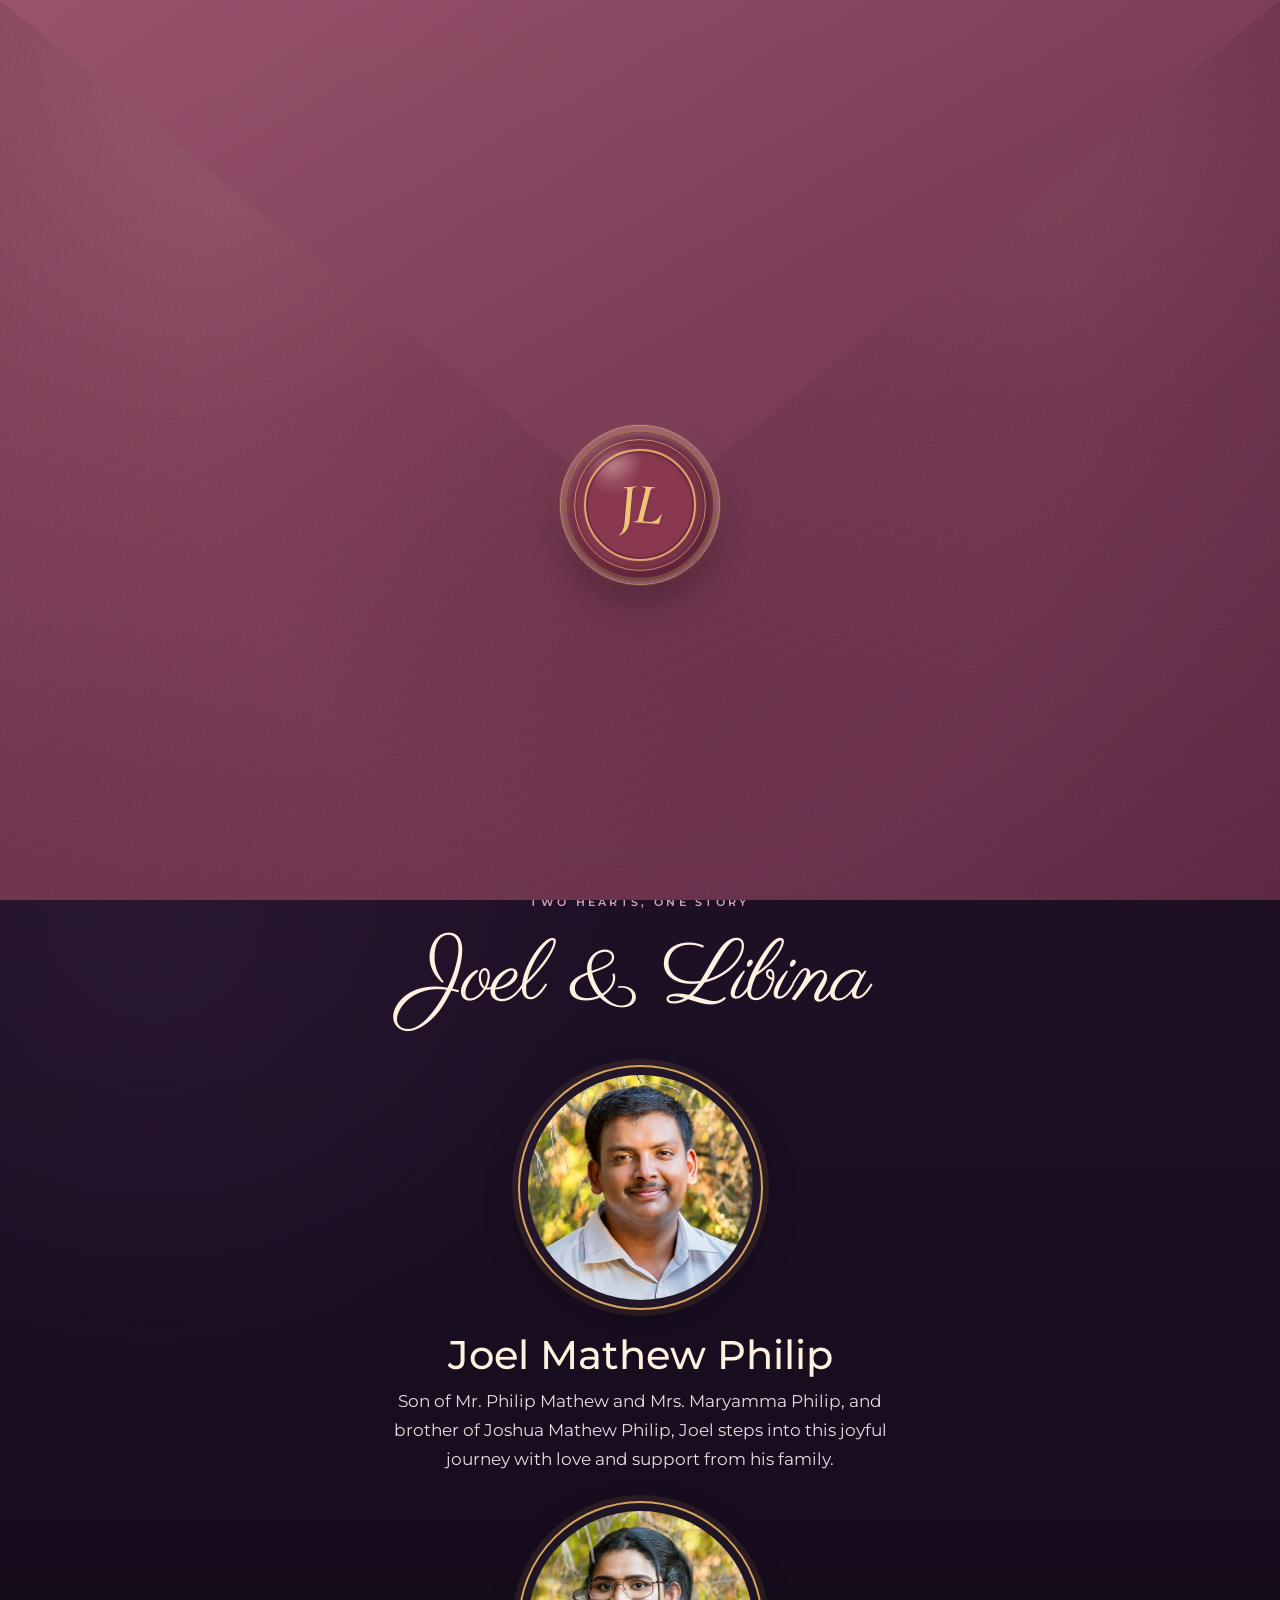
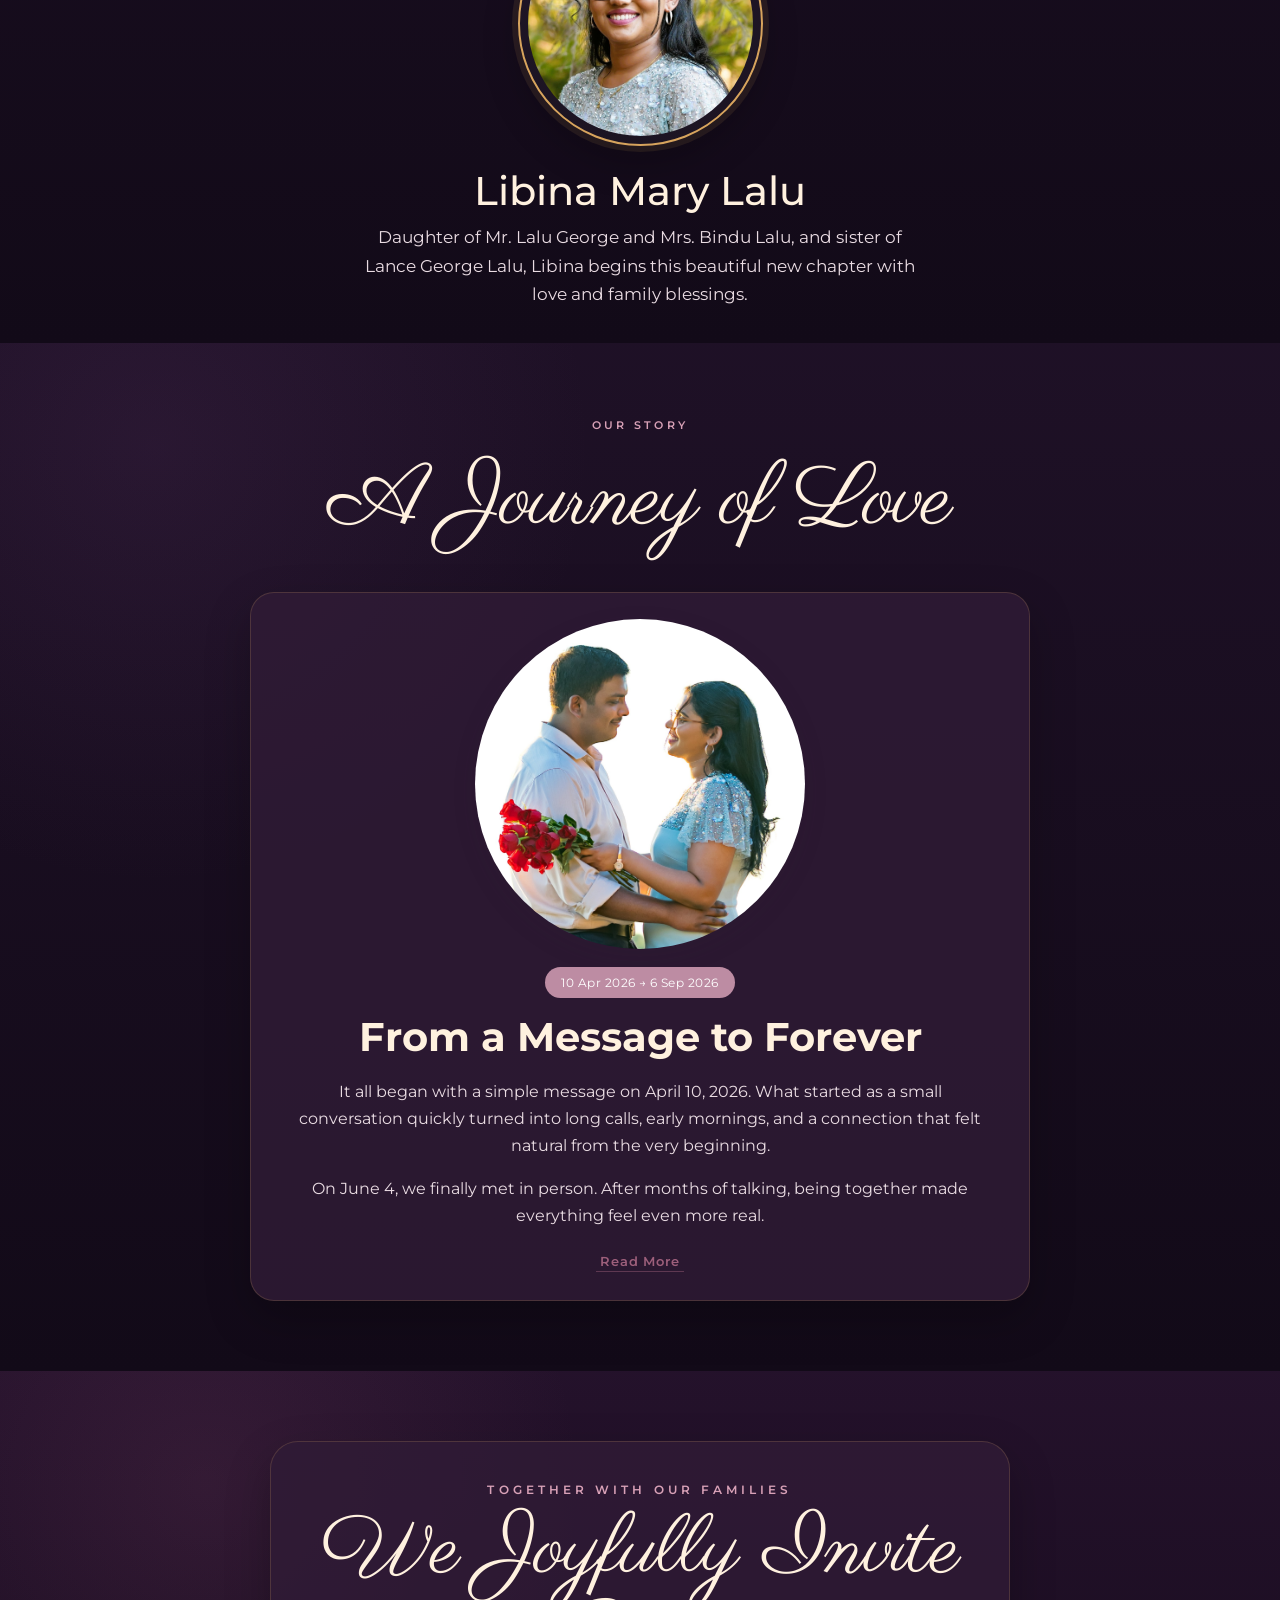
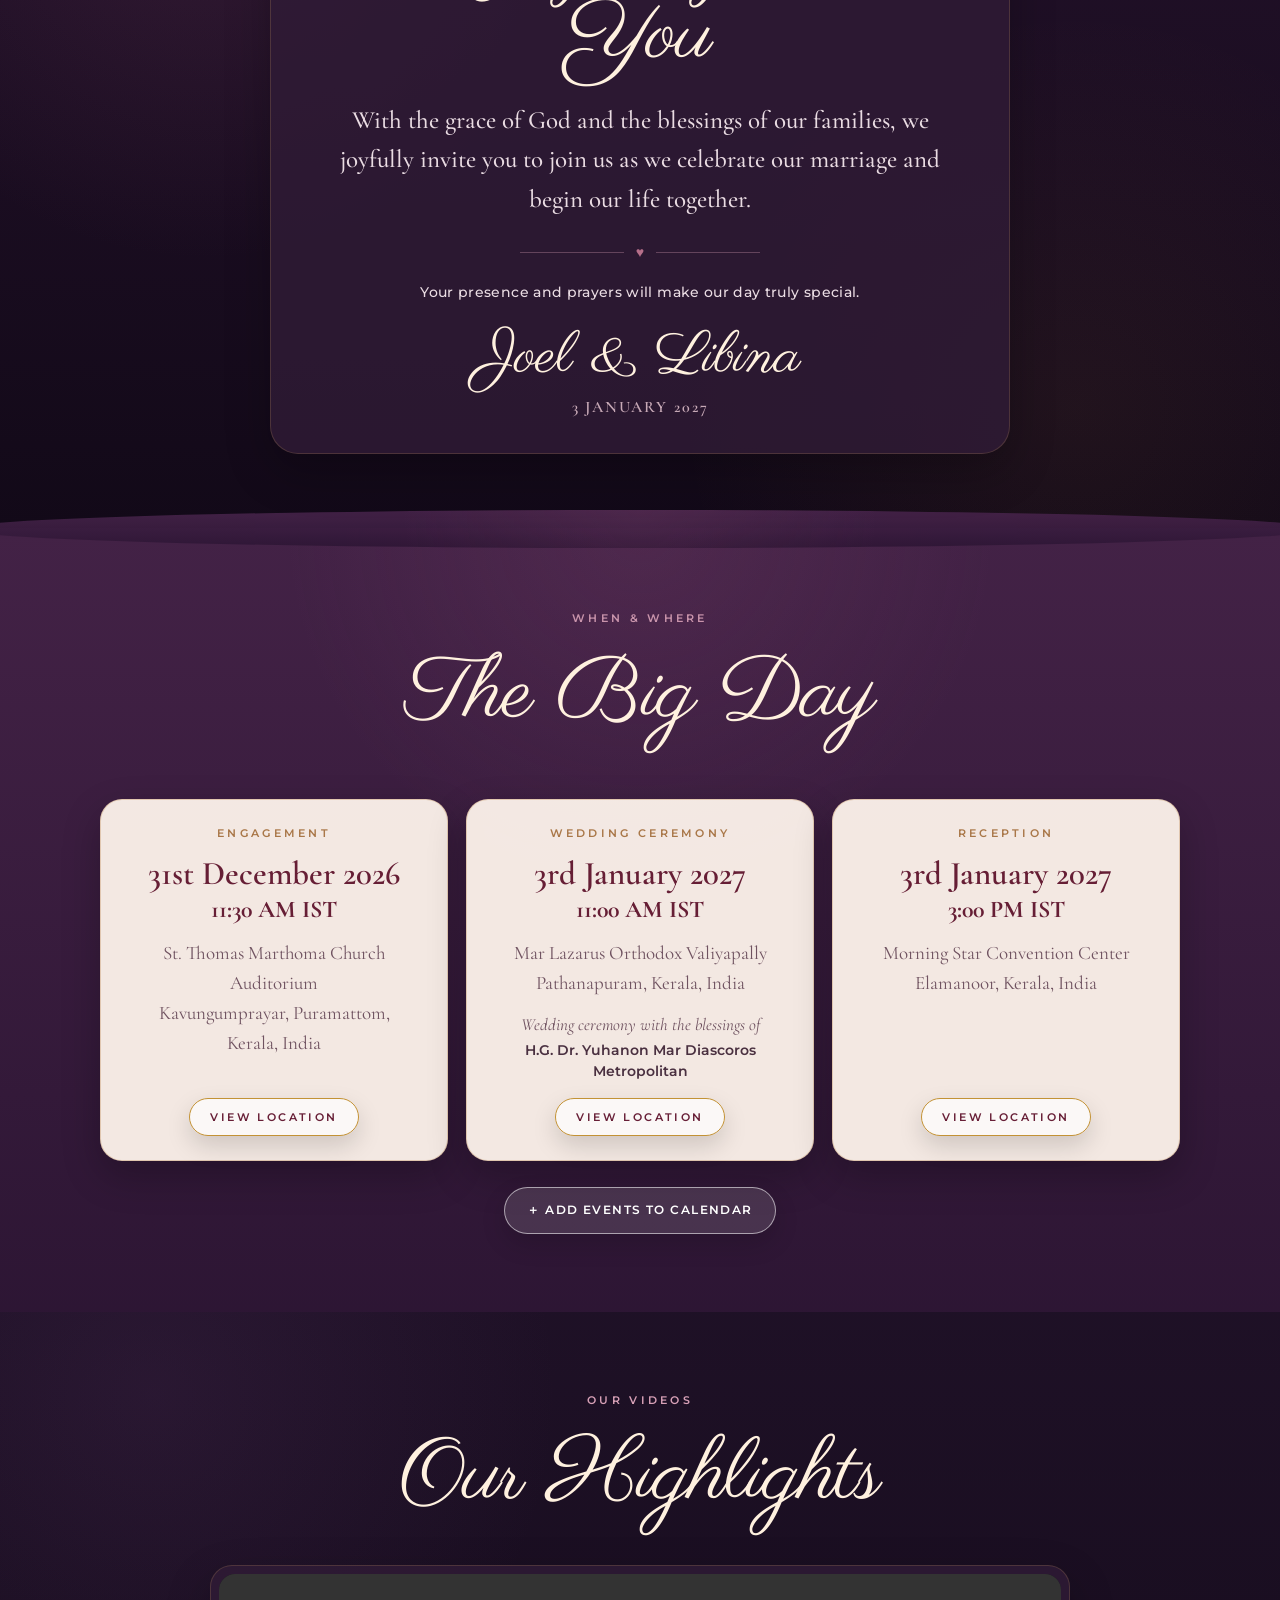
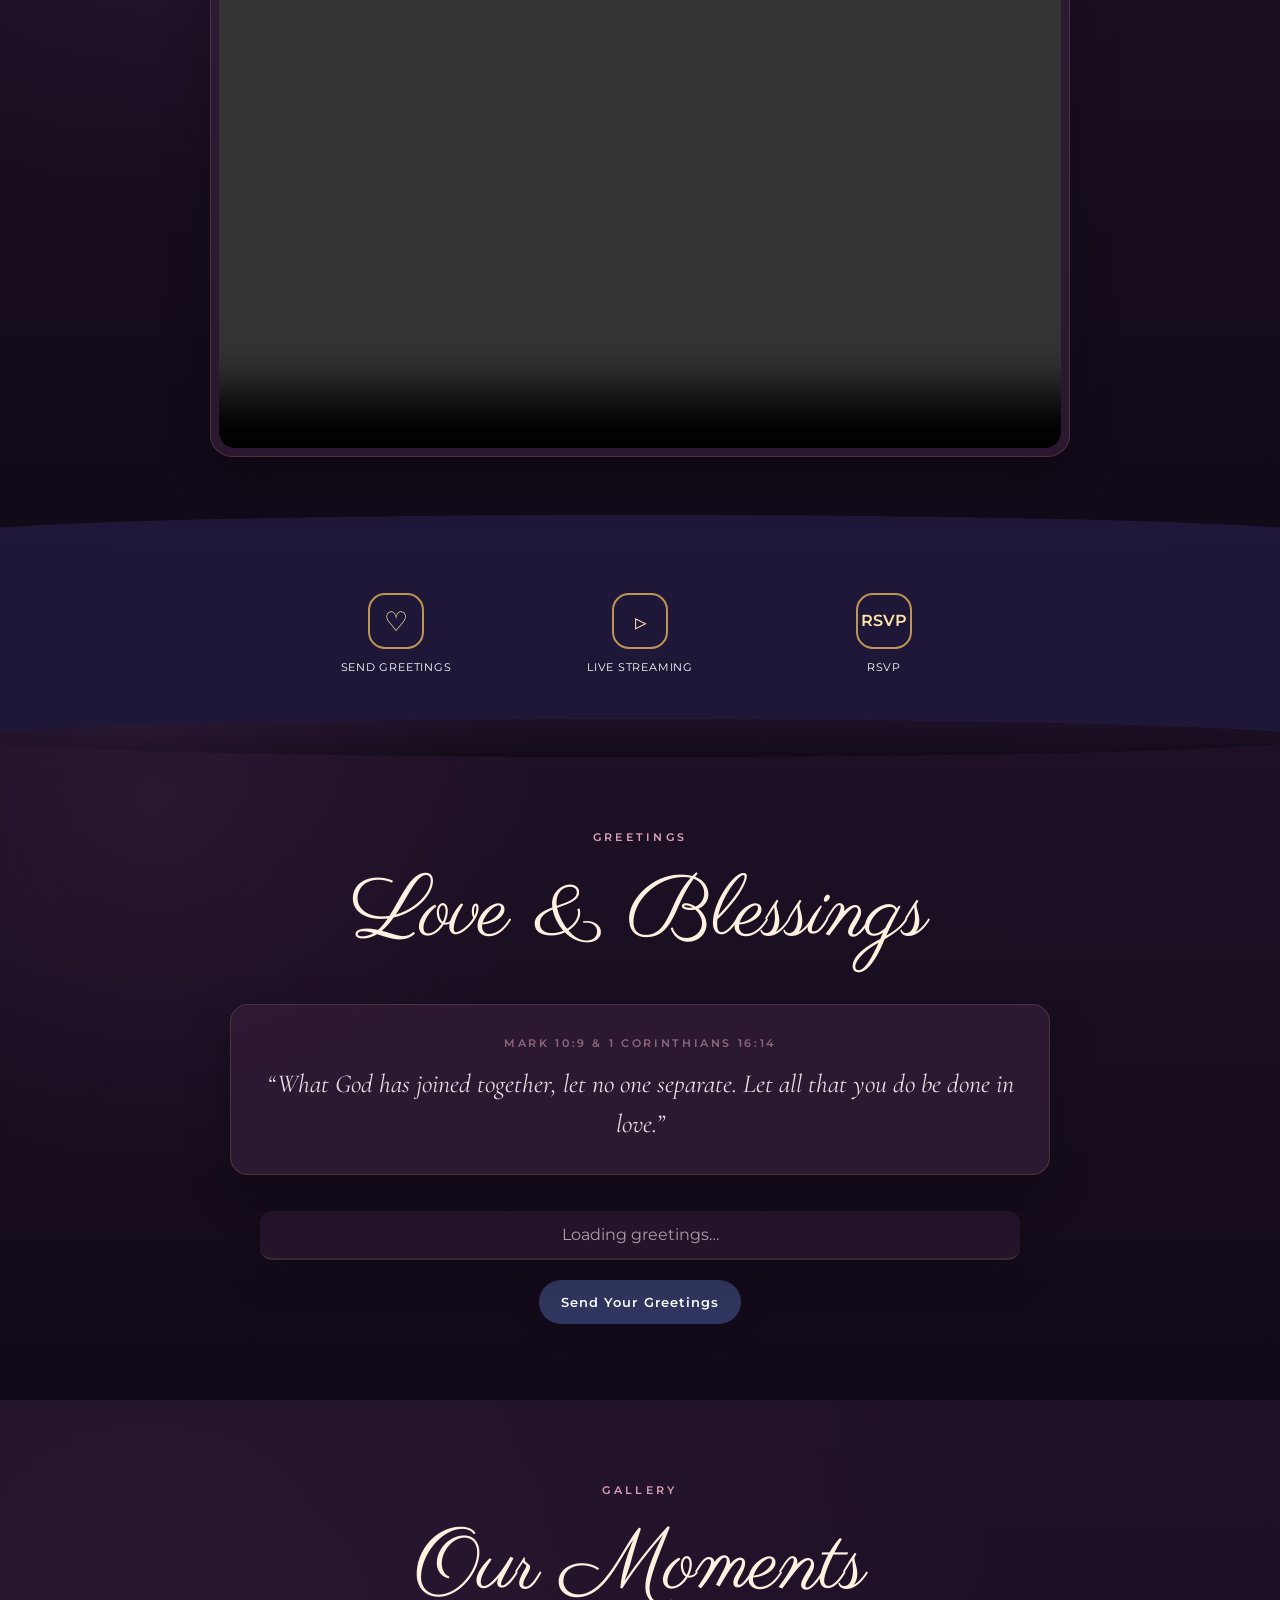
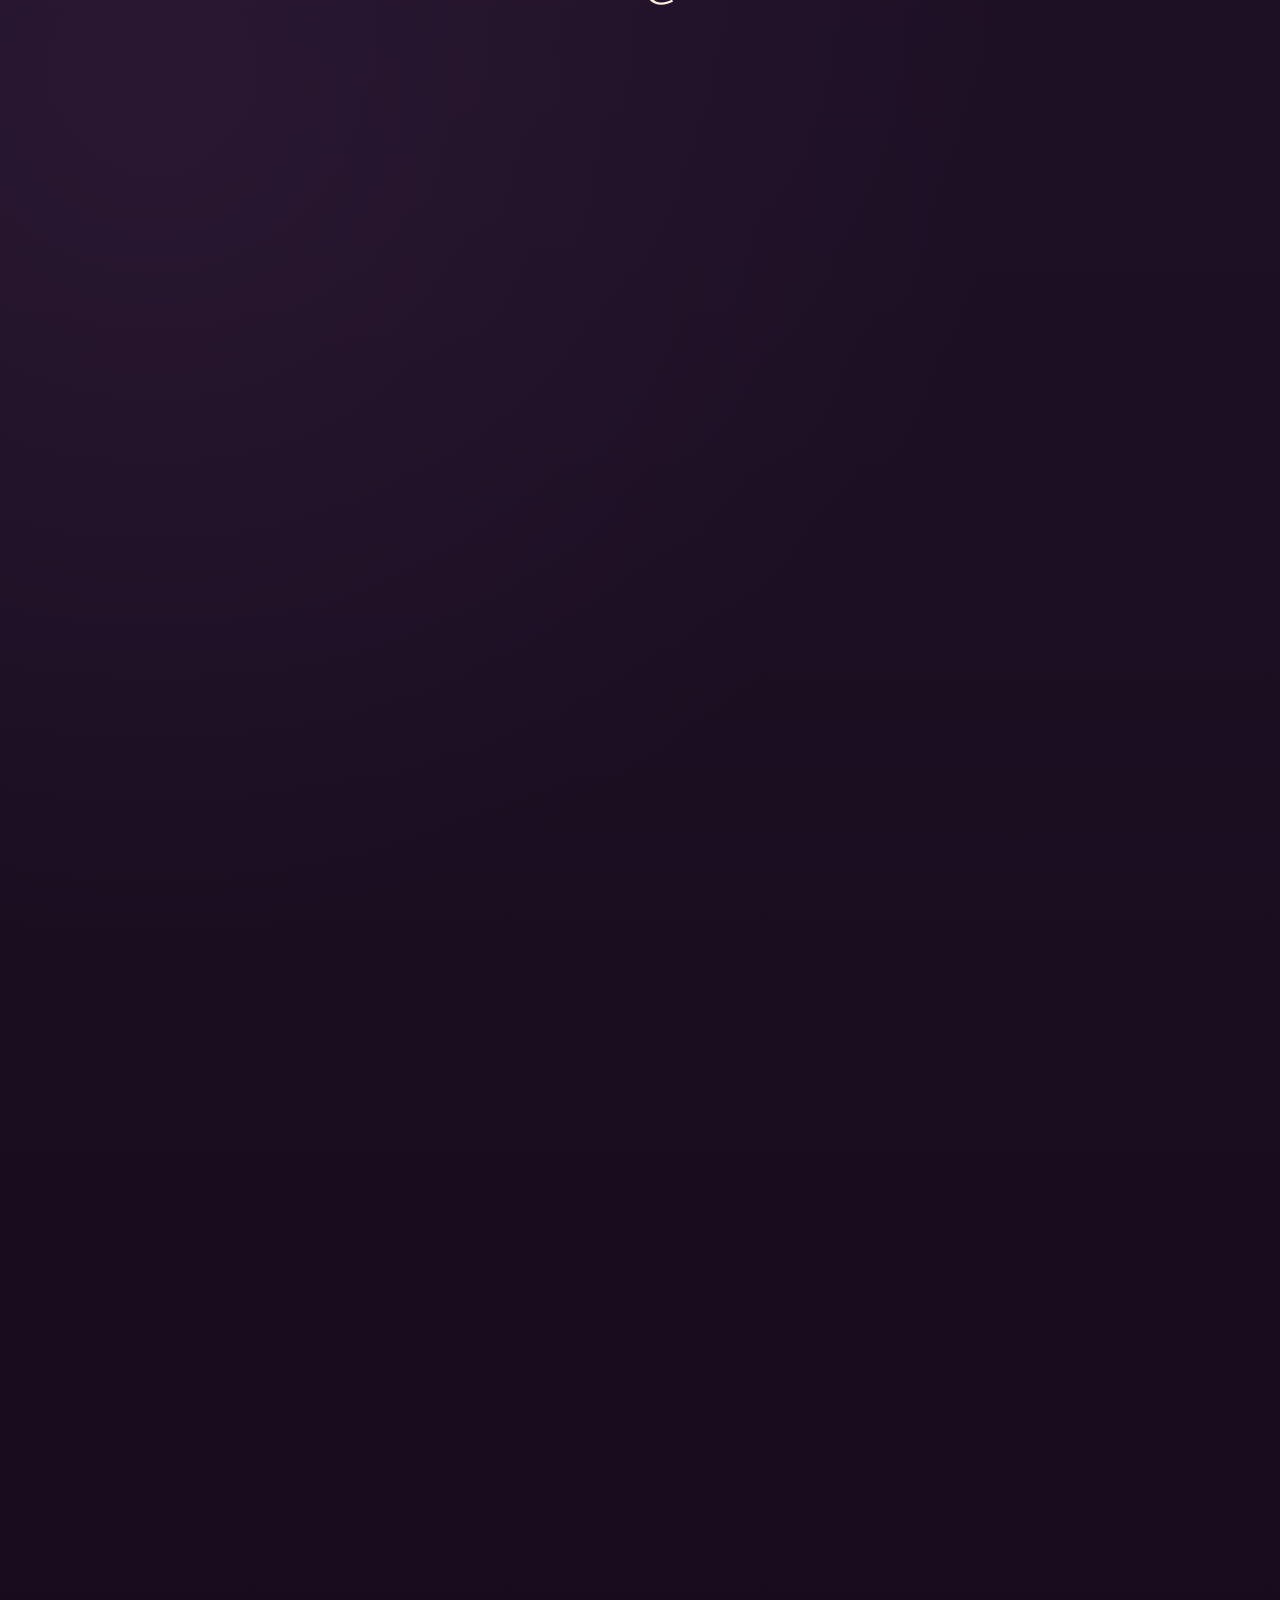
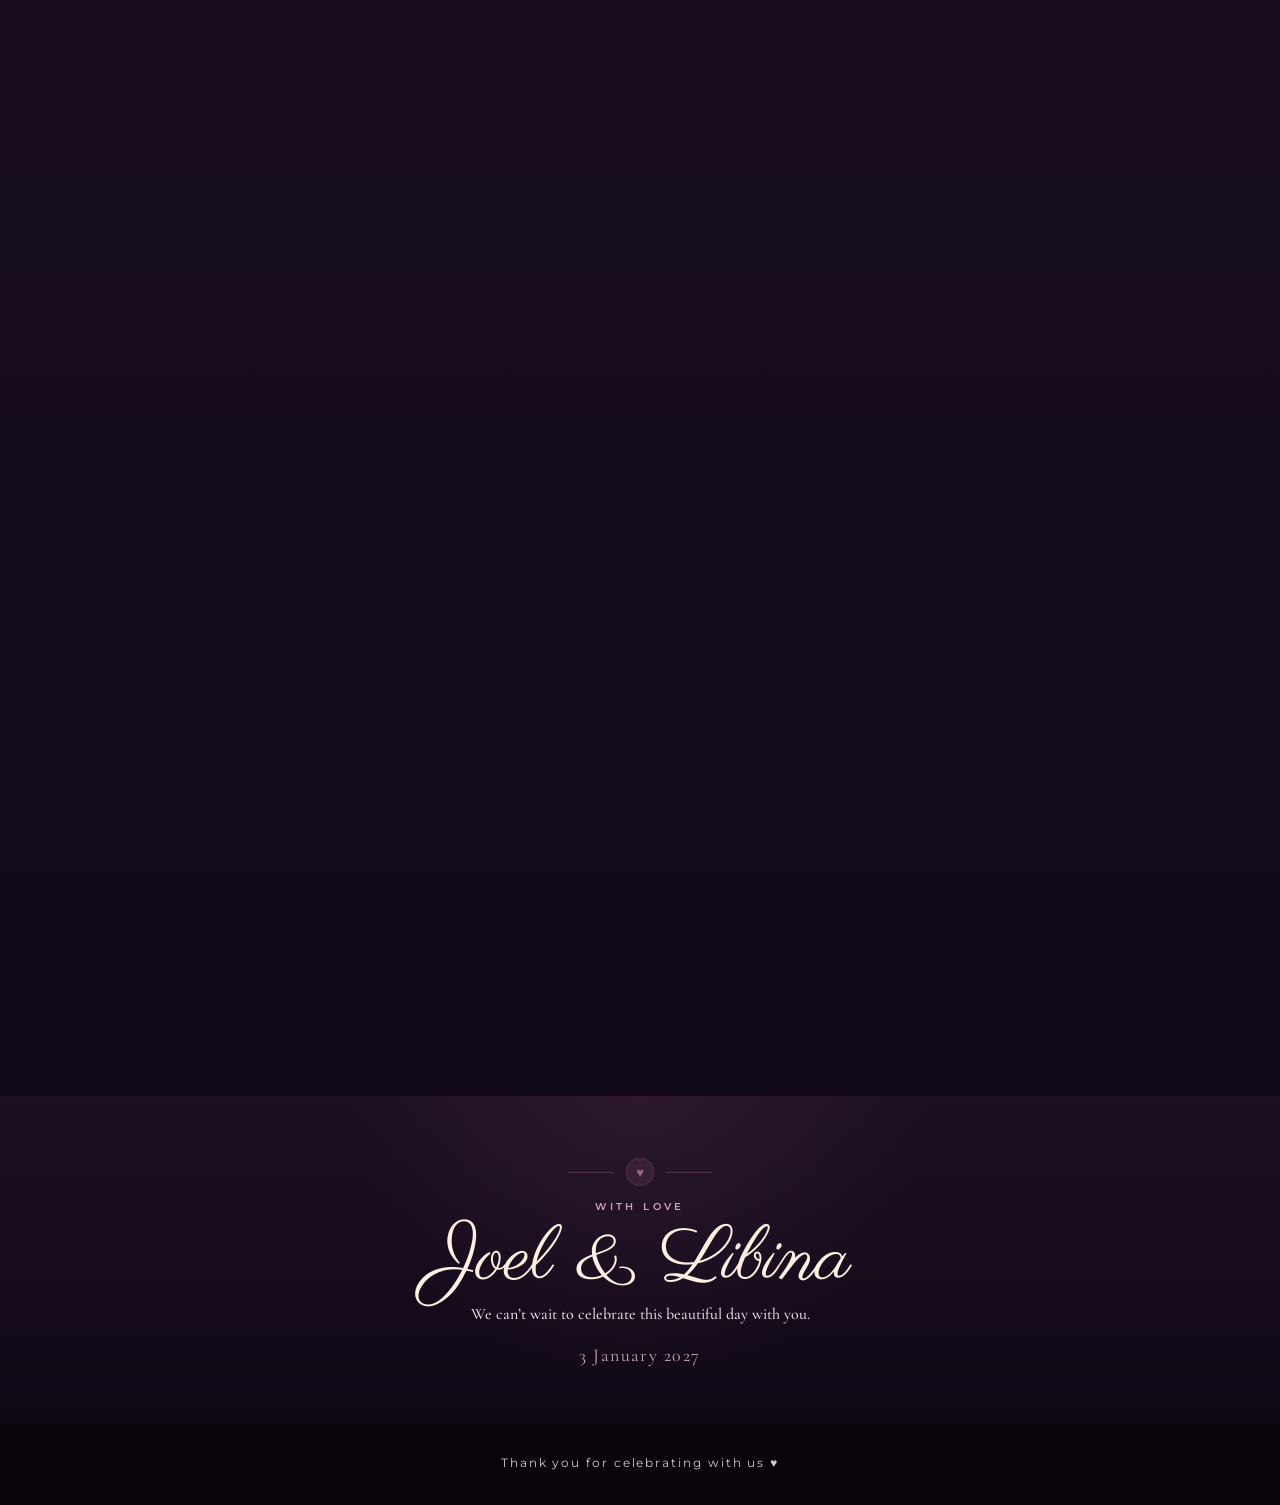
==== index.html @ f7f6a8e0 "Update index.html" ====
<!DOCTYPE html>
<html lang="en">
<head>
  <meta charset="UTF-8" />
  <meta name="viewport" content="width=device-width, initial-scale=1.0" />
  <meta name="theme-color" content="#160d1d" />
  <title>Joel & Libina | Wedding Invitation</title>
  <link rel="preconnect" href="https://fonts.googleapis.com">
  <link rel="preconnect" href="https://fonts.gstatic.com" crossorigin>
  <link href="https://fonts.googleapis.com/css2?family=Cormorant+Garamond:ital,wght@0,500;0,600;0,700;1,500;1,600&family=Montserrat:wght@300;400;500;600&family=Parisienne&display=swap" rel="stylesheet">
  <link rel="preload" href="assets/images/hero-1.jpg" as="image" fetchpriority="high">
  <script>
    (function () {
      const root = document.documentElement;
      const themeMeta = document.querySelector('meta[name="theme-color"]');
      let openingSeen = false;

      // Dark mode is the default for first-time visitors.
      root.classList.add("dark-theme");

      try {
        const savedTheme = localStorage.getItem("joel-libina-theme");

        // Respect a visitor who previously chose light mode.
        if (savedTheme === "light") {
          root.classList.remove("dark-theme");
          themeMeta?.setAttribute("content", "#eee2dd");
        } else {
          themeMeta?.setAttribute("content", "#160d1d");
        }

        openingSeen = sessionStorage.getItem("joel-libina-opening-seen") === "1";
      } catch (error) {
        // If storage is unavailable, keep the new dark-mode default.
        themeMeta?.setAttribute("content", "#160d1d");
      }

      root.classList.add(openingSeen ? "opening-seen" : "opening-pending");
    })();
  </script>
  <link rel="stylesheet" href="style.css" />
</head>
<body class="invitation-page">
  <audio id="weddingAudio" src="assets/music/wedding-music.mp3" preload="metadata" loop></audio>


  <div class="opening-screen" id="openingScreen" role="dialog" aria-modal="true" aria-label="Joel and Libina wedding invitation">
    <div class="opening-envelope-page">
      <div class="opening-reference-art" aria-hidden="true"></div>

      <button
        class="wax-seal"
        id="openingReveal"
        type="button"
        aria-label="Open Joel and Libina's wedding invitation"
      >
        <span class="seal-halo" aria-hidden="true"></span>
        <span class="seal-ring" aria-hidden="true">
          <span class="seal-monogram">
            <b class="seal-j">J</b><i class="seal-l">L</i>
          </span>
        </span>
      </button>

      <div class="opening-flap" id="openingFlap" aria-hidden="true">
        <div class="opening-flap-face opening-flap-front"></div>
        <div class="opening-flap-face opening-flap-back"></div>
      </div>

      <div class="opening-inner-paper" aria-hidden="true"></div>
    </div>
  </div>

  <div class="curtain-transition" id="curtainTransition" aria-hidden="true">
    <div class="curtain-panel curtain-panel-left" aria-hidden="true"></div>
    <div class="curtain-panel curtain-panel-right" aria-hidden="true"></div>
  </div>

  <div class="petal-layer" aria-hidden="true">
    <span class="petal" style="--left:2%;--delay:-1s;--duration:15s;--size:8px;--drift:26px;--rotate:190deg"></span>
    <span class="petal" style="--left:8%;--delay:-8s;--duration:17s;--size:11px;--drift:-18px;--rotate:240deg"></span>
    <span class="petal" style="--left:16%;--delay:-4s;--duration:14s;--size:7px;--drift:34px;--rotate:150deg"></span>
    <span class="petal" style="--left:27%;--delay:-11s;--duration:18s;--size:9px;--drift:-28px;--rotate:280deg"></span>
    <span class="petal" style="--left:73%;--delay:-6s;--duration:16s;--size:8px;--drift:24px;--rotate:220deg"></span>
    <span class="petal" style="--left:82%;--delay:-2s;--duration:19s;--size:11px;--drift:-26px;--rotate:310deg"></span>
    <span class="petal" style="--left:91%;--delay:-9s;--duration:15.5s;--size:7px;--drift:28px;--rotate:170deg"></span>
    <span class="petal" style="--left:97%;--delay:-5s;--duration:17.5s;--size:10px;--drift:-22px;--rotate:260deg"></span>
  </div>

  <div class="lantern-layer" aria-hidden="true">
    <span class="lantern lantern-one"><i></i></span>
    <span class="lantern lantern-two"><i></i></span>
    <span class="lantern lantern-three"><i></i></span>
    <span class="lantern lantern-four"><i></i></span>
    <span class="lantern lantern-five"><i></i></span>
    <span class="lantern lantern-six"><i></i></span>
    <span class="lantern lantern-seven"><i></i></span>
  </div>

  <header class="hero" id="home">
    <div class="hero-slides" aria-hidden="true">
      <div class="hero-slide active" data-src="assets/images/hero-1.jpg" style="background-image: url('assets/images/hero-1.jpg');"></div>
      <div class="hero-slide" data-src="assets/images/hero-2.jpg"></div>
      <div class="hero-slide" data-src="assets/images/hero-3.jpg"></div>
    </div>
    <div class="hero-overlay"></div>


    <div class="hero-content">
      <p class="hero-kicker">WE'RE GETTING MARRIED</p>
      <h1>Joel <span>&</span> Libina</h1>

      <div class="countdown" aria-label="Wedding countdown">
        <div class="count-item"><strong id="days">0</strong><span>DAYS</span></div>
        <div class="count-item"><strong id="hours">0</strong><span>HOURS</span></div>
        <div class="count-item"><strong id="minutes">0</strong><span>MINUTES</span></div>
        <div class="count-item"><strong id="seconds">0</strong><span>SECONDS</span></div>
      </div>
    </div>

    <div class="hero-bottom-controls" aria-label="Hero photo controls">
      <button class="hero-arrow" type="button" id="heroPrev" aria-label="Previous photo">‹</button>
      <a class="scroll-indicator" href="#couple" aria-label="Scroll to couple section">⌄</a>
      <button class="hero-arrow" type="button" id="heroNext" aria-label="Next photo">›</button>
    </div>
  </header>

  <main>
    <section class="couple-section" id="couple">
      <div class="section-heading">
        <p class="eyebrow rose">TWO HEARTS, ONE STORY</p>
        <h2>Joel &amp; Libina</h2>
      </div>

      <article class="bio-card">
        <div class="portrait-ring">
          <img src="assets/images/joel.jpg" alt="Joel Mathew Philip" />
        </div>
        <h3>Joel Mathew Philip</h3>
        <p>
          Son of Mr. Philip Mathew and Mrs. Maryamma Philip, and brother of Joshua Mathew Philip,
          Joel steps into this joyful journey with love and support from his family.
        </p>
      </article>

      <article class="bio-card">
        <div class="portrait-ring">
          <img src="assets/images/libina.jpg" alt="Libina Mary Lalu" />
        </div>
        <h3>Libina Mary Lalu</h3>
        <p>
          Daughter of Mr. Lalu George and Mrs. Bindu Lalu, and sister of Lance George Lalu,
          Libina begins this beautiful new chapter with love and family blessings.
        </p>
      </article>
    </section>

    <section class="story-section" id="story">
      <div class="section-heading compact-heading">
        <p class="eyebrow rose">OUR STORY</p>
        <h2>A Journey of Love</h2>
      </div>

      <article class="story-card">
        <div class="story-photo-wrap">
          <img src="assets/images/couple.jpg" alt="Joel and Libina together" class="story-photo" />
        </div>
        <span class="story-date">10 Apr 2026 → 6 Sep 2026</span>
        <h3>From a Message to Forever</h3>
        <p>
          It all began with a simple message on April 10, 2026. What started as a small conversation
          quickly turned into long calls, early mornings, and a connection that felt natural from the very beginning.
        </p>
        <p>
          On June 4, we finally met in person. After months of talking, being together made everything feel even more real.
        </p>

        <div class="story-more" id="storyMore" hidden>
          <p>
            That evening, we talked, laughed, and realized how easy it felt to simply be ourselves around each other.
          </p>
          <p>
            Long distance brought plenty of miles and time apart, but every visit gave us another memory and another reason
            to look forward to the next one. Then on September 6, 2026, came the moment that changed everything — the proposal.
            She said yes, and the next chapter of our story began.
          </p>
        </div>

        <button class="story-read-more" type="button" id="storyReadMore" aria-expanded="false" aria-controls="storyMore">Read More</button>
      </article>
    </section>

    <section class="invitation-message-section" id="invitation-message" aria-labelledby="invitation-message-title">
      <div class="invitation-message-inner">
        <p class="eyebrow rose invitation-message-kicker">TOGETHER WITH OUR FAMILIES</p>
        <h2 id="invitation-message-title">We Joyfully Invite You</h2>
        <p class="invitation-message-copy">
          With the grace of God and the blessings of our families, we joyfully invite you to join us
          as we celebrate our marriage and begin our life together.
        </p>
        <div class="invitation-message-divider" aria-hidden="true"><span></span><b>♥</b><span></span></div>
        <p class="invitation-message-special">Your presence and prayers will make our day truly special.</p>
        <p class="invitation-message-names">Joel &amp; Libina</p>
        <p class="invitation-message-date">3 January 2027</p>
      </div>
    </section>

    <section class="big-day-section" id="big-day">
      <div class="section-heading light-heading">
        <p class="eyebrow">WHEN & WHERE</p>
        <h2>The Big Day</h2>
      </div>

      <div class="event-grid">
        <article class="event-card-main">
          <p class="event-type">ENGAGEMENT</p>
          <h3>31st December 2026</h3>
          <p class="event-time">11:30 AM IST</p>
          <p class="event-location">
            St. Thomas Marthoma Church Auditorium<br>
            Kavungumprayar, Puramattom,<br>
            Kerala, India
          </p>
          <a class="location-button" href="https://www.google.com/maps/place/St.+Thomas+Marthoma+Church,+Kavungumprayar/@9.3947287,76.6546238,17z/data=!3m1!4b1!4m6!3m5!1s0x3b063b43f0538349:0x31ac1e2afd8a3daf!8m2!3d9.3947287!4d76.6572041!16s%2Fg%2F1yg6d446z?entry=ttu&amp;g_ep=EgoyMDI2MDgwNS4xIKXMDSoASAFQAw%3D%3D" target="_blank" rel="noopener noreferrer">VIEW LOCATION</a>
        </article>

        <article class="event-card-main">
          <p class="event-type">WEDDING CEREMONY</p>
          <h3>3rd January 2027</h3>
          <p class="event-time">11:00 AM IST</p>
          <p class="event-location">
            Mar Lazarus Orthodox Valiyapally<br>
            Pathanapuram, Kerala, India
          </p>
          <p class="wedding-blessing">
            <em>Wedding ceremony with the blessings of</em><br>
            <strong>H.G. Dr. Yuhanon Mar Diascoros Metropolitan</strong>
          </p>
          <a class="location-button" href="https://www.google.com/maps/place/Mar+Lazarus+Orthodox+Valiyapally/@9.0977894,76.8513028,17z/data=!3m1!4b1!4m6!3m5!1s0x3b0672e94f188b1f:0x8c8735cf6f14fd15!8m2!3d9.0977894!4d76.8538777!16s%2Fg%2F1tdkf1wg?entry=ttu&amp;g_ep=EgoyMDI2MDYxMC4wIKXMDSoASAFQAw%3D%3D" target="_blank" rel="noopener noreferrer">VIEW LOCATION</a>
        </article>

        <article class="event-card-main">
          <p class="event-type">RECEPTION</p>
          <h3>3rd January 2027</h3>
          <p class="event-time">3:00 PM IST</p>
          <p class="event-location">
            Morning Star Convention Center<br>
            Elamanoor, Kerala, India
          </p>
          <a class="location-button" href="https://www.google.com/maps/place/Morning+Star+Convention+Center,+Elamanoor/@34.2028252,-93.0388842,7z/data=!4m6!3m5!1s0x3b0612a3592bf1c3:0xaee73cf59d8015a6!8m2!3d9.1338875!4d76.8086252!16s%2Fg%2F11cnddn0tt?entry=ttu&amp;g_ep=EgoyMDI2MDYxMC4wIKXMDSoASAFQAw%3D%3D" target="_blank" rel="noopener noreferrer">VIEW LOCATION</a>
        </article>
      </div>

      <button class="calendar-button" type="button" id="addCalendar">＋ ADD EVENTS TO CALENDAR</button>
    </section>

    <section class="highlights-section" id="highlights">
      <div class="section-heading compact-heading">
        <p class="eyebrow rose">OUR VIDEOS</p>
        <h2>Our Highlights</h2>
      </div>

      <div class="video-card">
        <video id="highlightsVideo" class="highlight-video" controls playsinline preload="metadata">
          <source src="assets/videos/wedding-highlights.mp4" type="video/mp4">
          Your browser does not support HTML5 video.
        </video>
      </div>
    </section>

    <section class="actions-section" id="actions">
      <div class="action-grid">
        <button class="action-tile" type="button" data-action="greetings">
          <span class="action-icon">♡</span>
          <span>SEND GREETINGS</span>
        </button>
        <button class="action-tile" type="button" data-action="livestream">
          <span class="action-icon">▷</span>
          <span>LIVE STREAMING</span>
        </button>
        <button class="action-tile" type="button" data-action="rsvp">
          <span class="action-icon">RSVP</span>
          <span>RSVP</span>
        </button>
      </div>
    </section>

    <section class="blessings-section" id="blessings">
      <div class="section-heading compact-heading">
        <p class="eyebrow rose">GREETINGS</p>
        <h2>Love & Blessings</h2>
      </div>

      <blockquote class="verse-card">
        <p class="verse-ref">MARK 10:9 &amp; 1 CORINTHIANS 16:14</p>
        <p>“What God has joined together, let no one separate. Let all that you do be done in love.”</p>
      </blockquote>

      <div class="guest-messages" id="guestMessages" aria-live="polite">
        <p class="empty-greetings">Loading greetings…</p>
      </div>
      <button class="secondary-button" type="button" id="openGreetings">Send Your Greetings</button>
    </section>

    <section class="gallery-section" id="gallery">
      <div class="section-heading compact-heading">
        <p class="eyebrow rose">GALLERY</p>
        <h2>Our Moments</h2>
      </div>

      <div class="gallery-grid">
        <figure class="gallery-item"><img src="assets/images/gallery-1.jpg" alt="Gallery photo 1"><span>Photo 1</span></figure>
        <figure class="gallery-item"><img src="assets/images/gallery-2.jpg" alt="Gallery photo 2"><span>Photo 2</span></figure>
        <figure class="gallery-item"><img src="assets/images/gallery-3.jpg" alt="Gallery photo 3"><span>Photo 3</span></figure>
        <figure class="gallery-item"><img src="assets/images/gallery-4.jpg" alt="Gallery photo 4"><span>Photo 4</span></figure>
        <figure class="gallery-item"><img src="assets/images/gallery-5.jpg" alt="Gallery photo 5"><span>Photo 5</span></figure>
        <figure class="gallery-item"><img src="assets/images/gallery-6.jpg" alt="Gallery photo 6"><span>Photo 6</span></figure>
        <figure class="gallery-item"><img src="assets/images/gallery-7.jpg" alt="Gallery photo 7"><span>Photo 7</span></figure>
        <figure class="gallery-item"><img src="assets/images/gallery-8.jpg" alt="Gallery photo 8"><span>Photo 8</span></figure>
      </div>
    </section>
  </main>

  <section class="closing-section" aria-label="Closing message">
    <div class="closing-divider" aria-hidden="true"><span></span><b>♥</b><span></span></div>
    <p class="closing-kicker">WITH LOVE</p>
    <p class="closing-names">Joel & Libina</p>
    <p class="closing-wait">We can’t wait to celebrate this beautiful day with you.</p>
    <p class="closing-date">3 January 2027</p>
  </section>

  <footer class="wedding-footer">
    <p>Thank you for celebrating with us ♥</p>
  </footer>

  <div class="modal" id="greetingsModal" aria-hidden="true">
    <div class="modal-backdrop" data-close-modal></div>
    <div class="modal-card" role="dialog" aria-modal="true" aria-labelledby="greetingTitle">
      <button class="modal-close" type="button" data-close-modal aria-label="Close">×</button>
      <p class="eyebrow rose">LOVE & BLESSINGS</p>
      <h2 id="greetingTitle">Send a Greeting</h2>
      <form id="greetingForm">
        <label>
          Your name
          <input type="text" id="guestName" maxlength="60" required placeholder="Your name">
        </label>
        <label>
          Your message
          <textarea id="guestMessage" maxlength="500" rows="5" required placeholder="Write your blessing or message"></textarea>
        </label>
        <button class="secondary-button full-width" type="submit" id="greetingSubmit">Post Greeting</button>
      </form>
    </div>
  </div>

  <div class="modal" id="rsvpModal" aria-hidden="true">
    <div class="modal-backdrop" data-close-rsvp></div>
    <div class="modal-card" role="dialog" aria-modal="true" aria-labelledby="rsvpTitle">
      <button class="modal-close" type="button" data-close-rsvp aria-label="Close">×</button>
      <div id="rsvpFormView">
        <p class="eyebrow rose">3 JANUARY 2027</p>
        <h2 id="rsvpTitle">RSVP</h2>
        <form id="rsvpForm">
          <label>
            Your name
            <input type="text" id="rsvpName" maxlength="80" required placeholder="Your name">
          </label>
          <label>
            Will you be attending?
            <select id="rsvpAttendance" required>
              <option value="">Select an option</option>
              <option value="yes">Yes, I’ll be there</option>
              <option value="no">Sorry, I can’t make it</option>
            </select>
          </label>
          <label>
            Number attending
            <input type="number" id="rsvpGuestCount" min="0" max="10" value="1" required>
          </label>
          <label>
            Message or note <span class="optional-text">(optional)</span>
            <textarea id="rsvpMessage" maxlength="500" rows="4" placeholder="Anything you'd like us to know"></textarea>
          </label>
          <button class="secondary-button full-width" type="submit" id="rsvpSubmit">Submit RSVP</button>
        </form>
      </div>

      <div class="rsvp-success" id="rsvpSuccess" hidden>
        <div class="rsvp-success-heart" aria-hidden="true">♥</div>
        <p class="eyebrow rose">RSVP RECEIVED</p>
        <h2>Thank You!</h2>
        <p id="rsvpSuccessMessage">Your RSVP has been received.</p>
        <button class="secondary-button full-width" type="button" id="rsvpDone">Done</button>
      </div>
    </div>
  </div>

  <div class="modal gallery-lightbox" id="galleryLightbox" aria-hidden="true">
    <div class="modal-backdrop" data-close-gallery></div>
    <div class="lightbox-content" role="dialog" aria-modal="true" aria-label="Gallery photo viewer">
      <button class="lightbox-close" type="button" data-close-gallery aria-label="Close gallery">×</button>
      <button class="lightbox-arrow lightbox-prev" type="button" id="galleryPrev" aria-label="Previous photo">‹</button>
      <img id="lightboxImage" src="" alt="Wedding gallery photo">
      <button class="lightbox-arrow lightbox-next" type="button" id="galleryNext" aria-label="Next photo">›</button>
      <p class="lightbox-counter" id="lightboxCounter"></p>
    </div>
  </div>

  <div class="floating-controls" aria-label="Invitation controls">
    <button
      id="themeToggle"
      class="floating-theme"
      type="button"
      aria-label="Switch to dark mode"
      aria-pressed="false"
      title="Dark mode"
    ><span class="theme-icon" aria-hidden="true">☾</span></button>

    <button
      id="musicToggle"
      class="floating-music"
      type="button"
      aria-label="Play wedding music"
      title="Wedding music"
    >♪</button>
  </div>

  <div class="toast" id="toast" role="status" aria-live="polite"></div>

  <script>
    (function () {
      const root = document.documentElement;
      const openingScreen = document.getElementById("openingScreen");
      const openingReveal = document.getElementById("openingReveal");
      const curtainTransition = document.getElementById("curtainTransition");
      const themeToggle = document.getElementById("themeToggle");
      const themeIcon = themeToggle?.querySelector(".theme-icon");
      const themeMeta = document.querySelector('meta[name="theme-color"]');
      let openingTimer = null;

      const applyThemeButtonState = () => {
        const isDark = root.classList.contains("dark-theme");
        if (themeIcon) themeIcon.textContent = isDark ? "☀" : "☾";
        if (themeToggle) {
          themeToggle.setAttribute("aria-pressed", String(isDark));
          themeToggle.setAttribute("aria-label", isDark ? "Switch to light mode" : "Switch to dark mode");
          themeToggle.title = isDark ? "Light mode" : "Dark mode";
        }
        if (themeMeta) themeMeta.setAttribute("content", isDark ? "#160d1d" : "#eee2dd");
      };

      applyThemeButtonState();

      themeToggle?.addEventListener("click", () => {
        root.classList.add("theme-transitioning");
        const isDark = root.classList.toggle("dark-theme");
        try {
          localStorage.setItem("joel-libina-theme", isDark ? "dark" : "light");
        } catch (error) {
          // Ignore storage errors; the current page still switches theme.
        }
        applyThemeButtonState();
        window.setTimeout(() => root.classList.remove("theme-transitioning"), 760);
      });

      const finishOpening = () => {
        if (!openingScreen || openingScreen.classList.contains("is-opening")) return;

        openingReveal?.setAttribute("disabled", "");
        openingScreen.classList.add("is-opening");

        try {
          sessionStorage.setItem("joel-libina-opening-seen", "1");
        } catch (error) {
          // Ignore storage errors.
        }

        window.clearTimeout(openingTimer);

        // Begin crossfading the closed curtains in while the flap is
        // finishing its lift, so there is never a blank burgundy pause.
        window.setTimeout(() => {
          curtainTransition?.classList.add("show");
        }, 430);

        // Remove the envelope only once the closed curtains are already
        // covering the hero underneath.
        window.setTimeout(() => {
          openingScreen.hidden = true;
          root.classList.remove("opening-pending");
          root.classList.add("opening-seen");
        }, 680);

        // Give the closed curtains a short intentional hold before opening.
        window.setTimeout(() => {
          curtainTransition?.classList.add("open");
        }, 830);

        // Let the roughly one-second curtain sweep finish before fading away.
        openingTimer = window.setTimeout(() => {
          curtainTransition?.classList.add("done");
        }, 2010);

        window.setTimeout(() => {
          curtainTransition?.classList.remove("show", "open");
        }, 2340);
      };

      openingReveal?.addEventListener("click", finishOpening);

      openingScreen?.addEventListener("keydown", (event) => {
        if ((event.key === "Enter" || event.key === " ") && event.target !== openingReveal) {
          event.preventDefault();
          finishOpening();
        }
      });

      if (root.classList.contains("opening-seen") && openingScreen) {
        openingScreen.hidden = true;
        root.classList.remove("opening-pending");
      } else {
        window.setTimeout(() => openingReveal?.focus({ preventScroll: true }), 350);
      }
    })();
  </script>

  <script type="module" src="script.js"></script>
</body>
</html>
---- style.css ----
:root {
  --ink: #17131d;
  --cream: #f3e8e2;
  --cream-2: #ead9d2;
  --plum: #2a1235;
  --plum-2: #170f25;
  --rose: #b97586;
  --gold: #b69165;
  --white: #fffaf5;
}

* { box-sizing: border-box; }
html { scroll-behavior: smooth; }
body { margin: 0; font-family: 'Montserrat', sans-serif; color: var(--ink); }
img { display: block; width: 100%; }
a { color: inherit; }

/* ---------- Landing page ---------- */
.landing-page {
  min-height: 100vh;
  background:
    radial-gradient(circle at 18% 12%, rgba(213, 165, 184, .28), transparent 30%),
    radial-gradient(circle at 82% 82%, rgba(184, 170, 214, .20), transparent 28%),
    linear-gradient(160deg, #fbf5f1 0%, #f6ece8 48%, #efe3e7 100%);
  color: #241d38;
  overflow-x: hidden;
}

.landing-shell {
  min-height: 100vh;
  display: grid;
  place-items: start center;
  padding: 0 16px 12px;
  position: relative;
}

.landing-shell::before,
.landing-shell::after {
  content: '';
  position: fixed;
  inset: auto;
  width: 260px;
  height: 260px;
  border-radius: 50%;
  filter: blur(60px);
  opacity: .23;
  pointer-events: none;
}
.landing-shell::before { background: #dba8bb; top: -70px; left: -80px; }
.landing-shell::after { background: #b9add8; right: -80px; bottom: -70px; }

.floating-petals { position: fixed; inset: 0; pointer-events: none; overflow: hidden; }
.floating-petals span {
  position: absolute;
  color: rgba(177, 108, 135, .62);
  font-size: 17px;
  animation: drift 9s linear infinite;
}
.floating-petals span:nth-child(1) { left: 12%; animation-delay: 0s; }
.floating-petals span:nth-child(2) { left: 35%; animation-delay: 2s; }
.floating-petals span:nth-child(3) { left: 57%; animation-delay: 4s; }
.floating-petals span:nth-child(4) { left: 73%; animation-delay: 1s; }
.floating-petals span:nth-child(5) { left: 87%; animation-delay: 5s; }
@keyframes drift { from { transform: translateY(-10vh) rotate(0); opacity: 0; } 15% { opacity: .8; } to { transform: translateY(115vh) rotate(220deg); opacity: 0; } }

.invite-card {
  width: min(100%, 520px);
  border-radius: 34px;
  position: relative;
}

.landing-card {
  padding: 22px 30px 18px;
  text-align: center;
  background:
    linear-gradient(180deg, rgba(255, 252, 249, .96), rgba(246, 232, 233, .97)),
    radial-gradient(circle at 50% 0%, rgba(210, 164, 184, .20), transparent 58%);
  border: 1px solid rgba(183, 145, 160, .28);
  box-shadow: 0 22px 60px rgba(95, 65, 80, .16), inset 0 0 80px rgba(255,255,255,.42);
  overflow: hidden;
}

.landing-card::before {
  content: '';
  position: absolute;
  inset: 14px;
  border: 1px solid rgba(162, 126, 143, .18);
  border-radius: 25px;
  pointer-events: none;
}

.save-title { margin-bottom: 14px; }
.save-row { line-height: .92; }
.save-row span {
  font-family: 'Cormorant Garamond', serif;
  font-size: clamp(48px, 12vw, 70px);
  font-weight: 700;
  letter-spacing: .04em;
}
.save-row.second { display: flex; align-items: baseline; justify-content: center; gap: 10px; }
.save-row.second em { font-family: 'Parisienne', cursive; font-size: 32px; font-style: normal; transform: rotate(-4deg); }
.title-divider { display: flex; align-items: center; justify-content: center; gap: 10px; margin-top: 16px; }
.title-divider span { width: 48px; height: 1px; background: rgba(76, 56, 91, .28); }
.title-divider b { color: #bb6f8d; font-size: 14px; }

.portrait-pair { display: flex; justify-content: center; align-items: center; gap: 18px; margin: 4px 0 10px; }
.mini-portrait { width: 112px; height: 112px; margin: 0; padding: 6px; border-radius: 50%; border: 1px solid rgba(130, 101, 116, .24); background: rgba(255,255,255,.62); }
.mini-portrait img { height: 100%; object-fit: cover; border-radius: 50%; }
.amp-small { font-family: 'Parisienne', cursive; font-size: 50px; color: #b86f8b; }

.landing-names {
  font-family: 'Parisienne', cursive;
  font-size: clamp(52px, 12vw, 76px);
  font-weight: 400;
  margin: 0 0 14px;
  line-height: 1;
}
.landing-names span { color: #b86f8b; font-size: .72em; }

.event-copy { display: grid; gap: 10px; margin: 0 auto 14px; max-width: 390px; }
.event-copy p { margin: 0; }
.eyebrow { font-size: 12px; letter-spacing: .34em; font-weight: 600; color: #8e6a7c; opacity: .9; }
.event-date { font-size: 20px; font-weight: 600; }
.event-block > p:not(.eyebrow):not(.subtle) { margin-top: 8px; font-size: 16px; font-weight: 500; }
.subtle { margin-top: 5px !important; font-size: 13px; color: #7d6b74; opacity: .9; }
.church-block { padding-top: 2px; }

.primary-button {
  display: flex;
  width: 100%;
  min-height: 64px;
  align-items: center;
  justify-content: center;
  gap: 9px;
  text-decoration: none;
  border-radius: 14px;
  background: linear-gradient(180deg, #30264f, #241d3f);
  color: white;
  font-size: 17px;
  font-weight: 600;
  box-shadow: 0 10px 28px rgba(65, 45, 78, .20), inset 0 1px rgba(255,255,255,.08);
  transition: transform .2s ease, box-shadow .2s ease;
}
.primary-button:hover { transform: translateY(-2px); box-shadow: 0 14px 35px rgba(65,45,78,.28); }
.primary-button span { color: #fff; }
.card-footnote { font-size: 11px; color: #7d6f77; opacity: .78; margin: 8px 0 0; }

/* ---------- Main invitation page ---------- */
.invitation-page {
  background: var(--cream);
  overflow-x: hidden;
}

.invitation-page main { overflow: hidden; }

.hero {
  min-height: 100svh;
  position: relative;
  display: flex;
  align-items: flex-end;
  justify-content: center;
  color: white;
  overflow: hidden;
  background: #8f7781;
}

.hero-slides,
.hero-slide {
  position: absolute;
  inset: 0;
}

.hero-slide {
  background-size: cover;
  background-position: center 18%;
  opacity: 0;
  transform: scale(1.015);
  transition: opacity 1.2s ease, transform 6s ease;
}

.hero-slide.active {
  opacity: 1;
  transform: scale(1);
}

.hero-overlay {
  position: absolute;
  inset: 0;
  z-index: 1;
  background: linear-gradient(to bottom, rgba(0,0,0,.08) 0%, rgba(0,0,0,.14) 40%, rgba(0,0,0,.52) 100%);
}

.top-controls {
  position: absolute;
  z-index: 5;
  top: 18px;
  right: 18px;
  display: flex;
}

.icon-btn {
  width: 58px;
  height: 58px;
  border: 1px solid rgba(255,255,255,.24);
  border-radius: 50%;
  background: rgba(255,255,255,.25);
  color: white;
  font-size: 22px;
  cursor: pointer;
  backdrop-filter: blur(8px);
  transition: background .2s ease, transform .2s ease;
}
.icon-btn:hover { background: rgba(255,255,255,.38); transform: scale(1.04); }
.icon-btn.playing { background: rgba(255,255,255,.36); font-size: 15px; }

.hero-bottom-controls {
  position: absolute;
  z-index: 5;
  left: 50%;
  bottom: 18px;
  transform: translateX(-50%);
  display: flex;
  align-items: center;
  justify-content: center;
  gap: 18px;
}

.hero-arrow {
  position: static;
  width: 44px;
  height: 44px;
  border: 1px solid rgba(255,255,255,.48);
  border-radius: 50%;
  background: rgba(18, 13, 22, .24);
  color: white;
  font: 300 34px/1 'Cormorant Garamond', serif;
  display: grid;
  place-items: center;
  cursor: pointer;
  backdrop-filter: blur(5px);
  -webkit-backdrop-filter: blur(5px);
  transition: background .2s ease, transform .2s ease;
}
.hero-arrow:hover { background: rgba(18,13,22,.44); transform: scale(1.05); }

.hero-content {
  position: relative;
  z-index: 3;
  width: min(100%, 940px);
  text-align: center;
  padding: 0 18px 13vh;
}

.hero-kicker {
  letter-spacing: .28em;
  font-size: clamp(14px, 2vw, 20px);
  margin: 0 0 8px;
  font-weight: 500;
}

.hero h1 {
  font-family: 'Parisienne', cursive;
  font-size: clamp(60px, 10vw, 110px);
  font-weight: 400;
  margin: 0 0 32px;
  line-height: 1;
  text-shadow: 0 2px 12px rgba(0,0,0,.18);
}
.hero h1 span { font-size: .7em; }

.countdown {
  display: grid;
  grid-template-columns: repeat(4, minmax(0,1fr));
  gap: clamp(8px, 2vw, 18px);
  max-width: 760px;
  margin: 0 auto;
}

.count-item {
  aspect-ratio: 1/1;
  border-radius: 50%;
  background: rgba(245, 230, 229, .88);
  color: #171717;
  display: flex;
  flex-direction: column;
  align-items: center;
  justify-content: center;
  backdrop-filter: blur(6px);
}
.count-item strong { font-family: 'Cormorant Garamond', serif; font-size: clamp(28px, 5vw, 50px); line-height: .9; }
.count-item span { font-size: clamp(8px, 1.5vw, 13px); margin-top: 8px; letter-spacing: .16em; font-weight: 600; }

.scroll-indicator {
  position: static;
  width: 34px;
  height: 58px;
  border: 2px solid white;
  border-radius: 18px;
  display: grid;
  place-items: center;
  color: white;
  text-decoration: none;
  font-size: 20px;
  animation: bounce 1.8s ease-in-out infinite;
}

@keyframes bounce {
  0%,100% { transform: translateY(0); }
  50% { transform: translateY(7px); }
}

.couple-section,
.story-section,
.blessings-section,
.gallery-section {
  background:
    radial-gradient(circle at 15% 12%, rgba(255,255,255,.6), transparent 28%),
    linear-gradient(180deg, #f3e8e2 0%, #eadcd7 100%);
  padding: 76px 20px 90px;
  text-align: center;
}

.story-section,
.gallery-section { background: #f3e8e2; }

.section-heading { margin-bottom: 46px; }
.compact-heading { margin-bottom: 32px; }
.rose { color: #a98391; opacity: 1; }

.section-heading h2,
.compact-heading h2,
.light-heading h2 {
  font-family: 'Parisienne', cursive;
  font-size: clamp(54px, 8vw, 86px);
  color: #1f1642;
  font-weight: 400;
  margin: 8px 0 0;
}

.bio-card { max-width: 640px; margin: 0 auto 72px; }

.portrait-ring {
  width: min(76vw, 350px);
  aspect-ratio: 1/1;
  margin: 0 auto 26px;
  border-radius: 50%;
  padding: 10px;
  border: 2px solid var(--gold);
  box-shadow: 0 0 0 6px rgba(182,145,101,.24);
  background: rgba(255,255,255,.32);
}

.portrait-ring img { width: 100%; height: 100%; object-fit: cover; border-radius: 50%; }
.bio-card h3 { font-size: clamp(28px, 4vw, 40px); font-weight: 500; margin: 0 0 16px; color: #1d1a31; }
.bio-card p { margin: 0 auto; max-width: 580px; font-size: 17px; line-height: 1.9; color: #443b45; }

/* Video highlights */
.highlights-section {
  background:
    radial-gradient(circle at 15% 12%, rgba(255,255,255,.58), transparent 28%),
    linear-gradient(180deg, #f3e8e2 0%, #eadcd7 100%);
  padding: 78px 20px 86px;
  text-align: center;
}

.highlights-section .section-heading {
  margin-bottom: 30px;
}

.video-card {
  width: min(100%, 900px);
  margin: 0 auto;
  padding: 10px;
  border-radius: 24px;
  background: rgba(255,255,255,.48);
  border: 1px solid rgba(86,57,76,.10);
  box-shadow: 0 18px 48px rgba(74,48,65,.12);
}

.highlight-video {
  display: block;
  width: 100%;
  aspect-ratio: 16 / 9;
  border-radius: 17px;
  background: #17131d;
  object-fit: contain;
}

/* Our Story */
.story-card {
  max-width: 720px;
  margin: 0 auto;
  padding: 34px 26px 38px;
  background: rgba(207, 187, 199, .42);
  border-radius: 24px;
  box-shadow: 0 14px 34px rgba(79, 49, 69, .08);
}

.story-photo-wrap {
  width: min(74vw, 330px);
  aspect-ratio: 1/1;
  border-radius: 50%;
  overflow: hidden;
  margin: 0 auto 24px;
  box-shadow: 0 8px 24px rgba(48, 35, 46, .12);
}
.story-photo { width: 100%; height: 100%; object-fit: cover; object-position: center 28%; }
.story-date {
  display: inline-block;
  padding: 8px 16px;
  border-radius: 999px;
  background: #bd8ca3;
  color: white;
  font-size: 12px;
  letter-spacing: .04em;
  margin-bottom: 14px;
}
.story-card h3 { font-size: clamp(27px, 5vw, 40px); margin: 0 0 18px; color: #201739; }
.story-card p { margin: 0 auto 16px; max-width: 620px; font-size: 16px; line-height: 1.8; color: #4b414b; }
.story-card p:last-child { margin-bottom: 0; }
.story-more[hidden] { display: none; }
.story-read-more {
  border: 0;
  background: transparent;
  color: #9d5f7b;
  font: 600 13px 'Montserrat', sans-serif;
  letter-spacing: .06em;
  padding: 7px 4px 2px;
  cursor: pointer;
  border-bottom: 1px solid rgba(157,95,123,.45);
}
.story-read-more:hover { color: #714058; }

/* The Big Day */
.big-day-section {
  position: relative;
  padding: 88px 20px 96px;
  background: #a78396;
  text-align: center;
  color: white;
}
.big-day-section::before,
.actions-section::before,
.actions-section::after,
.blessings-section::before {
  content: '';
  position: absolute;
  left: -3%;
  width: 106%;
  height: 38px;
  background: inherit;
  border-radius: 50%;
  pointer-events: none;
}
.big-day-section::before { top: -18px; }
.light-heading { margin-bottom: 46px; }
.light-heading .eyebrow { color: rgba(255,255,255,.78); }
.light-heading h2 { color: white; }

.event-grid {
  width: min(100%, 1080px);
  margin: 0 auto;
  display: grid;
  grid-template-columns: repeat(3, minmax(0, 1fr));
  gap: 24px;
}
.event-card-main {
  background: rgba(248, 236, 235, .72);
  color: #2b2230;
  border-radius: 22px;
  padding: 34px 24px 32px;
  box-shadow: 0 16px 34px rgba(72, 46, 64, .10);
  min-height: 360px;
  display: flex;
  flex-direction: column;
  align-items: center;
}
.event-type { margin: 0 0 17px; font-size: 11px; letter-spacing: .30em; font-weight: 600; color: #a97748; }
.event-card-main h3 { margin: 0; font-family: 'Cormorant Garamond', serif; font-size: 31px; font-weight: 600; color: #661e35; }
.event-time { margin: 2px 0 17px; font-family: 'Cormorant Garamond', serif; font-size: 24px; font-weight: 700; color: #661e35; }
.event-location { margin: 0 0 24px; line-height: 1.7; font-family: 'Cormorant Garamond', serif; font-size: 19px; color: #6f5260; }
.location-button {
  margin-top: auto;
  text-decoration: none;
  padding: 12px 18px;
  border: 1px solid #c39235;
  border-radius: 999px;
  color: #671e36;
  font-size: 11px;
  font-weight: 600;
  letter-spacing: .22em;
  background: rgba(255,255,255,.45);
}
.calendar-button {
  margin-top: 34px;
  border: 1px solid rgba(255,255,255,.55);
  border-radius: 999px;
  padding: 14px 22px;
  background: rgba(255,255,255,.12);
  color: white;
  font: 600 12px 'Montserrat', sans-serif;
  letter-spacing: .12em;
  cursor: pointer;
}
.calendar-button:hover { background: rgba(255,255,255,.2); }

/* Action links */
.actions-section {
  position: relative;
  background: #30365f;
  color: white;
  padding: 82px 20px 84px;
}
.actions-section::before { top: -18px; }
.actions-section::after { bottom: -18px; }
.action-grid {
  width: min(100%, 760px);
  margin: 0 auto;
  display: grid;
  grid-template-columns: repeat(2, minmax(0, 1fr));
  gap: 34px 18px;
}
.action-tile {
  border: 0;
  background: transparent;
  color: white;
  padding: 10px;
  min-height: 148px;
  display: flex;
  flex-direction: column;
  align-items: center;
  justify-content: center;
  gap: 16px;
  cursor: pointer;
  font-family: inherit;
}
.action-icon {
  width: 76px;
  height: 76px;
  display: grid;
  place-items: center;
  border: 2px solid rgba(255,255,255,.9);
  border-radius: 22px;
  font-size: 38px;
  line-height: 1;
}
.action-tile[data-action="rsvp"] .action-icon { font-size: 16px; font-weight: 600; }
.action-tile > span:last-child { font-size: 14px; letter-spacing: .04em; }

/* Blessings */
.blessings-section { position: relative; padding-top: 96px; }
.blessings-section::before { top: -18px; }
.verse-card {
  max-width: 820px;
  margin: 0 auto 36px;
  background: rgba(226, 207, 214, .64);
  color: #463442;
  border: 1px solid rgba(169,131,145,.22);
  border-radius: 18px;
  padding: 30px 26px;
  box-shadow: 0 12px 26px rgba(89, 44, 58, .06);
}
.verse-card p { margin: 0; font-family: 'Cormorant Garamond', serif; font-size: clamp(20px, 3vw, 26px); font-style: italic; line-height: 1.55; color: #463442; }
.verse-ref { margin-bottom: 12px !important; font-family: 'Montserrat', sans-serif !important; font-size: 11px !important; font-style: normal !important; font-weight: 600; letter-spacing: .24em; color: #8f6879 !important; }
.guest-messages { width: min(100%, 760px); margin: 0 auto 24px; display: grid; gap: 14px; }
.guest-message-card,
.empty-greetings {
  margin: 0;
  padding: 20px 22px;
  text-align: left;
  background: rgba(255,255,255,.36);
  border-radius: 14px;
  border-bottom: 2px solid rgba(194, 84, 134, .45);
}
.guest-message-card p { margin: 0 0 14px; line-height: 1.7; }
.guest-message-card strong { font-size: 14px; color: #50334a; }
.greeting-meta {
  margin-top: 7px;
  font-size: 11px;
  letter-spacing: .08em;
  color: rgba(80,51,74,.58);
}
.empty-greetings { text-align: center; opacity: .7; }
.secondary-button {
  border: 0;
  border-radius: 999px;
  padding: 14px 22px;
  background: #30365f;
  color: white;
  font: 600 13px 'Montserrat', sans-serif;
  letter-spacing: .08em;
  cursor: pointer;
}
.secondary-button:disabled { opacity: .58; cursor: wait; }
.full-width { width: 100%; border-radius: 12px; }

/* Gallery */
.gallery-section { padding-bottom: 110px; }
.gallery-grid {
  width: min(100%, 920px);
  margin: 0 auto;
  display: grid;
  grid-template-columns: repeat(2, minmax(0, 1fr));
  gap: 10px;
}
.gallery-item {
  margin: 0;
  position: relative;
  aspect-ratio: 1 / 1;
  overflow: hidden;
  background: linear-gradient(135deg, rgba(188,150,170,.32), rgba(255,255,255,.58));
  display: grid;
  place-items: center;
  opacity: 0;
  transform: translateY(24px);
  transition: opacity .65s ease, transform .65s ease;
}
.gallery-item.gallery-visible {
  opacity: 1;
  transform: translateY(0);
}
.gallery-item.has-image { cursor: zoom-in; }
.gallery-item img { position: absolute; inset: 0; width: 100%; height: 100%; object-fit: cover; transition: transform .35s ease; }
.gallery-item.has-image:hover img { transform: scale(1.025); }
.gallery-item span { font-size: 12px; letter-spacing: .12em; color: rgba(68,52,65,.5); }
.gallery-item.has-image span { display: none; }

/* Footer */
.wedding-footer {
  padding: 44px 20px 46px;
  text-align: center;
  color: #f7ebee;
  background: #21172b;
  letter-spacing: .16em;
  font-size: 12px;
}
.wedding-footer p { margin: 5px 0; }
.footer-names {
  font-family: 'Parisienne', cursive;
  font-size: 42px;
  letter-spacing: 0;
}

/* Modals */
.modal { position: fixed; inset: 0; z-index: 100; display: none; align-items: center; justify-content: center; padding: 20px; }
.modal.open { display: flex; }
.modal-backdrop { position: absolute; inset: 0; background: rgba(21,16,25,.68); backdrop-filter: blur(6px); }
.modal-card {
  position: relative;
  z-index: 1;
  width: min(100%, 500px);
  max-height: 90svh;
  overflow-y: auto;
  background: #f7ece7;
  border-radius: 22px;
  padding: 30px 24px 24px;
  box-shadow: 0 30px 80px rgba(0,0,0,.28);
}
.modal-card h2 { margin: 4px 0 22px; font-family: 'Parisienne', cursive; font-size: 48px; font-weight: 400; color: #251c47; }
.modal-card label { display: grid; gap: 8px; text-align: left; font-size: 13px; font-weight: 600; margin-bottom: 16px; color: #493a45; }
.modal-card input,
.modal-card textarea,
.modal-card select {
  width: 100%;
  border: 1px solid rgba(72,48,65,.18);
  border-radius: 12px;
  padding: 13px 14px;
  font: 400 15px 'Montserrat', sans-serif;
  background: rgba(255,255,255,.72);
  color: #28212a;
  outline: none;
}
.modal-card textarea { resize: vertical; }
.optional-text { font-weight: 400; opacity: .65; }
.modal-close { position: absolute; top: 12px; right: 15px; border: 0; background: transparent; font-size: 30px; cursor: pointer; color: #5a4653; }
body.modal-open { overflow: hidden; }

.rsvp-success {
  text-align: center;
  padding: 18px 4px 4px;
}
.rsvp-success-heart {
  width: 76px;
  height: 76px;
  margin: 0 auto 18px;
  border-radius: 50%;
  display: grid;
  place-items: center;
  background: #ead2da;
  color: #8e4d68;
  font-size: 32px;
}
.rsvp-success p:not(.eyebrow) {
  margin: -4px auto 24px;
  max-width: 360px;
  line-height: 1.7;
  color: #5b4954;
}

/* Invitation card modal */
.invitation-image-modal {
  position: relative;
  z-index: 1;
  width: min(94vw, 720px);
  max-height: 90svh;
  border-radius: 20px;
  overflow: hidden;
  background: #f7ece7;
  box-shadow: 0 30px 80px rgba(0,0,0,.36);
}
.invitation-image-wrap { position: relative; max-height: 90svh; overflow: auto; }
.invitation-image-wrap img { width: 100%; height: auto; display: block; }
.invitation-image-placeholder {
  min-height: 540px;
  display: none;
  align-items: center;
  justify-content: center;
  flex-direction: column;
  text-align: center;
  padding: 40px 24px;
  color: #493a45;
}
.invitation-image-placeholder h2 { margin: 8px 0 16px; font-family: 'Parisienne', cursive; font-size: 64px; font-weight: 400; color: #251c47; }
.invitation-image-placeholder p:last-child { max-width: 420px; line-height: 1.7; }
.invitation-modal-close {
  z-index: 3;
  width: 42px;
  height: 42px;
  border-radius: 50%;
  background: rgba(255,255,255,.9);
  box-shadow: 0 4px 16px rgba(0,0,0,.14);
}

/* Gallery lightbox */
.lightbox-content {
  position: relative;
  z-index: 1;
  width: min(94vw, 1100px);
  height: min(88svh, 820px);
  display: flex;
  align-items: center;
  justify-content: center;
}
.lightbox-content img {
  max-width: 100%;
  max-height: 100%;
  width: auto;
  height: auto;
  object-fit: contain;
  border-radius: 12px;
  box-shadow: 0 20px 70px rgba(0,0,0,.38);
}
.lightbox-close {
  position: absolute;
  z-index: 4;
  top: -2px;
  right: 0;
  width: 44px;
  height: 44px;
  border: 0;
  border-radius: 50%;
  background: rgba(255,255,255,.9);
  color: #302536;
  font-size: 30px;
  cursor: pointer;
}
.lightbox-arrow {
  position: absolute;
  z-index: 3;
  top: 50%;
  transform: translateY(-50%);
  width: 50px;
  height: 50px;
  border: 0;
  border-radius: 50%;
  background: rgba(255,255,255,.88);
  color: #302536;
  font: 36px/1 'Cormorant Garamond', serif;
  cursor: pointer;
}
.lightbox-prev { left: 8px; }
.lightbox-next { right: 8px; }
.lightbox-counter {
  position: absolute;
  left: 50%;
  bottom: -36px;
  transform: translateX(-50%);
  margin: 0;
  color: white;
  font-size: 12px;
  letter-spacing: .12em;
}

.toast {
  position: fixed;
  left: 50%;
  bottom: 24px;
  z-index: 120;
  transform: translate(-50%, 18px);
  background: #241d38;
  color: white;
  padding: 12px 18px;
  border-radius: 999px;
  font-size: 13px;
  opacity: 0;
  pointer-events: none;
  transition: .2s ease;
  white-space: nowrap;
  max-width: calc(100vw - 32px);
  text-align: center;
}
.toast.show { opacity: 1; transform: translate(-50%, 0); }

@media (max-width: 760px) {
  .landing-shell {
    min-height: 100svh;
    padding: 22px 16px 14px;
  }
  .landing-card {
    min-height: calc(100svh - 36px);
    display: flex;
    flex-direction: column;
    justify-content: space-evenly;
    padding-top: 28px;
    padding-bottom: 24px;
  }

  .hero-slide { background-position: center 28%; }
  .hero-content { padding-bottom: 15vh; }
  .hero h1 { margin-bottom: 24px; }
  .countdown { gap: 7px; }
  .count-item span { letter-spacing: .08em; }
  .top-controls { top: 12px; right: 12px; }
  .icon-btn { width: 50px; height: 50px; }
  .hero-bottom-controls { bottom: 18px; gap: 14px; }
  .hero-arrow { width: 40px; height: 40px; font-size: 30px; }
  .scroll-indicator { width: 34px; height: 54px; }

  .couple-section,
  .story-section,
  .blessings-section,
  .gallery-section,
  .highlights-section { padding-inline: 18px; }

  .highlights-section { padding-block: 64px 70px; }
  .video-card { padding: 6px; border-radius: 18px; }
  .highlight-video { border-radius: 13px; }

  .bio-card p { font-size: 15px; line-height: 1.8; }
  .story-card { padding: 26px 18px 30px; }
  .story-card p { font-size: 15px; }

  .event-grid { grid-template-columns: 1fr; gap: 18px; }
  .event-card-main { min-height: 0; padding: 30px 20px 28px; }
  .event-card-main h3 { font-size: 28px; }
  .event-location { font-size: 18px; }

  .actions-section { padding-block: 72px; }
  .action-grid { gap: 22px 8px; }
  .action-tile { min-height: 132px; padding-inline: 4px; }
  .action-icon { width: 68px; height: 68px; font-size: 34px; }
  .action-tile > span:last-child { font-size: 12px; }

  .verse-card { padding: 24px 18px; }
  .gallery-grid { gap: 7px; }

  .lightbox-arrow { width: 42px; height: 42px; }
  .lightbox-prev { left: 2px; }
  .lightbox-next { right: 2px; }
}

@media (min-width: 900px) {
  .hero { min-height: 92vh; }
  .hero-slide { background-position: center 14%; }
}

/* Wedding ceremony blessing */
.wedding-blessing {
  margin: -6px auto 22px;
  max-width: 430px;
  font-size: 14px;
  line-height: 1.65;
  color: #6f5260;
}

.wedding-blessing em {
  font-family: 'Cormorant Garamond', serif;
  font-size: 17px;
}

.wedding-blessing strong {
  display: inline-block;
  margin-top: 3px;
  color: #4a3040;
  font-weight: 600;
}

/* Floating music control */
.floating-music {
  position: fixed;
  right: 22px;
  bottom: 22px;
  width: 54px;
  height: 54px;
  border: 1px solid rgba(255,255,255,.55);
  border-radius: 50%;
  background: rgba(46, 36, 70, .90);
  color: #fff;
  display: flex;
  align-items: center;
  justify-content: center;
  font: 600 21px/1 'Montserrat', sans-serif;
  cursor: pointer;
  z-index: 90;
  box-shadow: 0 8px 24px rgba(34,25,48,.24);
  backdrop-filter: blur(8px);
  -webkit-backdrop-filter: blur(8px);
  transition: transform .2s ease, background .2s ease, box-shadow .2s ease;
}

.floating-music:hover {
  transform: scale(1.07);
  background: rgba(46,36,70,.98);
}

.floating-music.playing {
  box-shadow: 0 0 0 5px rgba(193,134,157,.18), 0 8px 24px rgba(34,25,48,.25);
  font-size: 14px;
}

@media (max-width: 600px) {
  .floating-music {
    width: 48px;
    height: 48px;
    right: 16px;
    bottom: calc(16px + env(safe-area-inset-bottom));
    font-size: 18px;
  }

  .floating-music.playing {
    font-size: 12px;
  }

  .wedding-blessing {
    font-size: 13px;
    margin-bottom: 20px;
  }
}

/* ======================================================
   FINAL VISUAL POLISH PASS
   Keeps the existing structure and JS behavior intact.
   ====================================================== */

:root {
  --paper: #f6ede8;
  --paper-deep: #efe1dc;
  --rose-soft: #c790a4;
  --rose-deep: #9d617a;
  --navy-soft: #34385f;
  --ink-soft: #4d424a;
  --line-soft: rgba(119, 83, 99, .16);
}

/* Keep most of the invitation on one calm cream/blush canvas. */
.couple-section,
.story-section,
.highlights-section,
.blessings-section,
.gallery-section {
  background:
    radial-gradient(circle at 12% 8%, rgba(255,255,255,.72), transparent 25%),
    linear-gradient(180deg, var(--paper) 0%, var(--paper-deep) 100%);
}

/* Major section titles remain script; supporting typography stays quiet. */
.section-heading h2,
.compact-heading h2,
.light-heading h2 {
  letter-spacing: -.015em;
}

.section-heading .eyebrow,
.compact-heading .eyebrow,
.light-heading .eyebrow {
  font-size: 11px;
  letter-spacing: .3em;
}

/* Tighter couple section so it reads faster on long mobile pages. */
.couple-section {
  padding-top: 68px;
  padding-bottom: 62px;
}

.couple-section .section-heading {
  margin-bottom: 34px;
}

.bio-card {
  max-width: 610px;
  margin-bottom: 52px;
}

.bio-card:last-child {
  margin-bottom: 0;
}

.portrait-ring {
  width: min(68vw, 310px);
  margin-bottom: 20px;
  padding: 8px;
  box-shadow: 0 0 0 5px rgba(182,145,101,.18), 0 14px 34px rgba(69,47,59,.08);
}

.bio-card h3 {
  margin-bottom: 12px;
}

.bio-card p {
  max-width: 550px;
  line-height: 1.78;
  color: var(--ink-soft);
}

/* Our Story card: cleaner glass-paper treatment. */
.story-card {
  background: rgba(255,255,255,.38);
  border: 1px solid var(--line-soft);
  box-shadow: 0 16px 42px rgba(74,48,65,.08);
}

/* Big Day: keep rose field, make cards feel more premium. */
.big-day-section {
  background: #aa8598;
  padding-top: 82px;
  padding-bottom: 88px;
}

.event-grid {
  gap: 20px;
}

.event-card-main {
  background: rgba(250,244,241,.91);
  border: 1px solid rgba(198,154,105,.42);
  box-shadow: 0 12px 30px rgba(65,42,56,.10);
  padding: 32px 24px 30px;
}

.event-card-main h3 {
  font-size: 33px;
}

.event-time {
  margin-top: 4px;
}

.event-location {
  margin-bottom: 18px;
}

.location-button {
  padding: 11px 20px;
  background: rgba(255,255,255,.72);
  box-shadow: 0 6px 16px rgba(109,69,84,.06);
  transition: transform .2s ease, background .2s ease, box-shadow .2s ease;
}

.location-button:hover {
  transform: translateY(-2px);
  background: #fff;
  box-shadow: 0 9px 20px rgba(109,69,84,.10);
}

/* Video becomes a designed feature instead of an embedded block. */
.highlights-section {
  padding-top: 70px;
  padding-bottom: 76px;
}

.video-card {
  width: min(100%, 860px);
  padding: 8px;
  border-radius: 22px;
  background: rgba(255,255,255,.58);
  border: 1px solid rgba(157,97,122,.14);
  box-shadow: 0 18px 44px rgba(71,47,61,.13);
}

.highlight-video {
  border-radius: 16px;
}

/* Action area: still distinct, but less visually heavy. */
.actions-section {
  background: var(--navy-soft);
  padding-top: 64px;
  padding-bottom: 66px;
}

.action-grid {
  max-width: 700px;
  gap: 24px 14px;
}

.action-tile {
  min-height: 124px;
  border-radius: 18px;
  transition: background .2s ease, transform .2s ease;
}

.action-tile:hover {
  background: rgba(255,255,255,.055);
  transform: translateY(-2px);
}

.action-icon {
  width: 66px;
  height: 66px;
  border-radius: 19px;
  font-size: 32px;
}

/* Blessings: softer card and slightly tighter vertical rhythm. */
.blessings-section {
  padding-top: 82px;
  padding-bottom: 76px;
}

.verse-card {
  background: rgba(255,255,255,.42);
  border: 1px solid rgba(157,97,122,.16);
  box-shadow: 0 12px 30px rgba(74,48,65,.07);
}

/* Editorial gallery rhythm: selected photos span full width. */
.gallery-section {
  padding-top: 72px;
  padding-bottom: 84px;
}

.gallery-grid {
  gap: 10px;
}

.gallery-item {
  border-radius: 16px;
  box-shadow: 0 8px 24px rgba(72,48,65,.06);
}

.gallery-item:nth-child(1),
.gallery-item:nth-child(6) {
  grid-column: 1 / -1;
  aspect-ratio: 16 / 10;
}

.gallery-item img {
  transition: transform .45s ease, filter .35s ease;
}

.gallery-item.has-image:hover img {
  transform: scale(1.035);
}

/* Closing moment before the footer. */
.closing-section {
  padding: 62px 20px 58px;
  text-align: center;
  background:
    radial-gradient(circle at 50% 0%, rgba(255,255,255,.72), transparent 40%),
    linear-gradient(180deg, #f3e6e1 0%, #ead7d5 100%);
  color: #2b2142;
}

.closing-divider {
  display: flex;
  align-items: center;
  justify-content: center;
  gap: 12px;
  margin-bottom: 18px;
}

.closing-divider span {
  width: 46px;
  height: 1px;
  background: rgba(157,97,122,.38);
}

.closing-divider b {
  color: var(--rose-deep);
  font-size: 13px;
}

.closing-kicker {
  margin: 0 0 8px;
  font-size: 10px;
  font-weight: 600;
  letter-spacing: .34em;
  color: #9b7181;
}

.closing-names {
  margin: 0;
  font-family: 'Parisienne', cursive;
  font-size: clamp(52px, 8vw, 76px);
  line-height: 1.05;
}

.closing-date {
  margin: 10px 0 0;
  font-family: 'Cormorant Garamond', serif;
  font-size: 18px;
  letter-spacing: .08em;
  color: #685765;
}

/* Footer should finish quietly rather than introducing another heavy band. */
.wedding-footer {
  padding: 26px 20px 30px;
  background: #27203a;
}

.footer-names {
  font-size: 34px;
}

/* Floating music control: restore the original soft rose look and reduce visual weight. */
.floating-music {
  width: 46px;
  height: 46px;
  right: 18px;
  bottom: 18px;
  border: 1px solid rgba(255,255,255,.78);
  background: rgba(190,126,151,.94);
  box-shadow: 0 7px 20px rgba(116,74,92,.20);
  font-size: 18px;
}

.floating-music:hover {
  background: rgba(178,109,137,.98);
}

.floating-music.playing {
  box-shadow: 0 0 0 4px rgba(193,134,157,.18), 0 7px 20px rgba(116,74,92,.22);
  font-size: 12px;
}

/* More consistent focus states for keyboard users. */
button:focus-visible,
a:focus-visible,
input:focus-visible,
textarea:focus-visible,
select:focus-visible {
  outline: 3px solid rgba(190,126,151,.48);
  outline-offset: 3px;
}

@media (max-width: 760px) {
  .couple-section {
    padding-top: 58px;
    padding-bottom: 50px;
  }

  .bio-card {
    margin-bottom: 42px;
  }

  .portrait-ring {
    width: min(64vw, 270px);
  }

  .big-day-section {
    padding-top: 72px;
    padding-bottom: 76px;
  }

  .event-card-main {
    padding: 28px 19px 26px;
  }

  .event-card-main h3 {
    font-size: 29px;
  }

  .actions-section {
    padding-top: 56px;
    padding-bottom: 58px;
  }

  .action-tile {
    min-height: 112px;
  }

  .action-icon {
    width: 60px;
    height: 60px;
    font-size: 29px;
  }

  .gallery-grid {
    gap: 8px;
  }

  .gallery-item {
    border-radius: 12px;
  }

  .gallery-item:nth-child(1),
  .gallery-item:nth-child(6) {
    aspect-ratio: 4 / 3;
  }

  .closing-section {
    padding-top: 50px;
    padding-bottom: 48px;
  }

  .floating-music {
    width: 44px;
    height: 44px;
    right: 14px;
    bottom: calc(14px + env(safe-area-inset-bottom));
    font-size: 17px;
  }

  .floating-music.playing {
    font-size: 11px;
  }
}

/* Respect guests who prefer reduced motion. */
@media (prefers-reduced-motion: reduce) {
  html { scroll-behavior: auto; }
  *, *::before, *::after {
    animation-duration: .001ms !important;
    animation-iteration-count: 1 !important;
    transition-duration: .001ms !important;
  }
}


/* Gentle reveal motion shared across major content blocks. */
.reveal-target {
  opacity: 0;
  transform: translateY(18px);
  transition: opacity .7s ease, transform .7s ease;
}

.reveal-target.revealed {
  opacity: 1;
  transform: translateY(0);
}

@media (prefers-reduced-motion: reduce) {
  .reveal-target {
    opacity: 1 !important;
    transform: none !important;
  }
}


/* ======================================================
   FINAL REFINEMENT PASS — 2026-09-17
   ====================================================== */

/* 1) Cleaner hero transition: quicker fade, less double-exposure. */
.hero-slide {
  opacity: 0;
  transform: scale(1.012);
  transition: opacity .55s ease, transform 6s ease;
  will-change: opacity, transform;
}

.hero-slide.active {
  opacity: 1;
  transform: scale(1);
}

/* 2) Lift the hero content slightly and give controls more breathing room. */
.hero-content {
  padding-bottom: 15.5vh;
}

/* 3) Slightly smaller countdown circles, especially on phones. */
.countdown {
  max-width: 700px;
}

.count-item {
  width: 100%;
  max-width: 154px;
  justify-self: center;
}

/* 4) Music remains available but visually secondary to hero navigation. */
.floating-music {
  width: 42px;
  height: 42px;
  right: 16px;
  bottom: 16px;
  font-size: 16px;
}

.floating-music.playing {
  font-size: 10px;
}

/* 5) Tighter profile rhythm. */
.couple-section {
  padding-top: 56px;
  padding-bottom: 46px;
}

.couple-section .section-heading {
  margin-bottom: 28px;
}

.bio-card {
  margin-bottom: 36px;
}

.bio-card:last-child {
  margin-bottom: 0;
}

.portrait-ring {
  margin-bottom: 16px;
}

.bio-card h3 {
  margin-bottom: 8px;
}

.bio-card p {
  line-height: 1.68;
}

/* 6) Story card: wider text area and less empty padding. */
.story-section {
  padding-top: 64px;
  padding-bottom: 70px;
}

.story-card {
  max-width: 780px;
  padding: 26px 22px 28px;
}

.story-card p {
  max-width: 690px;
  line-height: 1.68;
}

.story-photo-wrap {
  margin-bottom: 18px;
}

/* 7) Big Day cards: consistent internal rhythm while allowing blessing copy. */
.event-grid {
  align-items: stretch;
}

.event-card-main {
  min-height: 390px;
  padding: 30px 22px 28px;
}

.event-type {
  margin-bottom: 14px;
}

.event-card-main h3 {
  margin-bottom: 2px;
}

.event-time {
  margin: 0 0 14px;
}

.event-location {
  margin-bottom: 16px;
  line-height: 1.58;
}

.wedding-blessing {
  margin: -2px auto 16px;
  line-height: 1.5;
}

.location-button {
  margin-top: auto;
}

/* 8) Softer and shorter action area. */
.actions-section {
  background: #414568;
  padding-top: 50px;
  padding-bottom: 52px;
}

.action-grid {
  max-width: 660px;
  gap: 18px 12px;
}

.action-tile {
  min-height: 102px;
  gap: 11px;
}

.action-icon {
  width: 56px;
  height: 56px;
  border-radius: 17px;
  font-size: 27px;
}

.action-tile > span:last-child {
  font-size: 11px;
  letter-spacing: .07em;
}

/* 9) Compact greeting cards so the section scales well with many messages. */
.guest-messages {
  gap: 10px;
  margin-bottom: 20px;
}

.guest-message-card,
.empty-greetings {
  padding: 14px 17px;
  border-radius: 12px;
}

.guest-message-card p {
  margin-bottom: 8px;
  line-height: 1.55;
  font-size: 14px;
}

.guest-message-card strong {
  font-size: 12px;
}

.greeting-meta {
  margin-top: 5px;
  font-size: 10px;
}

/* 10) Gallery cards share exactly the same finish. */
.gallery-item,
.gallery-item:nth-child(1),
.gallery-item:nth-child(6) {
  border-radius: 14px;
  box-shadow: 0 8px 20px rgba(72,48,65,.075);
  border: 1px solid rgba(255,255,255,.44);
}

/* 11) Closing already has a heart divider; make it read as the intentional finale. */
.closing-divider {
  margin-bottom: 14px;
}

.closing-divider b {
  display: grid;
  place-items: center;
  width: 28px;
  height: 28px;
  border-radius: 50%;
  background: rgba(190,126,151,.12);
  border: 1px solid rgba(157,97,122,.22);
}

@media (max-width: 760px) {
  .hero-content {
    padding-bottom: 18vh;
  }

  .hero h1 {
    margin-bottom: 18px;
  }

  .countdown {
    max-width: 620px;
    gap: 6px;
  }

  .count-item {
    max-width: 135px;
    transform: scale(.94);
  }

  .count-item strong {
    font-size: clamp(27px, 8vw, 42px);
  }

  .hero-bottom-controls {
    bottom: 20px;
  }

  .floating-music {
    width: 40px;
    height: 40px;
    right: 14px;
    bottom: calc(14px + env(safe-area-inset-bottom));
    font-size: 15px;
  }

  .floating-music.playing {
    font-size: 9px;
  }

  .couple-section {
    padding-top: 50px;
    padding-bottom: 40px;
  }

  .bio-card {
    margin-bottom: 30px;
  }

  .portrait-ring {
    width: min(61vw, 250px);
  }

  .bio-card p {
    font-size: 14px;
    line-height: 1.65;
  }

  .story-section {
    padding-top: 56px;
    padding-bottom: 62px;
  }

  .story-card {
    padding: 22px 16px 24px;
  }

  .story-card p {
    font-size: 14px;
    line-height: 1.62;
  }

  .event-card-main {
    min-height: 0;
    padding: 26px 18px 24px;
  }

  .actions-section {
    padding-top: 44px;
    padding-bottom: 46px;
  }

  .action-grid {
    gap: 14px 8px;
  }

  .action-tile {
    min-height: 94px;
  }

  .action-icon {
    width: 52px;
    height: 52px;
    font-size: 25px;
  }

  .guest-message-card,
  .empty-greetings {
    padding: 13px 15px;
  }

  .gallery-item,
  .gallery-item:nth-child(1),
  .gallery-item:nth-child(6) {
    border-radius: 12px;
  }
}

/* =========================================================
   FINAL INVITATION EXPERIENCE v2
   Royal reveal, restrained petals, lantern night theme
   ========================================================= */

/* Smooth theme shift without making every property expensive. */
body,
.invitation-page,
.couple-section,
.story-section,
.highlights-section,
.blessings-section,
.gallery-section,
.invitation-message-section,
.big-day-section,
.actions-section,
.closing-section,
.wedding-footer,
.story-card,
.video-card,
.verse-card,
.guest-message-card,
.empty-greetings,
.event-card-main,
.invitation-message-inner,
.floating-controls,
.floating-theme,
.floating-music {
  transition:
    background-color .62s ease,
    background .62s ease,
    color .62s ease,
    border-color .62s ease,
    box-shadow .62s ease;
}

html.opening-pending,
html.opening-pending body { overflow: hidden; }

/* ---------------- Full-screen envelope reveal ---------------- */
.opening-screen {
  position: fixed;
  inset: 0;
  z-index: 10000;
  overflow: hidden;
  background: #642d49;
  perspective: 1200px;
}

.opening-seen .opening-screen:not(.is-opening) { display: none; }

.opening-envelope-page {
  position: absolute;
  inset: 0;
  overflow: hidden;
  isolation: isolate;
  background:
    radial-gradient(circle at 16% 12%, rgba(255,226,213,.085), transparent 24%),
    radial-gradient(circle at 85% 15%, rgba(255,218,202,.055), transparent 22%),
    radial-gradient(circle at 50% 64%, rgba(50,14,36,.10), transparent 42%),
    repeating-linear-gradient(7deg, rgba(255,255,255,.017) 0 1px, transparent 1px 5px),
    repeating-linear-gradient(101deg, rgba(39,10,29,.023) 0 1px, transparent 1px 7px),
    linear-gradient(145deg, #934f68 0%, #7b3c56 44%, #642d49 100%);
}

.opening-envelope-page::before {
  content: '';
  position: absolute;
  inset: 0;
  z-index: 0;
  pointer-events: none;
  background:
    radial-gradient(circle at 50% 44%, transparent 0 54%, rgba(40,10,29,.12) 100%);
}

.opening-paper-texture {
  position: absolute;
  inset: 0;
  z-index: 1;
  pointer-events: none;
  opacity: .58;
  mix-blend-mode: soft-light;
  background:
    radial-gradient(circle at 18% 22%, rgba(255,255,255,.045) 0 1px, transparent 1.5px),
    radial-gradient(circle at 76% 61%, rgba(255,255,255,.032) 0 1px, transparent 1.4px),
    repeating-linear-gradient(0deg, rgba(255,255,255,.022) 0 1px, transparent 1px 4px);
  background-size: 8px 8px, 10px 10px, auto;
}

.opening-gold-frame {
  position: absolute;
  z-index: 20;
  pointer-events: none;
  border-radius: 1px;
}

.opening-gold-frame-outer {
  inset: 16px;
  border: 2px solid rgba(236,194,120,.92);
  box-shadow:
    0 0 0 1px rgba(86,40,29,.30),
    inset 0 0 0 1px rgba(255,237,193,.22);
}

.opening-gold-frame-inner {
  inset: 24px;
  border: 1px solid rgba(228,181,103,.74);
}

.opening-bottom-seams {
  position: absolute;
  inset: 0;
  z-index: 4;
  pointer-events: none;
}

.opening-seam {
  position: absolute;
  bottom: 33%;
  width: 74%;
  height: 2px;
  background:
    linear-gradient(
      90deg,
      rgba(229,181,104,.82),
      rgba(106,41,67,.58) 66%,
      rgba(229,181,104,.34)
    );
  box-shadow:
    0 1px 0 rgba(255,222,203,.10),
    0 -1px 0 rgba(57,17,39,.28);
  transform-origin: center;
}

.opening-seam-left {
  left: -12%;
  transform: rotate(33deg);
}

.opening-seam-right {
  right: -12%;
  transform: rotate(-33deg) scaleX(-1);
}

.opening-flap {
  position: absolute;
  inset: 0;
  z-index: 8;
  transform-origin: top center;
  transform-style: preserve-3d;
  pointer-events: none;
}

.opening-flap-face {
  position: absolute;
  inset: 0;
  backface-visibility: hidden;
}

.opening-flap-front {
  clip-path: polygon(0 0, 100% 0, 50% 58%);
  overflow: hidden;
  background:
    linear-gradient(180deg, rgba(255,255,255,.018), rgba(61,18,42,.035)),
    linear-gradient(145deg, #96516a 0%, #7c3c57 46%, #652d49 100%);
}

.opening-flap-back {
  clip-path: polygon(0 0, 100% 0, 50% 58%);
  transform: rotateX(180deg);
  background:
    linear-gradient(180deg, #7a3b56, #5c2842);
  box-shadow:
    inset 0 -18px 28px rgba(31,6,22,.18);
}

.opening-floral {
  position: absolute;
  pointer-events: none;
  overflow: visible;
}

.opening-floral-top-left {
  top: 18px;
  left: 18px;
  width: min(39vw, 250px);
  height: auto;
  z-index: 2;
}

.opening-floral-mirror {
  position: absolute;
  top: 0;
  right: 0;
  width: min(39vw, 250px);
  transform: scaleX(-1);
  transform-origin: center;
  z-index: 2;
  pointer-events: none;
}

.opening-floral-mirror .opening-floral-top-left {
  position: relative;
  top: 18px;
  left: 0;
  width: 100%;
}

.opening-floral-bottom-left {
  left: 24px;
  bottom: 22px;
  width: min(28vw, 175px);
  height: auto;
  z-index: 6;
}

.opening-floral-bottom-mirror {
  position: absolute;
  right: 24px;
  bottom: 22px;
  width: min(28vw, 175px);
  transform: scaleX(-1);
  transform-origin: center;
  z-index: 6;
  pointer-events: none;
}

.opening-floral-bottom-mirror .opening-floral-bottom-left {
  position: relative;
  left: 0;
  bottom: 0;
  width: 100%;
}

.opening-floral .floral-stems path {
  stroke: rgba(227,179,103,.72);
  stroke-width: 1.7;
  stroke-linecap: round;
}

.opening-floral .floral-leaves ellipse {
  fill: #6e304b;
  stroke: rgba(231,184,108,.68);
  stroke-width: 1.2;
}

.opening-floral .floral-flower > path {
  fill: #703049;
  stroke: rgba(235,187,109,.82);
  stroke-width: 1.35;
}

.opening-floral .floral-flower > circle {
  fill: #74324c;
  stroke: rgba(235,187,109,.75);
  stroke-width: 1;
}

.opening-floral .floral-gold-dot {
  fill: #d7a660 !important;
  stroke: none !important;
}

.opening-floral .floral-petal-lines {
  fill: none !important;
  stroke: rgba(240,193,117,.60) !important;
  stroke-width: 1.1 !important;
  stroke-linecap: round;
}

.opening-floral .floral-berries circle {
  fill: #d5a45e;
  stroke: rgba(86,35,53,.60);
  stroke-width: .7;
}

.opening-floral .floral-leaves ellipse,
.opening-floral .floral-flower > path,
.opening-floral .floral-flower > circle {
  filter: drop-shadow(1px 1px 0 rgba(255,210,192,.07))
          drop-shadow(-1px -1px 0 rgba(57,18,39,.10));
}

.opening-flap-front h1 {
  position: absolute;
  left: 0;
  right: 0;
  top: 31.5%;
  z-index: 4;
  margin: 0;
  color: #f3ddb3;
  text-align: center;
  font-family: 'Cormorant Garamond', serif;
  font-size: clamp(42px, 10vw, 66px);
  font-style: italic;
  font-weight: 500;
  line-height: 1;
  letter-spacing: .01em;
  text-shadow:
    0 2px 10px rgba(42,10,30,.18),
    0 0 18px rgba(234,191,119,.04);
  transform: translateY(-50%);
}

.opening-title-ornament {
  position: absolute;
  top: 39.2%;
  left: 50%;
  z-index: 4;
  width: min(50%, 245px);
  transform: translateX(-50%);
  display: flex;
  align-items: center;
  gap: 8px;
  color: rgba(232,187,113,.88);
}

.opening-title-ornament span {
  flex: 1;
  height: 1px;
  background: linear-gradient(90deg, transparent, rgba(232,187,113,.80));
}

.opening-title-ornament span:last-child {
  background: linear-gradient(90deg, rgba(232,187,113,.80), transparent);
}

.opening-title-ornament b {
  font-size: 11px;
  font-weight: 400;
}

.wax-seal {
  position: absolute;
  z-index: 12;
  left: 50%;
  top: 56.1%;
  width: clamp(118px, 28vw, 146px);
  height: clamp(118px, 28vw, 146px);
  transform: translate(-50%, -50%);
  border: 0;
  border-radius: 50%;
  cursor: pointer;
  color: #f3c579;
  background:
    radial-gradient(circle at 31% 24%, rgba(255,235,211,.26), transparent 19%),
    radial-gradient(circle at 48% 53%, #8a3850 0 48%, #6b2940 69%, #4b1931 100%);
  box-shadow:
    0 18px 36px rgba(31,5,21,.43),
    0 0 0 3px rgba(210,155,78,.48),
    0 0 0 8px rgba(255,225,178,.10),
    inset 0 3px 6px rgba(255,255,255,.20),
    inset -4px -10px 16px rgba(45,5,29,.34),
    inset 5px 6px 10px rgba(255,199,185,.09);
  -webkit-tap-highlight-color: transparent;
}

.wax-seal::before,
.wax-seal::after {
  content: '';
  position: absolute;
  border-radius: 50%;
  pointer-events: none;
}

.wax-seal::before {
  inset: 7px;
  border: 1px solid rgba(244,203,134,.60);
  box-shadow:
    inset 0 0 0 4px rgba(75,20,43,.18),
    inset 0 0 0 5px rgba(255,222,168,.07);
}

.wax-seal::after {
  width: 36%;
  height: 21%;
  top: 12%;
  left: 17%;
  background: radial-gradient(ellipse, rgba(255,239,226,.18), transparent 72%);
  transform: rotate(-18deg);
}

.seal-halo {
  position: absolute;
  inset: -7px;
  border-radius: 50%;
  border: 1px solid rgba(229,183,108,.64);
  box-shadow: 0 0 17px rgba(229,183,108,.10);
}

.seal-ring {
  position: absolute;
  inset: 17px;
  border-radius: 50%;
  border: 2px solid rgba(240,193,114,.82);
  box-shadow:
    inset 0 0 0 2px rgba(90,31,50,.48),
    0 0 0 1px rgba(255,227,178,.08);
}

.seal-monogram {
  position: absolute;
  inset: 0;
  display: flex;
  align-items: center;
  justify-content: center;
  color: #efc477;
  text-shadow:
    0 1px 0 rgba(255,247,224,.16),
    0 2px 3px rgba(61,16,39,.20);
}

.seal-monogram b,
.seal-monogram i {
  position: static;
  display: inline-block;
  font-family: 'Cormorant Garamond', serif;
  font-weight: 600;
  font-style: italic;
  font-size: clamp(42px, 10vw, 58px);
  line-height: 1;
}

.seal-j {
  transform: rotate(-5deg);
  margin-right: -1px;
}

.seal-l {
  transform: rotate(4deg);
  margin-left: -1px;
}

.opening-family-copy {
  position: absolute;
  z-index: 9;
  left: 9%;
  right: 9%;
  bottom: max(6.2vh, 48px);
  text-align: center;
  color: #f3dfbf;
  text-shadow: 0 1px 5px rgba(39,7,27,.14);
}

.opening-kicker,
.opening-invite-line {
  margin: 0;
  color: rgba(246,226,197,.96);
  font-family: 'Cormorant Garamond', serif;
  font-weight: 600;
  font-style: normal;
  text-transform: uppercase;
}

.opening-kicker {
  font-size: clamp(12px, 3.1vw, 16px);
  letter-spacing: .28em;
}

.opening-subline {
  margin: 8px 0 4px;
  color: rgba(245,219,191,.94);
  font: 500 italic clamp(20px, 5vw, 27px)/1.04 'Cormorant Garamond', serif;
}

.opening-family-copy strong {
  display: block;
  margin: 2px 0 11px;
  color: #f1c783;
  font: 500 clamp(44px, 10.4vw, 62px)/1 'Parisienne', cursive;
  text-shadow:
    0 1px 0 rgba(255,245,219,.10),
    0 2px 8px rgba(41,8,28,.17);
}

.opening-invite-line {
  font-size: clamp(11px, 2.85vw, 15px);
  line-height: 1.42;
  letter-spacing: .23em;
}

.opening-family-flourish {
  width: min(50%, 230px);
  margin: 15px auto 0;
  display: flex;
  align-items: center;
  gap: 8px;
  color: rgba(231,188,116,.84);
}

.opening-family-flourish span {
  flex: 1;
  height: 1px;
  background: linear-gradient(90deg, transparent, rgba(231,188,116,.74));
}

.opening-family-flourish span:last-child {
  background: linear-gradient(90deg, rgba(231,188,116,.74), transparent);
}

.opening-family-flourish b {
  font-size: 10px;
  font-weight: 400;
}

.opening-inner-paper { display: none; }

@media (max-width: 760px) {
  .opening-gold-frame-outer { inset: 10px; }
  .opening-gold-frame-inner { inset: 16px; }

  .opening-floral-top-left {
    top: 11px;
    left: 9px;
    width: min(41vw, 210px);
  }

  .opening-floral-mirror {
    width: min(41vw, 210px);
  }

  .opening-floral-mirror .opening-floral-top-left {
    top: 11px;
  }

  .opening-floral-bottom-left {
    left: 15px;
    bottom: 12px;
    width: min(29vw, 145px);
  }

  .opening-floral-bottom-mirror {
    right: 15px;
    bottom: 12px;
    width: min(29vw, 145px);
  }

  .opening-flap-front h1 {
    top: 31.2%;
    font-size: clamp(39px, 9.8vw, 55px);
  }

  .opening-title-ornament {
    top: 39%;
    width: min(48%, 220px);
  }

  .wax-seal {
    top: 56.2%;
    width: clamp(112px, 30vw, 132px);
    height: clamp(112px, 30vw, 132px);
  }

  .seal-monogram b,
  .seal-monogram i {
    font-size: clamp(40px, 11vw, 52px);
  }

  .opening-family-copy {
    bottom: max(5.2vh, 38px);
  }

  .opening-kicker {
    font-size: clamp(11px, 3vw, 14px);
    letter-spacing: .25em;
  }

  .opening-subline {
    margin-top: 7px;
    font-size: clamp(18px, 4.8vw, 23px);
  }

  .opening-family-copy strong {
    font-size: clamp(40px, 10.5vw, 54px);
  }

  .opening-invite-line {
    font-size: clamp(10px, 2.75vw, 13px);
    letter-spacing: .20em;
  }
}

/* Quick envelope reveal:
   seal recedes -> flap visibly lifts -> closed curtains take over. */
.opening-screen.is-opening .wax-seal {
  animation: quickSealAway .22s ease forwards;
}

.opening-screen.is-opening .opening-family-copy {
  animation: quickCopyAway .22s ease forwards;
}

.opening-screen.is-opening .opening-flap {
  animation: quickFlapOpen .62s cubic-bezier(.18,.78,.18,1) .08s forwards;
}

@keyframes quickSealAway {
  0%   { transform: translate(-50%,-50%) scale(1); opacity: 1; }
  100% { transform: translate(-50%,-50%) scale(.65); opacity: 0; }
}

@keyframes quickCopyAway {
  to { opacity: 0; transform: translateY(5px) rotate(-.25deg); }
}

@keyframes quickFlapOpen {
  0%   { transform: rotateX(0deg); }
  50%  { transform: rotateX(95deg); }
  100% { transform: rotateX(168deg); }
}

/* ---------------- Ambient petals ---------------- */
.petal-layer,
.lantern-layer {
  position: fixed;
  inset: 0;
  pointer-events: none;
  overflow: hidden;
}

.petal-layer { z-index: 45; }
.petal {
  position: absolute;
  top: -9vh;
  left: var(--left);
  width: var(--size);
  height: calc(var(--size) * 1.55);
  border-radius: 82% 18% 70% 30%;
  opacity: .18;
  background: linear-gradient(160deg, #dea8b8 0%, #bd7790 70%, #a65f7a 100%);
  box-shadow: inset 1px 1px rgba(255,255,255,.22);
  animation: petalFall var(--duration) linear var(--delay) infinite;
}
@keyframes petalFall {
  0% { transform: translate3d(0,-12vh,0) rotate(0deg); opacity: 0; }
  14% { opacity: .20; }
  56% { transform: translate3d(var(--drift),52vh,0) rotate(var(--rotate)); }
  100% { transform: translate3d(calc(var(--drift) * -.55),112vh,0) rotate(calc(var(--rotate) * 1.75)); opacity: .03; }
}

/* ---------------- Lantern night layer ----------------
   Dark-mode lanterns float across the entire viewport, including over
   photos and text, matching the moving foreground effect in the reference. */
.lantern-layer {
  position: fixed;
  inset: 0;
  z-index: 6;
  overflow: hidden;
  pointer-events: none;
  opacity: 0;
  visibility: hidden;
  transition: opacity .72s ease, visibility .72s ease;
}
.dark-theme .lantern-layer {
  opacity: .68;
  visibility: visible;
}

.invitation-page > .hero {
  position: relative;
  z-index: 8;
}

.invitation-page > main,
.invitation-page > .closing-section,
.invitation-page > .wedding-footer {
  position: relative;
  z-index: 1;
}

.invitation-page > .modal,
.invitation-page > .floating-controls,
.invitation-page > .toast {
  position: fixed;
  z-index: 170;
}

.lantern {
  --scale: 1;
  --drift: 24px;
  --tilt: 2deg;
  --duration: 18s;
  position: absolute;
  bottom: -22vh;
  width: 40px;
  height: 58px;
  opacity: .52;
  clip-path: polygon(13% 3%,87% 3%,100% 18%,92% 88%,78% 100%,22% 100%,8% 88%,0 18%);
  border-radius: 8px;
  background:
    repeating-linear-gradient(90deg, rgba(106,43,19,.18) 0 1px, transparent 1px 9px),
    linear-gradient(90deg,
      #8e3519 0%,
      #dd641e 15%,
      #ff9b28 34%,
      #ffd565 50%,
      #ff9b27 67%,
      #d65b1d 84%,
      #843017 100%);
  box-shadow:
    0 0 18px 6px rgba(255,135,25,.18),
    0 0 42px 14px rgba(255,112,16,.08),
    inset 0 0 12px rgba(255,244,170,.42);
  filter: saturate(.96) blur(.25px);
  animation: lanternAcrossViewport var(--duration) linear infinite;
  will-change: transform, opacity;
}

.lantern::before,
.lantern::after {
  content: '';
  position: absolute;
  left: 10%;
  right: 10%;
  height: 5px;
  border-radius: 50%;
  background: linear-gradient(90deg, #562015, #a4491e 45%, #682818);
  box-shadow: 0 1px 2px rgba(30,5,0,.28);
}
.lantern::before { top: 2px; }
.lantern::after { bottom: 2px; }

.lantern i {
  position: absolute;
  inset: 13px 9px 11px;
  border-radius: 45%;
  background:
    radial-gradient(ellipse at center,
      rgba(255,249,181,.72) 0%,
      rgba(255,202,68,.40) 38%,
      rgba(255,135,22,.08) 72%,
      transparent 76%);
  filter: blur(2px);
}

.lantern i::after {
  content: '';
  position: absolute;
  left: 50%;
  bottom: 7px;
  width: 5px;
  height: 9px;
  transform: translateX(-50%);
  border-radius: 50%;
  background: #fff3aa;
  box-shadow: 0 0 7px 3px rgba(255,207,75,.46);
}

.lantern-one {
  left: 7%;
  --scale: .52;
  --drift: 78px;
  --tilt: -3deg;
  --duration: 22s;
  animation-delay: -5s;
}
.lantern-two {
  left: 23%;
  --scale: .70;
  --drift: -68px;
  --tilt: 2deg;
  --duration: 27s;
  animation-delay: -17s;
}
.lantern-three {
  left: 39%;
  --scale: .44;
  --drift: 96px;
  --tilt: -2deg;
  --duration: 20s;
  animation-delay: -11s;
}
.lantern-four {
  left: 53%;
  --scale: .62;
  --drift: -84px;
  --tilt: 3deg;
  --duration: 25s;
  animation-delay: -3s;
}
.lantern-five {
  left: 66%;
  --scale: .48;
  --drift: 72px;
  --tilt: -4deg;
  --duration: 21s;
  animation-delay: -15s;
}
.lantern-six {
  left: 79%;
  --scale: .74;
  --drift: -94px;
  --tilt: 2deg;
  --duration: 29s;
  animation-delay: -9s;
}
.lantern-seven {
  left: 91%;
  --scale: .50;
  --drift: 60px;
  --tilt: -2deg;
  --duration: 23s;
  animation-delay: -19s;
}

@keyframes lanternAcrossViewport {
  0% {
    transform: translate3d(0, 18vh, 0) scale(var(--scale)) rotate(calc(var(--tilt) * -1));
    opacity: 0;
  }
  10% { opacity: .54; }
  35% {
    transform: translate3d(calc(var(--drift) * .45), -28vh, 0) scale(var(--scale)) rotate(var(--tilt));
    opacity: .54;
  }
  68% {
    transform: translate3d(var(--drift), -76vh, 0) scale(var(--scale)) rotate(calc(var(--tilt) * -.65));
    opacity: .50;
  }
  90% { opacity: .38; }
  100% {
    transform: translate3d(calc(var(--drift) * .42), -135vh, 0) scale(var(--scale)) rotate(var(--tilt));
    opacity: 0;
  }
}

/* ---------------- Compact floating controls ---------------- */
.floating-controls {
  position: fixed !important;
  z-index: 170 !important;
  right: 14px;
  bottom: calc(16px + env(safe-area-inset-bottom));
  display: flex;
  flex-direction: column;
  gap: 8px;
  padding: 6px;
  border: 1px solid rgba(255,255,255,.40);
  border-radius: 999px;
  background: rgba(59,36,62,.32);
  box-shadow: 0 10px 28px rgba(44,27,48,.17);
  backdrop-filter: blur(12px);
  -webkit-backdrop-filter: blur(12px);
}

.floating-controls .floating-theme,
.floating-controls .floating-music {
  position: static !important;
  inset: auto !important;
  width: 38px !important;
  height: 38px !important;
  margin: 0 !important;
  display: grid;
  place-items: center;
  border: 1px solid rgba(255,255,255,.58) !important;
  border-radius: 50% !important;
  color: #fff !important;
  background: rgba(88,55,88,.56) !important;
  box-shadow: none !important;
  backdrop-filter: none !important;
  -webkit-backdrop-filter: none !important;
  transform: none !important;
  transition: background .35s ease, color .35s ease, border-color .35s ease, transform .2s ease !important;
}
.floating-controls .floating-theme:hover,
.floating-controls .floating-music:hover { transform: scale(1.06) !important; }
.floating-controls .floating-music.playing { background: rgba(181,111,139,.78) !important; }
.theme-icon { font-size: 17px; line-height: 1; }

.dark-theme .floating-controls {
  border-color: rgba(232,186,103,.32);
  background: rgba(24,11,29,.56);
  box-shadow: 0 10px 30px rgba(0,0,0,.24), 0 0 22px rgba(239,166,65,.05);
}
.dark-theme .floating-controls .floating-theme,
.dark-theme .floating-controls .floating-music {
  color: #f7dca8 !important;
  background: rgba(56,27,61,.72) !important;
  border-color: rgba(231,185,102,.55) !important;
}
.dark-theme .floating-controls .floating-theme { background: rgba(96,49,70,.74) !important; }
.dark-theme .floating-controls .floating-music.playing { background: rgba(133,63,78,.82) !important; }

/* ---------------- Invitation wording section ---------------- */
.invitation-message-section {
  position: relative;
  overflow: hidden;
  padding: 70px 20px 74px;
  text-align: center;
  background:
    radial-gradient(circle at 12% 18%, rgba(255,255,255,.72), transparent 26%),
    radial-gradient(circle at 88% 82%, rgba(201,160,178,.16), transparent 28%),
    linear-gradient(180deg, #f7efeb 0%, #efe1dc 100%);
}
.invitation-message-inner {
  position: relative;
  z-index: 1;
  width: min(100%,740px);
  margin: 0 auto;
  padding: 38px 30px 36px;
  border: 1px solid rgba(153,111,130,.20);
  border-radius: 28px;
  background: rgba(255,250,247,.62);
  box-shadow: 0 18px 50px rgba(85,57,72,.09);
}
.invitation-message-kicker { margin: 0 0 10px; line-height: 1.7; }
.invitation-message-section h2 { margin: 0 0 20px; color: #24163e; font: 400 clamp(52px,8vw,82px)/1.04 'Parisienne', cursive; }
.invitation-message-copy { max-width: 610px; margin: 0 auto; color: #4b414b; font: 500 clamp(19px,2.5vw,25px)/1.58 'Cormorant Garamond', serif; }
.invitation-message-divider { display: flex; align-items: center; justify-content: center; gap: 12px; width: min(100%,240px); margin: 24px auto 20px; }
.invitation-message-divider span { flex: 1; height: 1px; background: rgba(169,121,142,.46); }
.invitation-message-divider b { color: #b66f8a; font-size: 14px; font-weight: 400; }
.invitation-message-special { max-width: 540px; margin: 0 auto 22px; color: #6e4f60; font-size: 14px; font-weight: 500; line-height: 1.7; letter-spacing: .025em; }
.invitation-message-names { margin: 0; color: #24163e; font: 400 clamp(40px,7vw,58px)/1.08 'Parisienne', cursive; }
.invitation-message-date { margin: 7px 0 0; color: #8a6979; font: 600 16px 'Cormorant Garamond', serif; letter-spacing: .12em; text-transform: uppercase; }

/* ---------------- Final spacing polish ---------------- */
.couple-section { padding-bottom: 34px; }
.bio-card { margin-bottom: 27px; }
.portrait-ring { width: min(58vw,245px); margin-bottom: 20px; }
.bio-card p { max-width: 550px; line-height: 1.7; }
.big-day-section { padding-top: 72px; padding-bottom: 78px; }
.event-grid { gap: 18px; }
.event-card-main { min-height: 350px; padding: 26px 20px 24px; }
.calendar-button { margin-top: 26px; }
.action-grid { max-width: 720px; grid-template-columns: repeat(3,minmax(0,1fr)); gap: 12px; }
.closing-wait { max-width: 520px; margin: 0 auto 16px; color: #6f5664; font: 500 16px/1.65 'Cormorant Garamond', serif; }

/* ---------------- Dark / lantern theme ---------------- */
.dark-theme {
  color-scheme: dark;
  --cream: #1c1123;
  --cream-2: #24142b;
  --ink: #f7ede5;
  --white: #fff7ec;
  --rose: #d28ca5;
  --gold: #d9ad66;
}
.dark-theme body,
.dark-theme .invitation-page { background: #120a18; color: #f7ede5; }

/* Semi-transparent night panels let the edge lantern glow live behind them. */
.dark-theme .couple-section,
.dark-theme .story-section,
.dark-theme .highlights-section,
.dark-theme .blessings-section,
.dark-theme .gallery-section {
  background:
    radial-gradient(circle at 12% 10%, rgba(113,66,124,.15), transparent 30%),
    linear-gradient(180deg, rgba(31,17,39,.94) 0%, rgba(18,10,24,.94) 100%);
}
.dark-theme .invitation-message-section {
  background:
    radial-gradient(circle at 16% 15%, rgba(143,76,113,.17), transparent 30%),
    radial-gradient(circle at 84% 84%, rgba(235,159,66,.06), transparent 32%),
    linear-gradient(180deg, rgba(37,18,44,.94) 0%, rgba(18,9,24,.94) 100%);
}
.dark-theme .invitation-message-inner,
.dark-theme .story-card,
.dark-theme .video-card,
.dark-theme .verse-card,
.dark-theme .guest-message-card,
.dark-theme .empty-greetings {
  background: rgba(48,27,54,.82);
  border-color: rgba(225,176,103,.18);
  box-shadow: 0 18px 46px rgba(0,0,0,.24);
}
.dark-theme .section-heading h2,
.dark-theme .compact-heading h2,
.dark-theme .invitation-message-section h2,
.dark-theme .invitation-message-names,
.dark-theme .bio-card h3,
.dark-theme .story-card h3,
.dark-theme .modal-card h2 { color: #fff1df; }
.dark-theme .eyebrow,
.dark-theme .rose,
.dark-theme .closing-kicker { color: #d8a1b7; }
.dark-theme .bio-card p,
.dark-theme .story-card p,
.dark-theme .invitation-message-copy,
.dark-theme .invitation-message-special,
.dark-theme .verse-card p,
.dark-theme .guest-message-card p,
.dark-theme .empty-greetings,
.dark-theme .closing-wait { color: #eadce3; }
.dark-theme .invitation-message-date,
.dark-theme .greeting-meta { color: #c8aab7; }
.dark-theme .portrait-ring {
  border-color: #d7a45d;
  box-shadow: 0 0 0 6px rgba(215,164,93,.10), 0 17px 36px rgba(0,0,0,.22);
  background: rgba(255,255,255,.035);
}
.dark-theme .big-day-section {
  background:
    radial-gradient(circle at 50% 0%, rgba(134,72,114,.18), transparent 35%),
    linear-gradient(180deg, rgba(69,35,72,.96) 0%, rgba(46,22,53,.96) 100%);
}
.dark-theme .event-card-main {
  background: rgba(255,246,237,.94);
  box-shadow: 0 15px 38px rgba(0,0,0,.24);
}
.dark-theme .actions-section { background: rgba(32,24,57,.96); }
.dark-theme .action-icon { border-color: rgba(238,188,97,.76); color: #ffe5aa; }
.dark-theme .secondary-button,
.dark-theme .calendar-button,
.dark-theme .location-button { box-shadow: 0 10px 24px rgba(0,0,0,.15); }
.dark-theme .closing-section {
  background:
    radial-gradient(circle at 50% 0%, rgba(126,71,112,.16), transparent 40%),
    linear-gradient(180deg, rgba(29,16,36,.96) 0%, rgba(16,8,21,.96) 100%);
  color: #f6e8eb;
}
.dark-theme .closing-names { color: #fff0df; }
.dark-theme .closing-date { color: #c8a7b6; }
.dark-theme .wedding-footer { background: rgba(10,5,13,.98); color: #d8c7cf; }
.dark-theme .modal-card { background: #25172c; color: #f6e8ee; border: 1px solid rgba(218,167,100,.16); }
.dark-theme .modal-card label { color: #e4d3dc; }
.dark-theme .modal-card input,
.dark-theme .modal-card textarea,
.dark-theme .modal-card select { background: #150d1b; color: #f6e8ee; border-color: rgba(255,255,255,.14); }
.dark-theme .petal { opacity: .06; background: linear-gradient(160deg, #d99aac 0%, #b85c7e 66%, #c58d4b 100%); }

/* Mobile refinements */
@media (max-width: 760px) {
  .opening-flap { height: 61%; }

  .flower-one   { top: 12%; left: 9%; font-size: 42px; }
  .flower-two   { top: 8%;  left: 42%; font-size: 36px; }
  .flower-three { top: 23%; left: 15%; font-size: 55px; }
  .flower-four  { top: 21%; right: 15%; font-size: 43px; }
  .flower-five  { top: 9%; right: 8%; font-size: 40px; }

  .opening-flap-front h1 {
    top: 49%;
    font-size: clamp(40px, 11vw, 58px);
  }

  .wax-seal {
    top: 60%;
    width: 112px;
    height: 112px;
  }

  .seal-j,
  .seal-l {
    top: 25%;
    font-size: 55px;
  }

  .opening-family-copy {
    left: 10%;
    right: 10%;
    bottom: max(8vh, 60px);
  }

  .opening-family-copy p {
    font-size: clamp(17px, 5vw, 23px);
  }

  .opening-family-copy strong {
    font-size: clamp(25px, 7vw, 33px);
  }

  .floating-controls {
    right: 11px;
    bottom: calc(12px + env(safe-area-inset-bottom));
    padding: 5px;
    gap: 6px;
  }

  .floating-controls .floating-theme,
  .floating-controls .floating-music {
    width: 36px !important;
    height: 36px !important;
  }

  .invitation-message-section { padding: 56px 16px 60px; }
  .invitation-message-inner { padding: 31px 19px 30px; border-radius: 23px; }
  .invitation-message-kicker { font-size: 10px; letter-spacing: .23em; }
  .invitation-message-copy { font-size: 19px; line-height: 1.55; }
  .invitation-message-special { font-size: 13px; }
  .invitation-message-date { font-size: 14px; letter-spacing: .10em; }
  .portrait-ring { width: min(55vw,220px); }
  .big-day-section { padding-top: 62px; padding-bottom: 68px; }
  .event-grid { gap: 14px; }
  .event-card-main { padding: 23px 17px 21px; }
  .action-grid { grid-template-columns: repeat(3,minmax(0,1fr)); gap: 4px; }
  .action-tile { min-height: 88px; padding-inline: 2px; }
  .action-icon { width: 48px; height: 48px; font-size: 23px; border-radius: 15px; }
  .action-tile > span:last-child { font-size: 9px; letter-spacing: .04em; }
  .closing-wait { font-size: 15px; padding-inline: 8px; }

  .lantern {
    opacity: .48;
  }
}

@media (max-height: 690px) and (max-width: 760px) {
  .opening-flap { height: 60%; }
  .opening-flap-front h1 { top: 48%; font-size: 42px; }
  .wax-seal { top: 59%; width: 96px; height: 96px; }
  .seal-j,.seal-l { font-size: 48px; }
  .opening-family-copy { bottom: 34px; }
  .opening-family-copy p { font-size: 16px; }
  .opening-family-copy strong { font-size: 24px; }
}

@media (prefers-reduced-motion: reduce) {
  .petal,
  .lantern { animation: none !important; }
  .petal-layer { display: none; }
  .opening-screen.is-opening .wax-seal,
  .opening-screen.is-opening .opening-flap,
  .opening-screen.is-opening .opening-inner-paper,
  .opening-screen.is-opening .opening-family-copy,
  .opening-screen.is-opening { animation-duration: .01ms !important; animation-delay: 0ms !important; }
}



/* ---------------- Curtain-to-hero reveal ---------------- */
.curtain-transition {
  position: fixed;
  inset: 0;
  z-index: 9995;
  overflow: hidden;
  pointer-events: none;
  opacity: 0;
  visibility: hidden;
  background: transparent;
  transition: opacity .16s ease, visibility .16s ease;
}

.curtain-transition.show {
  opacity: 1;
  visibility: visible;
}

.curtain-transition.done {
  opacity: 0;
  visibility: hidden;
  transition: opacity .28s ease, visibility .28s ease;
}

.curtain-panel {
  position: absolute;
  top: 0;
  bottom: 0;
  width: 53.5%;
  z-index: 2;
  background:
    repeating-linear-gradient(
      90deg,
      rgba(255,255,255,.045) 0 7px,
      rgba(255,255,255,.008) 7px 20px,
      rgba(42,10,30,.095) 20px 30px
    ),
    linear-gradient(180deg, #76415e 0%, #65334f 52%, #51233e 100%);
  box-shadow:
    inset 0 0 52px rgba(28,6,21,.24),
    0 0 18px rgba(38,9,27,.16);
  will-change: transform;
  transition: transform 1.10s cubic-bezier(.22,.75,.18,1);
}

.curtain-panel::before {
  content: '';
  position: absolute;
  top: 0;
  bottom: 0;
  width: 4px;
  opacity: .76;
  background: linear-gradient(90deg, #a66f3e, #e6be78 48%, #9c6739);
}

.curtain-panel::after {
  content: '';
  position: absolute;
  top: 0;
  bottom: 0;
  width: 28px;
  opacity: .22;
  background: linear-gradient(90deg, rgba(255,255,255,.12), rgba(18,3,13,.18));
  filter: blur(5px);
}

.curtain-panel-left {
  left: 0;
  border-radius: 0 0 38% 0;
  transform-origin: left center;
}
.curtain-panel-left::before { right: 0; }
.curtain-panel-left::after { right: 7px; }

.curtain-panel-right {
  right: 0;
  border-radius: 0 0 0 38%;
  transform-origin: right center;
}
.curtain-panel-right::before { left: 0; }
.curtain-panel-right::after { left: 7px; }

.curtain-transition.open .curtain-panel-left {
  transform: translateX(-96%);
}

.curtain-transition.open .curtain-panel-right {
  transform: translateX(96%);
}

@media (max-width: 760px) {
  .curtain-panel {
    width: 55%;
    transition-duration: 1.06s;
  }

  .curtain-panel::before {
    width: 5px;
  }

  .opening-family-copy {
    bottom: max(1.6vh, 10px);
  }

  .opening-family-copy p {
    font-size: clamp(17px, 4.8vw, 22px);
  }

  .opening-family-copy strong {
    font-size: clamp(29px, 8.2vw, 38px);
  }
}
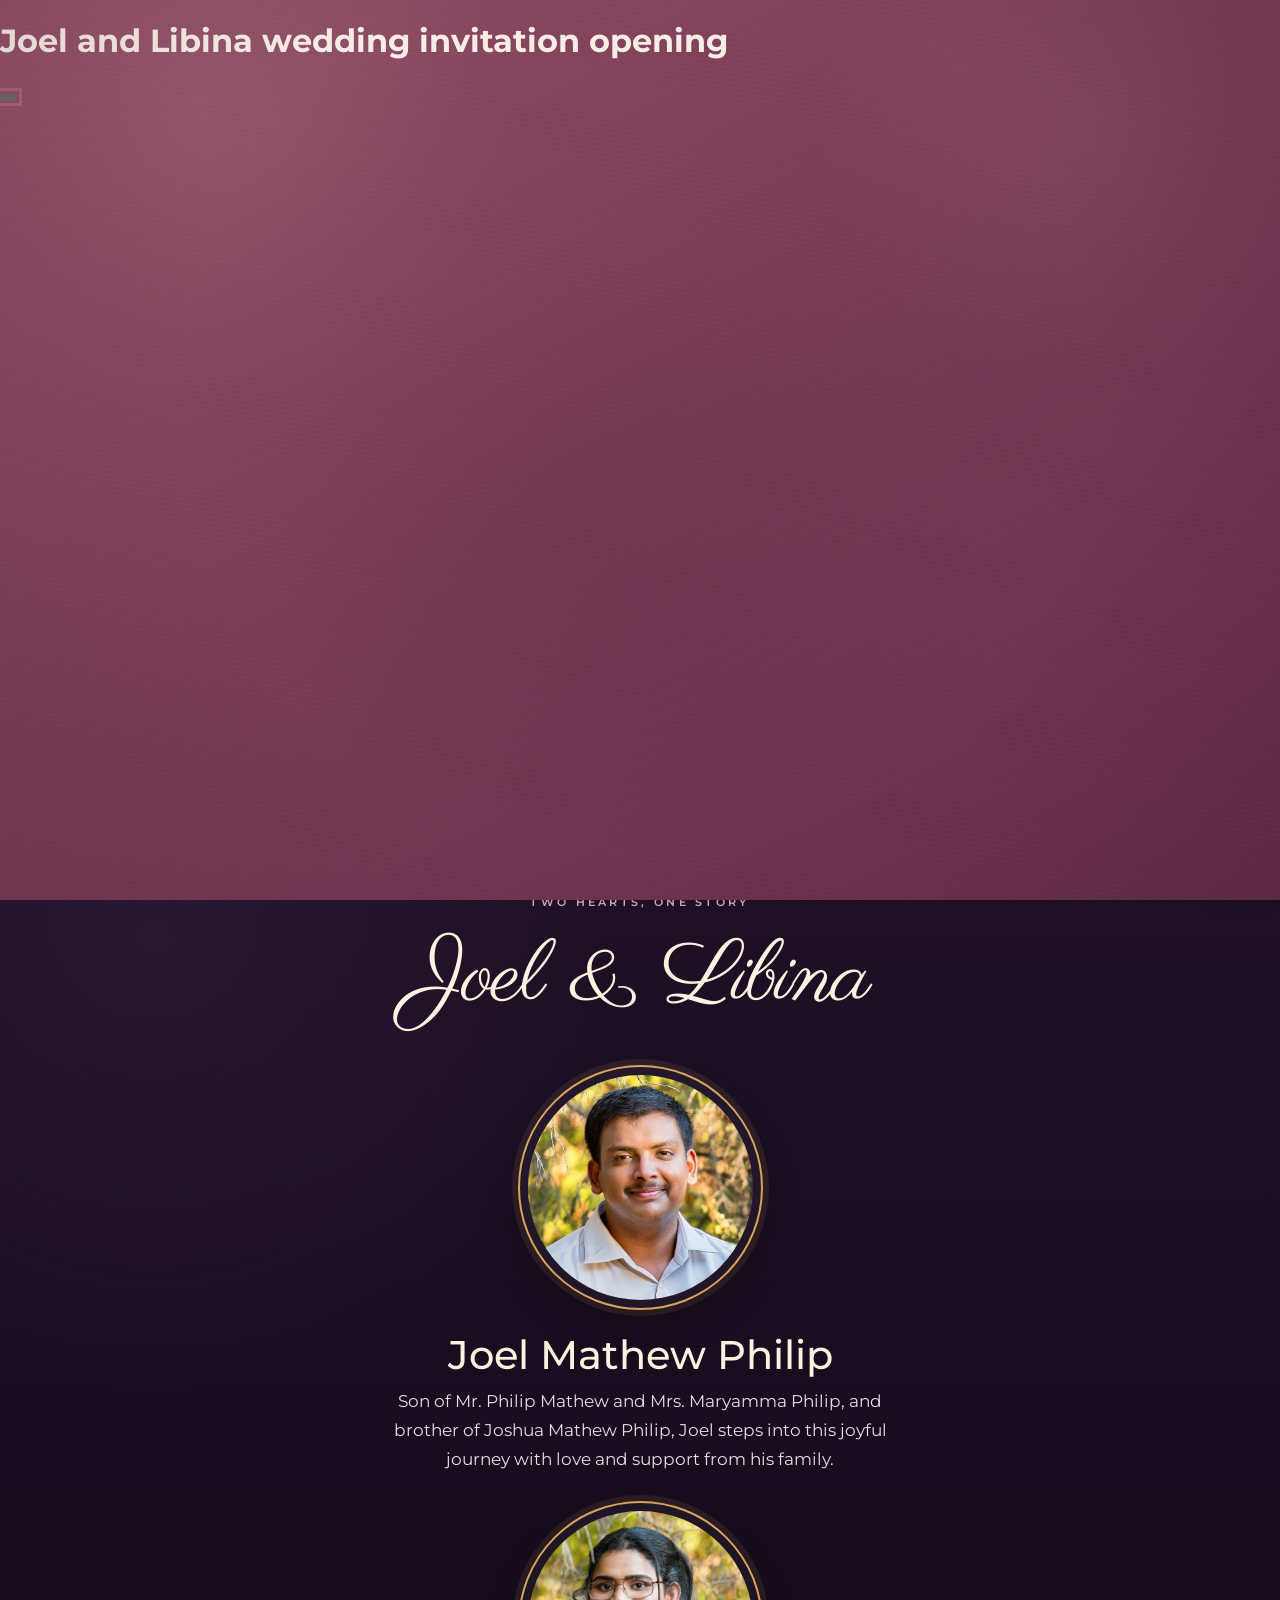
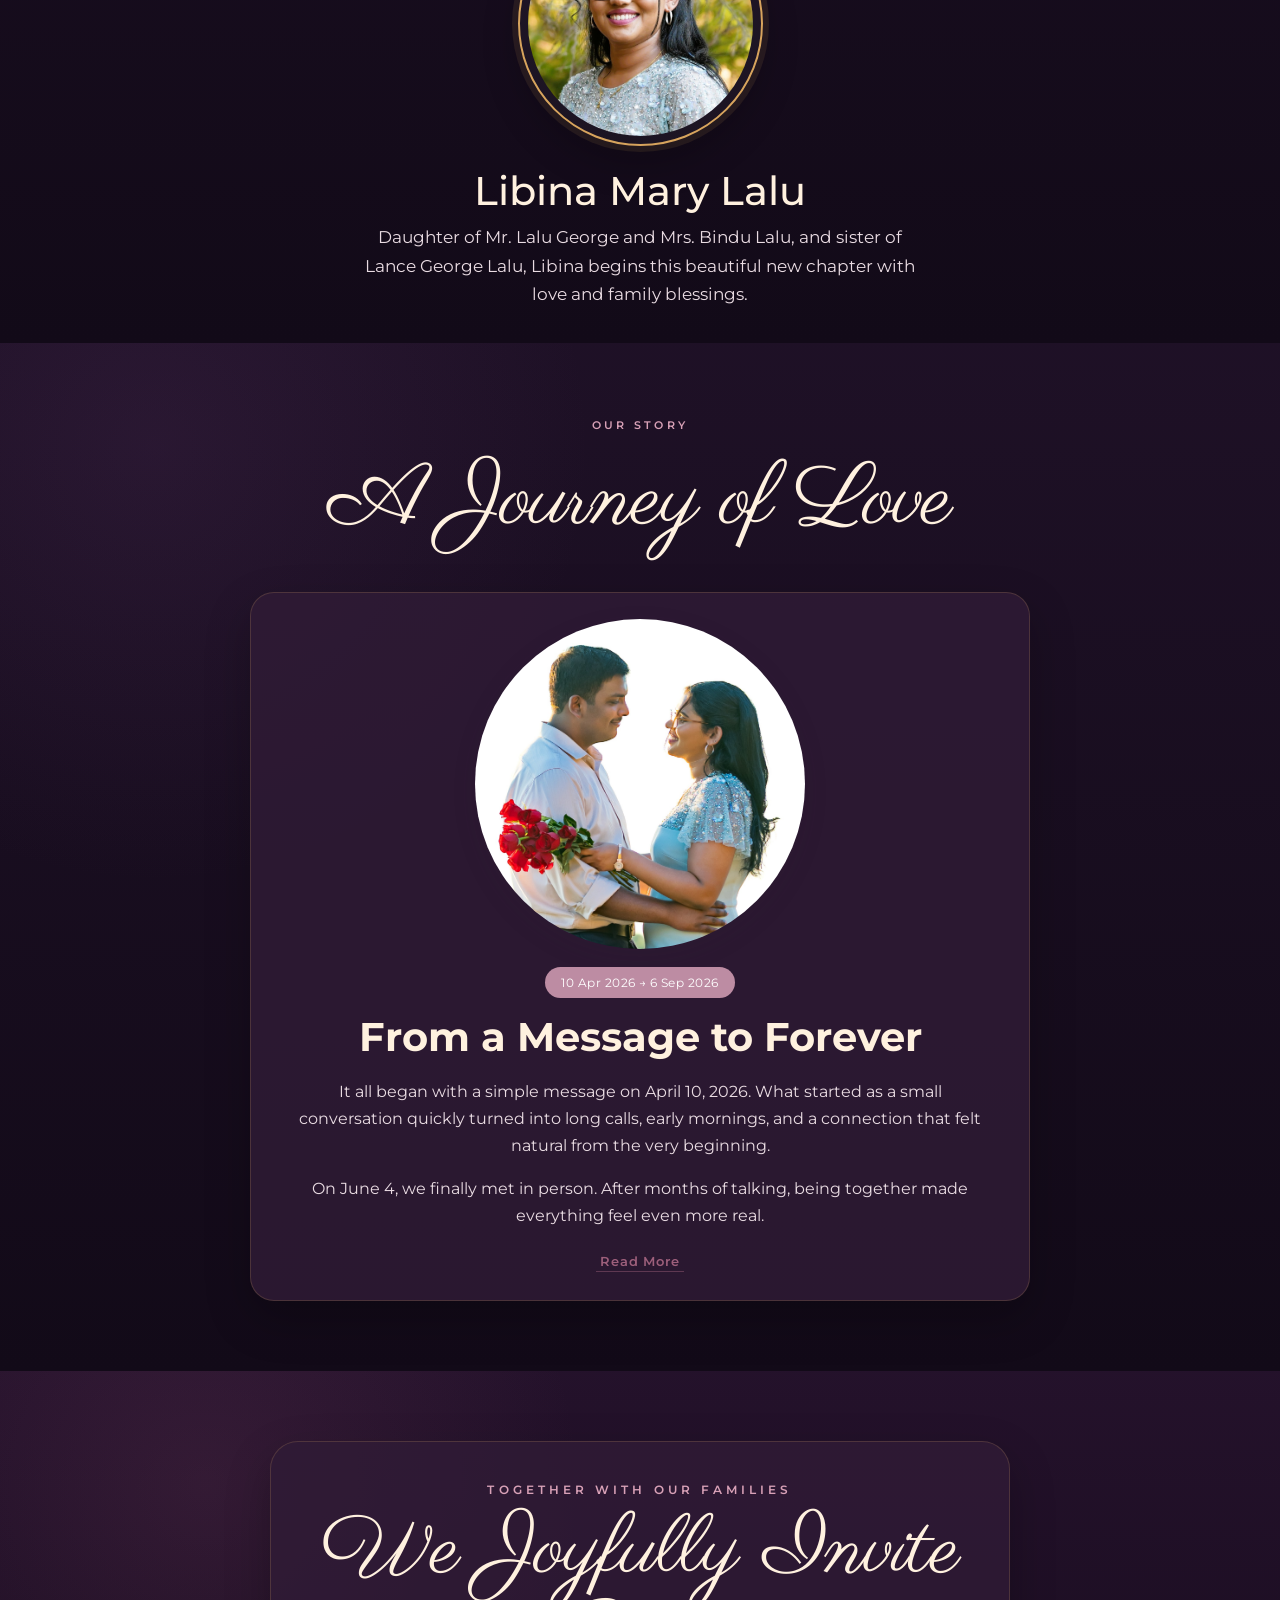
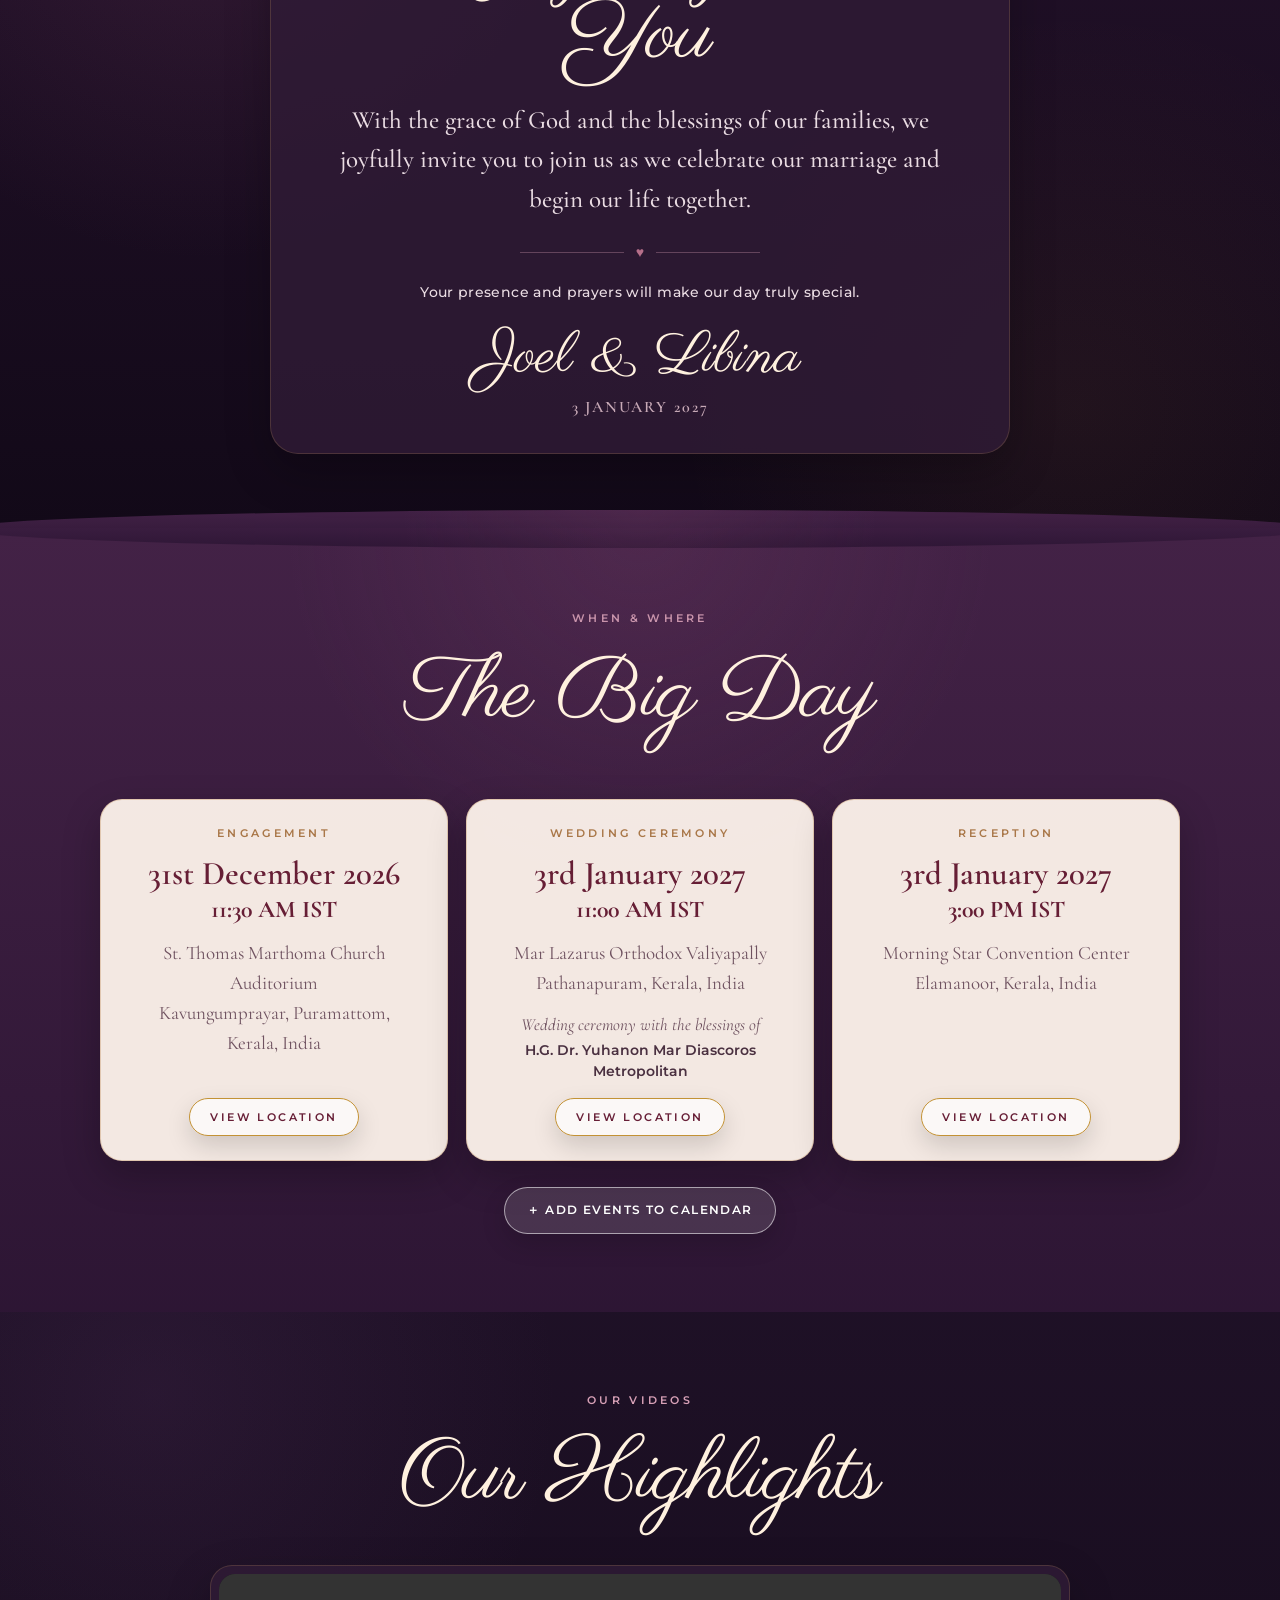
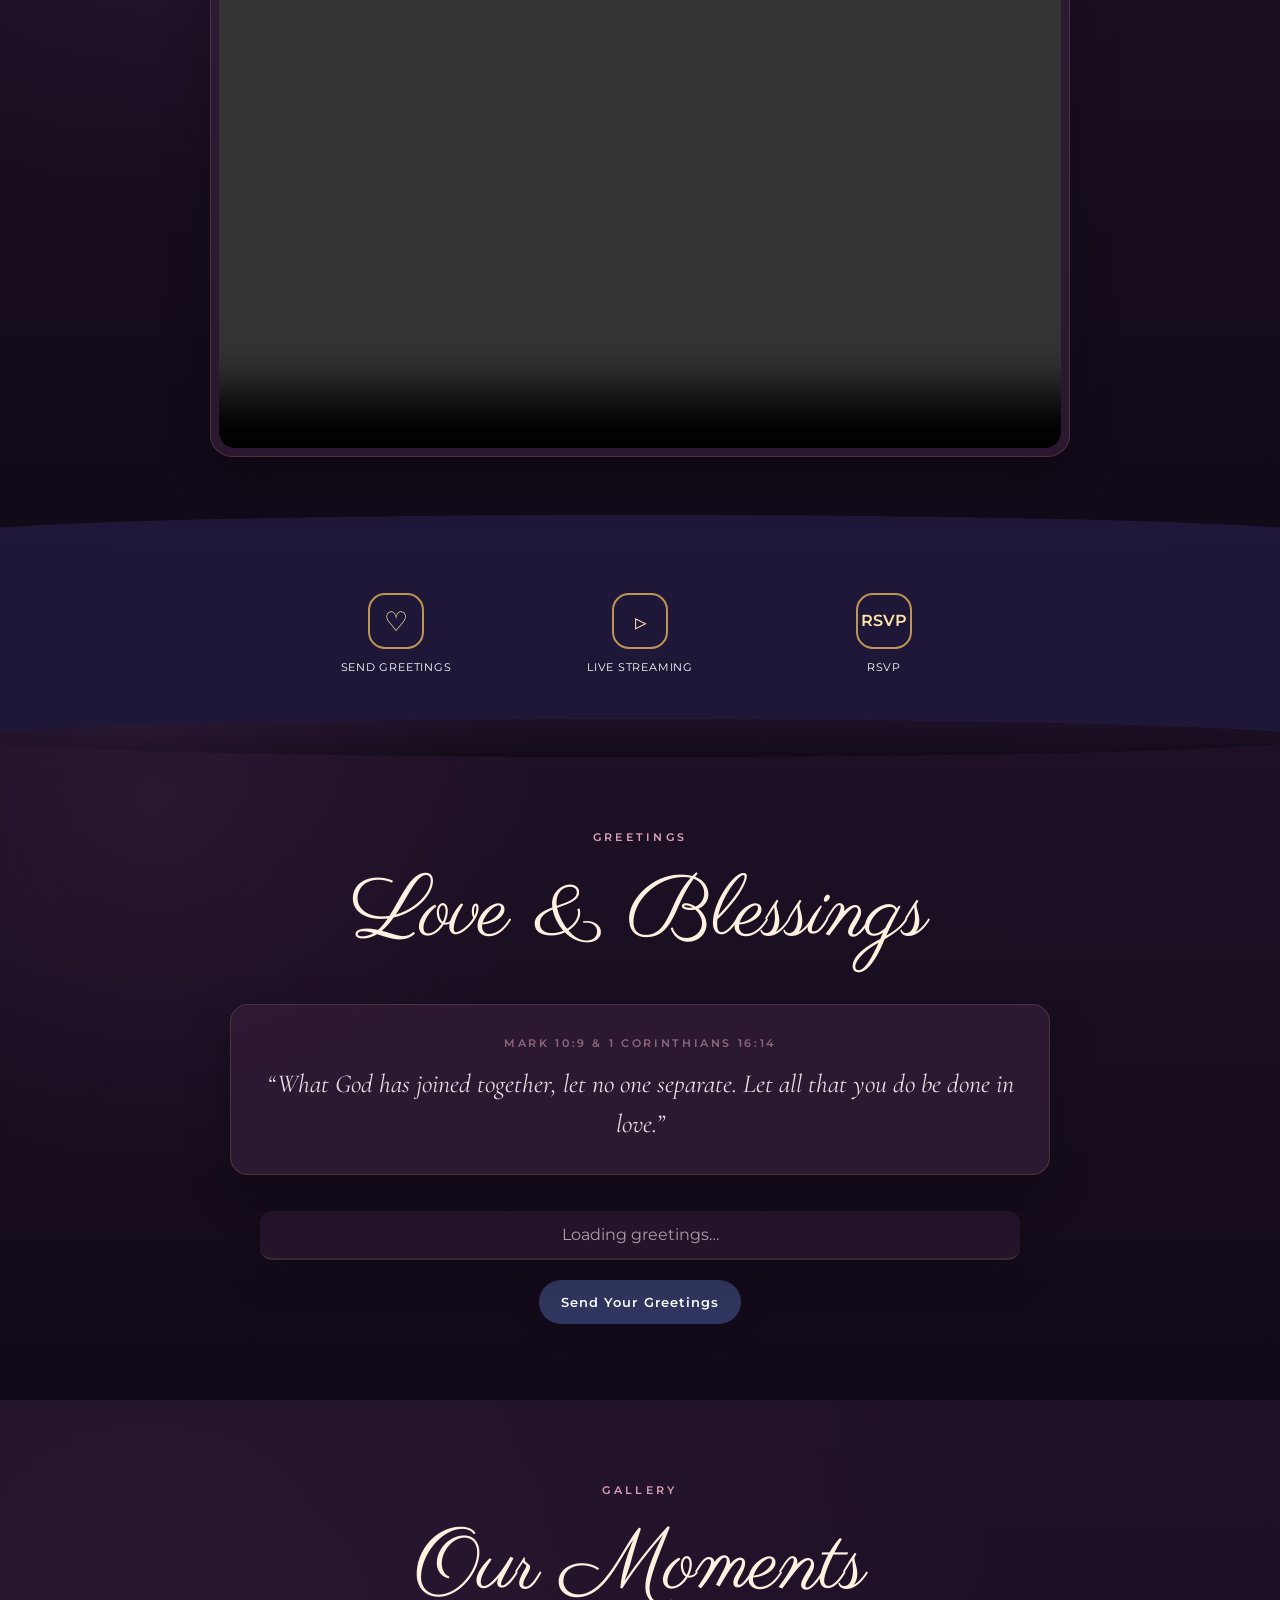
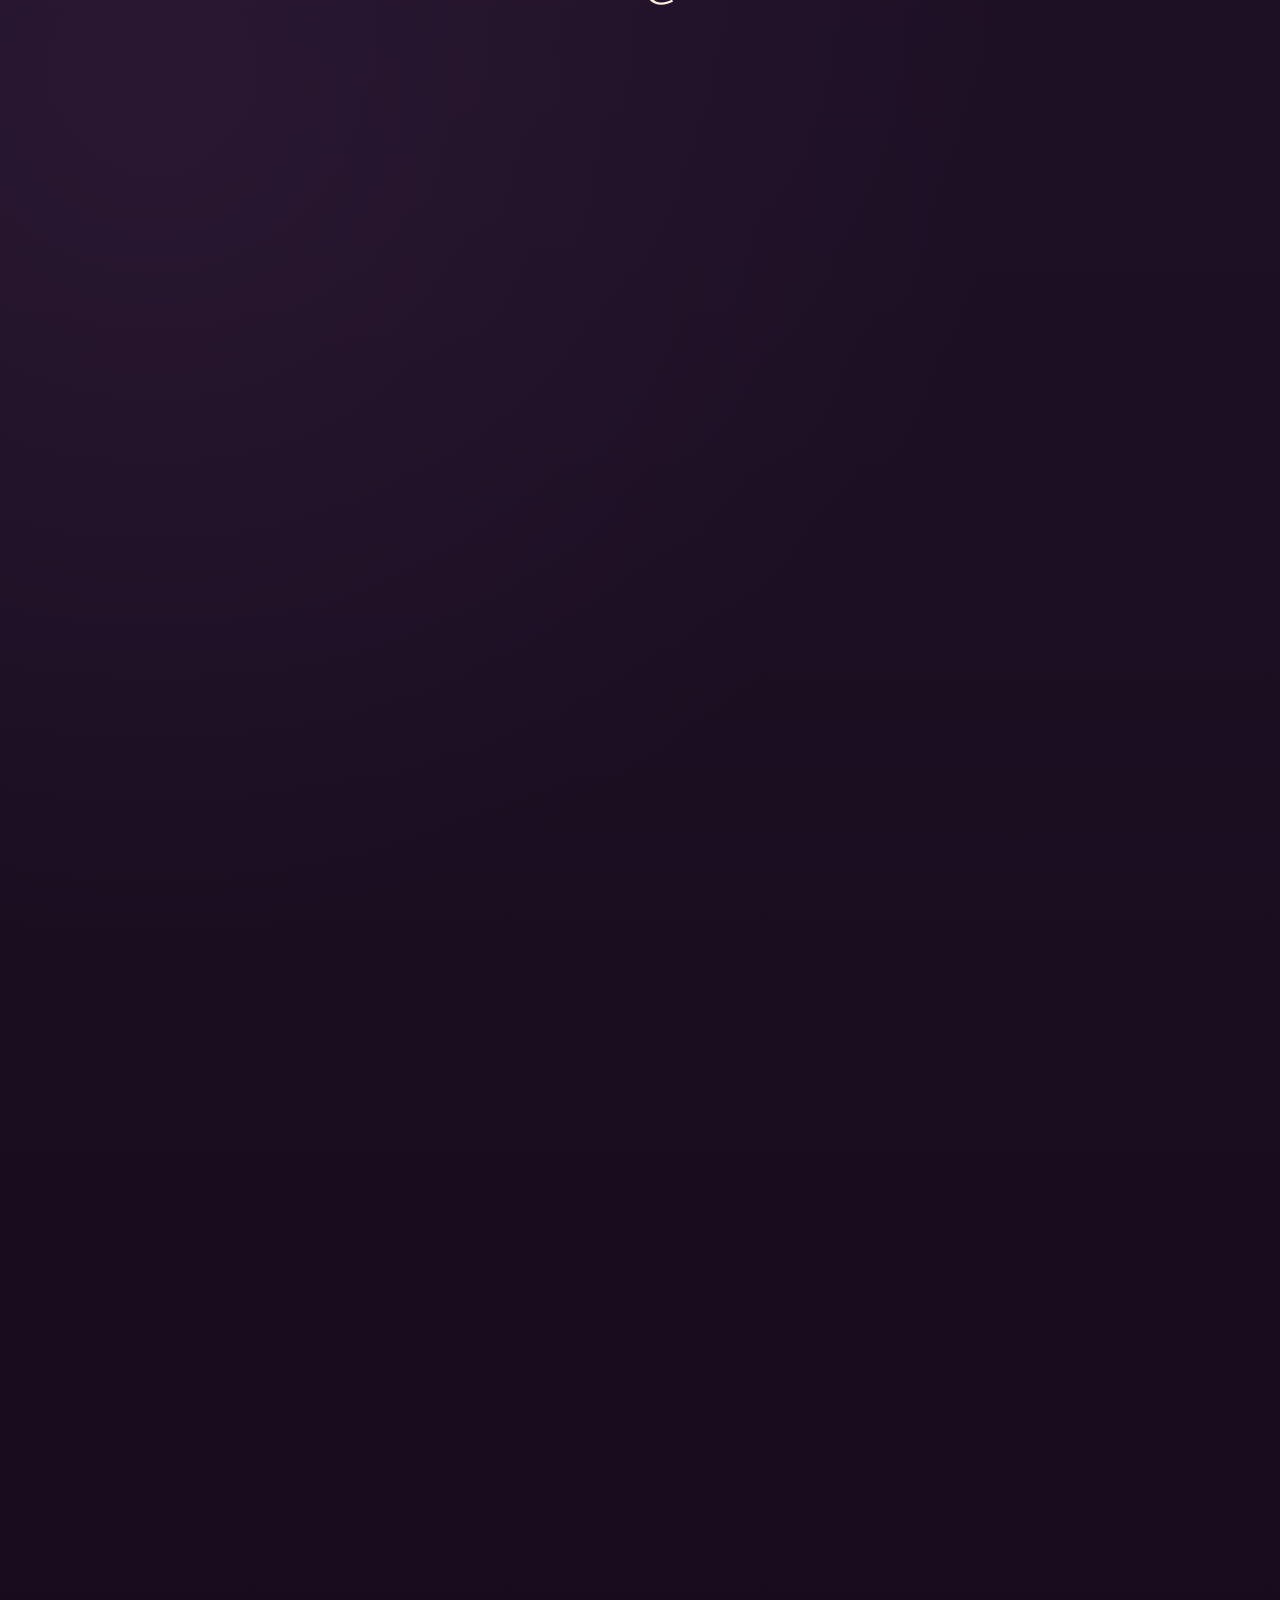
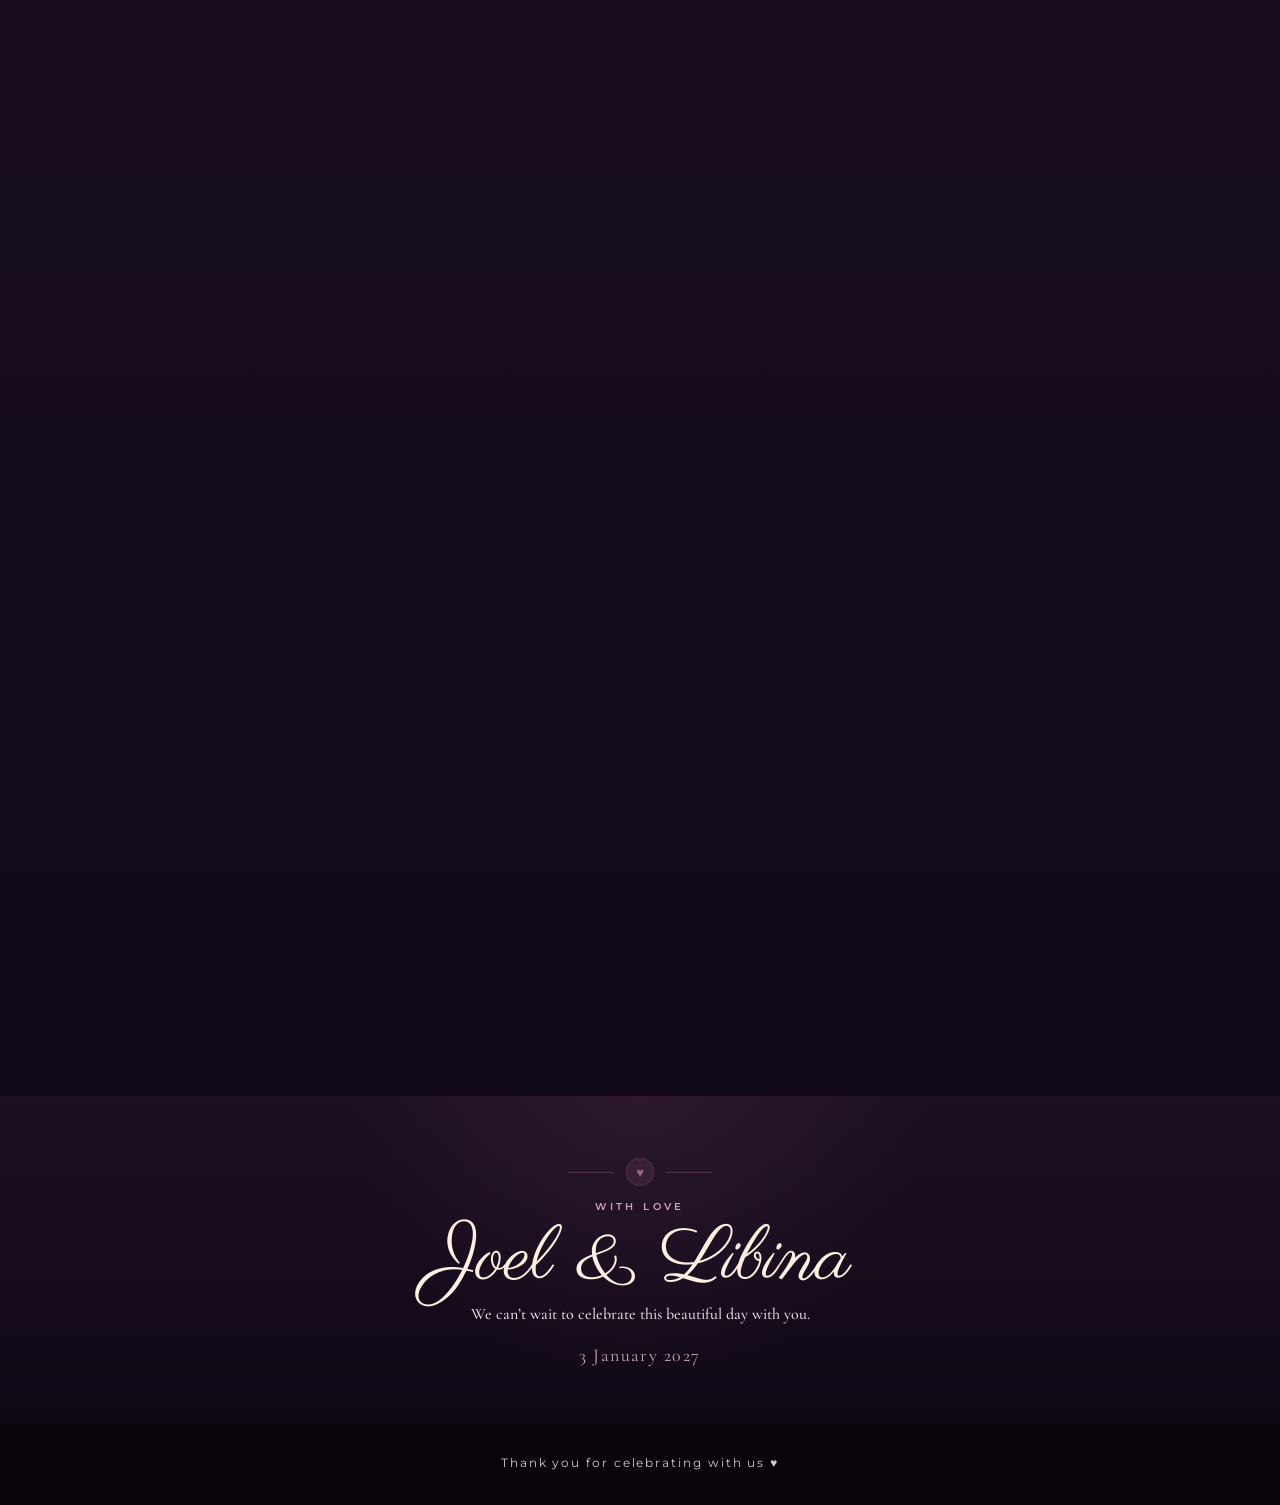
==== commit a692b7f4: "Update index.html" ====
--- a/index.html
+++ b/index.html
@@ -44,30 +44,11 @@
   <audio id="weddingAudio" src="assets/music/wedding-music.mp3" preload="metadata" loop></audio>
 
 
-  <div class="opening-screen" id="openingScreen" role="dialog" aria-modal="true" aria-label="Joel and Libina wedding invitation">
+  <div class="opening-screen" id="openingScreen" role="dialog" aria-modal="true" aria-labelledby="openingTitle">
     <div class="opening-envelope-page">
-      <div class="opening-reference-art" aria-hidden="true"></div>
-
-      <button
-        class="wax-seal"
-        id="openingReveal"
-        type="button"
-        aria-label="Open Joel and Libina's wedding invitation"
-      >
-        <span class="seal-halo" aria-hidden="true"></span>
-        <span class="seal-ring" aria-hidden="true">
-          <span class="seal-monogram">
-            <b class="seal-j">J</b><i class="seal-l">L</i>
-          </span>
-        </span>
-      </button>
-
-      <div class="opening-flap" id="openingFlap" aria-hidden="true">
-        <div class="opening-flap-face opening-flap-front"></div>
-        <div class="opening-flap-face opening-flap-back"></div>
-      </div>
-
-      <div class="opening-inner-paper" aria-hidden="true"></div>
+      <h1 id="openingTitle" class="visually-hidden">Joel and Libina wedding invitation opening</h1>
+      <div class="opening-art" aria-hidden="true"></div>
+      <button class="opening-reveal-hotspot" id="openingReveal" type="button" aria-label="Open Joel and Libina's wedding invitation"></button>
     </div>
   </div>
 
@@ -499,11 +480,11 @@
         // Let the roughly one-second curtain sweep finish before fading away.
         openingTimer = window.setTimeout(() => {
           curtainTransition?.classList.add("done");
-        }, 2010);
+        }, 1910);
 
         window.setTimeout(() => {
           curtainTransition?.classList.remove("show", "open");
-        }, 2340);
+        }, 2240);
       };
 
       openingReveal?.addEventListener("click", finishOpening);
--- a/style.css
+++ b/style.css
@@ -1736,12 +1736,12 @@
   overflow: hidden;
   isolation: isolate;
   background:
-    radial-gradient(circle at 16% 12%, rgba(255,226,213,.085), transparent 24%),
-    radial-gradient(circle at 85% 15%, rgba(255,218,202,.055), transparent 22%),
-    radial-gradient(circle at 50% 64%, rgba(50,14,36,.10), transparent 42%),
-    repeating-linear-gradient(7deg, rgba(255,255,255,.017) 0 1px, transparent 1px 5px),
-    repeating-linear-gradient(101deg, rgba(39,10,29,.023) 0 1px, transparent 1px 7px),
-    linear-gradient(145deg, #934f68 0%, #7b3c56 44%, #642d49 100%);
+    radial-gradient(circle at 16% 12%, rgba(255,226,214,.085), transparent 23%),
+    radial-gradient(circle at 84% 14%, rgba(255,218,202,.055), transparent 20%),
+    radial-gradient(circle at 50% 66%, rgba(50,14,36,.09), transparent 42%),
+    repeating-linear-gradient(7deg, rgba(255,255,255,.016) 0 1px, transparent 1px 5px),
+    repeating-linear-gradient(101deg, rgba(39,10,29,.022) 0 1px, transparent 1px 7px),
+    linear-gradient(145deg, #914e66 0%, #7b3b55 46%, #642d49 100%);
 }
 
 .opening-envelope-page::before {
@@ -1750,8 +1750,7 @@
   inset: 0;
   z-index: 0;
   pointer-events: none;
-  background:
-    radial-gradient(circle at 50% 44%, transparent 0 54%, rgba(40,10,29,.12) 100%);
+  background: radial-gradient(circle at 50% 44%, transparent 0 55%, rgba(39,9,28,.12) 100%);
 }
 
 .opening-paper-texture {
@@ -1759,12 +1758,12 @@
   inset: 0;
   z-index: 1;
   pointer-events: none;
-  opacity: .58;
+  opacity: .55;
   mix-blend-mode: soft-light;
   background:
     radial-gradient(circle at 18% 22%, rgba(255,255,255,.045) 0 1px, transparent 1.5px),
     radial-gradient(circle at 76% 61%, rgba(255,255,255,.032) 0 1px, transparent 1.4px),
-    repeating-linear-gradient(0deg, rgba(255,255,255,.022) 0 1px, transparent 1px 4px);
+    repeating-linear-gradient(0deg, rgba(255,255,255,.021) 0 1px, transparent 1px 4px);
   background-size: 8px 8px, 10px 10px, auto;
 }
 
@@ -1772,20 +1771,89 @@
   position: absolute;
   z-index: 20;
   pointer-events: none;
-  border-radius: 1px;
 }
 
 .opening-gold-frame-outer {
   inset: 16px;
-  border: 2px solid rgba(236,194,120,.92);
+  border: 2px solid rgba(236,195,121,.92);
   box-shadow:
-    0 0 0 1px rgba(86,40,29,.30),
-    inset 0 0 0 1px rgba(255,237,193,.22);
+    0 0 0 1px rgba(77,32,27,.28),
+    inset 0 0 0 1px rgba(255,239,198,.20);
 }
 
 .opening-gold-frame-inner {
   inset: 24px;
-  border: 1px solid rgba(228,181,103,.74);
+  border: 1px solid rgba(228,181,103,.72);
+}
+
+.opening-floral-wrap {
+  position: absolute;
+  z-index: 6;
+  pointer-events: none;
+}
+
+.opening-floral-wrap-top-left {
+  top: 16px;
+  left: 18px;
+  width: min(41vw, 270px);
+}
+
+.opening-floral-wrap-top-right {
+  top: 16px;
+  right: 18px;
+  width: min(41vw, 270px);
+  transform: scaleX(-1);
+}
+
+.opening-floral-wrap-bottom-left {
+  left: 24px;
+  bottom: 22px;
+  width: min(28vw, 176px);
+}
+
+.opening-floral-wrap-bottom-right {
+  right: 24px;
+  bottom: 22px;
+  width: min(28vw, 176px);
+  transform: scaleX(-1);
+}
+
+.opening-floral {
+  width: 100%;
+  height: auto;
+  overflow: visible;
+  display: block;
+}
+
+.opening-floral .floral-stems path {
+  stroke: rgba(225,176,99,.72);
+  stroke-width: 1.7;
+  stroke-linecap: round;
+}
+
+.opening-floral .floral-leaves ellipse {
+  fill: #6e304a;
+  stroke: rgba(230,182,105,.66);
+  stroke-width: 1.15;
+}
+
+.opening-floral .floral-main ellipse {
+  fill: #713049;
+  stroke: rgba(236,187,109,.78);
+  stroke-width: 1.25;
+}
+
+.opening-floral .floral-main > circle:not(.floral-gold) {
+  fill: #73324b;
+  stroke: rgba(235,187,109,.72);
+  stroke-width: 1;
+}
+
+.opening-floral .floral-gold,
+.opening-floral .floral-berries circle {
+  fill: #d5a45e;
+  stroke: rgba(86,35,53,.52);
+  stroke-width: .65;
 }
 
 .opening-bottom-seams {
@@ -1797,16 +1865,10 @@
 
 .opening-seam {
   position: absolute;
-  bottom: 33%;
+  bottom: 34%;
   width: 74%;
   height: 2px;
-  background:
-    linear-gradient(
-      90deg,
-      rgba(229,181,104,.82),
-      rgba(106,41,67,.58) 66%,
-      rgba(229,181,104,.34)
-    );
+  background: linear-gradient(90deg, rgba(230,181,103,.84), rgba(105,40,66,.55) 68%, rgba(230,181,103,.32));
   box-shadow:
     0 1px 0 rgba(255,222,203,.10),
     0 -1px 0 rgba(57,17,39,.28);
@@ -1839,171 +1901,58 @@
 }
 
 .opening-flap-front {
-  clip-path: polygon(0 0, 100% 0, 50% 58%);
-  overflow: hidden;
+  clip-path: polygon(0 0, 100% 0, 50% 57%);
   background:
-    linear-gradient(180deg, rgba(255,255,255,.018), rgba(61,18,42,.035)),
-    linear-gradient(145deg, #96516a 0%, #7c3c57 46%, #652d49 100%);
+    linear-gradient(180deg, rgba(255,255,255,.017), rgba(60,18,41,.035)),
+    linear-gradient(145deg, #965168 0%, #7c3c56 46%, #652d49 100%);
 }
 
 .opening-flap-back {
-  clip-path: polygon(0 0, 100% 0, 50% 58%);
+  clip-path: polygon(0 0, 100% 0, 50% 57%);
   transform: rotateX(180deg);
-  background:
-    linear-gradient(180deg, #7a3b56, #5c2842);
-  box-shadow:
-    inset 0 -18px 28px rgba(31,6,22,.18);
-}
-
-.opening-floral {
-  position: absolute;
+  background: linear-gradient(180deg, #7b3b56, #5d2842);
+  box-shadow: inset 0 -18px 28px rgba(31,6,22,.18);
+}
+
+.opening-title-block {
+  position: absolute;
+  z-index: 11;
+  top: 28.7%;
+  left: 8%;
+  right: 8%;
+  text-align: center;
   pointer-events: none;
-  overflow: visible;
-}
-
-.opening-floral-top-left {
-  top: 18px;
-  left: 18px;
-  width: min(39vw, 250px);
-  height: auto;
-  z-index: 2;
-}
-
-.opening-floral-mirror {
-  position: absolute;
-  top: 0;
-  right: 0;
-  width: min(39vw, 250px);
-  transform: scaleX(-1);
-  transform-origin: center;
-  z-index: 2;
-  pointer-events: none;
-}
-
-.opening-floral-mirror .opening-floral-top-left {
-  position: relative;
-  top: 18px;
-  left: 0;
-  width: 100%;
-}
-
-.opening-floral-bottom-left {
-  left: 24px;
-  bottom: 22px;
-  width: min(28vw, 175px);
-  height: auto;
-  z-index: 6;
-}
-
-.opening-floral-bottom-mirror {
-  position: absolute;
-  right: 24px;
-  bottom: 22px;
-  width: min(28vw, 175px);
-  transform: scaleX(-1);
-  transform-origin: center;
-  z-index: 6;
-  pointer-events: none;
-}
-
-.opening-floral-bottom-mirror .opening-floral-bottom-left {
-  position: relative;
-  left: 0;
-  bottom: 0;
-  width: 100%;
-}
-
-.opening-floral .floral-stems path {
-  stroke: rgba(227,179,103,.72);
-  stroke-width: 1.7;
-  stroke-linecap: round;
-}
-
-.opening-floral .floral-leaves ellipse {
-  fill: #6e304b;
-  stroke: rgba(231,184,108,.68);
-  stroke-width: 1.2;
-}
-
-.opening-floral .floral-flower > path {
-  fill: #703049;
-  stroke: rgba(235,187,109,.82);
-  stroke-width: 1.35;
-}
-
-.opening-floral .floral-flower > circle {
-  fill: #74324c;
-  stroke: rgba(235,187,109,.75);
-  stroke-width: 1;
-}
-
-.opening-floral .floral-gold-dot {
-  fill: #d7a660 !important;
-  stroke: none !important;
-}
-
-.opening-floral .floral-petal-lines {
-  fill: none !important;
-  stroke: rgba(240,193,117,.60) !important;
-  stroke-width: 1.1 !important;
-  stroke-linecap: round;
-}
-
-.opening-floral .floral-berries circle {
-  fill: #d5a45e;
-  stroke: rgba(86,35,53,.60);
-  stroke-width: .7;
-}
-
-.opening-floral .floral-leaves ellipse,
-.opening-floral .floral-flower > path,
-.opening-floral .floral-flower > circle {
-  filter: drop-shadow(1px 1px 0 rgba(255,210,192,.07))
-          drop-shadow(-1px -1px 0 rgba(57,18,39,.10));
-}
-
-.opening-flap-front h1 {
-  position: absolute;
-  left: 0;
-  right: 0;
-  top: 31.5%;
-  z-index: 4;
+}
+
+.opening-title-block h1 {
   margin: 0;
-  color: #f3ddb3;
-  text-align: center;
+  color: #f3ddb4;
   font-family: 'Cormorant Garamond', serif;
   font-size: clamp(42px, 10vw, 66px);
   font-style: italic;
   font-weight: 500;
   line-height: 1;
   letter-spacing: .01em;
-  text-shadow:
-    0 2px 10px rgba(42,10,30,.18),
-    0 0 18px rgba(234,191,119,.04);
-  transform: translateY(-50%);
+  text-shadow: 0 2px 10px rgba(42,10,30,.18);
 }
 
 .opening-title-ornament {
-  position: absolute;
-  top: 39.2%;
-  left: 50%;
-  z-index: 4;
   width: min(50%, 245px);
-  transform: translateX(-50%);
+  margin: 18px auto 0;
   display: flex;
   align-items: center;
   gap: 8px;
-  color: rgba(232,187,113,.88);
+  color: rgba(232,188,113,.90);
 }
 
 .opening-title-ornament span {
   flex: 1;
   height: 1px;
-  background: linear-gradient(90deg, transparent, rgba(232,187,113,.80));
+  background: linear-gradient(90deg, transparent, rgba(232,188,113,.82));
 }
 
 .opening-title-ornament span:last-child {
-  background: linear-gradient(90deg, rgba(232,187,113,.80), transparent);
+  background: linear-gradient(90deg, rgba(232,188,113,.82), transparent);
 }
 
 .opening-title-ornament b {
@@ -2015,21 +1964,21 @@
   position: absolute;
   z-index: 12;
   left: 50%;
-  top: 56.1%;
+  top: 53.2%;
   width: clamp(118px, 28vw, 146px);
   height: clamp(118px, 28vw, 146px);
   transform: translate(-50%, -50%);
   border: 0;
   border-radius: 50%;
   cursor: pointer;
-  color: #f3c579;
+  color: #f2c475;
   background:
-    radial-gradient(circle at 31% 24%, rgba(255,235,211,.26), transparent 19%),
-    radial-gradient(circle at 48% 53%, #8a3850 0 48%, #6b2940 69%, #4b1931 100%);
+    radial-gradient(circle at 31% 24%, rgba(255,235,211,.27), transparent 19%),
+    radial-gradient(circle at 48% 53%, #8b3950 0 48%, #6c2940 69%, #4b1931 100%);
   box-shadow:
     0 18px 36px rgba(31,5,21,.43),
-    0 0 0 3px rgba(210,155,78,.48),
-    0 0 0 8px rgba(255,225,178,.10),
+    0 0 0 3px rgba(211,157,80,.48),
+    0 0 0 8px rgba(255,225,178,.09),
     inset 0 3px 6px rgba(255,255,255,.20),
     inset -4px -10px 16px rgba(45,5,29,.34),
     inset 5px 6px 10px rgba(255,199,185,.09);
@@ -2065,7 +2014,7 @@
   position: absolute;
   inset: -7px;
   border-radius: 50%;
-  border: 1px solid rgba(229,183,108,.64);
+  border: 1px solid rgba(229,183,108,.62);
   box-shadow: 0 0 17px rgba(229,183,108,.10);
 }
 
@@ -2085,6 +2034,7 @@
   display: flex;
   align-items: center;
   justify-content: center;
+  gap: 0;
   color: #efc477;
   text-shadow:
     0 1px 0 rgba(255,247,224,.16),
@@ -2095,29 +2045,28 @@
 .seal-monogram i {
   position: static;
   display: inline-block;
+  margin: 0;
   font-family: 'Cormorant Garamond', serif;
   font-weight: 600;
   font-style: italic;
   font-size: clamp(42px, 10vw, 58px);
-  line-height: 1;
+  line-height: .92;
 }
 
 .seal-j {
-  transform: rotate(-5deg);
-  margin-right: -1px;
+  transform: rotate(-3deg) translateX(1px);
 }
 
 .seal-l {
-  transform: rotate(4deg);
-  margin-left: -1px;
+  transform: rotate(3deg) translateX(-1px);
 }
 
 .opening-family-copy {
   position: absolute;
   z-index: 9;
-  left: 9%;
-  right: 9%;
-  bottom: max(6.2vh, 48px);
+  left: 8%;
+  right: 8%;
+  bottom: max(7.4vh, 56px);
   text-align: center;
   color: #f3dfbf;
   text-shadow: 0 1px 5px rgba(39,7,27,.14);
@@ -2146,7 +2095,7 @@
 
 .opening-family-copy strong {
   display: block;
-  margin: 2px 0 11px;
+  margin: 1px 0 11px;
   color: #f1c783;
   font: 500 clamp(44px, 10.4vw, 62px)/1 'Parisienne', cursive;
   text-shadow:
@@ -2186,59 +2135,63 @@
 
 .opening-inner-paper { display: none; }
 
+.opening-screen.is-opening .opening-title-block,
+.opening-screen.is-opening .opening-floral-wrap {
+  animation: openingDetailAway .22s ease forwards;
+}
+
+@keyframes openingDetailAway {
+  to { opacity: 0; }
+}
+
 @media (max-width: 760px) {
   .opening-gold-frame-outer { inset: 10px; }
   .opening-gold-frame-inner { inset: 16px; }
 
-  .opening-floral-top-left {
-    top: 11px;
-    left: 9px;
-    width: min(41vw, 210px);
-  }
-
-  .opening-floral-mirror {
-    width: min(41vw, 210px);
-  }
-
-  .opening-floral-mirror .opening-floral-top-left {
-    top: 11px;
-  }
-
-  .opening-floral-bottom-left {
-    left: 15px;
+  .opening-floral-wrap-top-left,
+  .opening-floral-wrap-top-right {
+    top: 10px;
+    width: min(43vw, 214px);
+  }
+
+  .opening-floral-wrap-top-left { left: 10px; }
+  .opening-floral-wrap-top-right { right: 10px; }
+
+  .opening-floral-wrap-bottom-left,
+  .opening-floral-wrap-bottom-right {
     bottom: 12px;
     width: min(29vw, 145px);
   }
 
-  .opening-floral-bottom-mirror {
-    right: 15px;
-    bottom: 12px;
-    width: min(29vw, 145px);
-  }
-
-  .opening-flap-front h1 {
-    top: 31.2%;
+  .opening-floral-wrap-bottom-left { left: 15px; }
+  .opening-floral-wrap-bottom-right { right: 15px; }
+
+  .opening-title-block {
+    top: 28.1%;
+  }
+
+  .opening-title-block h1 {
     font-size: clamp(39px, 9.8vw, 55px);
   }
 
   .opening-title-ornament {
-    top: 39%;
+    margin-top: 15px;
     width: min(48%, 220px);
   }
 
   .wax-seal {
-    top: 56.2%;
+    top: 53.3%;
     width: clamp(112px, 30vw, 132px);
     height: clamp(112px, 30vw, 132px);
   }
 
   .seal-monogram b,
   .seal-monogram i {
-    font-size: clamp(40px, 11vw, 52px);
+    font-size: clamp(39px, 10.8vw, 51px);
   }
 
   .opening-family-copy {
-    bottom: max(5.2vh, 38px);
+    bottom: max(6.2vh, 45px);
   }
 
   .opening-kicker {
@@ -2909,3 +2862,16 @@
     font-size: clamp(29px, 8.2vw, 38px);
   }
 }
+
+.seal-ring::after {
+  content: '';
+  position: absolute;
+  width: 34%;
+  height: 22%;
+  left: 20%;
+  top: 14%;
+  border-radius: 50%;
+  background: radial-gradient(ellipse at center, rgba(255,235,225,.18), rgba(255,235,225,0) 72%);
+  transform: rotate(-18deg);
+  pointer-events: none;
+}
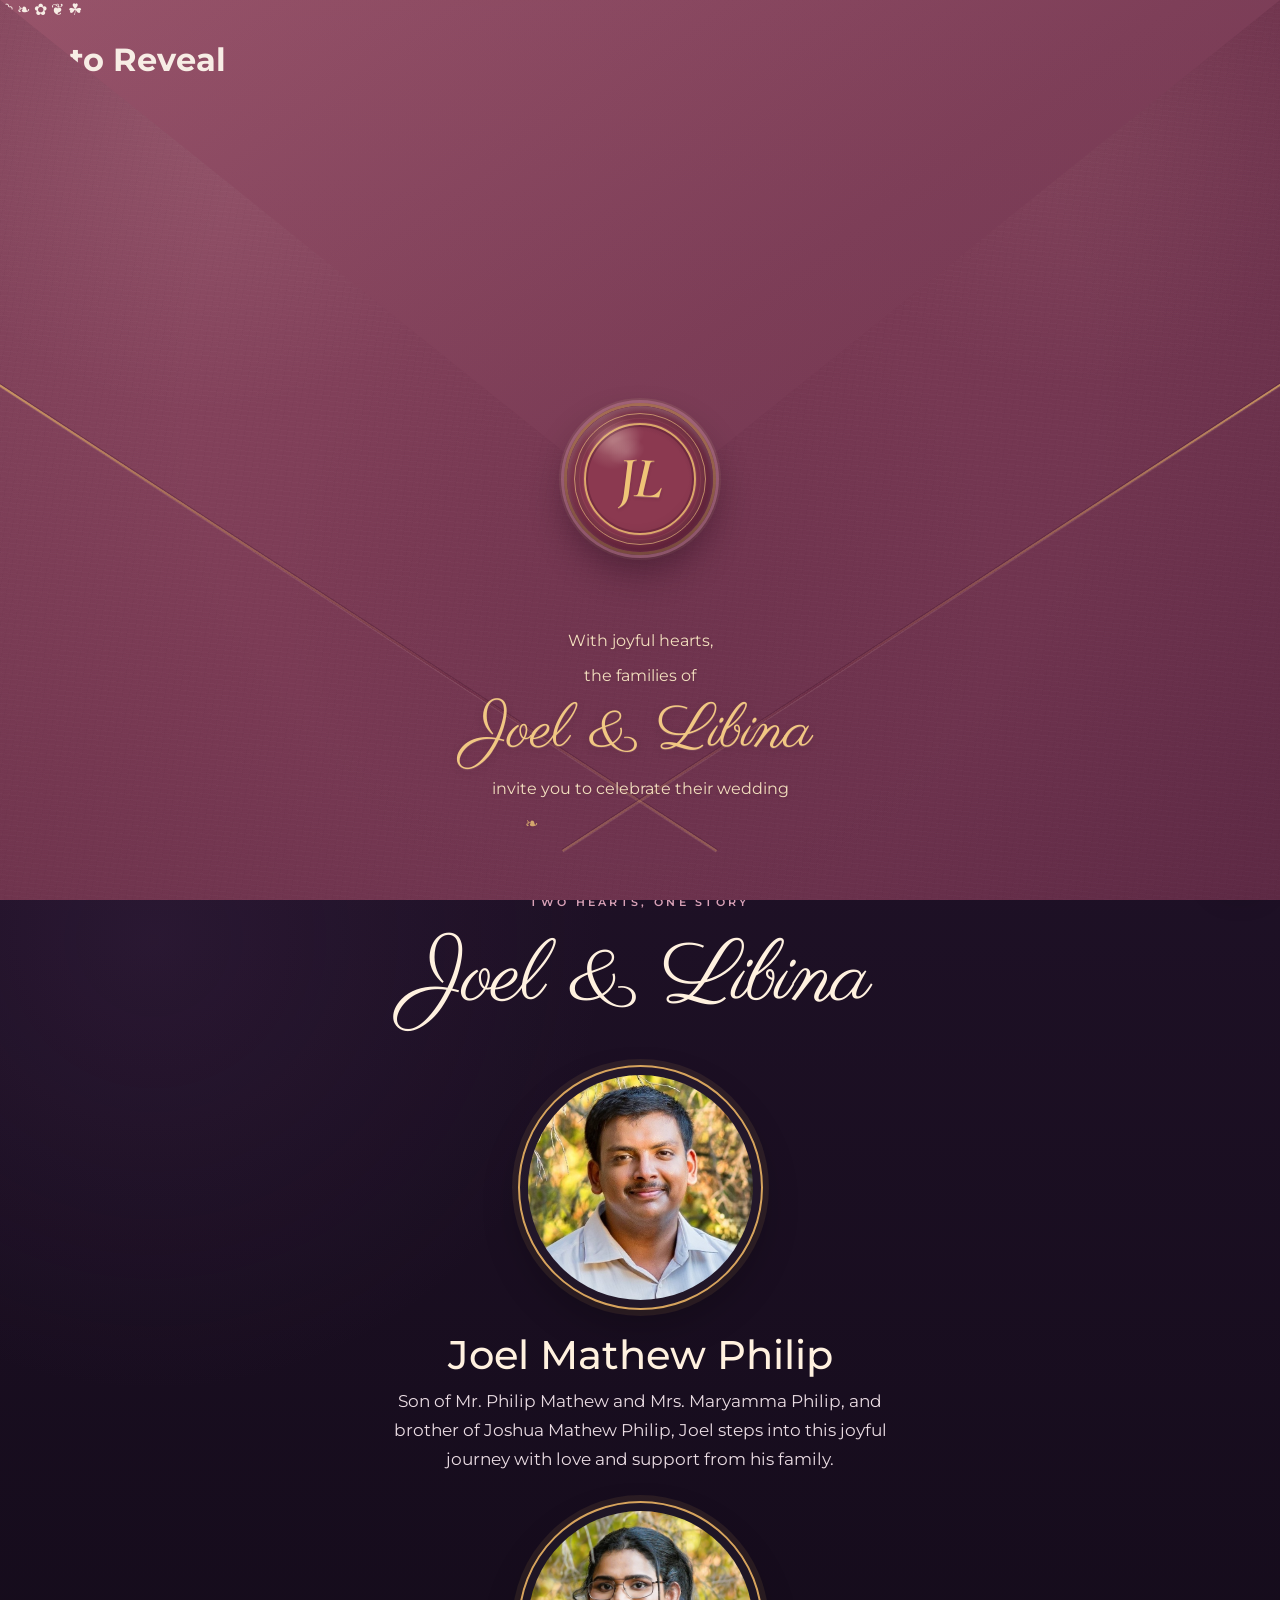
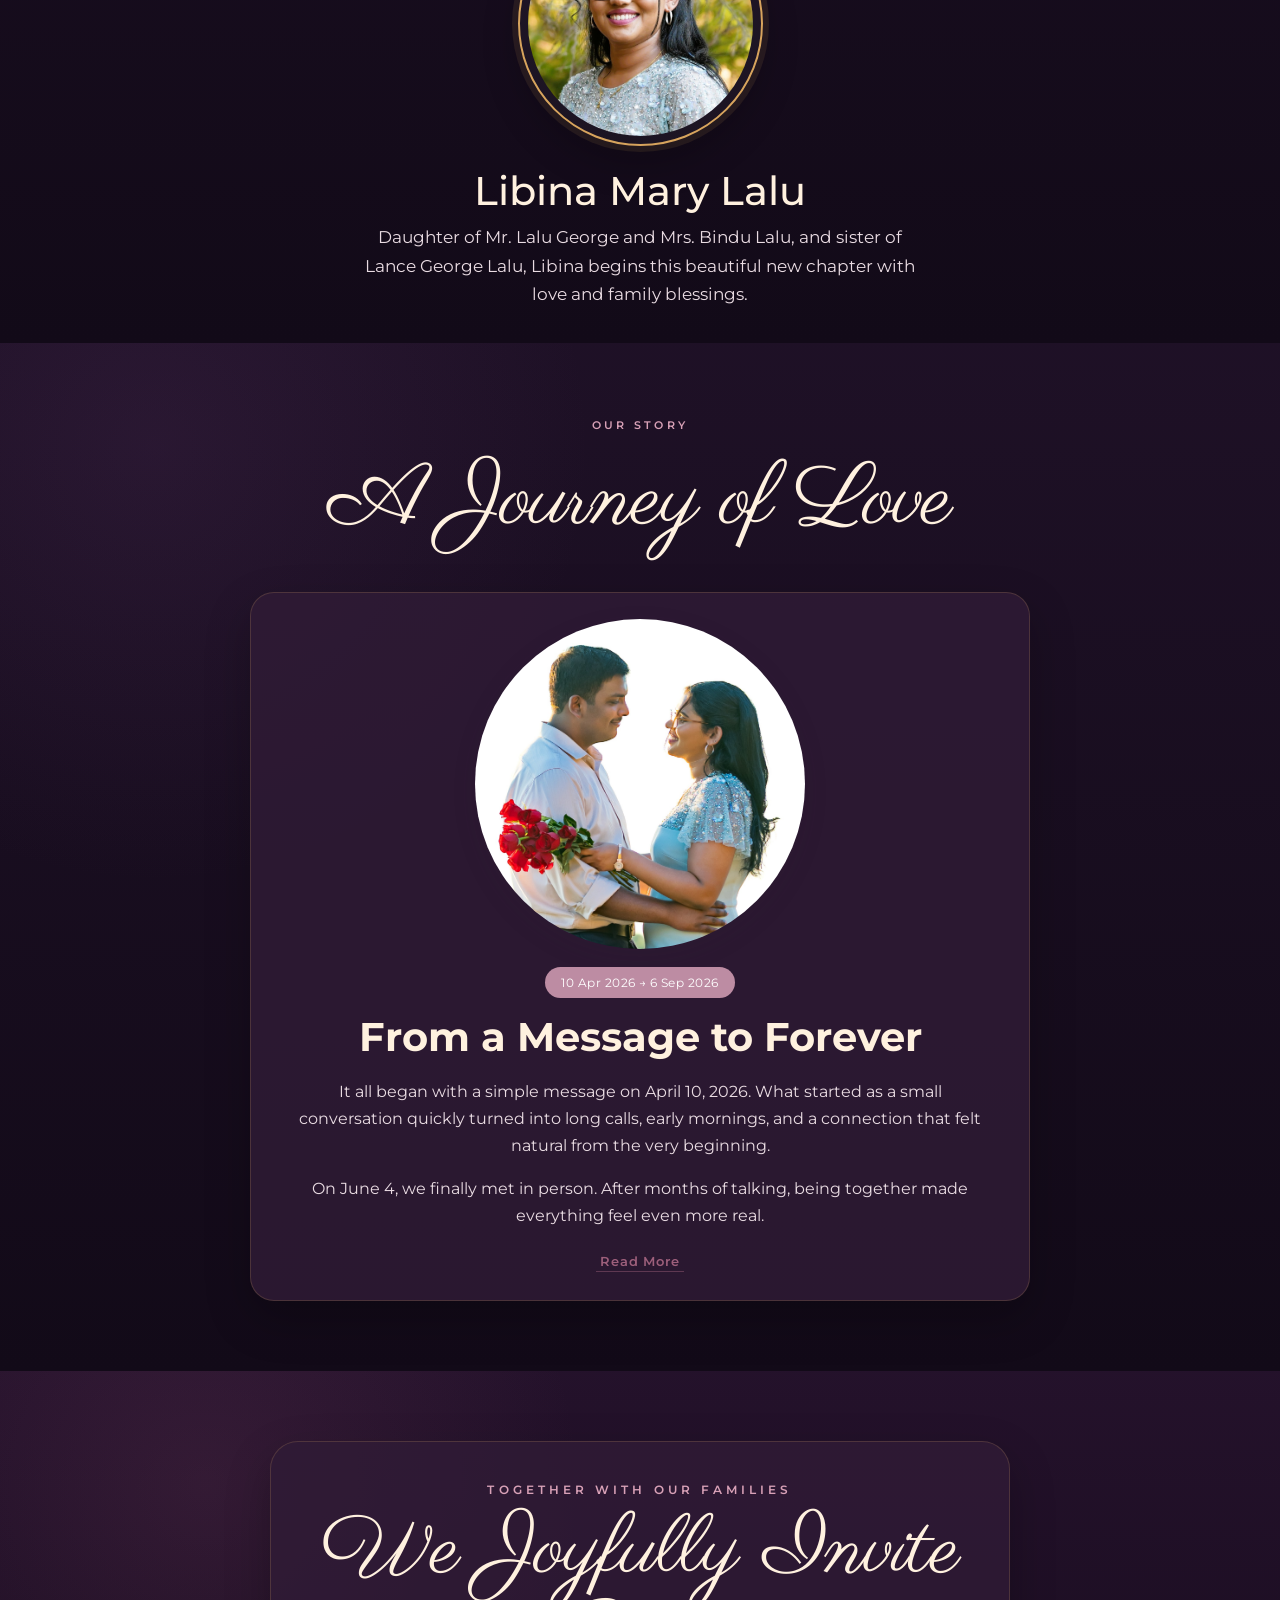
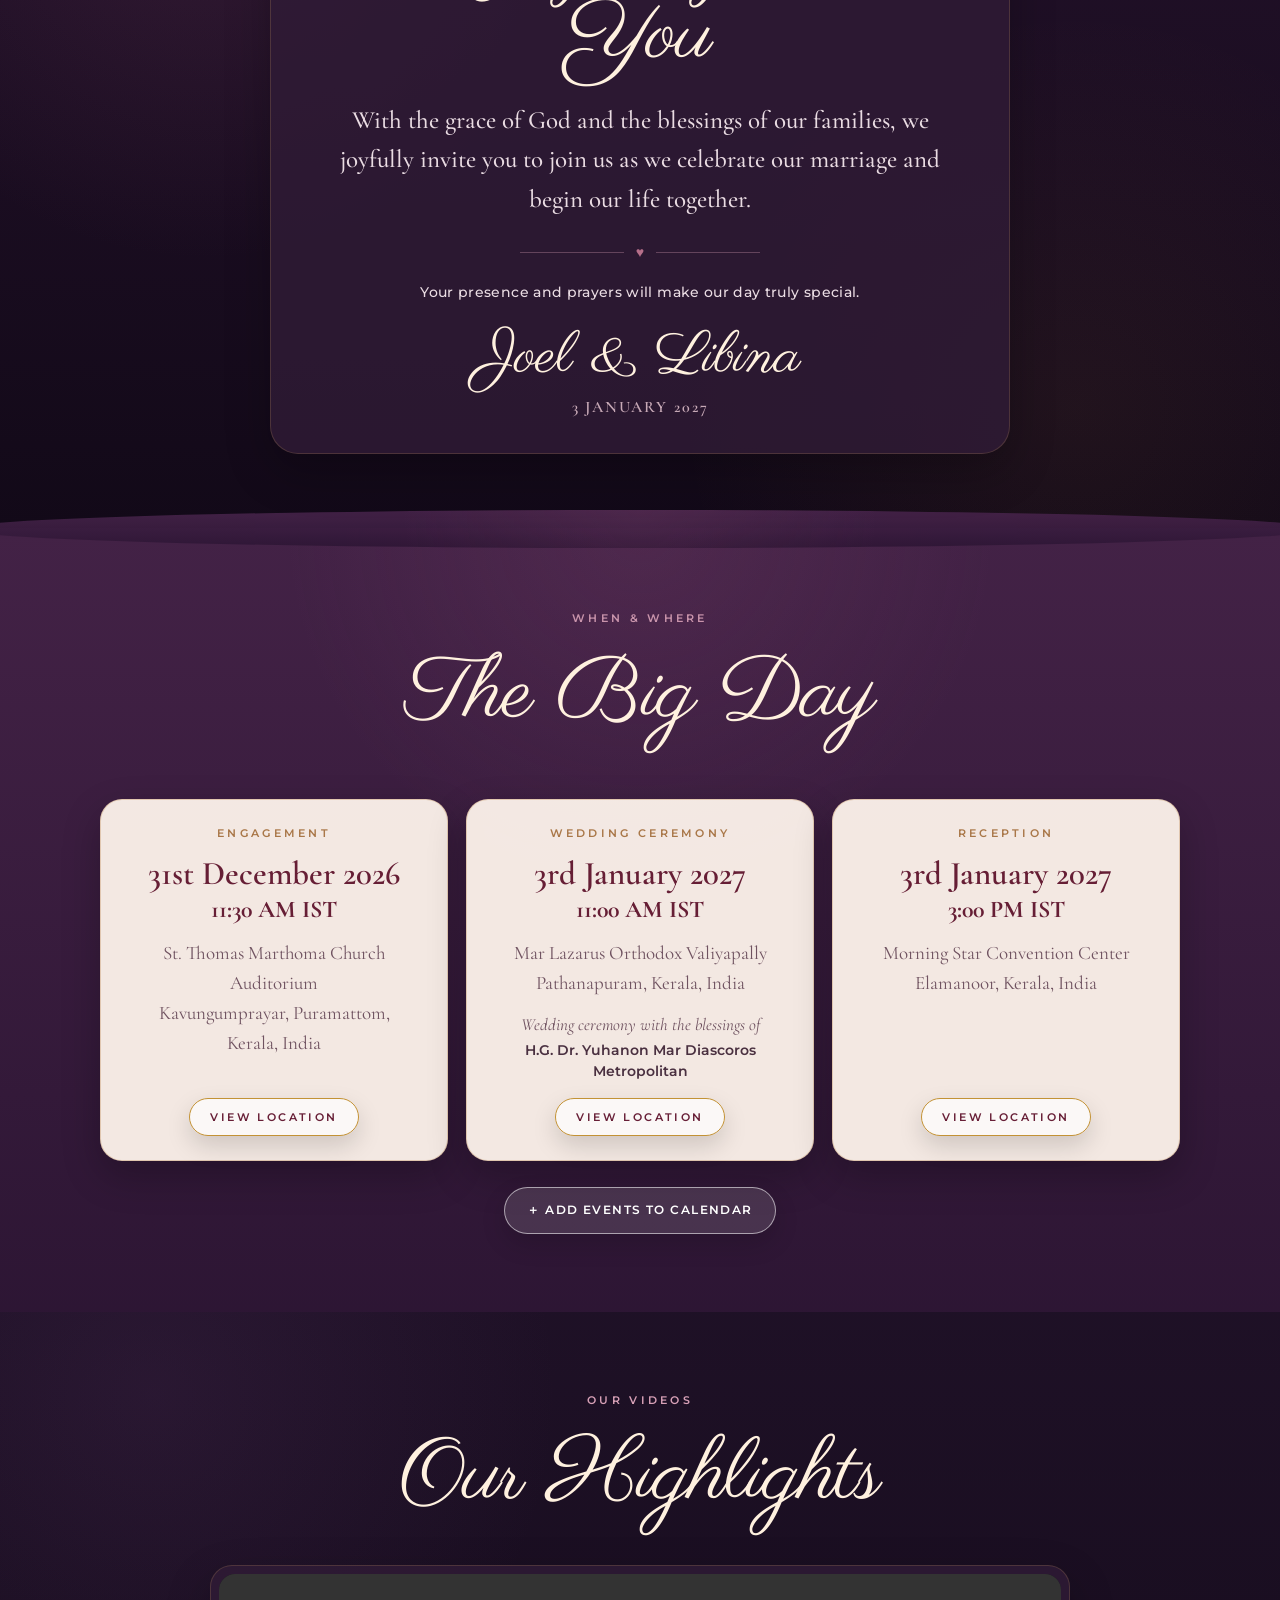
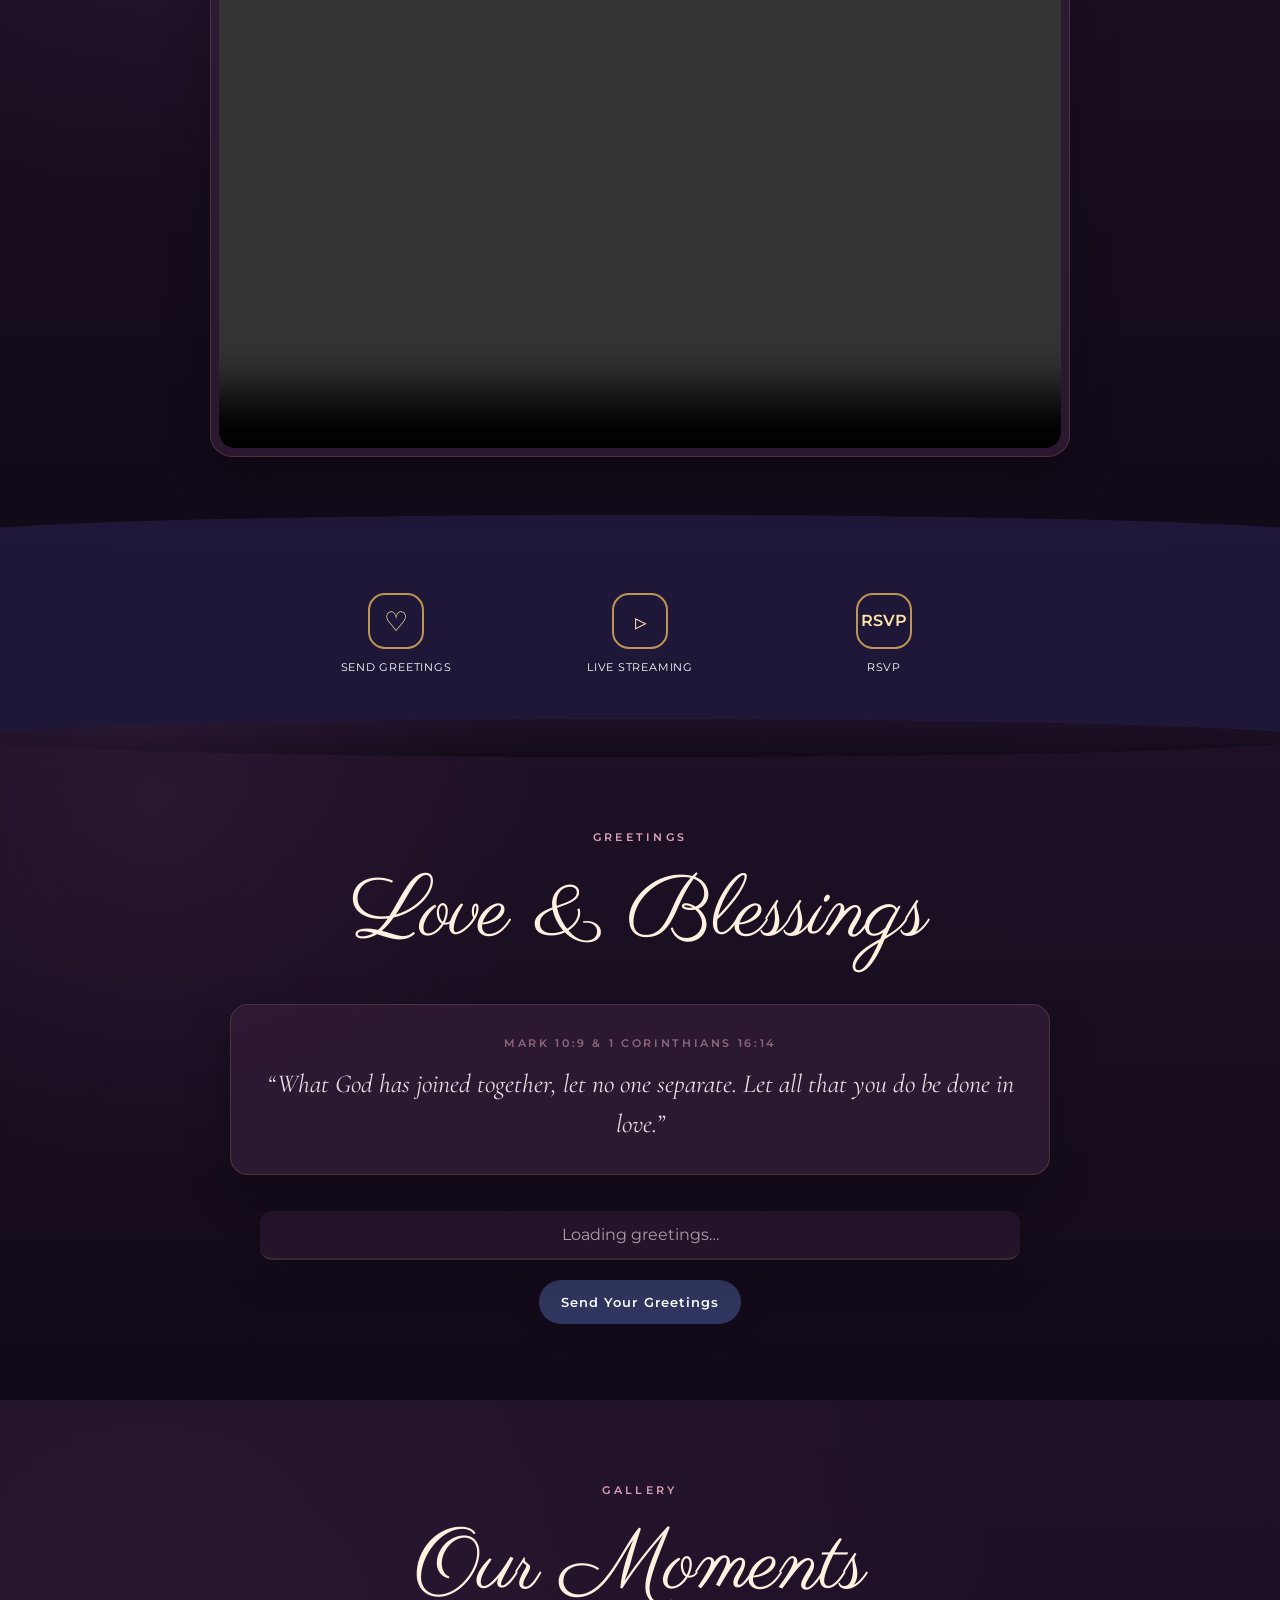
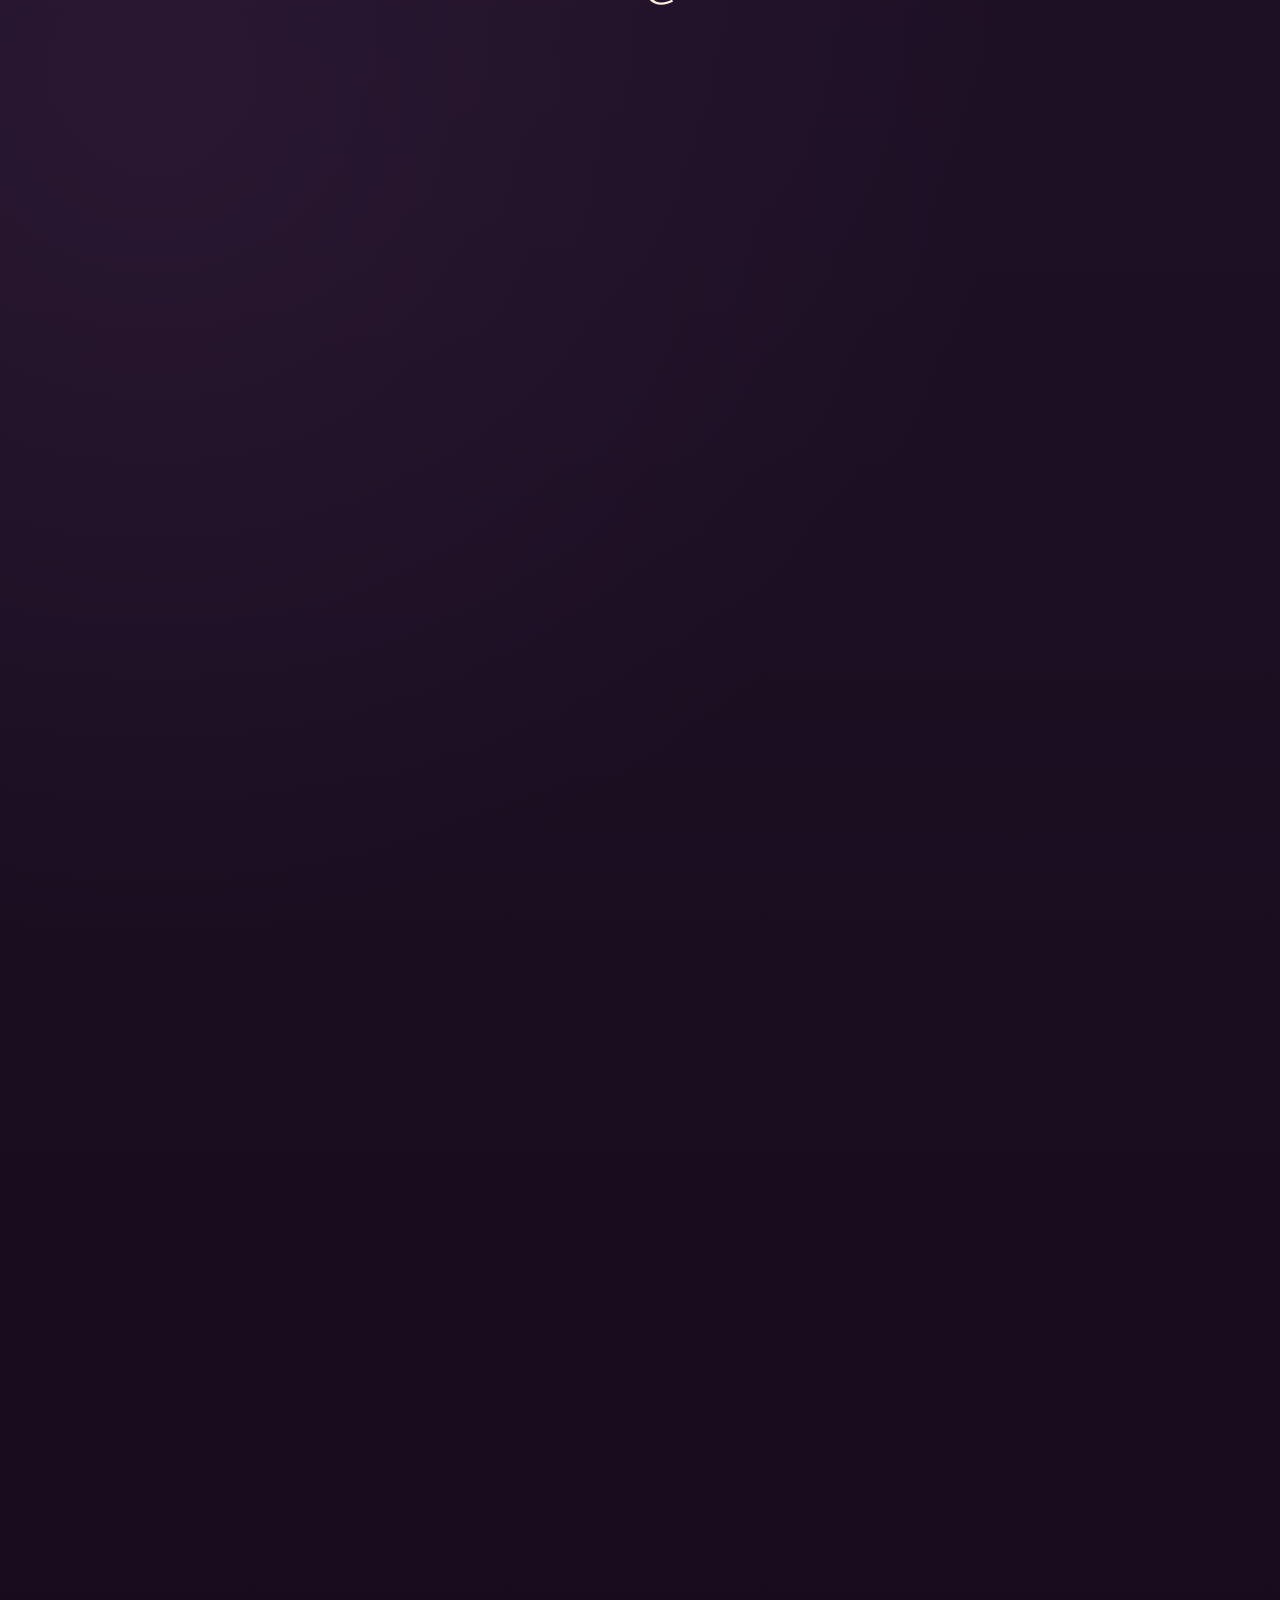
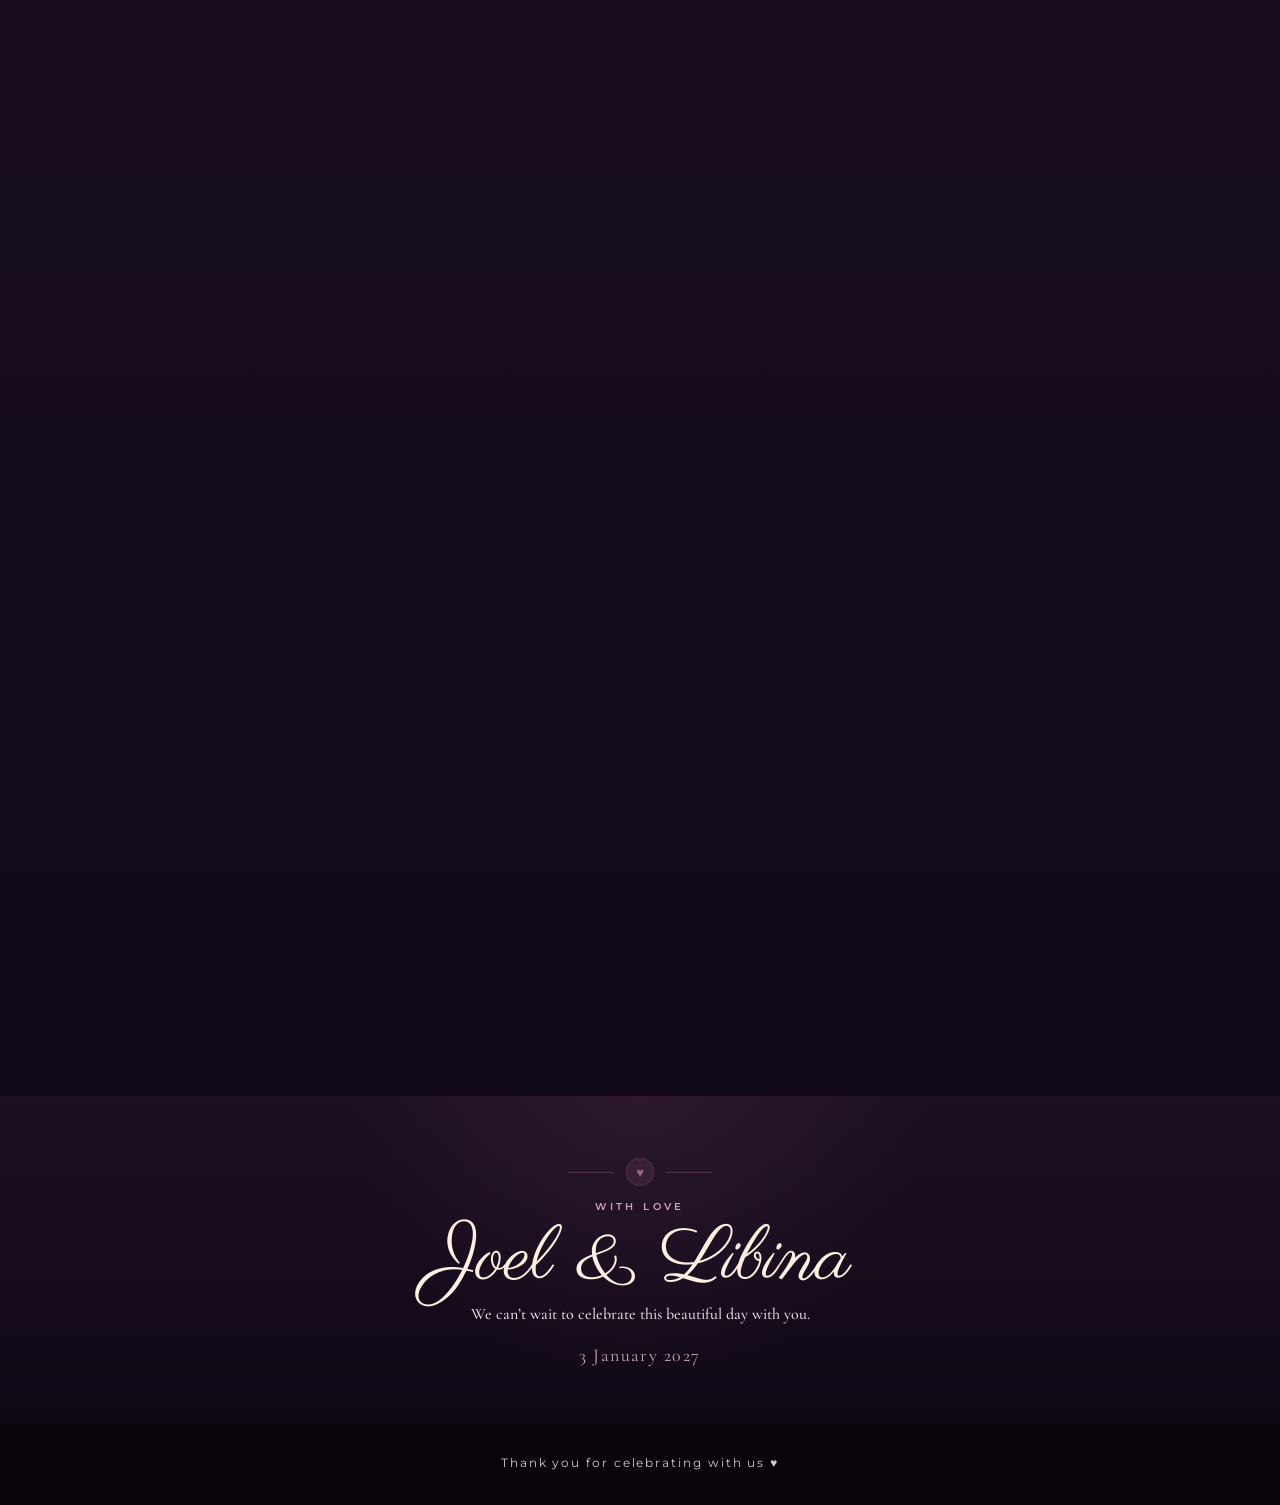
==== commit 4f79f70d: "Update index.html" ====
--- a/index.html
+++ b/index.html
@@ -46,9 +46,54 @@
 
   <div class="opening-screen" id="openingScreen" role="dialog" aria-modal="true" aria-labelledby="openingTitle">
     <div class="opening-envelope-page">
-      <h1 id="openingTitle" class="visually-hidden">Joel and Libina wedding invitation opening</h1>
-      <div class="opening-art" aria-hidden="true"></div>
-      <button class="opening-reveal-hotspot" id="openingReveal" type="button" aria-label="Open Joel and Libina's wedding invitation"></button>
+      <div class="opening-paper-texture" aria-hidden="true"></div>
+
+      <div class="opening-bottom-seams" aria-hidden="true">
+        <span class="opening-seam opening-seam-left"></span>
+        <span class="opening-seam opening-seam-right"></span>
+      </div>
+
+      <div class="opening-flap" id="openingFlap" aria-hidden="true">
+        <div class="opening-flap-face opening-flap-front">
+          <div class="embossed-florals">
+            <span class="embossed-flower flower-one">❀</span>
+            <span class="embossed-flower flower-two">❧</span>
+            <span class="embossed-flower flower-three">✿</span>
+            <span class="embossed-flower flower-four">❦</span>
+            <span class="embossed-flower flower-five">☘</span>
+            <span class="embossed-dot dot-one"></span>
+            <span class="embossed-dot dot-two"></span>
+            <span class="embossed-dot dot-three"></span>
+          </div>
+
+          <h1 id="openingTitle">Tap to Reveal</h1>
+        </div>
+
+        <div class="opening-flap-face opening-flap-back"></div>
+      </div>
+
+      <button
+        class="wax-seal"
+        id="openingReveal"
+        type="button"
+        aria-label="Open Joel and Libina's wedding invitation"
+      >
+        <span class="seal-ring" aria-hidden="true"></span>
+        <span class="seal-monogram" aria-hidden="true">
+          <b class="seal-j">J</b>
+          <i class="seal-l">L</i>
+        </span>
+      </button>
+
+      <div class="opening-family-copy">
+        <p>With joyful hearts,</p>
+        <p>the families of</p>
+        <strong>Joel &amp; Libina</strong>
+        <p>invite you to celebrate their wedding</p>
+        <div class="opening-family-flourish" aria-hidden="true">❧</div>
+      </div>
+
+      <div class="opening-inner-paper" aria-hidden="true"></div>
     </div>
   </div>
 
@@ -480,11 +525,11 @@
         // Let the roughly one-second curtain sweep finish before fading away.
         openingTimer = window.setTimeout(() => {
           curtainTransition?.classList.add("done");
-        }, 1910);
+        }, 2010);
 
         window.setTimeout(() => {
           curtainTransition?.classList.remove("show", "open");
-        }, 2240);
+        }, 2340);
       };
 
       openingReveal?.addEventListener("click", finishOpening);
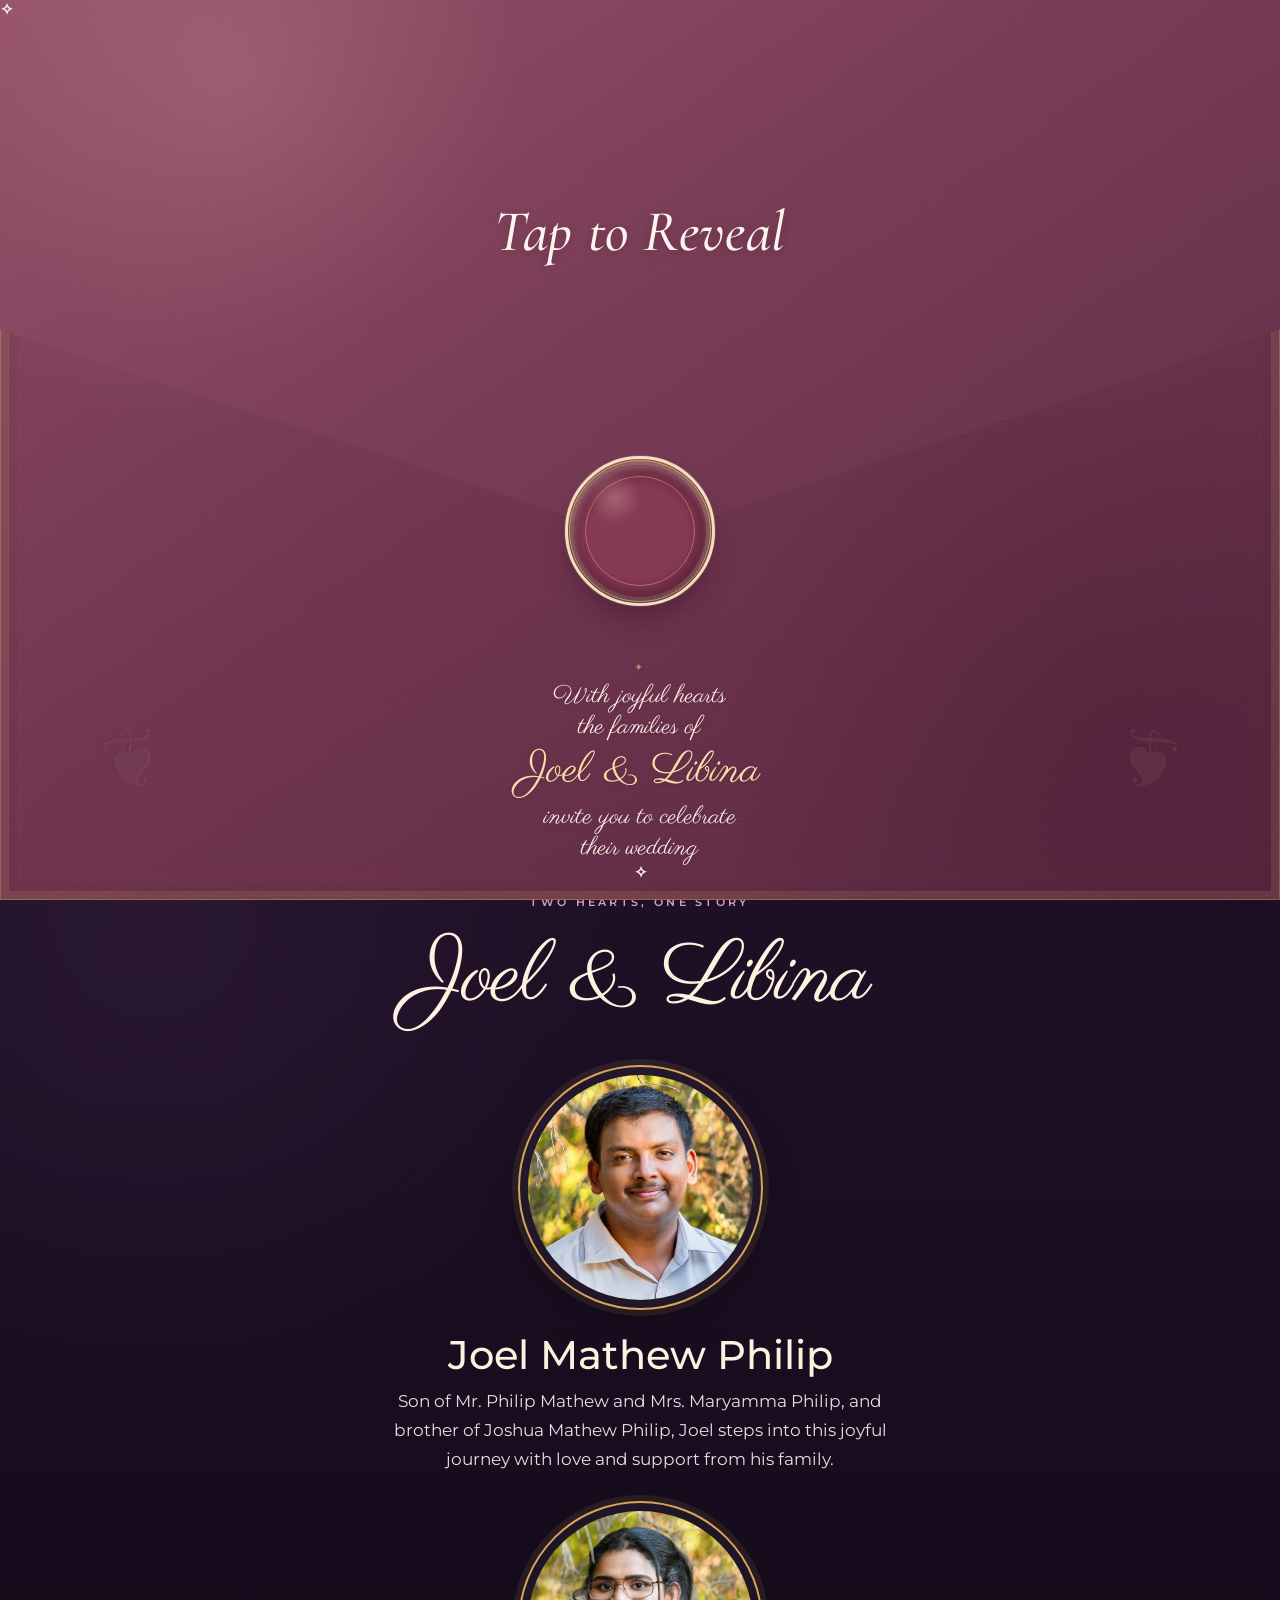
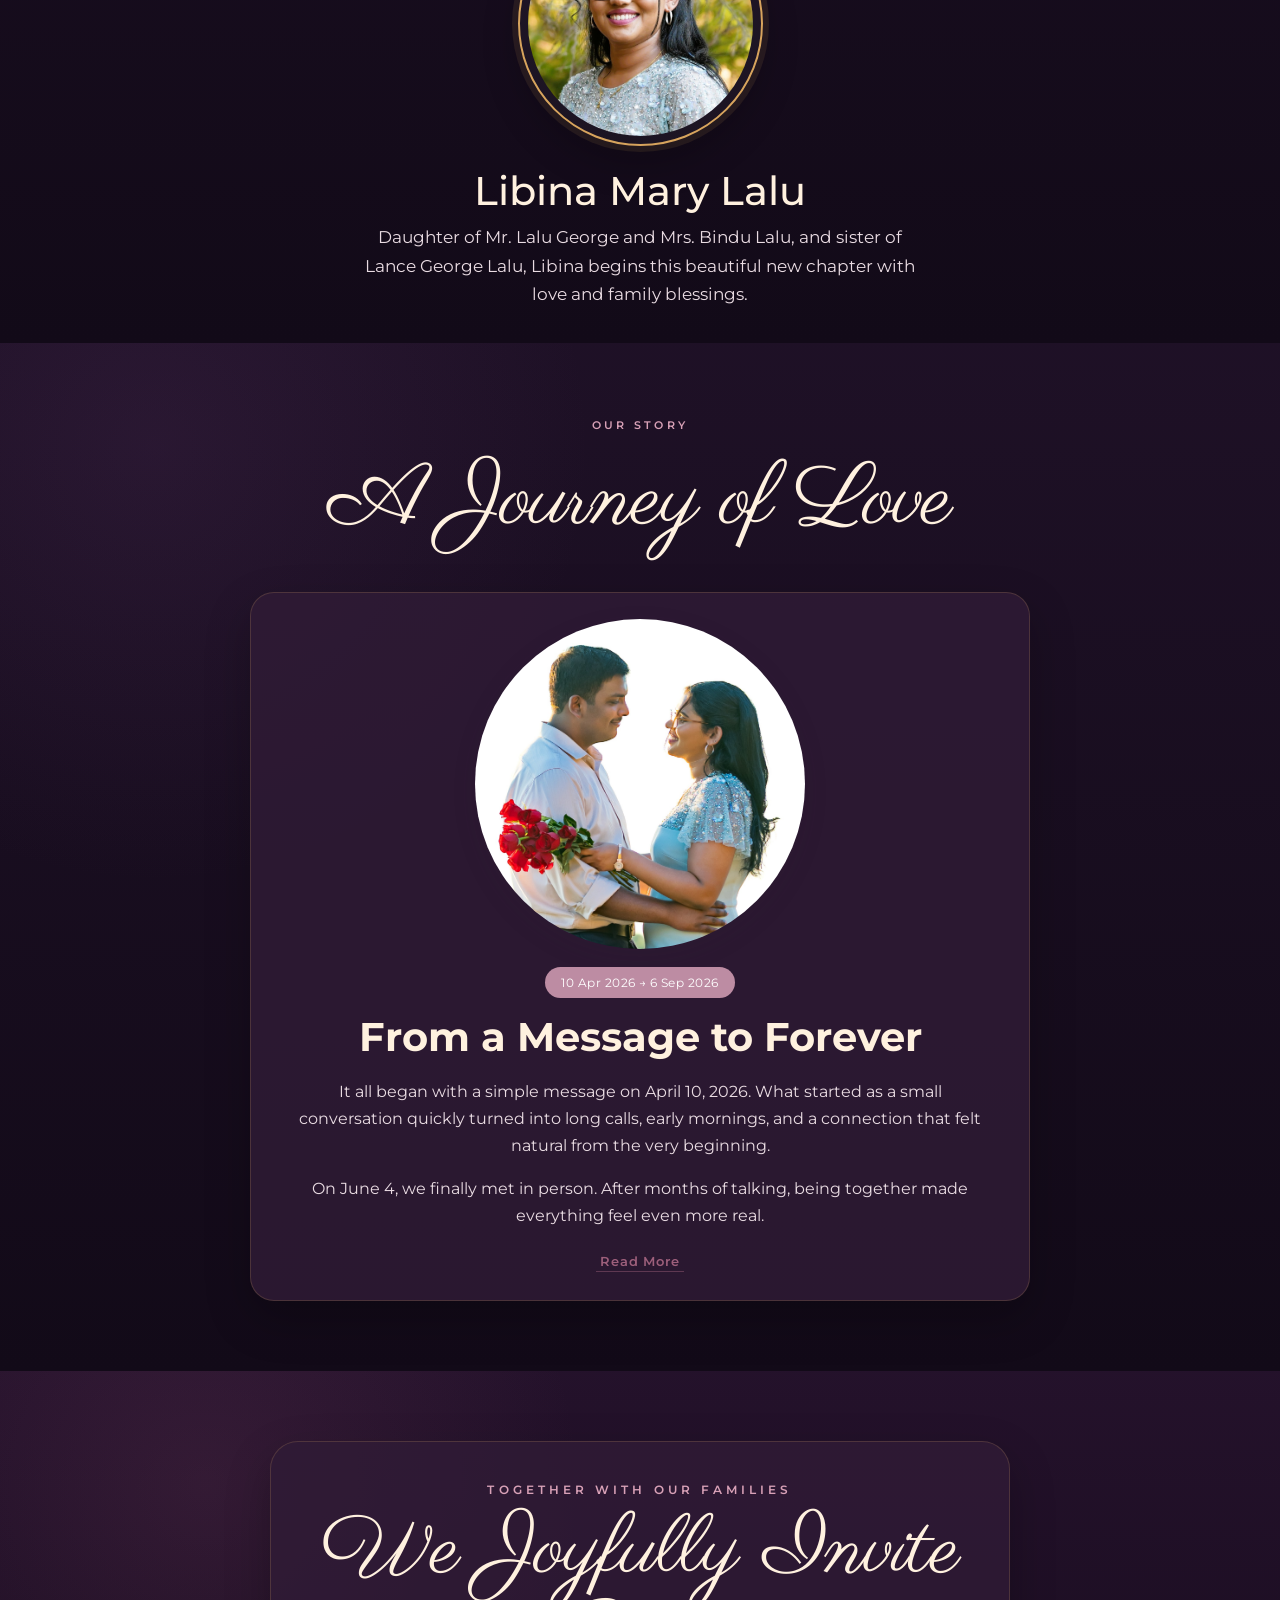
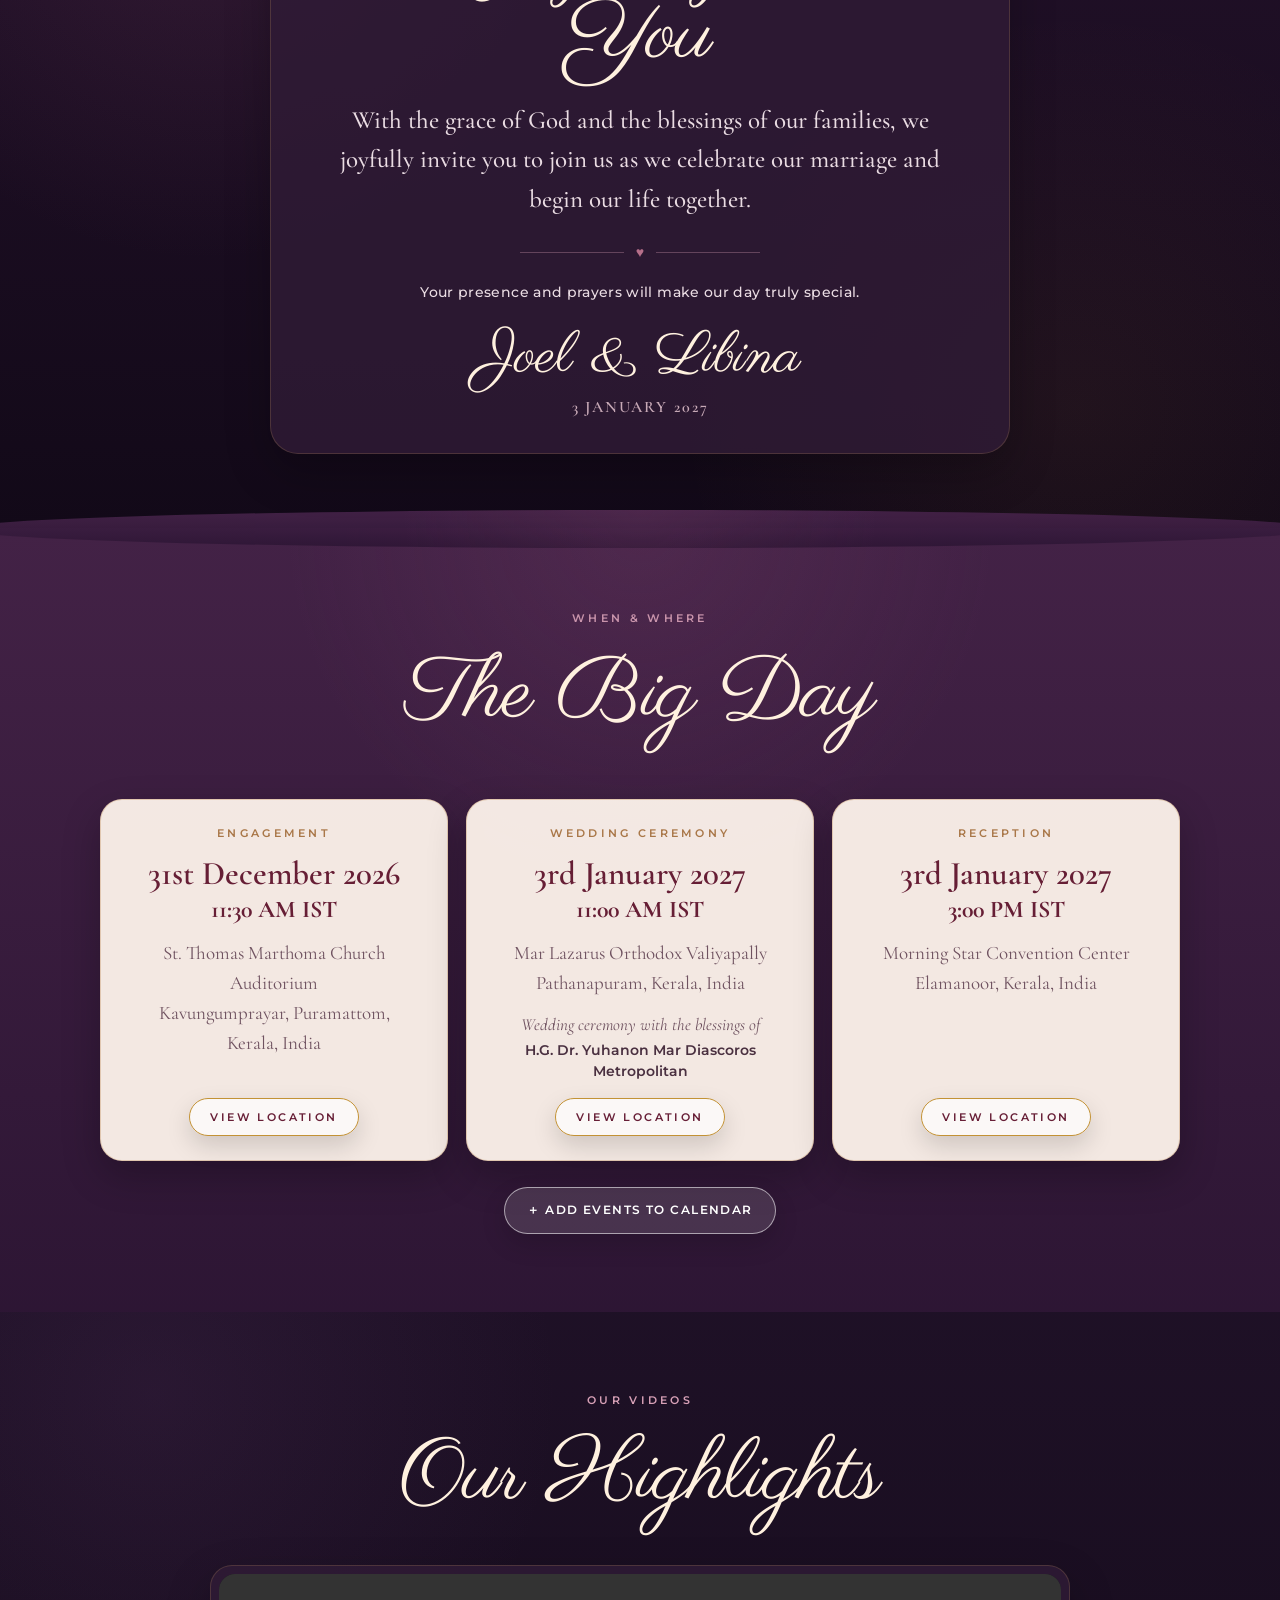
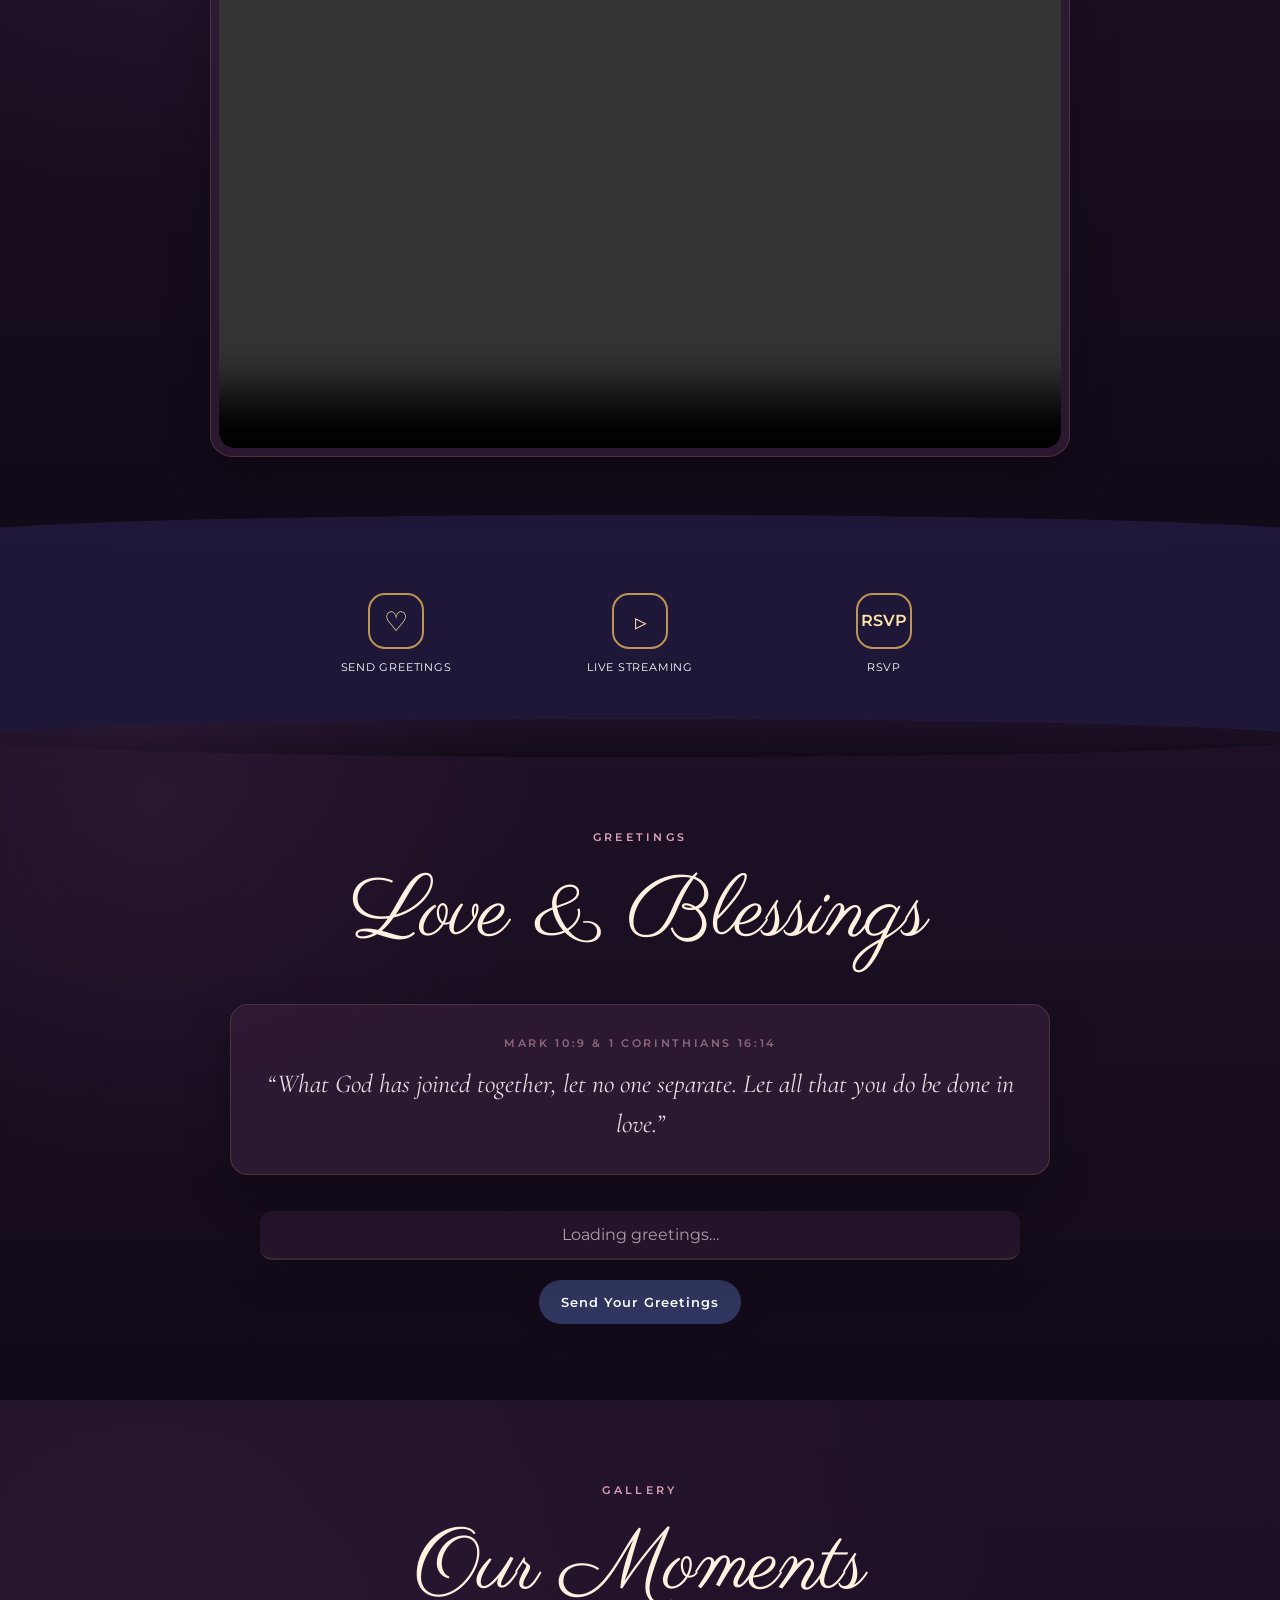
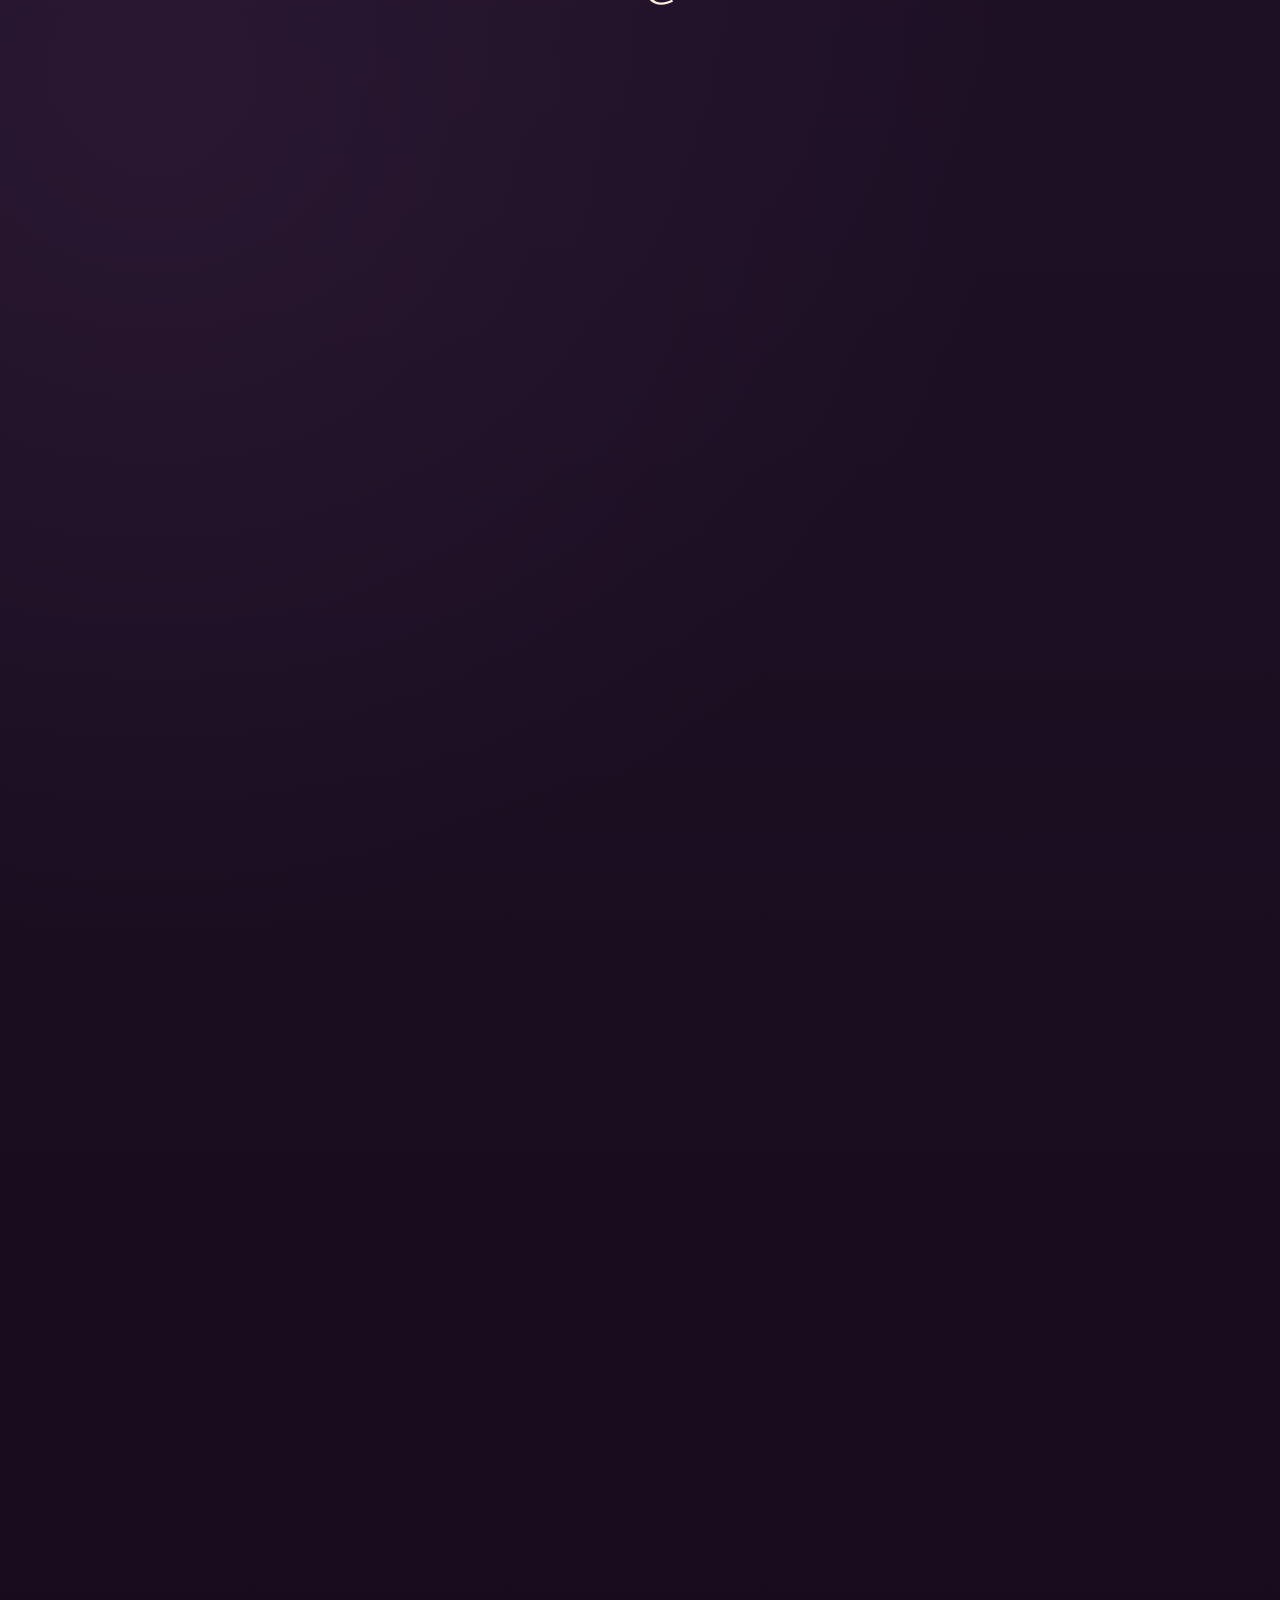
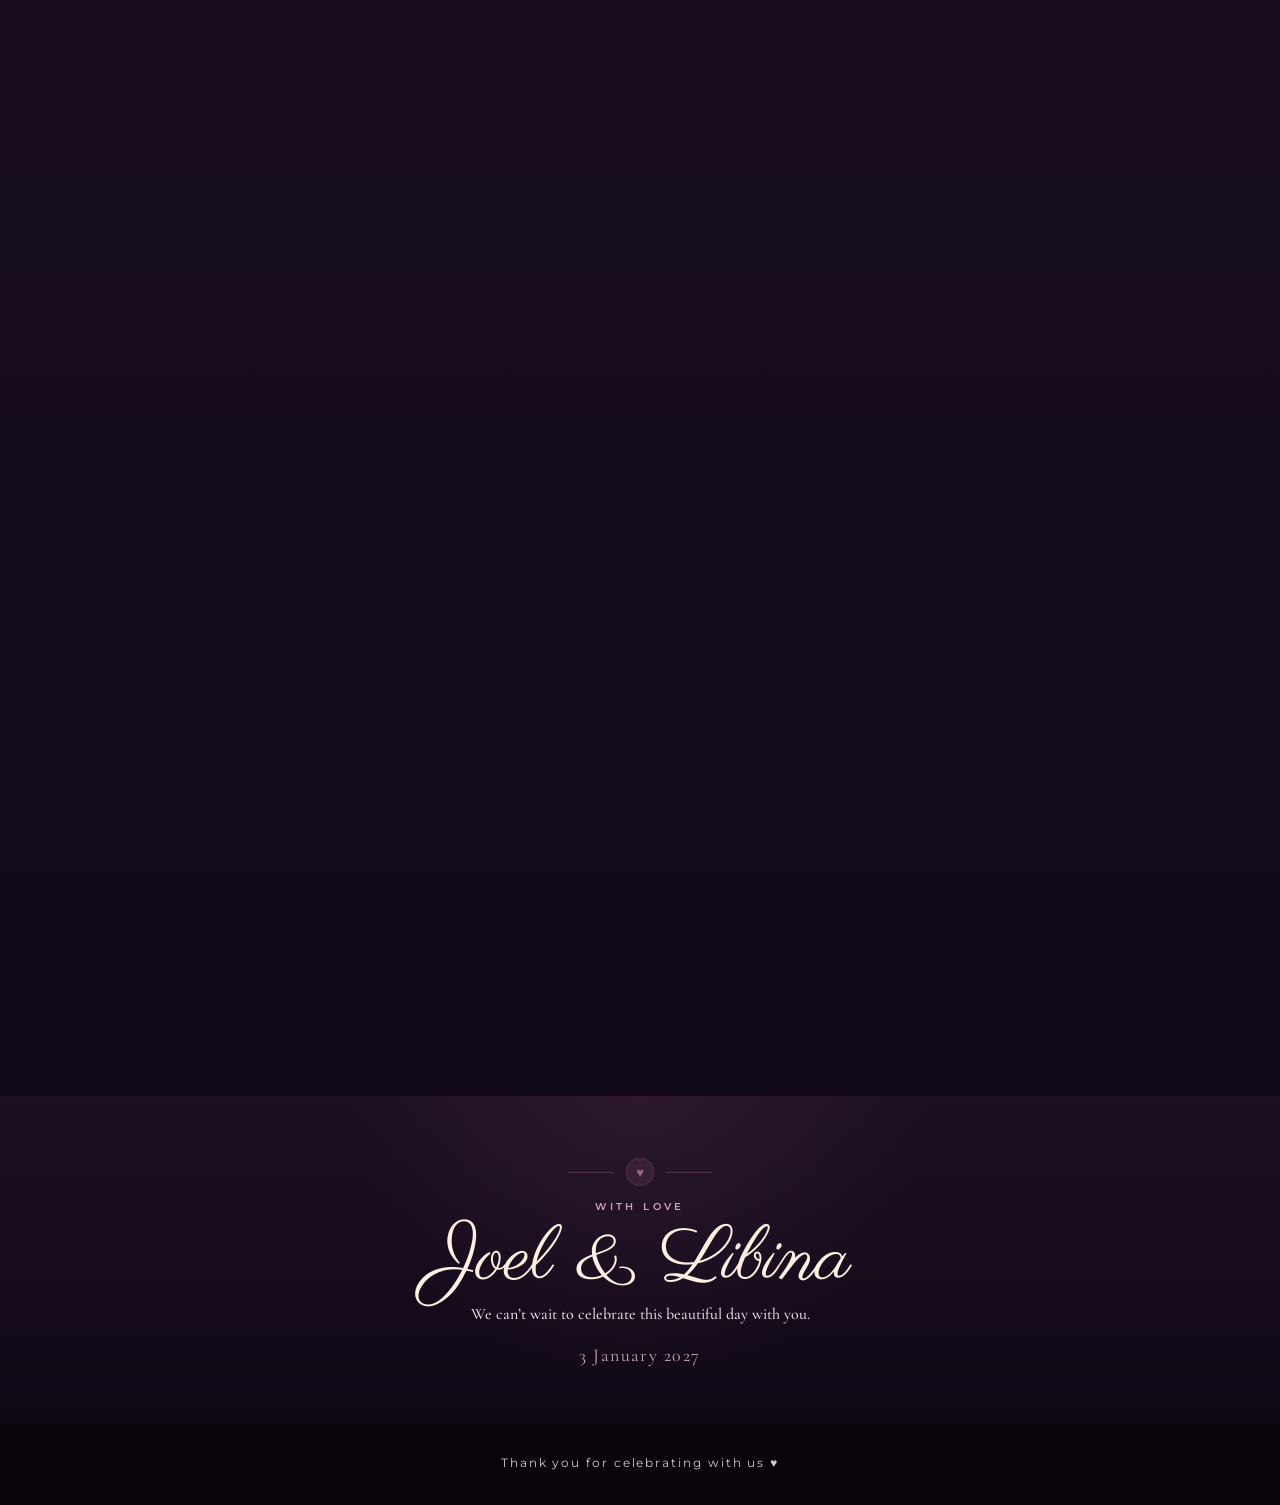
==== commit 1b9cced9: "Update index.html" ====
--- a/index.html
+++ b/index.html
@@ -29,7 +29,7 @@
           themeMeta?.setAttribute("content", "#160d1d");
         }
 
-        openingSeen = sessionStorage.getItem("joel-libina-opening-seen") === "1";
+        openingSeen = sessionStorage.getItem("joel-libina-opening-v2-seen") === "1";
       } catch (error) {
         // If storage is unavailable, keep the new dark-mode default.
         themeMeta?.setAttribute("content", "#160d1d");
@@ -47,53 +47,26 @@
   <div class="opening-screen" id="openingScreen" role="dialog" aria-modal="true" aria-labelledby="openingTitle">
     <div class="opening-envelope-page">
       <div class="opening-paper-texture" aria-hidden="true"></div>
-
-      <div class="opening-bottom-seams" aria-hidden="true">
-        <span class="opening-seam opening-seam-left"></span>
-        <span class="opening-seam opening-seam-right"></span>
-      </div>
-
-      <div class="opening-flap" id="openingFlap" aria-hidden="true">
+      <div class="opening-bottom-seams" aria-hidden="true"></div>
+      <div class="opening-corner opening-corner-bottom-left" aria-hidden="true"></div>
+      <div class="opening-corner opening-corner-bottom-right" aria-hidden="true"></div>
+      <div class="opening-flap" id="openingFlap">
         <div class="opening-flap-face opening-flap-front">
-          <div class="embossed-florals">
-            <span class="embossed-flower flower-one">❀</span>
-            <span class="embossed-flower flower-two">❧</span>
-            <span class="embossed-flower flower-three">✿</span>
-            <span class="embossed-flower flower-four">❦</span>
-            <span class="embossed-flower flower-five">☘</span>
-            <span class="embossed-dot dot-one"></span>
-            <span class="embossed-dot dot-two"></span>
-            <span class="embossed-dot dot-three"></span>
-          </div>
-
-          <h1 id="openingTitle">Tap to Reveal</h1>
+          <div class="opening-corner opening-corner-top-left"></div>
+          <div class="opening-corner opening-corner-top-right"></div>
+          <div class="opening-flap-title"><h1 id="openingTitle">Tap to Reveal</h1><div class="opening-divider"><span></span><b>✧</b><span></span></div></div>
+          <svg class="opening-flap-edge" viewBox="0 0 100 100" preserveAspectRatio="none"><path d="M0 59 L50 100 L100 59" /></svg>
         </div>
-
-        <div class="opening-flap-face opening-flap-back"></div>
-      </div>
-
-      <button
-        class="wax-seal"
-        id="openingReveal"
-        type="button"
-        aria-label="Open Joel and Libina's wedding invitation"
-      >
-        <span class="seal-ring" aria-hidden="true"></span>
-        <span class="seal-monogram" aria-hidden="true">
-          <b class="seal-j">J</b>
-          <i class="seal-l">L</i>
-        </span>
-      </button>
-
+        <div class="opening-flap-face opening-flap-back" aria-hidden="true"></div>
+      </div>
+      <button class="wax-seal" id="openingReveal" type="button" aria-label="Open Joel and Libina's wedding invitation"></button>
       <div class="opening-family-copy">
-        <p>With joyful hearts,</p>
-        <p>the families of</p>
+        <p class="opening-family-kicker">With joyful hearts</p>
+        <p class="opening-family-intro">the families of</p>
         <strong>Joel &amp; Libina</strong>
-        <p>invite you to celebrate their wedding</p>
-        <div class="opening-family-flourish" aria-hidden="true">❧</div>
-      </div>
-
-      <div class="opening-inner-paper" aria-hidden="true"></div>
+        <p class="opening-family-invite">invite you to celebrate<br>their wedding</p>
+        <div class="opening-divider" aria-hidden="true"><span></span><b>✧</b><span></span></div>
+      </div>
     </div>
   </div>
 
@@ -493,10 +466,19 @@
         if (!openingScreen || openingScreen.classList.contains("is-opening")) return;
 
         openingReveal?.setAttribute("disabled", "");
+        if (window.matchMedia("(prefers-reduced-motion: reduce)").matches) {
+          try { sessionStorage.setItem("joel-libina-opening-v2-seen", "1"); } catch (error) {}
+          openingScreen.hidden = true;
+          openingScreen.inert = true;
+          root.classList.remove("opening-pending");
+          root.classList.add("opening-seen");
+          document.querySelector(".hero-arrow")?.focus({ preventScroll: true });
+          return;
+        }
         openingScreen.classList.add("is-opening");
 
         try {
-          sessionStorage.setItem("joel-libina-opening-seen", "1");
+          sessionStorage.setItem("joel-libina-opening-v2-seen", "1");
         } catch (error) {
           // Ignore storage errors.
         }
@@ -513,7 +495,6 @@
         // covering the hero underneath.
         window.setTimeout(() => {
           openingScreen.hidden = true;
-          root.classList.remove("opening-pending");
           root.classList.add("opening-seen");
         }, 680);
 
@@ -525,6 +506,9 @@
         // Let the roughly one-second curtain sweep finish before fading away.
         openingTimer = window.setTimeout(() => {
           curtainTransition?.classList.add("done");
+          root.classList.remove("opening-pending");
+          openingScreen.inert = true;
+          document.querySelector(".hero-arrow")?.focus({ preventScroll: true });
         }, 2010);
 
         window.setTimeout(() => {
--- a/style.css
+++ b/style.css
@@ -1734,23 +1734,48 @@
   position: absolute;
   inset: 0;
   overflow: hidden;
+  background:
+    radial-gradient(circle at 16% 13%, rgba(255,226,214,.11), transparent 24%),
+    radial-gradient(circle at 84% 18%, rgba(255,214,199,.055), transparent 20%),
+    radial-gradient(circle at 88% 84%, rgba(35,8,26,.20), transparent 31%),
+    repeating-linear-gradient(
+      0deg,
+      rgba(255,255,255,.012) 0 1px,
+      rgba(72,26,49,.012) 1px 2px,
+      transparent 2px 4px
+    ),
+    linear-gradient(145deg, #8b4a62 0%, #71364f 46%, #592840 100%);
   isolation: isolate;
-  background:
-    radial-gradient(circle at 16% 12%, rgba(255,226,214,.085), transparent 23%),
-    radial-gradient(circle at 84% 14%, rgba(255,218,202,.055), transparent 20%),
-    radial-gradient(circle at 50% 66%, rgba(50,14,36,.09), transparent 42%),
-    repeating-linear-gradient(7deg, rgba(255,255,255,.016) 0 1px, transparent 1px 5px),
-    repeating-linear-gradient(101deg, rgba(39,10,29,.022) 0 1px, transparent 1px 7px),
-    linear-gradient(145deg, #914e66 0%, #7b3b55 46%, #642d49 100%);
-}
-
+  box-shadow:
+    inset 0 0 0 1px rgba(235,196,128,.26),
+    inset 0 0 0 8px rgba(84,34,58,.08),
+    inset 0 0 0 9px rgba(231,189,119,.14),
+    inset 0 0 0 18px rgba(61,21,44,.05);
+}
+
+.opening-envelope-page::before,
+.opening-envelope-page::after {
+  position: absolute;
+  z-index: 2;
+  bottom: 11.5%;
+  color: rgba(83,35,56,.18);
+  font-family: 'Cormorant Garamond', serif;
+  font-size: clamp(46px, 12vw, 78px);
+  line-height: 1;
+  pointer-events: none;
+  text-shadow:
+    -1px -1px 0 rgba(67,24,47,.08),
+    1px 1px 0 rgba(255,205,194,.10);
+}
 .opening-envelope-page::before {
-  content: '';
-  position: absolute;
-  inset: 0;
-  z-index: 0;
-  pointer-events: none;
-  background: radial-gradient(circle at 50% 44%, transparent 0 55%, rgba(39,9,28,.12) 100%);
+  content: '❦';
+  left: 8%;
+  transform: rotate(-16deg);
+}
+.opening-envelope-page::after {
+  content: '❦';
+  right: 8%;
+  transform: rotate(16deg) scaleX(-1);
 }
 
 .opening-paper-texture {
@@ -1758,460 +1783,285 @@
   inset: 0;
   z-index: 1;
   pointer-events: none;
-  opacity: .55;
+  opacity: .56;
+  background:
+    repeating-linear-gradient(7deg, rgba(255,255,255,.035) 0 1px, transparent 1px 5px),
+    repeating-linear-gradient(101deg, rgba(35,8,25,.044) 0 1px, transparent 1px 7px),
+    radial-gradient(circle at 22% 33%, rgba(255,255,255,.030) 0 1px, transparent 1.5px);
+  background-size: auto, auto, 8px 8px;
   mix-blend-mode: soft-light;
-  background:
-    radial-gradient(circle at 18% 22%, rgba(255,255,255,.045) 0 1px, transparent 1.5px),
-    radial-gradient(circle at 76% 61%, rgba(255,255,255,.032) 0 1px, transparent 1.4px),
-    repeating-linear-gradient(0deg, rgba(255,255,255,.021) 0 1px, transparent 1px 4px);
-  background-size: 8px 8px, 10px 10px, auto;
-}
-
-.opening-gold-frame {
-  position: absolute;
-  z-index: 20;
+}
+
+.opening-paper-texture::after {
+  content: '';
+  position: absolute;
+  inset: 18px;
+  border: 1px solid rgba(230,190,122,.11);
+  box-shadow:
+    inset 0 0 0 5px rgba(90,39,61,.035),
+    inset 0 0 0 6px rgba(230,190,122,.06);
   pointer-events: none;
 }
 
-.opening-gold-frame-outer {
-  inset: 16px;
-  border: 2px solid rgba(236,195,121,.92);
-  box-shadow:
-    0 0 0 1px rgba(77,32,27,.28),
-    inset 0 0 0 1px rgba(255,239,198,.20);
-}
-
-.opening-gold-frame-inner {
-  inset: 24px;
-  border: 1px solid rgba(228,181,103,.72);
-}
-
-.opening-floral-wrap {
+.opening-bottom-seams {
+  position: absolute;
+  inset: 0;
+  z-index: 3;
+  pointer-events: none;
+}
+
+.opening-seam {
+  position: absolute;
+  top: 56%;
+  width: 72%;
+  height: 1px;
+  background: linear-gradient(90deg, rgba(55,18,38,.08), rgba(65,22,42,.45), rgba(255,211,192,.20));
+  box-shadow: 0 1px 0 rgba(255,221,205,.10);
+  transform-origin: center;
+}
+
+.opening-seam-left {
+  left: -10%;
+  transform: rotate(29deg);
+}
+
+.opening-seam-right {
+  right: -10%;
+  transform: rotate(-29deg);
+}
+
+.opening-flap {
   position: absolute;
   z-index: 6;
-  pointer-events: none;
-}
-
-.opening-floral-wrap-top-left {
-  top: 16px;
-  left: 18px;
-  width: min(41vw, 270px);
-}
-
-.opening-floral-wrap-top-right {
-  top: 16px;
-  right: 18px;
-  width: min(41vw, 270px);
-  transform: scaleX(-1);
-}
-
-.opening-floral-wrap-bottom-left {
-  left: 24px;
-  bottom: 22px;
-  width: min(28vw, 176px);
-}
-
-.opening-floral-wrap-bottom-right {
-  right: 24px;
-  bottom: 22px;
-  width: min(28vw, 176px);
-  transform: scaleX(-1);
-}
-
-.opening-floral {
-  width: 100%;
-  height: auto;
-  overflow: visible;
-  display: block;
-}
-
-.opening-floral .floral-stems path {
-  stroke: rgba(225,176,99,.72);
-  stroke-width: 1.7;
-  stroke-linecap: round;
-}
-
-.opening-floral .floral-leaves ellipse {
-  fill: #6e304a;
-  stroke: rgba(230,182,105,.66);
-  stroke-width: 1.15;
-}
-
-.opening-floral .floral-main ellipse {
-  fill: #713049;
-  stroke: rgba(236,187,109,.78);
-  stroke-width: 1.25;
-}
-
-.opening-floral .floral-main > circle:not(.floral-gold) {
-  fill: #73324b;
-  stroke: rgba(235,187,109,.72);
-  stroke-width: 1;
-}
-
-.opening-floral .floral-gold,
-.opening-floral .floral-berries circle {
-  fill: #d5a45e;
-  stroke: rgba(86,35,53,.52);
-  stroke-width: .65;
-}
-
-.opening-bottom-seams {
-  position: absolute;
-  inset: 0;
-  z-index: 4;
-  pointer-events: none;
-}
-
-.opening-seam {
-  position: absolute;
-  bottom: 34%;
-  width: 74%;
-  height: 2px;
-  background: linear-gradient(90deg, rgba(230,181,103,.84), rgba(105,40,66,.55) 68%, rgba(230,181,103,.32));
-  box-shadow:
-    0 1px 0 rgba(255,222,203,.10),
-    0 -1px 0 rgba(57,17,39,.28);
-  transform-origin: center;
-}
-
-.opening-seam-left {
-  left: -12%;
-  transform: rotate(33deg);
-}
-
-.opening-seam-right {
-  right: -12%;
-  transform: rotate(-33deg) scaleX(-1);
-}
-
-.opening-flap {
-  position: absolute;
-  inset: 0;
-  z-index: 8;
-  transform-origin: top center;
+  left: 0;
+  right: 0;
+  top: 0;
+  height: 60%;
+  transform-origin: 50% 0%;
   transform-style: preserve-3d;
-  pointer-events: none;
+  will-change: transform;
 }
 
 .opening-flap-face {
   position: absolute;
   inset: 0;
   backface-visibility: hidden;
+  -webkit-backface-visibility: hidden;
+  clip-path: polygon(0 0, 100% 0, 100% 61%, 50% 100%, 0 61%);
 }
 
 .opening-flap-front {
-  clip-path: polygon(0 0, 100% 0, 50% 57%);
+  overflow: hidden;
   background:
-    linear-gradient(180deg, rgba(255,255,255,.017), rgba(60,18,41,.035)),
-    linear-gradient(145deg, #965168 0%, #7c3c56 46%, #652d49 100%);
+    radial-gradient(circle at 18% 14%, rgba(255,227,211,.12), transparent 25%),
+    linear-gradient(145deg, #96526a 0%, #7a3d57 50%, #653049 100%);
+  box-shadow:
+    inset 0 -2px 0 rgba(62,20,42,.16),
+    0 3px 9px rgba(33,7,23,.08);
+}
+
+.opening-flap-front::before {
+  content: '';
+  position: absolute;
+  inset: 0;
+  opacity: .50;
+  background:
+    repeating-linear-gradient(8deg, rgba(255,255,255,.028) 0 1px, transparent 1px 5px),
+    repeating-linear-gradient(98deg, rgba(48,13,35,.035) 0 1px, transparent 1px 7px);
+  mix-blend-mode: soft-light;
 }
 
 .opening-flap-back {
-  clip-path: polygon(0 0, 100% 0, 50% 57%);
   transform: rotateX(180deg);
-  background: linear-gradient(180deg, #7b3b56, #5d2842);
-  box-shadow: inset 0 -18px 28px rgba(31,6,22,.18);
-}
-
-.opening-title-block {
-  position: absolute;
-  z-index: 11;
-  top: 28.7%;
-  left: 8%;
-  right: 8%;
+  background:
+    radial-gradient(circle at 50% 46%, rgba(255,255,255,.40), transparent 48%),
+    linear-gradient(165deg, #fbf4ef 0%, #efe1d8 70%, #ead7cd 100%);
+  box-shadow: inset 0 0 38px rgba(145,100,96,.08);
+}
+
+.embossed-florals {
+  position: absolute;
+  inset: 0;
+  color: rgba(93,42,62,.30);
+  pointer-events: none;
+  filter: drop-shadow(0 1px 0 rgba(255,201,190,.22));
+}
+
+.embossed-flower {
+  position: absolute;
+  font-family: 'Cormorant Garamond', serif;
+  line-height: 1;
+  text-shadow:
+    -1px -1px 0 rgba(71,26,48,.15),
+    1px 1px 0 rgba(255,197,188,.16);
+}
+
+.flower-one   { top: 12%; left: 14%; font-size: 48px; transform: rotate(-12deg); }
+.flower-two   { top: 9%;  left: 42%; font-size: 42px; transform: rotate(14deg); }
+.flower-three { top: 23%; left: 20%; font-size: 62px; transform: rotate(-8deg); }
+.flower-four  { top: 21%; right: 20%; font-size: 49px; transform: rotate(10deg); }
+.flower-five  { top: 10%; right: 12%; font-size: 47px; transform: rotate(18deg); }
+
+.embossed-dot {
+  position: absolute;
+  width: 8px;
+  height: 8px;
+  border-radius: 50%;
+  background: rgba(84,34,56,.18);
+  box-shadow:
+    inset 1px 1px 2px rgba(43,10,29,.22),
+    1px 1px 0 rgba(255,202,192,.14);
+}
+.dot-one { top: 22%; left: 52%; }
+.dot-two { top: 31%; left: 46%; width: 6px; height: 6px; }
+.dot-three { top: 17%; right: 29%; width: 5px; height: 5px; }
+
+.opening-flap-front h1 {
+  position: absolute;
+  left: 0;
+  right: 0;
+  top: 43%;
+  margin: 0;
+  color: #fff4ed;
   text-align: center;
-  pointer-events: none;
-}
-
-.opening-title-block h1 {
-  margin: 0;
-  color: #f3ddb4;
   font-family: 'Cormorant Garamond', serif;
-  font-size: clamp(42px, 10vw, 66px);
+  font-size: clamp(38px, 9.2vw, 58px);
   font-style: italic;
   font-weight: 500;
   line-height: 1;
   letter-spacing: .01em;
-  text-shadow: 0 2px 10px rgba(42,10,30,.18);
-}
-
-.opening-title-ornament {
-  width: min(50%, 245px);
-  margin: 18px auto 0;
-  display: flex;
-  align-items: center;
-  gap: 8px;
-  color: rgba(232,188,113,.90);
-}
-
-.opening-title-ornament span {
-  flex: 1;
-  height: 1px;
-  background: linear-gradient(90deg, transparent, rgba(232,188,113,.82));
-}
-
-.opening-title-ornament span:last-child {
-  background: linear-gradient(90deg, rgba(232,188,113,.82), transparent);
-}
-
-.opening-title-ornament b {
-  font-size: 11px;
-  font-weight: 400;
+  text-shadow: 0 2px 10px rgba(42,10,30,.22);
+  transform: translateY(-50%);
 }
 
 .wax-seal {
   position: absolute;
-  z-index: 12;
+  z-index: 10;
   left: 50%;
-  top: 53.2%;
-  width: clamp(118px, 28vw, 146px);
-  height: clamp(118px, 28vw, 146px);
+  top: 59%;
+  width: clamp(104px, 25vw, 132px);
+  height: clamp(104px, 25vw, 132px);
   transform: translate(-50%, -50%);
   border: 0;
   border-radius: 50%;
   cursor: pointer;
-  color: #f2c475;
+  color: #f7d9a1;
   background:
-    radial-gradient(circle at 31% 24%, rgba(255,235,211,.27), transparent 19%),
-    radial-gradient(circle at 48% 53%, #8b3950 0 48%, #6c2940 69%, #4b1931 100%);
+    radial-gradient(circle at 31% 25%, rgba(255,232,205,.23), transparent 19%),
+    radial-gradient(circle at 49% 55%, #873a54 0 50%, #692940 72%, #4d1b34 100%);
   box-shadow:
-    0 18px 36px rgba(31,5,21,.43),
-    0 0 0 3px rgba(211,157,80,.48),
-    0 0 0 8px rgba(255,225,178,.09),
-    inset 0 3px 6px rgba(255,255,255,.20),
-    inset -4px -10px 16px rgba(45,5,29,.34),
-    inset 5px 6px 10px rgba(255,199,185,.09);
+    0 16px 30px rgba(31,6,22,.40),
+    0 3px 9px rgba(255,219,207,.06),
+    0 0 0 5px rgba(224,180,111,.22),
+    0 0 0 10px rgba(255,231,194,.14),
+    inset 0 3px 5px rgba(255,255,255,.20),
+    inset -3px -9px 14px rgba(45,5,30,.30),
+    inset 4px 5px 9px rgba(255,201,190,.08);
   -webkit-tap-highlight-color: transparent;
 }
 
-.wax-seal::before,
+.wax-seal::before {
+  content: '';
+  position: absolute;
+  inset: -5px;
+  border-radius: 50%;
+  border: 1px solid rgba(236,195,128,.58);
+}
+
 .wax-seal::after {
   content: '';
   position: absolute;
+  inset: 11px;
   border-radius: 50%;
-  pointer-events: none;
-}
-
-.wax-seal::before {
-  inset: 7px;
-  border: 1px solid rgba(244,203,134,.60);
-  box-shadow:
-    inset 0 0 0 4px rgba(75,20,43,.18),
-    inset 0 0 0 5px rgba(255,222,168,.07);
-}
-
-.wax-seal::after {
-  width: 36%;
-  height: 21%;
-  top: 12%;
-  left: 17%;
-  background: radial-gradient(ellipse, rgba(255,239,226,.18), transparent 72%);
-  transform: rotate(-18deg);
-}
-
-.seal-halo {
-  position: absolute;
-  inset: -7px;
+  border: 1px solid rgba(245,207,147,.38);
+}
+
+.seal-ring {
+  position: absolute;
+  inset: 20px;
   border-radius: 50%;
-  border: 1px solid rgba(229,183,108,.62);
-  box-shadow: 0 0 17px rgba(229,183,108,.10);
-}
-
-.seal-ring {
-  position: absolute;
-  inset: 17px;
-  border-radius: 50%;
-  border: 2px solid rgba(240,193,114,.82);
-  box-shadow:
-    inset 0 0 0 2px rgba(90,31,50,.48),
-    0 0 0 1px rgba(255,227,178,.08);
+  border: 1px solid rgba(246,213,160,.19);
 }
 
 .seal-monogram {
   position: absolute;
   inset: 0;
-  display: flex;
-  align-items: center;
-  justify-content: center;
-  gap: 0;
-  color: #efc477;
-  text-shadow:
-    0 1px 0 rgba(255,247,224,.16),
-    0 2px 3px rgba(61,16,39,.20);
-}
-
-.seal-monogram b,
-.seal-monogram i {
-  position: static;
-  display: inline-block;
-  margin: 0;
-  font-family: 'Cormorant Garamond', serif;
-  font-weight: 600;
-  font-style: italic;
-  font-size: clamp(42px, 10vw, 58px);
-  line-height: .92;
+  display: block;
+  font-family: 'Parisienne', cursive;
+  transform: translateY(1px);
+}
+
+ .seal-j,
+.seal-l {
+  position: absolute;
+  top: 23%;
+  color: #ffe1aa;
+  font-size: clamp(54px, 13vw, 70px);
+  font-weight: 400;
+  line-height: 1;
+  text-shadow: 0 1px 4px rgba(34,4,19,.38);
 }
 
 .seal-j {
-  transform: rotate(-3deg) translateX(1px);
+  left: 21%;
+  transform: rotate(-7deg);
+  z-index: 2;
 }
 
 .seal-l {
-  transform: rotate(3deg) translateX(-1px);
+  right: 19%;
+  transform: rotate(5deg);
+  z-index: 1;
+}
+
+
+.wax-seal:focus-visible {
+  outline: 3px solid rgba(255,236,197,.92);
+  outline-offset: 6px;
 }
 
 .opening-family-copy {
   position: absolute;
-  z-index: 9;
+  z-index: 4;
   left: 8%;
   right: 8%;
-  bottom: max(7.4vh, 56px);
+  bottom: max(2.0vh, 12px);
+  color: rgba(255,243,234,.97);
   text-align: center;
-  color: #f3dfbf;
-  text-shadow: 0 1px 5px rgba(39,7,27,.14);
-}
-
-.opening-kicker,
-.opening-invite-line {
+  transform: rotate(-.25deg);
+  text-shadow: 0 1px 5px rgba(39,7,27,.15);
+}
+
+.opening-family-copy::before {
+  content: '✦';
+  display: block;
+  width: 100%;
+  margin: 0 auto 8px;
+  color: rgba(231,191,126,.64);
+  font: 400 11px/1 'Cormorant Garamond', serif;
+  letter-spacing: .18em;
+}
+
+.opening-family-copy p {
   margin: 0;
-  color: rgba(246,226,197,.96);
-  font-family: 'Cormorant Garamond', serif;
-  font-weight: 600;
-  font-style: normal;
-  text-transform: uppercase;
-}
-
-.opening-kicker {
-  font-size: clamp(12px, 3.1vw, 16px);
-  letter-spacing: .28em;
-}
-
-.opening-subline {
-  margin: 8px 0 4px;
-  color: rgba(245,219,191,.94);
-  font: 500 italic clamp(20px, 5vw, 27px)/1.04 'Cormorant Garamond', serif;
+  font: 500 clamp(18px, 4.7vw, 25px)/1.22 'Parisienne', cursive;
 }
 
 .opening-family-copy strong {
   display: block;
-  margin: 1px 0 11px;
-  color: #f1c783;
-  font: 500 clamp(44px, 10.4vw, 62px)/1 'Parisienne', cursive;
-  text-shadow:
-    0 1px 0 rgba(255,245,219,.10),
-    0 2px 8px rgba(41,8,28,.17);
-}
-
-.opening-invite-line {
-  font-size: clamp(11px, 2.85vw, 15px);
-  line-height: 1.42;
-  letter-spacing: .23em;
+  margin: 7px 0 8px;
+  color: #f8dca8;
+  font: 500 clamp(31px, 7.8vw, 43px)/1.05 'Parisienne', cursive;
 }
 
 .opening-family-flourish {
-  width: min(50%, 230px);
-  margin: 15px auto 0;
-  display: flex;
-  align-items: center;
-  gap: 8px;
-  color: rgba(231,188,116,.84);
-}
-
-.opening-family-flourish span {
-  flex: 1;
-  height: 1px;
-  background: linear-gradient(90deg, transparent, rgba(231,188,116,.74));
-}
-
-.opening-family-flourish span:last-child {
-  background: linear-gradient(90deg, rgba(231,188,116,.74), transparent);
-}
-
-.opening-family-flourish b {
-  font-size: 10px;
-  font-weight: 400;
-}
-
-.opening-inner-paper { display: none; }
-
-.opening-screen.is-opening .opening-title-block,
-.opening-screen.is-opening .opening-floral-wrap {
-  animation: openingDetailAway .22s ease forwards;
-}
-
-@keyframes openingDetailAway {
-  to { opacity: 0; }
-}
-
-@media (max-width: 760px) {
-  .opening-gold-frame-outer { inset: 10px; }
-  .opening-gold-frame-inner { inset: 16px; }
-
-  .opening-floral-wrap-top-left,
-  .opening-floral-wrap-top-right {
-    top: 10px;
-    width: min(43vw, 214px);
-  }
-
-  .opening-floral-wrap-top-left { left: 10px; }
-  .opening-floral-wrap-top-right { right: 10px; }
-
-  .opening-floral-wrap-bottom-left,
-  .opening-floral-wrap-bottom-right {
-    bottom: 12px;
-    width: min(29vw, 145px);
-  }
-
-  .opening-floral-wrap-bottom-left { left: 15px; }
-  .opening-floral-wrap-bottom-right { right: 15px; }
-
-  .opening-title-block {
-    top: 28.1%;
-  }
-
-  .opening-title-block h1 {
-    font-size: clamp(39px, 9.8vw, 55px);
-  }
-
-  .opening-title-ornament {
-    margin-top: 15px;
-    width: min(48%, 220px);
-  }
-
-  .wax-seal {
-    top: 53.3%;
-    width: clamp(112px, 30vw, 132px);
-    height: clamp(112px, 30vw, 132px);
-  }
-
-  .seal-monogram b,
-  .seal-monogram i {
-    font-size: clamp(39px, 10.8vw, 51px);
-  }
-
-  .opening-family-copy {
-    bottom: max(6.2vh, 45px);
-  }
-
-  .opening-kicker {
-    font-size: clamp(11px, 3vw, 14px);
-    letter-spacing: .25em;
-  }
-
-  .opening-subline {
-    margin-top: 7px;
-    font-size: clamp(18px, 4.8vw, 23px);
-  }
-
-  .opening-family-copy strong {
-    font-size: clamp(40px, 10.5vw, 54px);
-  }
-
-  .opening-invite-line {
-    font-size: clamp(10px, 2.75vw, 13px);
-    letter-spacing: .20em;
-  }
+  margin-top: 12px;
+  color: rgba(231,190,126,.82);
+  font: 400 22px/1 'Cormorant Garamond', serif;
+}
+
+.opening-inner-paper {
+  display: none;
 }
 
 /* Quick envelope reveal:
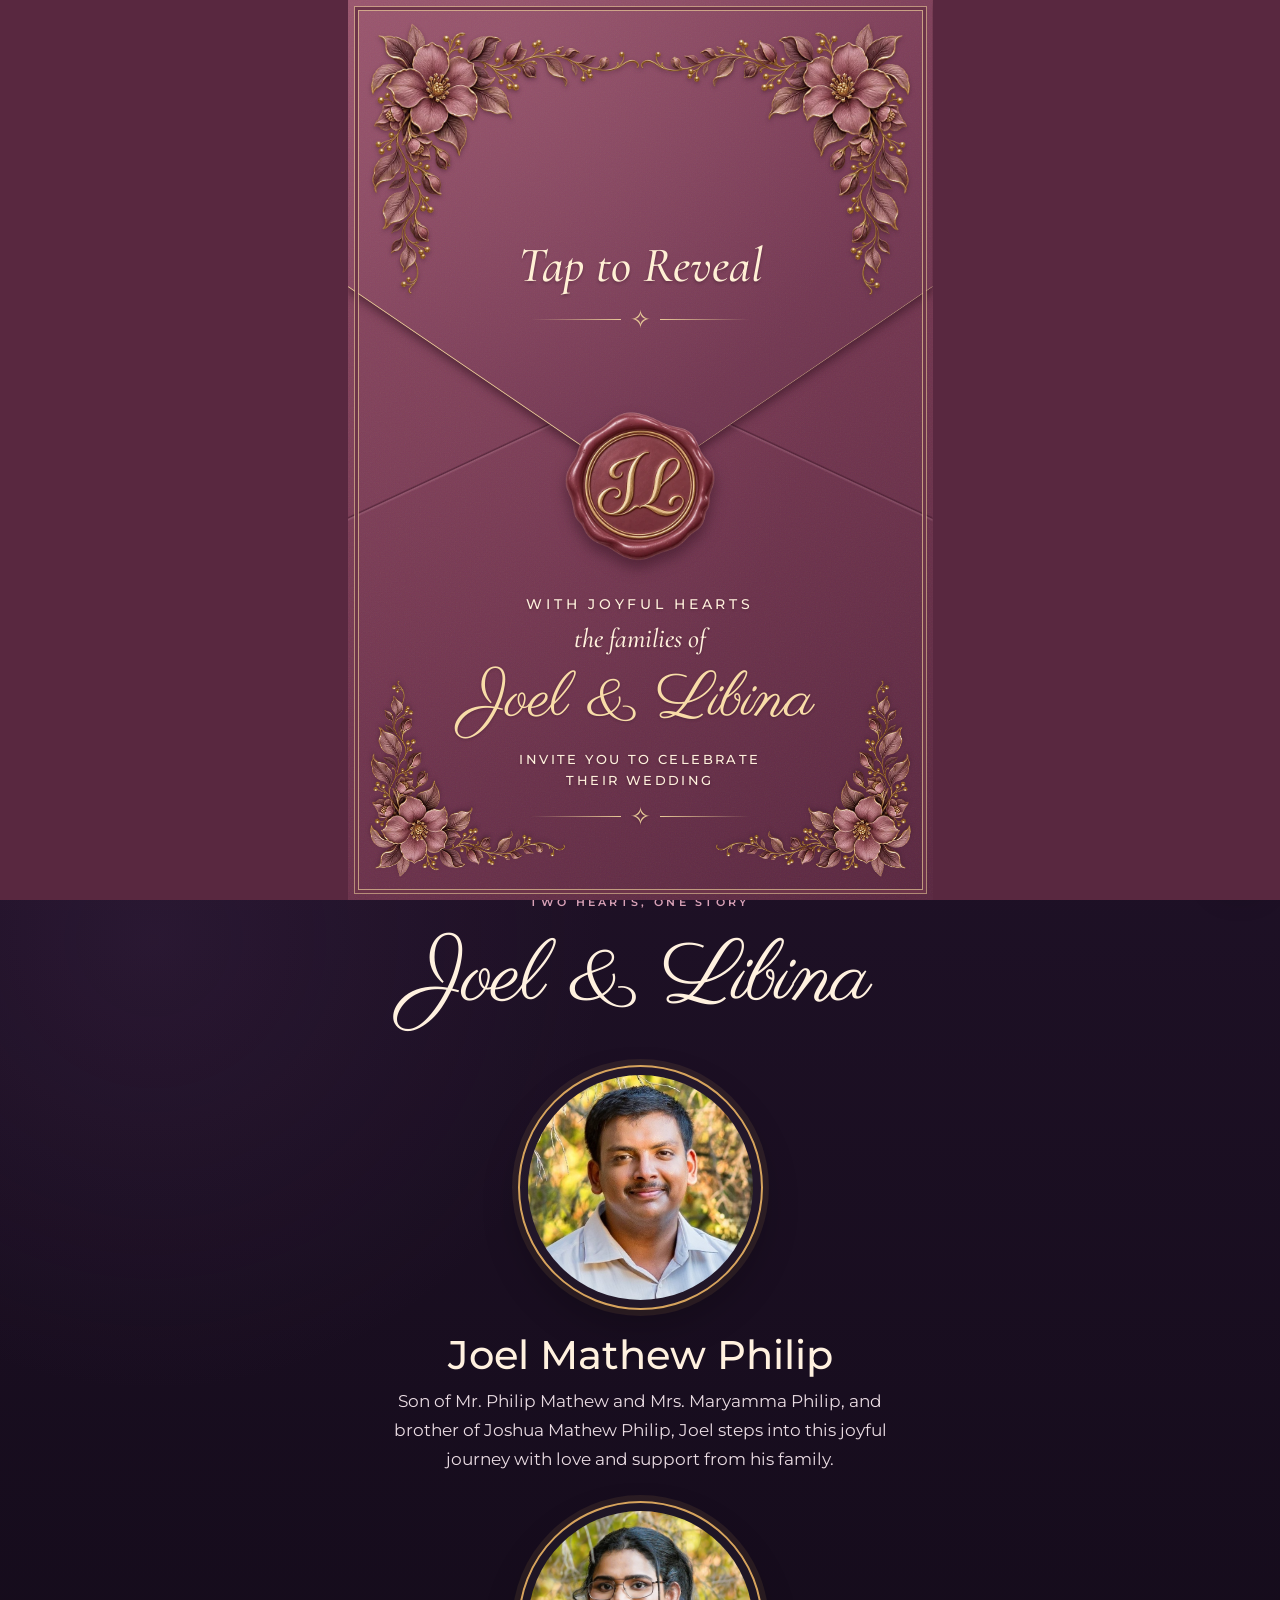
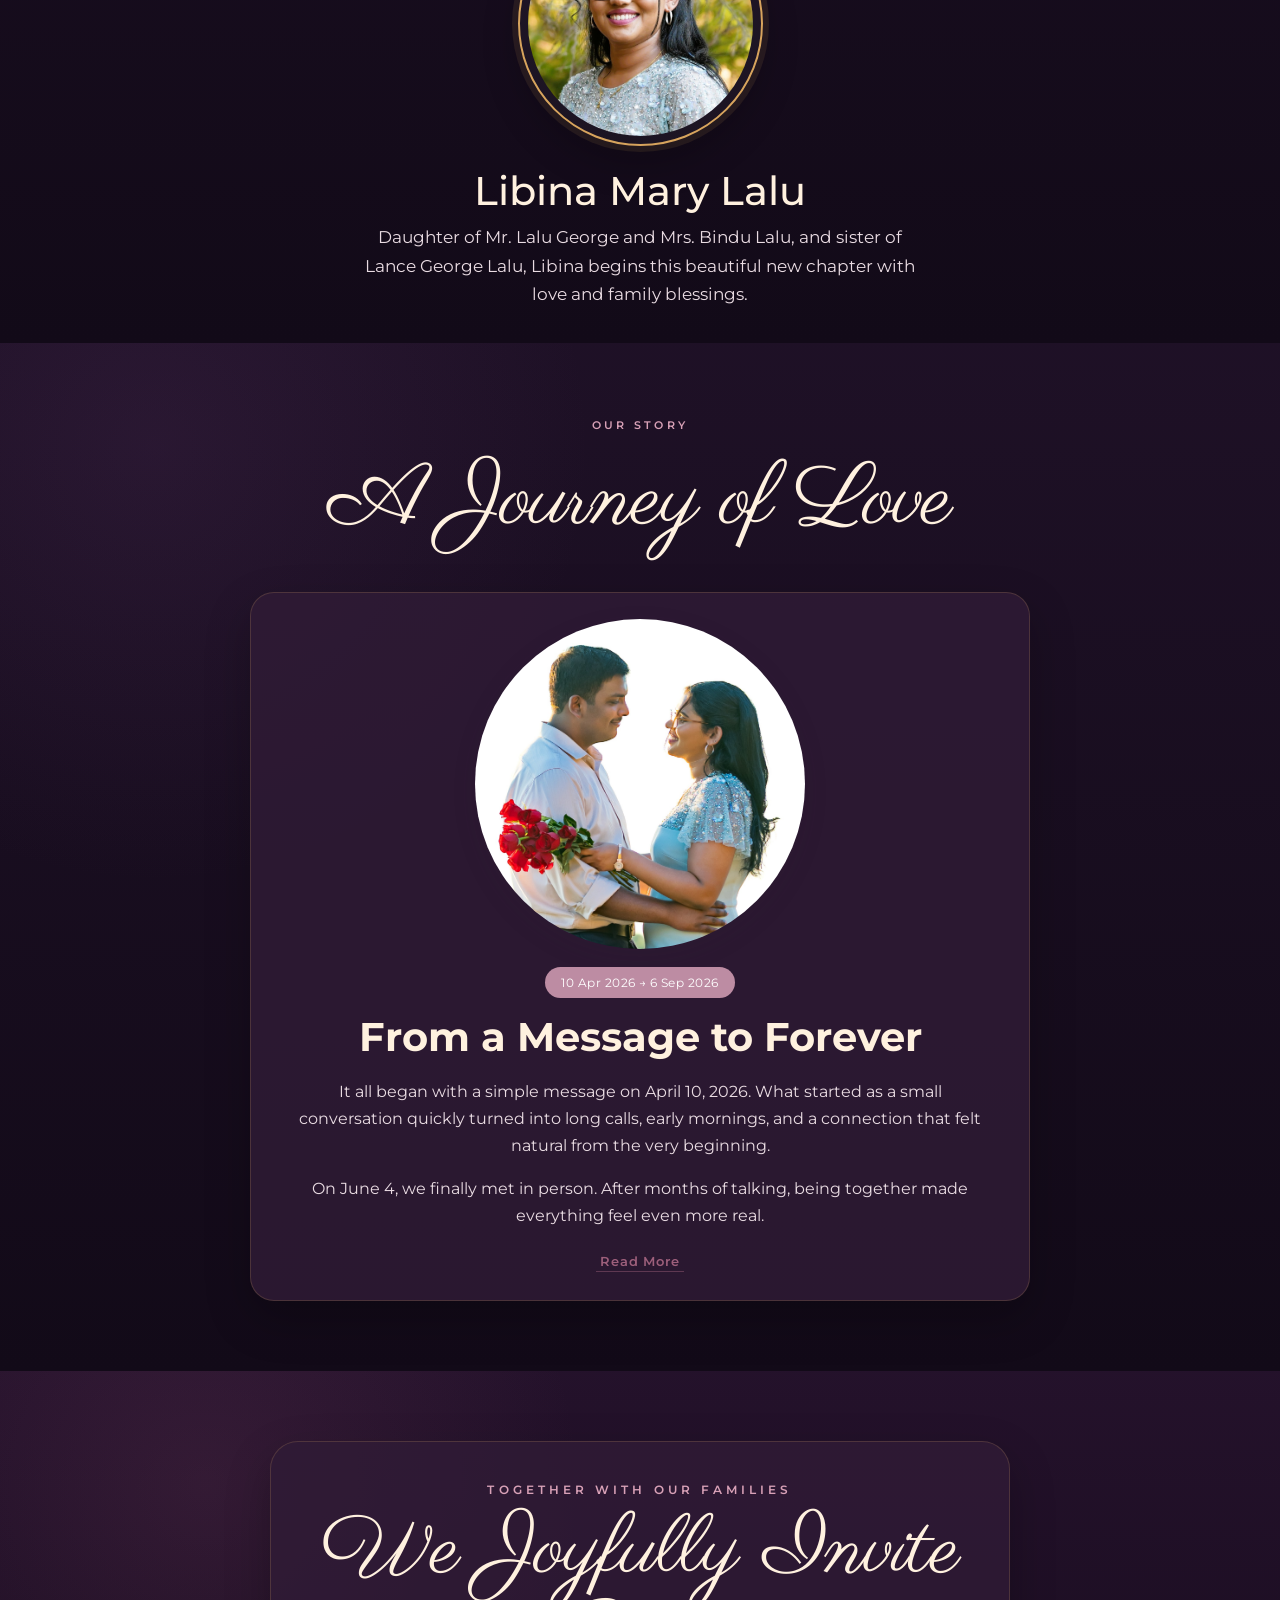
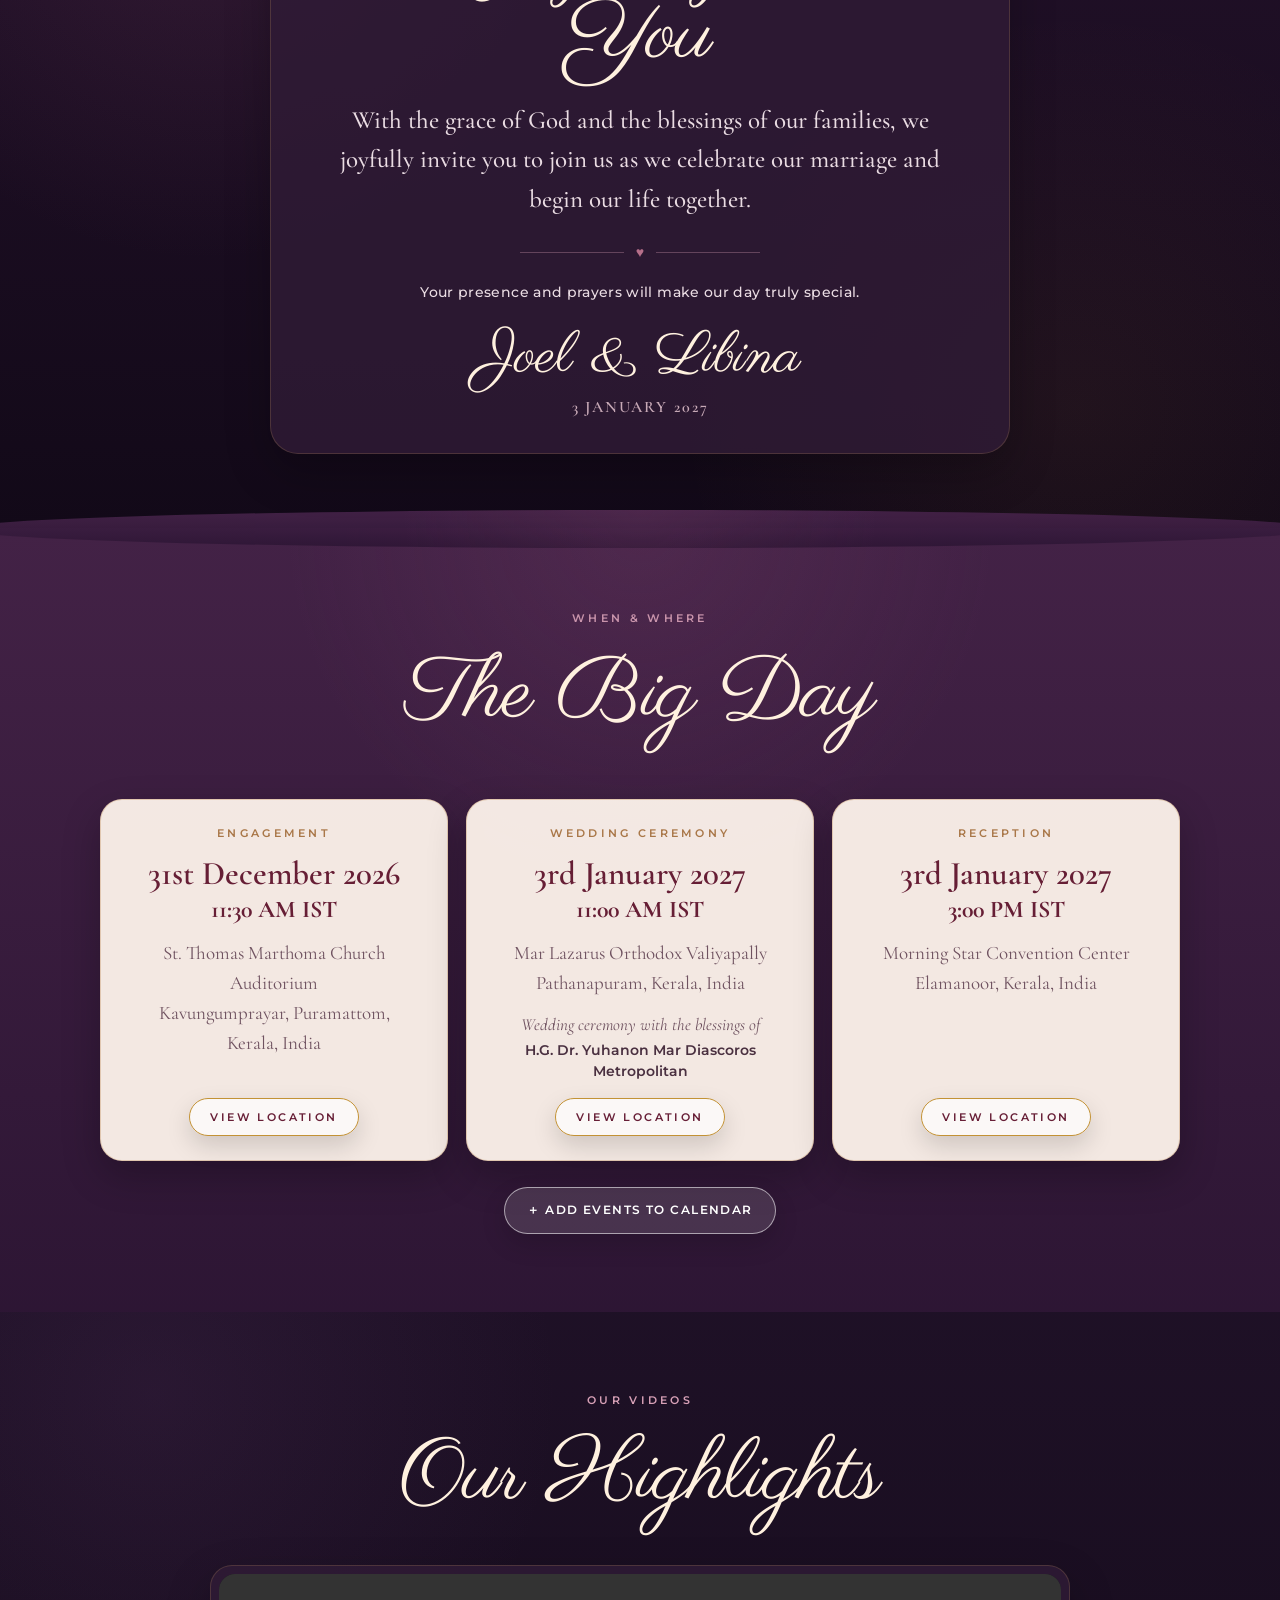
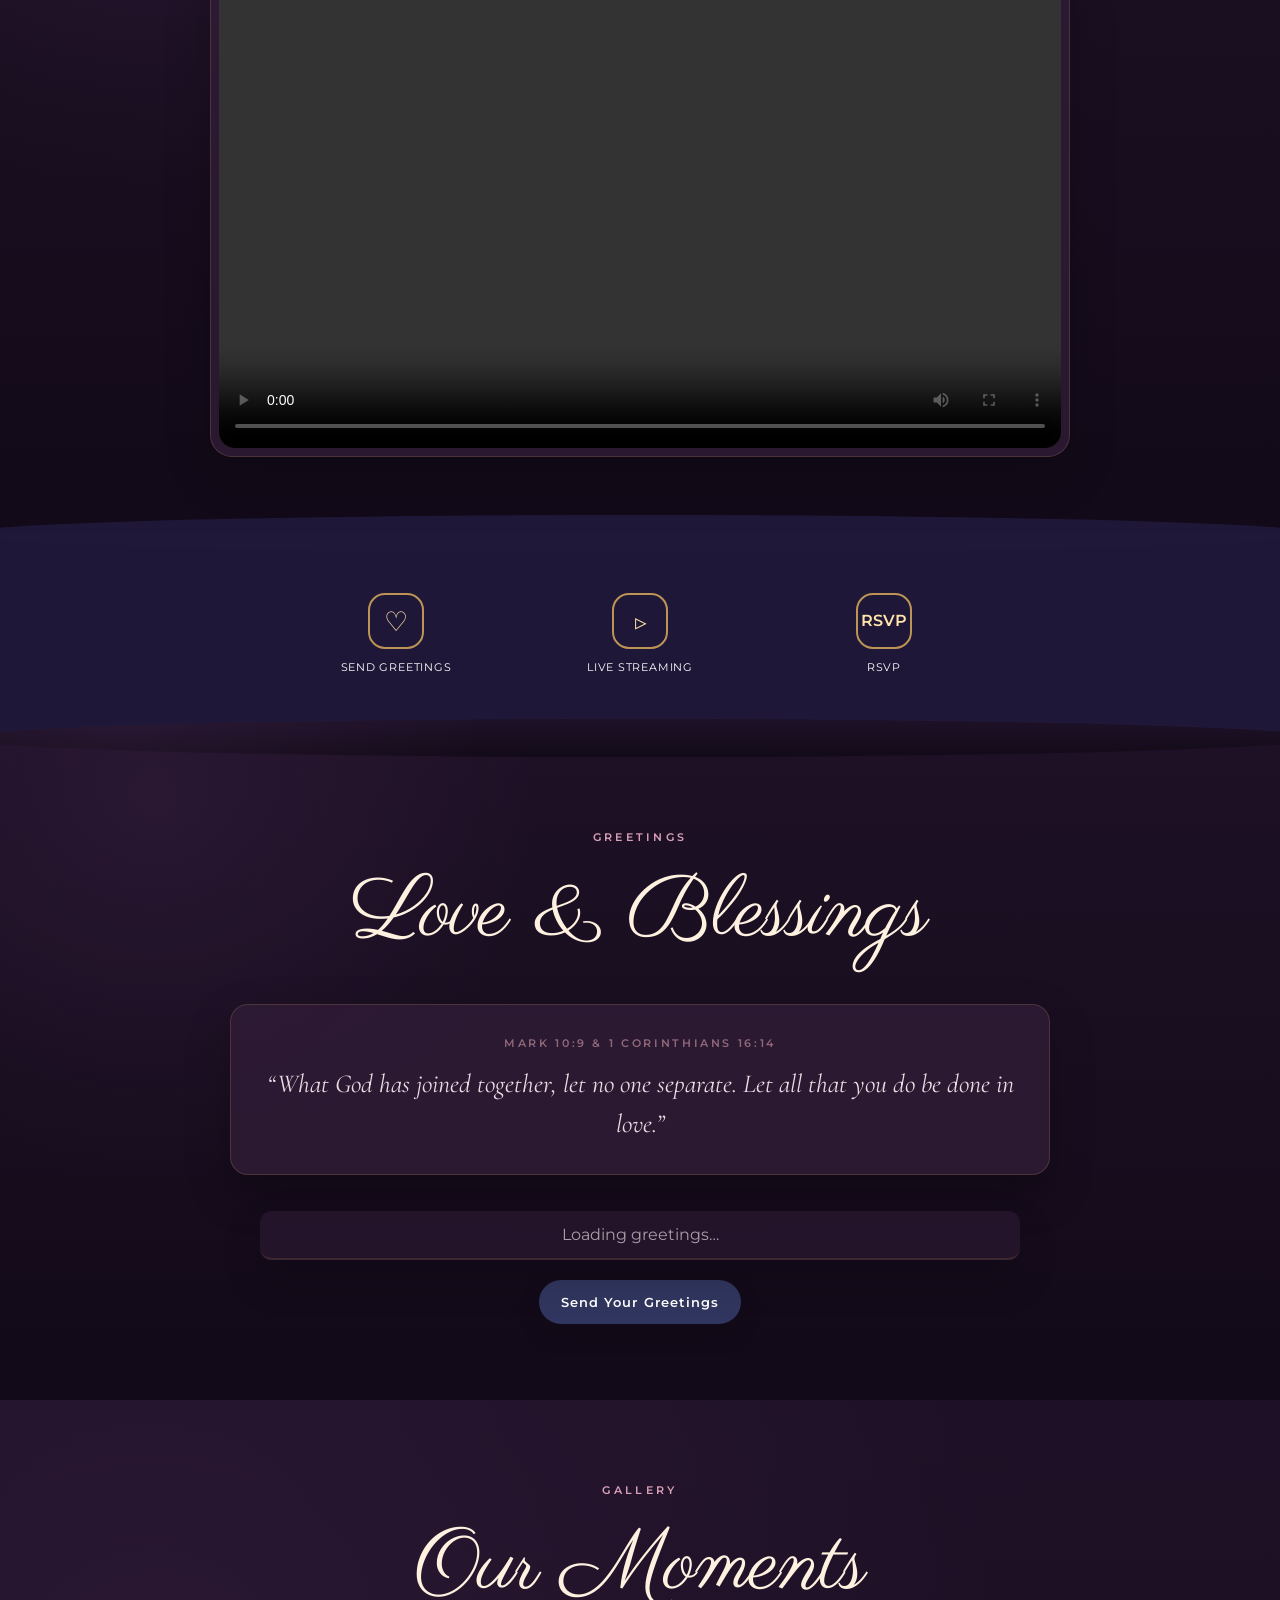
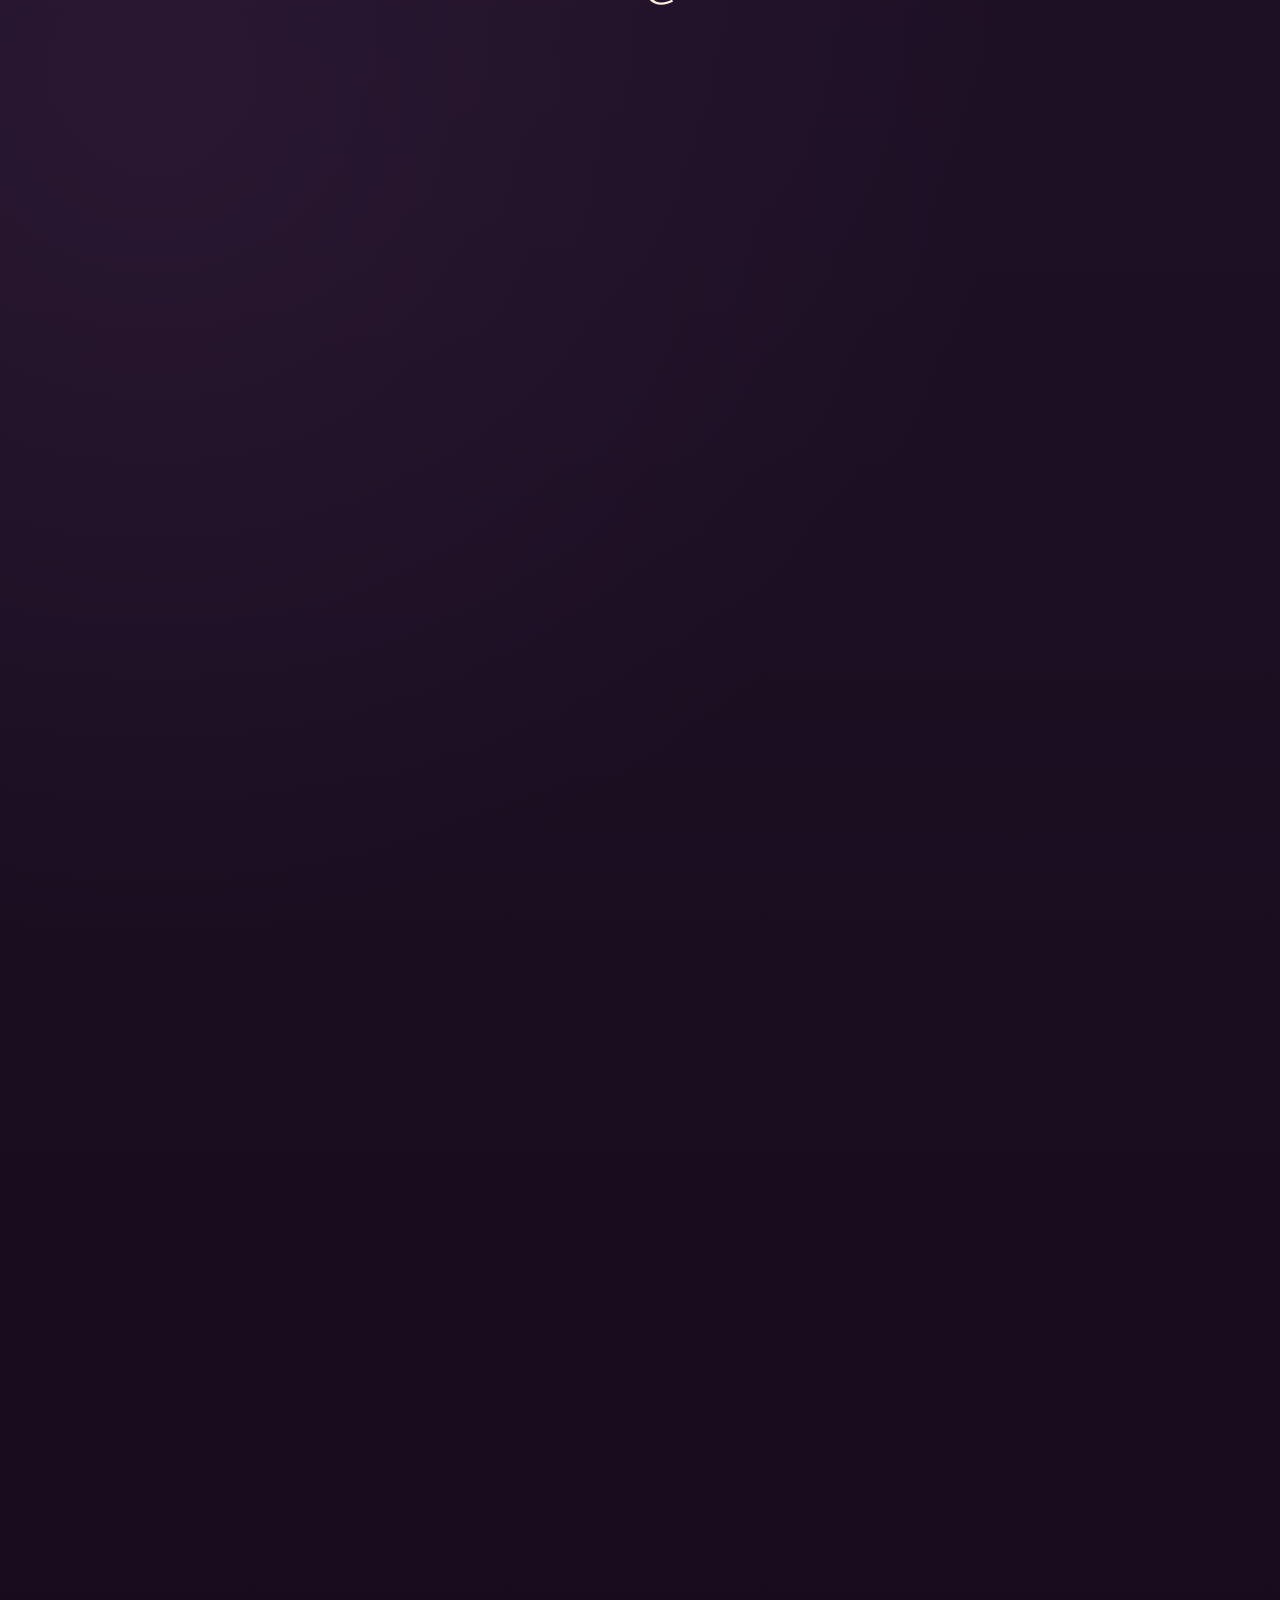
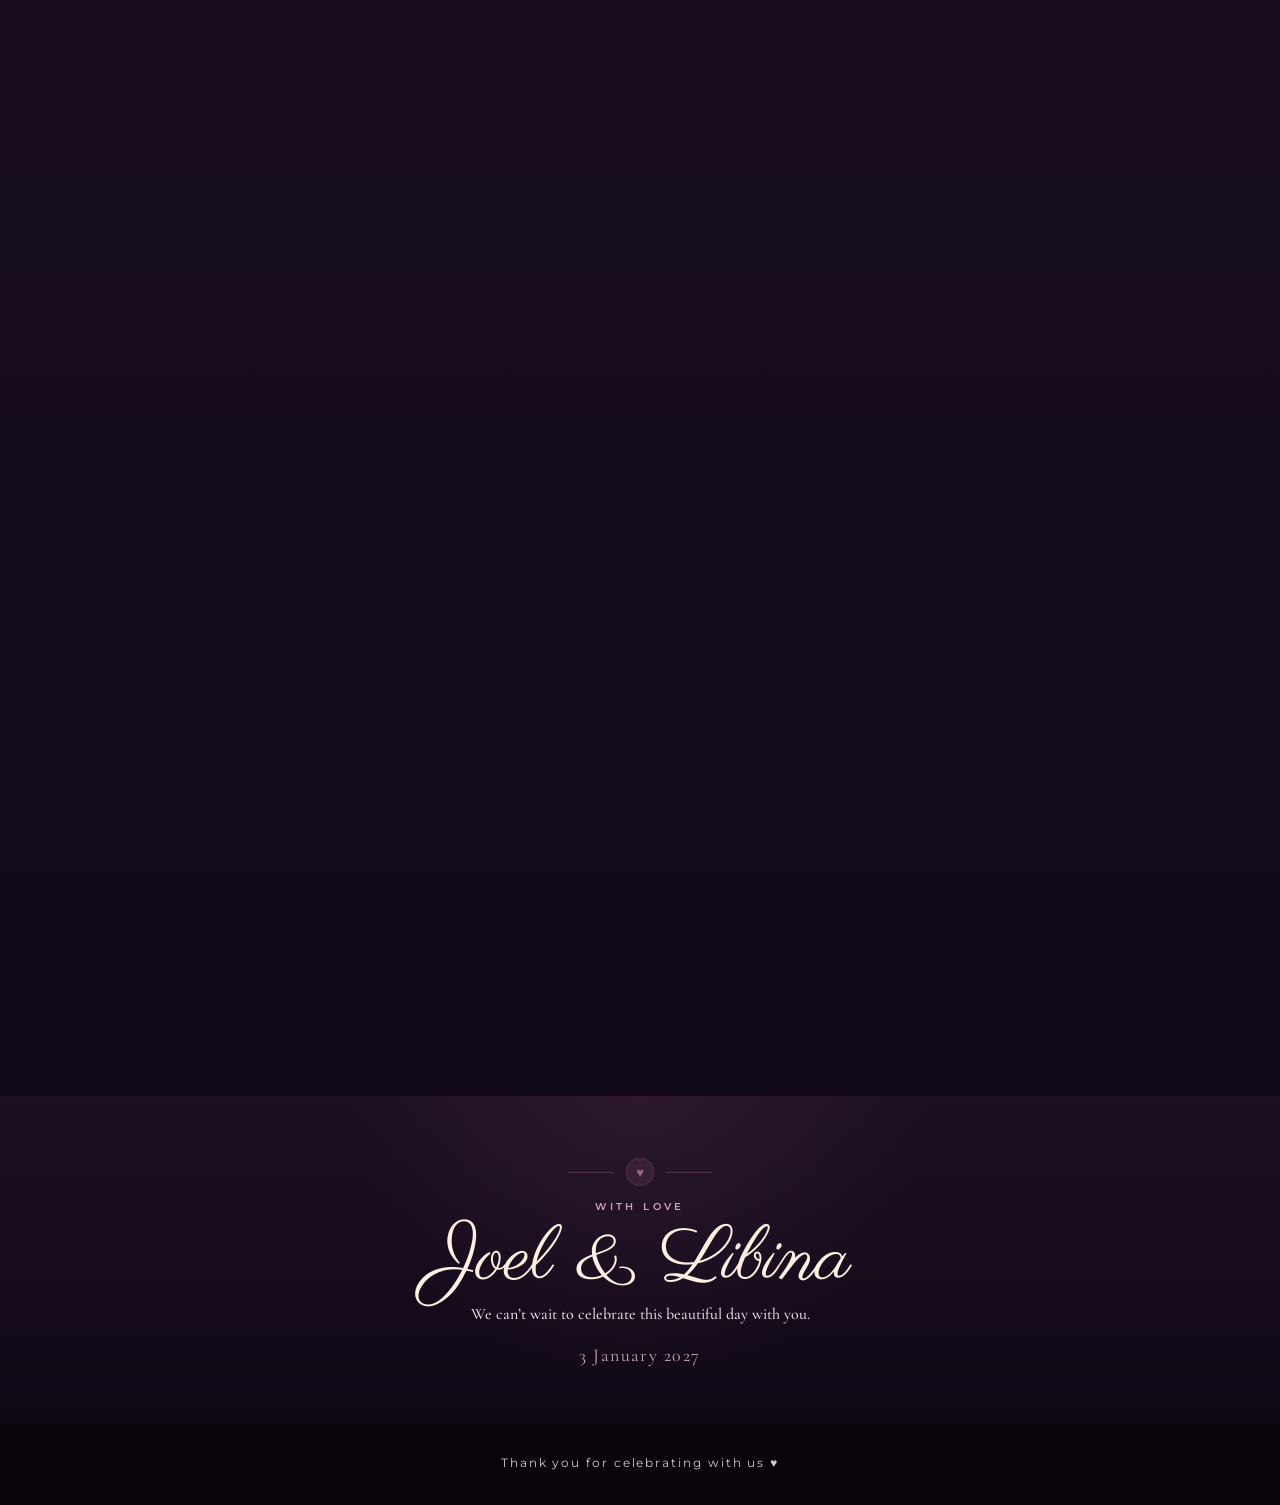
==== commit f2fca9ca: "Update index.html" ====
--- a/index.html
+++ b/index.html
@@ -29,7 +29,7 @@
           themeMeta?.setAttribute("content", "#160d1d");
         }
 
-        openingSeen = sessionStorage.getItem("joel-libina-opening-v2-seen") === "1";
+        openingSeen = sessionStorage.getItem("joel-libina-opening-v3-seen") === "1";
       } catch (error) {
         // If storage is unavailable, keep the new dark-mode default.
         themeMeta?.setAttribute("content", "#160d1d");
@@ -96,7 +96,7 @@
     <span class="lantern lantern-seven"><i></i></span>
   </div>
 
-  <header class="hero" id="home">
+  <header class="hero" id="home" tabindex="-1">
     <div class="hero-slides" aria-hidden="true">
       <div class="hero-slide active" data-src="assets/images/hero-1.jpg" style="background-image: url('assets/images/hero-1.jpg');"></div>
       <div class="hero-slide" data-src="assets/images/hero-2.jpg"></div>
@@ -467,18 +467,18 @@
 
         openingReveal?.setAttribute("disabled", "");
         if (window.matchMedia("(prefers-reduced-motion: reduce)").matches) {
-          try { sessionStorage.setItem("joel-libina-opening-v2-seen", "1"); } catch (error) {}
+          try { sessionStorage.setItem("joel-libina-opening-v3-seen", "1"); } catch (error) {}
           openingScreen.hidden = true;
           openingScreen.inert = true;
           root.classList.remove("opening-pending");
           root.classList.add("opening-seen");
-          document.querySelector(".hero-arrow")?.focus({ preventScroll: true });
+          document.getElementById("home")?.focus({ preventScroll: true });
           return;
         }
         openingScreen.classList.add("is-opening");
 
         try {
-          sessionStorage.setItem("joel-libina-opening-v2-seen", "1");
+          sessionStorage.setItem("joel-libina-opening-v3-seen", "1");
         } catch (error) {
           // Ignore storage errors.
         }
@@ -486,7 +486,7 @@
         window.clearTimeout(openingTimer);
 
         // Begin crossfading the closed curtains in while the flap is
-        // finishing its lift, so there is never a blank burgundy pause.
+        // finishing its lift, so there is never a blank pause.
         window.setTimeout(() => {
           curtainTransition?.classList.add("show");
         }, 430);
@@ -508,7 +508,7 @@
           curtainTransition?.classList.add("done");
           root.classList.remove("opening-pending");
           openingScreen.inert = true;
-          document.querySelector(".hero-arrow")?.focus({ preventScroll: true });
+          document.getElementById("home")?.focus({ preventScroll: true });
         }, 2010);
 
         window.setTimeout(() => {
@@ -528,8 +528,6 @@
       if (root.classList.contains("opening-seen") && openingScreen) {
         openingScreen.hidden = true;
         root.classList.remove("opening-pending");
-      } else {
-        window.setTimeout(() => openingReveal?.focus({ preventScroll: true }), 350);
       }
     })();
   </script>
--- a/style.css
+++ b/style.css
@@ -1715,384 +1715,6 @@
     box-shadow .62s ease;
 }
 
-html.opening-pending,
-html.opening-pending body { overflow: hidden; }
-
-/* ---------------- Full-screen envelope reveal ---------------- */
-.opening-screen {
-  position: fixed;
-  inset: 0;
-  z-index: 10000;
-  overflow: hidden;
-  background: #642d49;
-  perspective: 1200px;
-}
-
-.opening-seen .opening-screen:not(.is-opening) { display: none; }
-
-.opening-envelope-page {
-  position: absolute;
-  inset: 0;
-  overflow: hidden;
-  background:
-    radial-gradient(circle at 16% 13%, rgba(255,226,214,.11), transparent 24%),
-    radial-gradient(circle at 84% 18%, rgba(255,214,199,.055), transparent 20%),
-    radial-gradient(circle at 88% 84%, rgba(35,8,26,.20), transparent 31%),
-    repeating-linear-gradient(
-      0deg,
-      rgba(255,255,255,.012) 0 1px,
-      rgba(72,26,49,.012) 1px 2px,
-      transparent 2px 4px
-    ),
-    linear-gradient(145deg, #8b4a62 0%, #71364f 46%, #592840 100%);
-  isolation: isolate;
-  box-shadow:
-    inset 0 0 0 1px rgba(235,196,128,.26),
-    inset 0 0 0 8px rgba(84,34,58,.08),
-    inset 0 0 0 9px rgba(231,189,119,.14),
-    inset 0 0 0 18px rgba(61,21,44,.05);
-}
-
-.opening-envelope-page::before,
-.opening-envelope-page::after {
-  position: absolute;
-  z-index: 2;
-  bottom: 11.5%;
-  color: rgba(83,35,56,.18);
-  font-family: 'Cormorant Garamond', serif;
-  font-size: clamp(46px, 12vw, 78px);
-  line-height: 1;
-  pointer-events: none;
-  text-shadow:
-    -1px -1px 0 rgba(67,24,47,.08),
-    1px 1px 0 rgba(255,205,194,.10);
-}
-.opening-envelope-page::before {
-  content: '❦';
-  left: 8%;
-  transform: rotate(-16deg);
-}
-.opening-envelope-page::after {
-  content: '❦';
-  right: 8%;
-  transform: rotate(16deg) scaleX(-1);
-}
-
-.opening-paper-texture {
-  position: absolute;
-  inset: 0;
-  z-index: 1;
-  pointer-events: none;
-  opacity: .56;
-  background:
-    repeating-linear-gradient(7deg, rgba(255,255,255,.035) 0 1px, transparent 1px 5px),
-    repeating-linear-gradient(101deg, rgba(35,8,25,.044) 0 1px, transparent 1px 7px),
-    radial-gradient(circle at 22% 33%, rgba(255,255,255,.030) 0 1px, transparent 1.5px);
-  background-size: auto, auto, 8px 8px;
-  mix-blend-mode: soft-light;
-}
-
-.opening-paper-texture::after {
-  content: '';
-  position: absolute;
-  inset: 18px;
-  border: 1px solid rgba(230,190,122,.11);
-  box-shadow:
-    inset 0 0 0 5px rgba(90,39,61,.035),
-    inset 0 0 0 6px rgba(230,190,122,.06);
-  pointer-events: none;
-}
-
-.opening-bottom-seams {
-  position: absolute;
-  inset: 0;
-  z-index: 3;
-  pointer-events: none;
-}
-
-.opening-seam {
-  position: absolute;
-  top: 56%;
-  width: 72%;
-  height: 1px;
-  background: linear-gradient(90deg, rgba(55,18,38,.08), rgba(65,22,42,.45), rgba(255,211,192,.20));
-  box-shadow: 0 1px 0 rgba(255,221,205,.10);
-  transform-origin: center;
-}
-
-.opening-seam-left {
-  left: -10%;
-  transform: rotate(29deg);
-}
-
-.opening-seam-right {
-  right: -10%;
-  transform: rotate(-29deg);
-}
-
-.opening-flap {
-  position: absolute;
-  z-index: 6;
-  left: 0;
-  right: 0;
-  top: 0;
-  height: 60%;
-  transform-origin: 50% 0%;
-  transform-style: preserve-3d;
-  will-change: transform;
-}
-
-.opening-flap-face {
-  position: absolute;
-  inset: 0;
-  backface-visibility: hidden;
-  -webkit-backface-visibility: hidden;
-  clip-path: polygon(0 0, 100% 0, 100% 61%, 50% 100%, 0 61%);
-}
-
-.opening-flap-front {
-  overflow: hidden;
-  background:
-    radial-gradient(circle at 18% 14%, rgba(255,227,211,.12), transparent 25%),
-    linear-gradient(145deg, #96526a 0%, #7a3d57 50%, #653049 100%);
-  box-shadow:
-    inset 0 -2px 0 rgba(62,20,42,.16),
-    0 3px 9px rgba(33,7,23,.08);
-}
-
-.opening-flap-front::before {
-  content: '';
-  position: absolute;
-  inset: 0;
-  opacity: .50;
-  background:
-    repeating-linear-gradient(8deg, rgba(255,255,255,.028) 0 1px, transparent 1px 5px),
-    repeating-linear-gradient(98deg, rgba(48,13,35,.035) 0 1px, transparent 1px 7px);
-  mix-blend-mode: soft-light;
-}
-
-.opening-flap-back {
-  transform: rotateX(180deg);
-  background:
-    radial-gradient(circle at 50% 46%, rgba(255,255,255,.40), transparent 48%),
-    linear-gradient(165deg, #fbf4ef 0%, #efe1d8 70%, #ead7cd 100%);
-  box-shadow: inset 0 0 38px rgba(145,100,96,.08);
-}
-
-.embossed-florals {
-  position: absolute;
-  inset: 0;
-  color: rgba(93,42,62,.30);
-  pointer-events: none;
-  filter: drop-shadow(0 1px 0 rgba(255,201,190,.22));
-}
-
-.embossed-flower {
-  position: absolute;
-  font-family: 'Cormorant Garamond', serif;
-  line-height: 1;
-  text-shadow:
-    -1px -1px 0 rgba(71,26,48,.15),
-    1px 1px 0 rgba(255,197,188,.16);
-}
-
-.flower-one   { top: 12%; left: 14%; font-size: 48px; transform: rotate(-12deg); }
-.flower-two   { top: 9%;  left: 42%; font-size: 42px; transform: rotate(14deg); }
-.flower-three { top: 23%; left: 20%; font-size: 62px; transform: rotate(-8deg); }
-.flower-four  { top: 21%; right: 20%; font-size: 49px; transform: rotate(10deg); }
-.flower-five  { top: 10%; right: 12%; font-size: 47px; transform: rotate(18deg); }
-
-.embossed-dot {
-  position: absolute;
-  width: 8px;
-  height: 8px;
-  border-radius: 50%;
-  background: rgba(84,34,56,.18);
-  box-shadow:
-    inset 1px 1px 2px rgba(43,10,29,.22),
-    1px 1px 0 rgba(255,202,192,.14);
-}
-.dot-one { top: 22%; left: 52%; }
-.dot-two { top: 31%; left: 46%; width: 6px; height: 6px; }
-.dot-three { top: 17%; right: 29%; width: 5px; height: 5px; }
-
-.opening-flap-front h1 {
-  position: absolute;
-  left: 0;
-  right: 0;
-  top: 43%;
-  margin: 0;
-  color: #fff4ed;
-  text-align: center;
-  font-family: 'Cormorant Garamond', serif;
-  font-size: clamp(38px, 9.2vw, 58px);
-  font-style: italic;
-  font-weight: 500;
-  line-height: 1;
-  letter-spacing: .01em;
-  text-shadow: 0 2px 10px rgba(42,10,30,.22);
-  transform: translateY(-50%);
-}
-
-.wax-seal {
-  position: absolute;
-  z-index: 10;
-  left: 50%;
-  top: 59%;
-  width: clamp(104px, 25vw, 132px);
-  height: clamp(104px, 25vw, 132px);
-  transform: translate(-50%, -50%);
-  border: 0;
-  border-radius: 50%;
-  cursor: pointer;
-  color: #f7d9a1;
-  background:
-    radial-gradient(circle at 31% 25%, rgba(255,232,205,.23), transparent 19%),
-    radial-gradient(circle at 49% 55%, #873a54 0 50%, #692940 72%, #4d1b34 100%);
-  box-shadow:
-    0 16px 30px rgba(31,6,22,.40),
-    0 3px 9px rgba(255,219,207,.06),
-    0 0 0 5px rgba(224,180,111,.22),
-    0 0 0 10px rgba(255,231,194,.14),
-    inset 0 3px 5px rgba(255,255,255,.20),
-    inset -3px -9px 14px rgba(45,5,30,.30),
-    inset 4px 5px 9px rgba(255,201,190,.08);
-  -webkit-tap-highlight-color: transparent;
-}
-
-.wax-seal::before {
-  content: '';
-  position: absolute;
-  inset: -5px;
-  border-radius: 50%;
-  border: 1px solid rgba(236,195,128,.58);
-}
-
-.wax-seal::after {
-  content: '';
-  position: absolute;
-  inset: 11px;
-  border-radius: 50%;
-  border: 1px solid rgba(245,207,147,.38);
-}
-
-.seal-ring {
-  position: absolute;
-  inset: 20px;
-  border-radius: 50%;
-  border: 1px solid rgba(246,213,160,.19);
-}
-
-.seal-monogram {
-  position: absolute;
-  inset: 0;
-  display: block;
-  font-family: 'Parisienne', cursive;
-  transform: translateY(1px);
-}
-
- .seal-j,
-.seal-l {
-  position: absolute;
-  top: 23%;
-  color: #ffe1aa;
-  font-size: clamp(54px, 13vw, 70px);
-  font-weight: 400;
-  line-height: 1;
-  text-shadow: 0 1px 4px rgba(34,4,19,.38);
-}
-
-.seal-j {
-  left: 21%;
-  transform: rotate(-7deg);
-  z-index: 2;
-}
-
-.seal-l {
-  right: 19%;
-  transform: rotate(5deg);
-  z-index: 1;
-}
-
-
-.wax-seal:focus-visible {
-  outline: 3px solid rgba(255,236,197,.92);
-  outline-offset: 6px;
-}
-
-.opening-family-copy {
-  position: absolute;
-  z-index: 4;
-  left: 8%;
-  right: 8%;
-  bottom: max(2.0vh, 12px);
-  color: rgba(255,243,234,.97);
-  text-align: center;
-  transform: rotate(-.25deg);
-  text-shadow: 0 1px 5px rgba(39,7,27,.15);
-}
-
-.opening-family-copy::before {
-  content: '✦';
-  display: block;
-  width: 100%;
-  margin: 0 auto 8px;
-  color: rgba(231,191,126,.64);
-  font: 400 11px/1 'Cormorant Garamond', serif;
-  letter-spacing: .18em;
-}
-
-.opening-family-copy p {
-  margin: 0;
-  font: 500 clamp(18px, 4.7vw, 25px)/1.22 'Parisienne', cursive;
-}
-
-.opening-family-copy strong {
-  display: block;
-  margin: 7px 0 8px;
-  color: #f8dca8;
-  font: 500 clamp(31px, 7.8vw, 43px)/1.05 'Parisienne', cursive;
-}
-
-.opening-family-flourish {
-  margin-top: 12px;
-  color: rgba(231,190,126,.82);
-  font: 400 22px/1 'Cormorant Garamond', serif;
-}
-
-.opening-inner-paper {
-  display: none;
-}
-
-/* Quick envelope reveal:
-   seal recedes -> flap visibly lifts -> closed curtains take over. */
-.opening-screen.is-opening .wax-seal {
-  animation: quickSealAway .22s ease forwards;
-}
-
-.opening-screen.is-opening .opening-family-copy {
-  animation: quickCopyAway .22s ease forwards;
-}
-
-.opening-screen.is-opening .opening-flap {
-  animation: quickFlapOpen .62s cubic-bezier(.18,.78,.18,1) .08s forwards;
-}
-
-@keyframes quickSealAway {
-  0%   { transform: translate(-50%,-50%) scale(1); opacity: 1; }
-  100% { transform: translate(-50%,-50%) scale(.65); opacity: 0; }
-}
-
-@keyframes quickCopyAway {
-  to { opacity: 0; transform: translateY(5px) rotate(-.25deg); }
-}
-
-@keyframes quickFlapOpen {
-  0%   { transform: rotateX(0deg); }
-  50%  { transform: rotateX(95deg); }
-  100% { transform: rotateX(168deg); }
-}
-
 /* ---------------- Ambient petals ---------------- */
 .petal-layer,
 .lantern-layer {
@@ -2504,44 +2126,6 @@
 
 /* Mobile refinements */
 @media (max-width: 760px) {
-  .opening-flap { height: 61%; }
-
-  .flower-one   { top: 12%; left: 9%; font-size: 42px; }
-  .flower-two   { top: 8%;  left: 42%; font-size: 36px; }
-  .flower-three { top: 23%; left: 15%; font-size: 55px; }
-  .flower-four  { top: 21%; right: 15%; font-size: 43px; }
-  .flower-five  { top: 9%; right: 8%; font-size: 40px; }
-
-  .opening-flap-front h1 {
-    top: 49%;
-    font-size: clamp(40px, 11vw, 58px);
-  }
-
-  .wax-seal {
-    top: 60%;
-    width: 112px;
-    height: 112px;
-  }
-
-  .seal-j,
-  .seal-l {
-    top: 25%;
-    font-size: 55px;
-  }
-
-  .opening-family-copy {
-    left: 10%;
-    right: 10%;
-    bottom: max(8vh, 60px);
-  }
-
-  .opening-family-copy p {
-    font-size: clamp(17px, 5vw, 23px);
-  }
-
-  .opening-family-copy strong {
-    font-size: clamp(25px, 7vw, 33px);
-  }
 
   .floating-controls {
     right: 11px;
@@ -2578,24 +2162,12 @@
 }
 
 @media (max-height: 690px) and (max-width: 760px) {
-  .opening-flap { height: 60%; }
-  .opening-flap-front h1 { top: 48%; font-size: 42px; }
-  .wax-seal { top: 59%; width: 96px; height: 96px; }
-  .seal-j,.seal-l { font-size: 48px; }
-  .opening-family-copy { bottom: 34px; }
-  .opening-family-copy p { font-size: 16px; }
-  .opening-family-copy strong { font-size: 24px; }
 }
 
 @media (prefers-reduced-motion: reduce) {
   .petal,
   .lantern { animation: none !important; }
   .petal-layer { display: none; }
-  .opening-screen.is-opening .wax-seal,
-  .opening-screen.is-opening .opening-flap,
-  .opening-screen.is-opening .opening-inner-paper,
-  .opening-screen.is-opening .opening-family-copy,
-  .opening-screen.is-opening { animation-duration: .01ms !important; animation-delay: 0ms !important; }
 }
 
 
@@ -2699,29 +2271,124 @@
   .curtain-panel::before {
     width: 5px;
   }
-
-  .opening-family-copy {
-    bottom: max(1.6vh, 10px);
-  }
-
-  .opening-family-copy p {
-    font-size: clamp(17px, 4.8vw, 22px);
-  }
-
-  .opening-family-copy strong {
-    font-size: clamp(29px, 8.2vw, 38px);
-  }
-}
-
-.seal-ring::after {
-  content: '';
-  position: absolute;
-  width: 34%;
-  height: 22%;
-  left: 20%;
-  top: 14%;
-  border-radius: 50%;
-  background: radial-gradient(ellipse at center, rgba(255,235,225,.18), rgba(255,235,225,0) 72%);
-  transform: rotate(-18deg);
+}
+
+/* ---------------- Layered mauve envelope: mobile first ---------------- */
+html.opening-pending, html.opening-pending body { overflow: hidden; }
+.opening-screen {
+  position: fixed; inset: 0; z-index: 10000; overflow: hidden;
+  display: grid; place-items: center; background: #592840;
+}
+.opening-screen[hidden], .opening-seen .opening-screen:not(.is-opening) { display: none; }
+.opening-envelope-page {
+  --opening-gold: #e8c997;
+  position: relative; width: 100%; height: 100%; overflow: hidden;
+  perspective: 1200px; isolation: isolate;
+  background: radial-gradient(ellipse at 25% 10%, #96526a55, transparent 60%), linear-gradient(145deg,#8b4a62,#71364f 55%,#592840);
+}
+.opening-envelope-page::after {
+  content: ''; position: absolute; inset: 10px; z-index: 8;
+  border: 1px solid #e8c997b3; box-shadow: 0 0 0 3px #6d344a,0 0 0 4px #e8c99799;
   pointer-events: none;
 }
+.opening-paper-texture {
+  position: absolute; inset: 0; pointer-events: none; z-index: 1;
+  opacity: .20; background-image: url("data:image/svg+xml,%3Csvg xmlns='http://www.w3.org/2000/svg' width='180' height='180'%3E%3Cfilter id='n'%3E%3CfeTurbulence type='fractalNoise' baseFrequency='.8' numOctaves='3' stitchTiles='stitch'/%3E%3C/filter%3E%3Cpath fill='%23fff' filter='url(%23n)' d='M0 0h180v180H0z'/%3E%3C/svg%3E");
+  mix-blend-mode: soft-light;
+}
+.opening-bottom-seams { position: absolute; inset: 0; z-index: 2; pointer-events: none; }
+.opening-bottom-seams::before,.opening-bottom-seams::after {
+  content: ''; position: absolute; top: 33%; bottom: 33%; width: 50%;
+  background: linear-gradient(155deg, transparent 49.6%,#38132488 50%,#daa4b53b 50.3%,transparent 50.8%);
+}
+.opening-bottom-seams::before { left: 0; }
+.opening-bottom-seams::after { right: 0; transform: scaleX(-1); }
+.opening-flap {
+  position: absolute; top: 0; left: 0; right: 0; height: 54%; z-index: 6;
+  transform-origin: 50% 0; transform-style: preserve-3d;
+  filter: drop-shadow(0 5px 5px #26091680);
+}
+.opening-flap-face {
+  position: absolute; inset: 0; backface-visibility: hidden; -webkit-backface-visibility: hidden;
+  clip-path: polygon(0 0,100% 0,100% 59%,50% 100%,0 59%);
+}
+.opening-flap-front {
+  background: radial-gradient(ellipse at 28% 8%,#ab6d8140,transparent 65%),linear-gradient(145deg,#96526a,#7a3d57 55%,#653049);
+}
+.opening-flap-front::before {
+  content: ''; position: absolute; inset: 0; opacity: .18;
+  background-image: url("data:image/svg+xml,%3Csvg xmlns='http://www.w3.org/2000/svg' width='180' height='180'%3E%3Cfilter id='n'%3E%3CfeTurbulence type='fractalNoise' baseFrequency='.8' numOctaves='3' stitchTiles='stitch'/%3E%3C/filter%3E%3Cpath fill='%23fff' filter='url(%23n)' d='M0 0h180v180H0z'/%3E%3C/svg%3E"); mix-blend-mode: soft-light;
+}
+.opening-flap-back { transform: rotateX(180deg); background: linear-gradient(150deg,#c693a4,#9b667e); }
+.opening-flap-edge { position: absolute; inset: 0; width: 100%; height: 100%; pointer-events: none; }
+.opening-flap-edge path { fill: none; stroke: #e8c997; stroke-width: 1.2; vector-effect: non-scaling-stroke; }
+.opening-corner {
+  position: absolute; width: 47%; aspect-ratio: 1; pointer-events: none;
+  background: url('[data-uri]') center / contain no-repeat;
+  filter: drop-shadow(0 2px 2px #34142866); z-index: 3;
+}
+.opening-corner-top-left { top: 22px; left: 20px; }
+.opening-corner-top-right { top: 22px; right: 20px; transform: scaleX(-1); }
+.opening-corner-bottom-left { bottom: 22px; left: 20px; width: 34%; transform: scaleY(-1); }
+.opening-corner-bottom-right { bottom: 22px; right: 20px; width: 34%; transform: scale(-1); }
+.opening-flap-title { position: absolute; top: 49%; left: 5%; right: 5%; text-align: center; }
+.opening-flap-title h1 {
+  margin: 0; color: #fff0d5; font: italic 500 clamp(34px,10vw,57px)/1.1 'Cormorant Garamond',Georgia,serif;
+  text-shadow: 0 2px 3px #34142855;
+}
+.opening-divider { display: flex; align-items: center; justify-content: center; gap: 9px; margin: 14px auto 0; color: var(--opening-gold); }
+.opening-divider span { width: 22%; max-width: 90px; height: 1px; background: linear-gradient(90deg,transparent,#e8c997); }
+.opening-divider span:last-child { transform: scaleX(-1); }
+.opening-divider b { font: 400 25px/1 Georgia,serif; }
+.wax-seal {
+  position: absolute; z-index: 10; left: 50%; top: 54%;
+  width: clamp(112px,30vw,158px); aspect-ratio: 1; padding: 0;
+  transform: translate(-50%,-50%); border: 0; border-radius: 50%;
+  background: url('[data-uri]') center / contain no-repeat;
+  filter: drop-shadow(0 8px 7px #32102088); cursor: pointer;
+  -webkit-tap-highlight-color: transparent;
+}
+.wax-seal:focus-visible { outline: 2px solid #fff0d5; outline-offset: 5px; }
+.opening-family-copy {
+  position: absolute; z-index: 4; top: 66%; left: 8%; right: 8%;
+  color: #fff0dc; text-align: center; text-shadow: 0 1px 3px #34142855;
+}
+.opening-family-copy p { margin: 0; }
+.opening-family-kicker { font: 500 clamp(10px,2.9vw,15px)/1.4 'Montserrat',sans-serif; letter-spacing: .26em; text-transform: uppercase; }
+.opening-family-intro { margin-top: 7px !important; font: italic 500 clamp(20px,5.6vw,29px)/1.3 'Cormorant Garamond',Georgia,serif; }
+.opening-family-copy strong { display: block; margin: 8px -3% 12px; color: #f8dca8; font: 400 clamp(40px,12vw,66px)/1.15 'Parisienne',cursive; white-space: nowrap; }
+.opening-family-invite { font: 500 clamp(9px,2.6vw,13px)/1.7 'Montserrat',sans-serif; letter-spacing: .19em; text-transform: uppercase; }
+.opening-family-copy .opening-divider { margin-top: 12px; }
+.opening-screen.is-opening .wax-seal { animation: quickSealAway .22s ease forwards; }
+.opening-screen.is-opening .opening-family-copy { animation: quickCopyAway .22s ease forwards; }
+.opening-screen.is-opening .opening-flap { animation: quickFlapOpen .62s cubic-bezier(.18,.78,.18,1) .08s forwards; }
+@keyframes quickSealAway { to { transform: translate(-50%,-50%) scale(.65); opacity: 0; } }
+@keyframes quickCopyAway { to { opacity: 0; transform: translateY(5px); } }
+@keyframes quickFlapOpen { 0% { transform: rotateX(0); } 50% { transform: rotateX(95deg); } 100% { transform: rotateX(168deg); } }
+@media (min-width: 761px) {
+  .opening-envelope-page { width: min(100%,calc(100svh * .65),600px); }
+  .opening-flap-title h1 { font-size: clamp(36px,5.5vh,57px); }
+  .wax-seal { width: clamp(100px,17vh,158px); }
+  .opening-family-copy strong { font-size: clamp(38px,7vh,66px); }
+  .opening-family-kicker { font-size: clamp(10px,1.6vh,15px); }
+  .opening-family-intro { font-size: clamp(19px,3vh,29px); }
+  .opening-family-invite { font-size: clamp(9px,1.4vh,13px); }
+}
+@media (max-height: 700px) {
+  .opening-corner-top-left,.opening-corner-top-right { width: 39%; }
+  .opening-flap-title { top: 47%; }
+  .opening-family-copy { top: 66%; }
+  .opening-family-copy strong { margin-block: 5px 6px; font-size: clamp(35px,10vw,50px); }
+  .opening-family-intro { margin-top: 3px !important; font-size: 21px; }
+  .opening-family-copy .opening-divider { margin-top: 6px; }
+  .wax-seal { width: 105px; }
+  .opening-family-invite { font-size: 9px; }
+}
+@media (max-height: 480px) {
+  .opening-screen { overflow-y: auto; }
+  .opening-envelope-page { min-height: 480px; width: min(100%,360px); }
+}
+@media (prefers-reduced-motion: reduce) {
+  .opening-screen.is-opening .wax-seal,.opening-screen.is-opening .opening-flap,.opening-screen.is-opening .opening-family-copy { animation: none; }
+  .curtain-panel,.curtain-transition { transition: none; }
+}
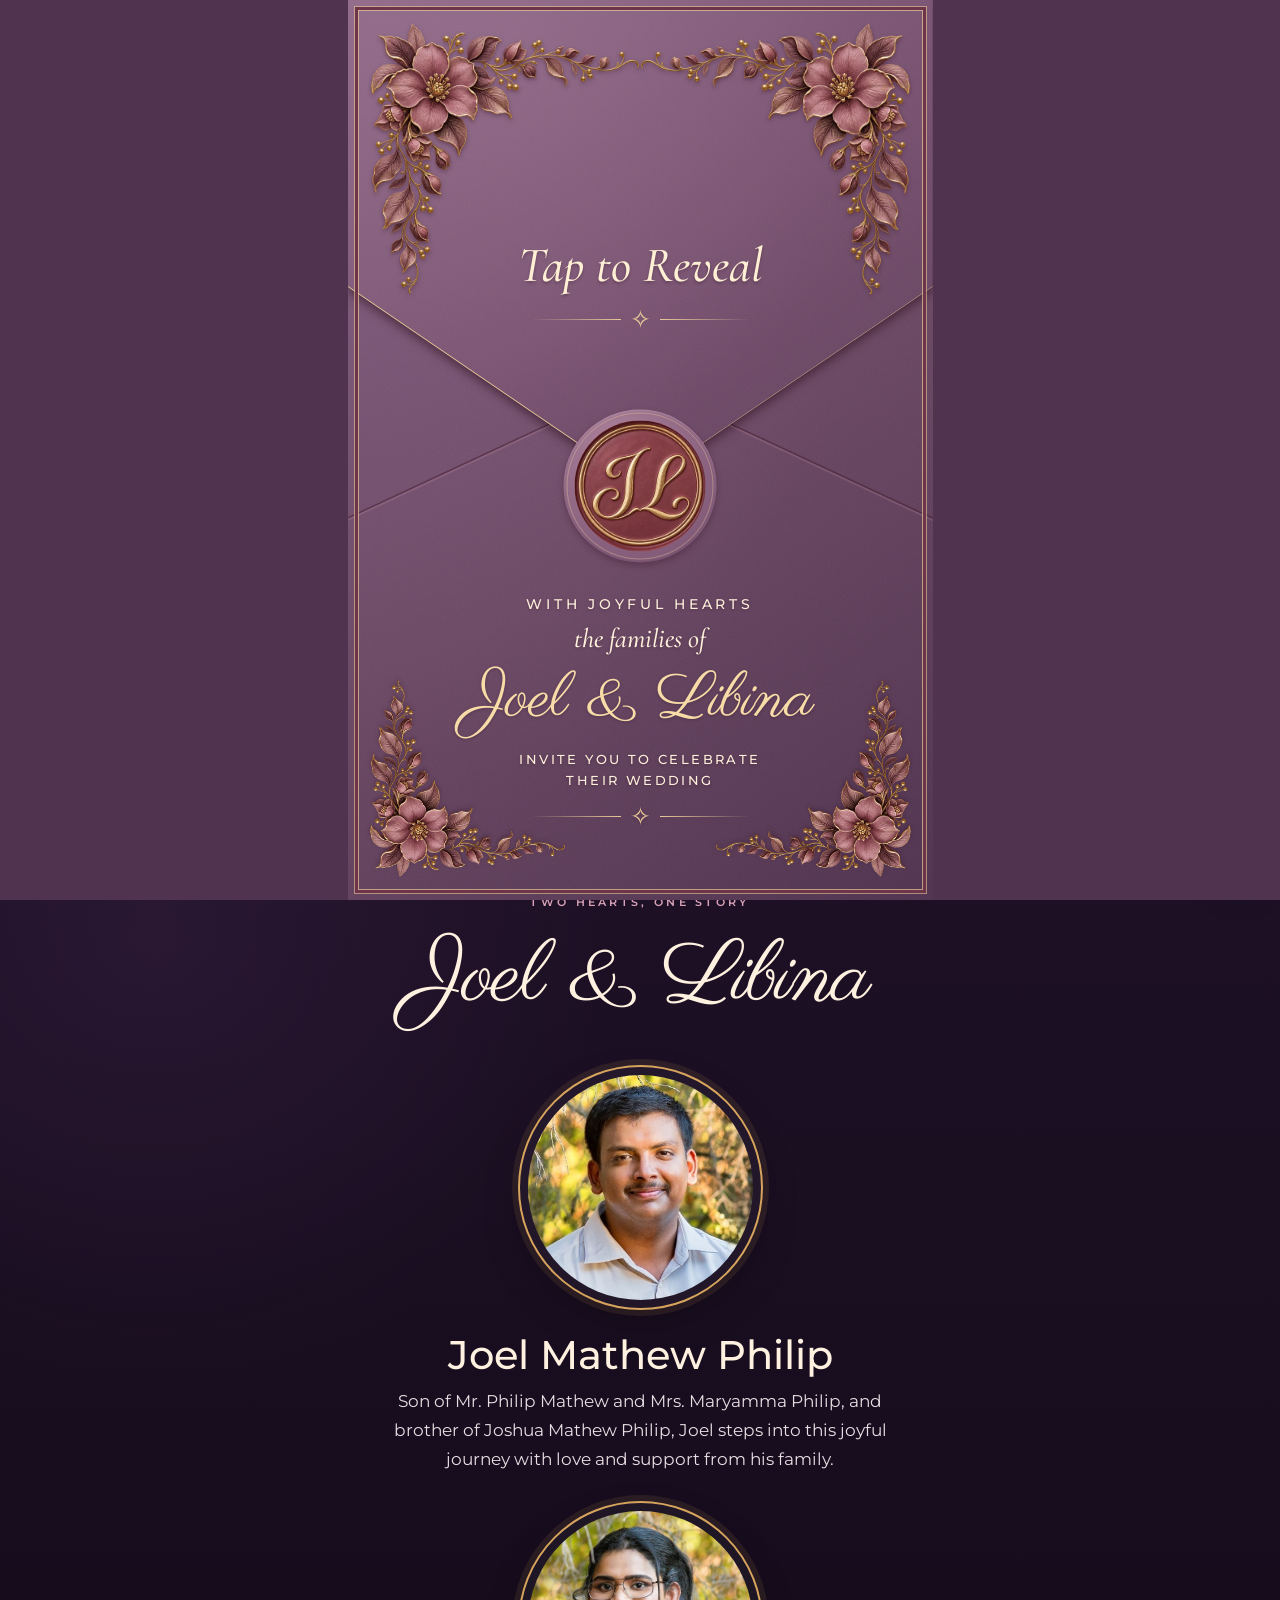
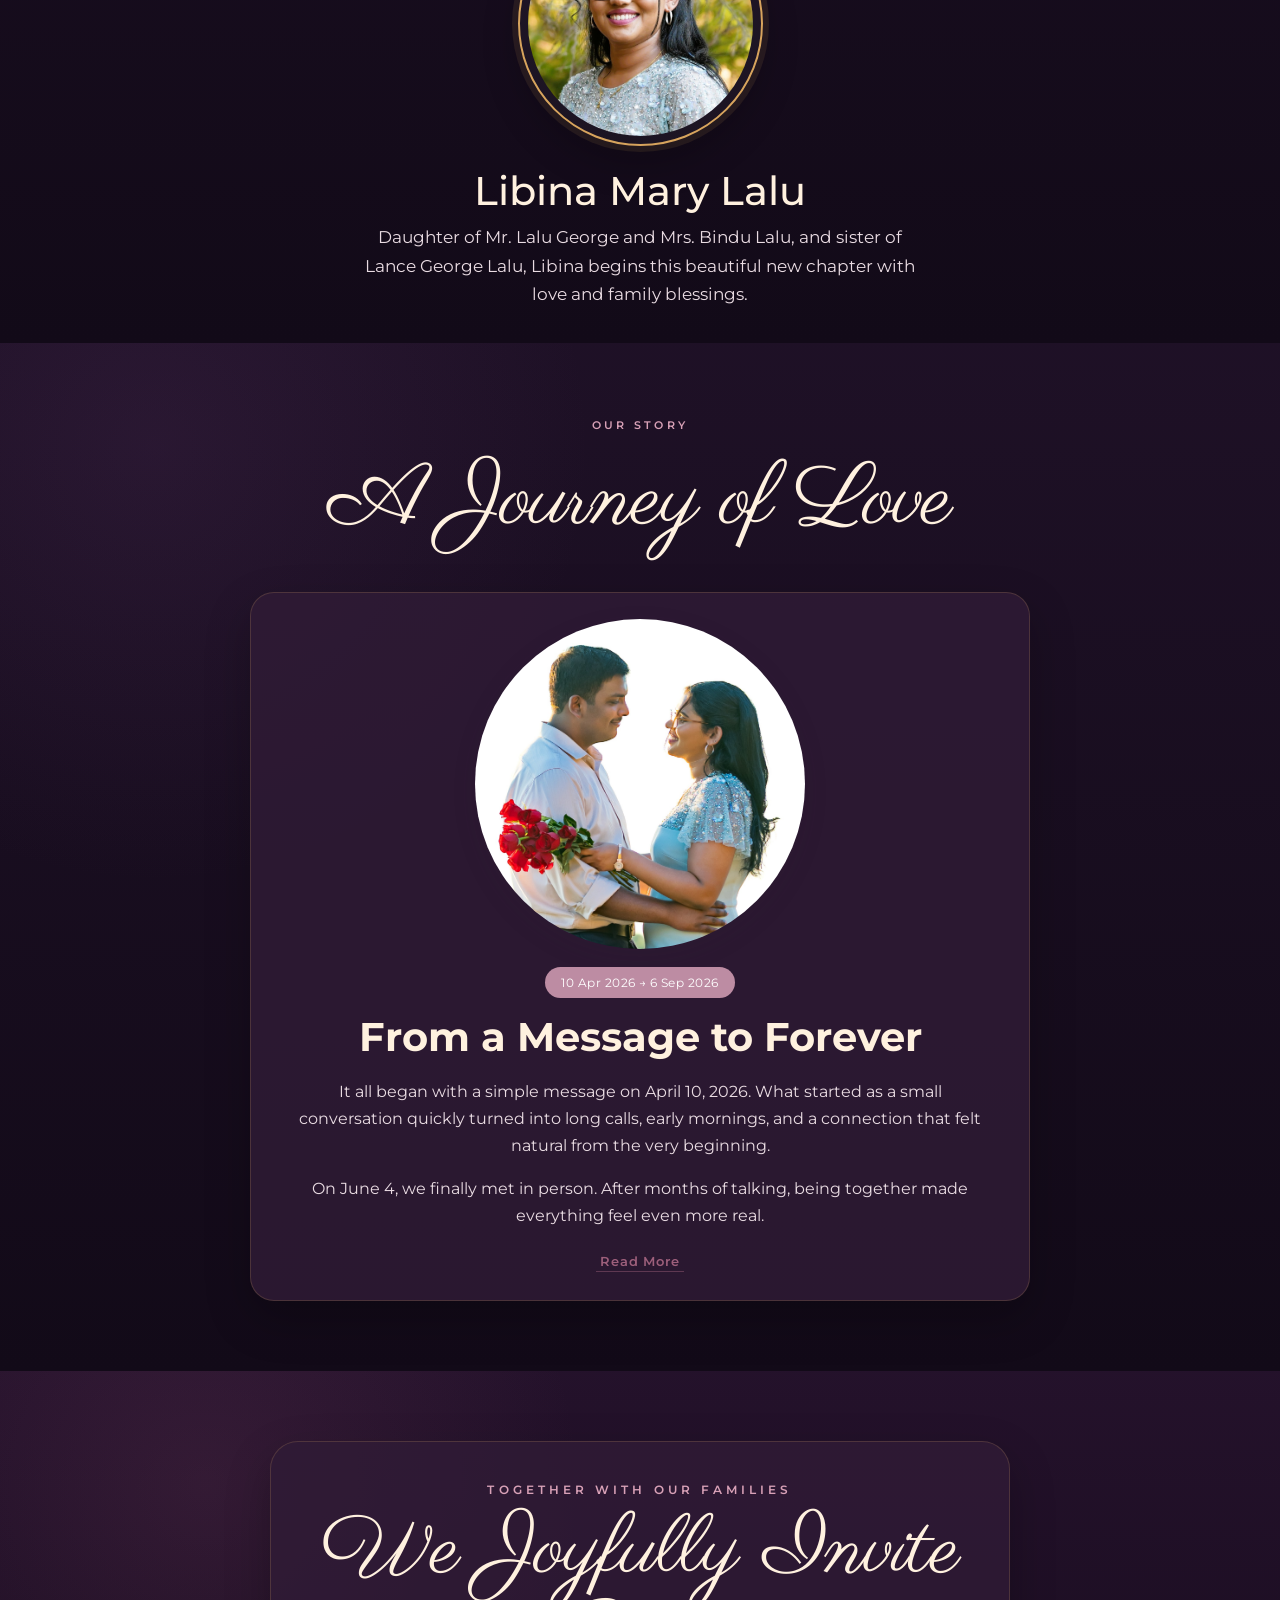
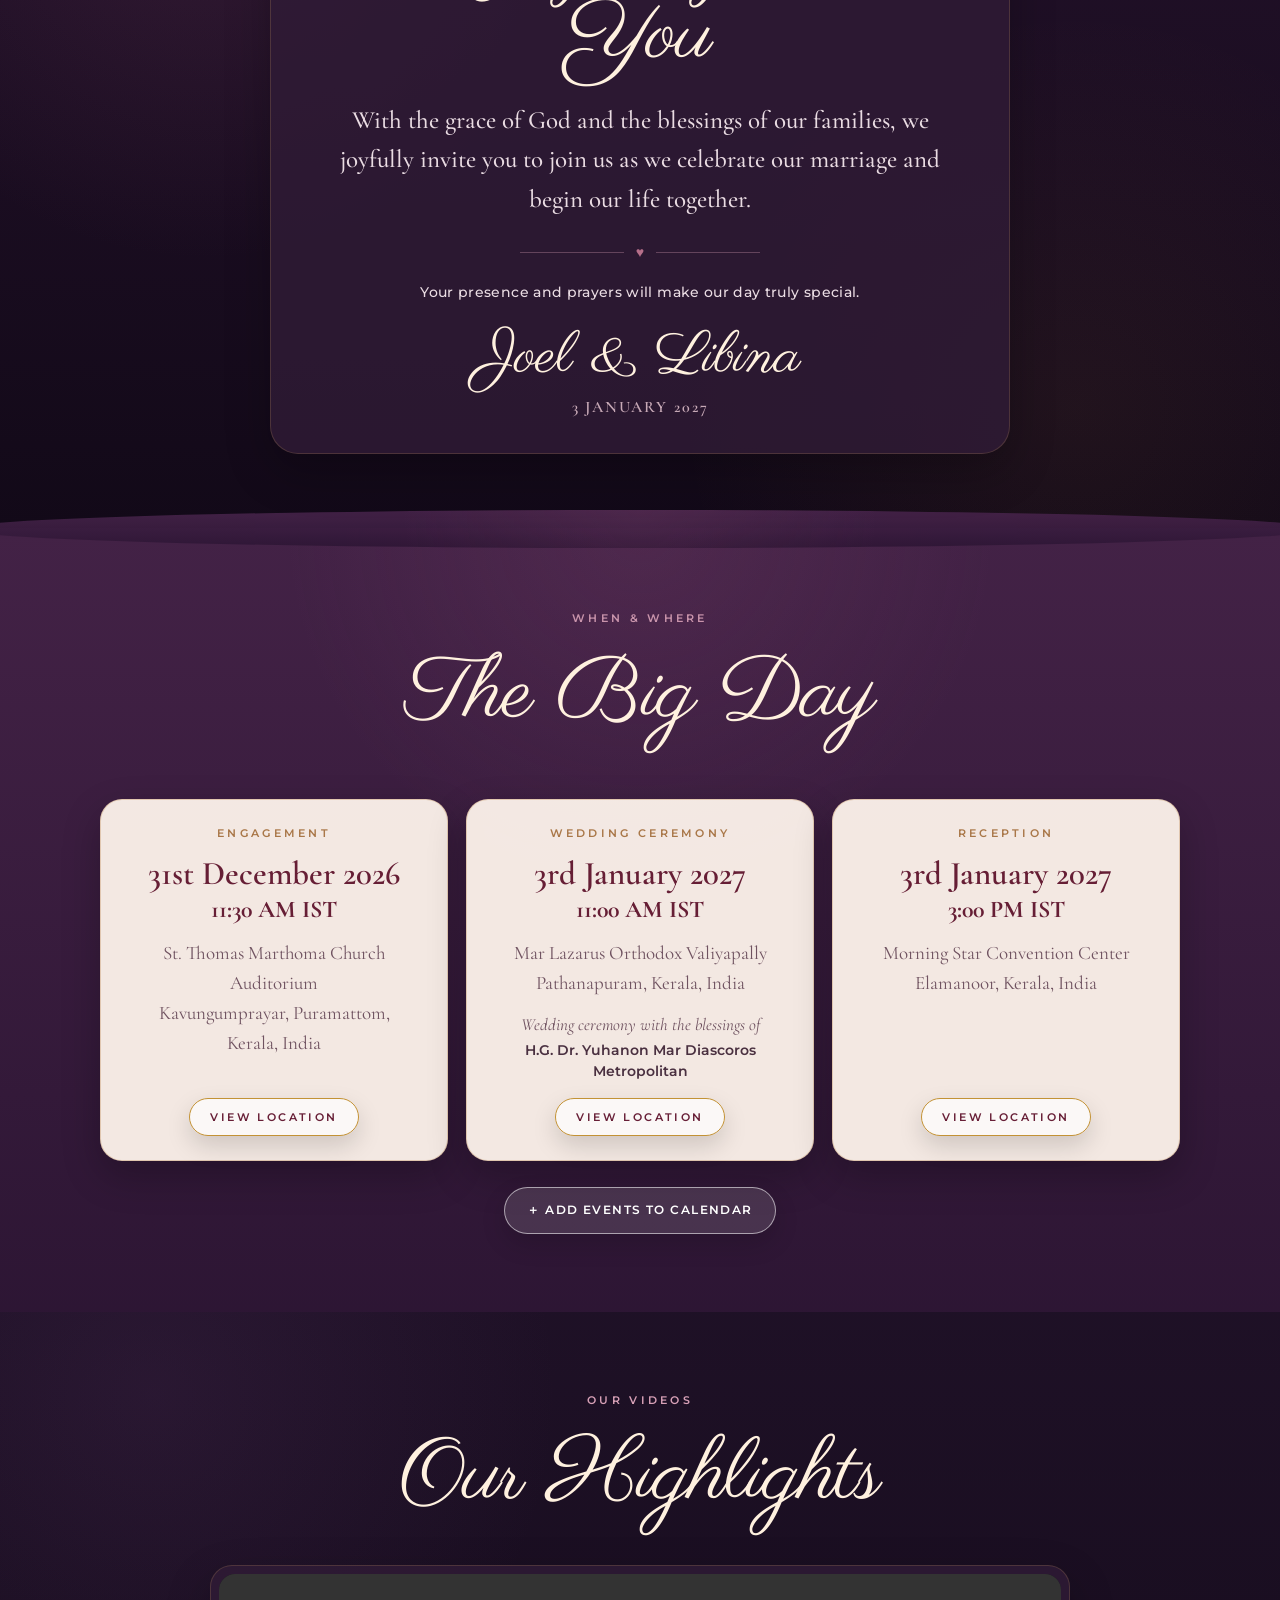
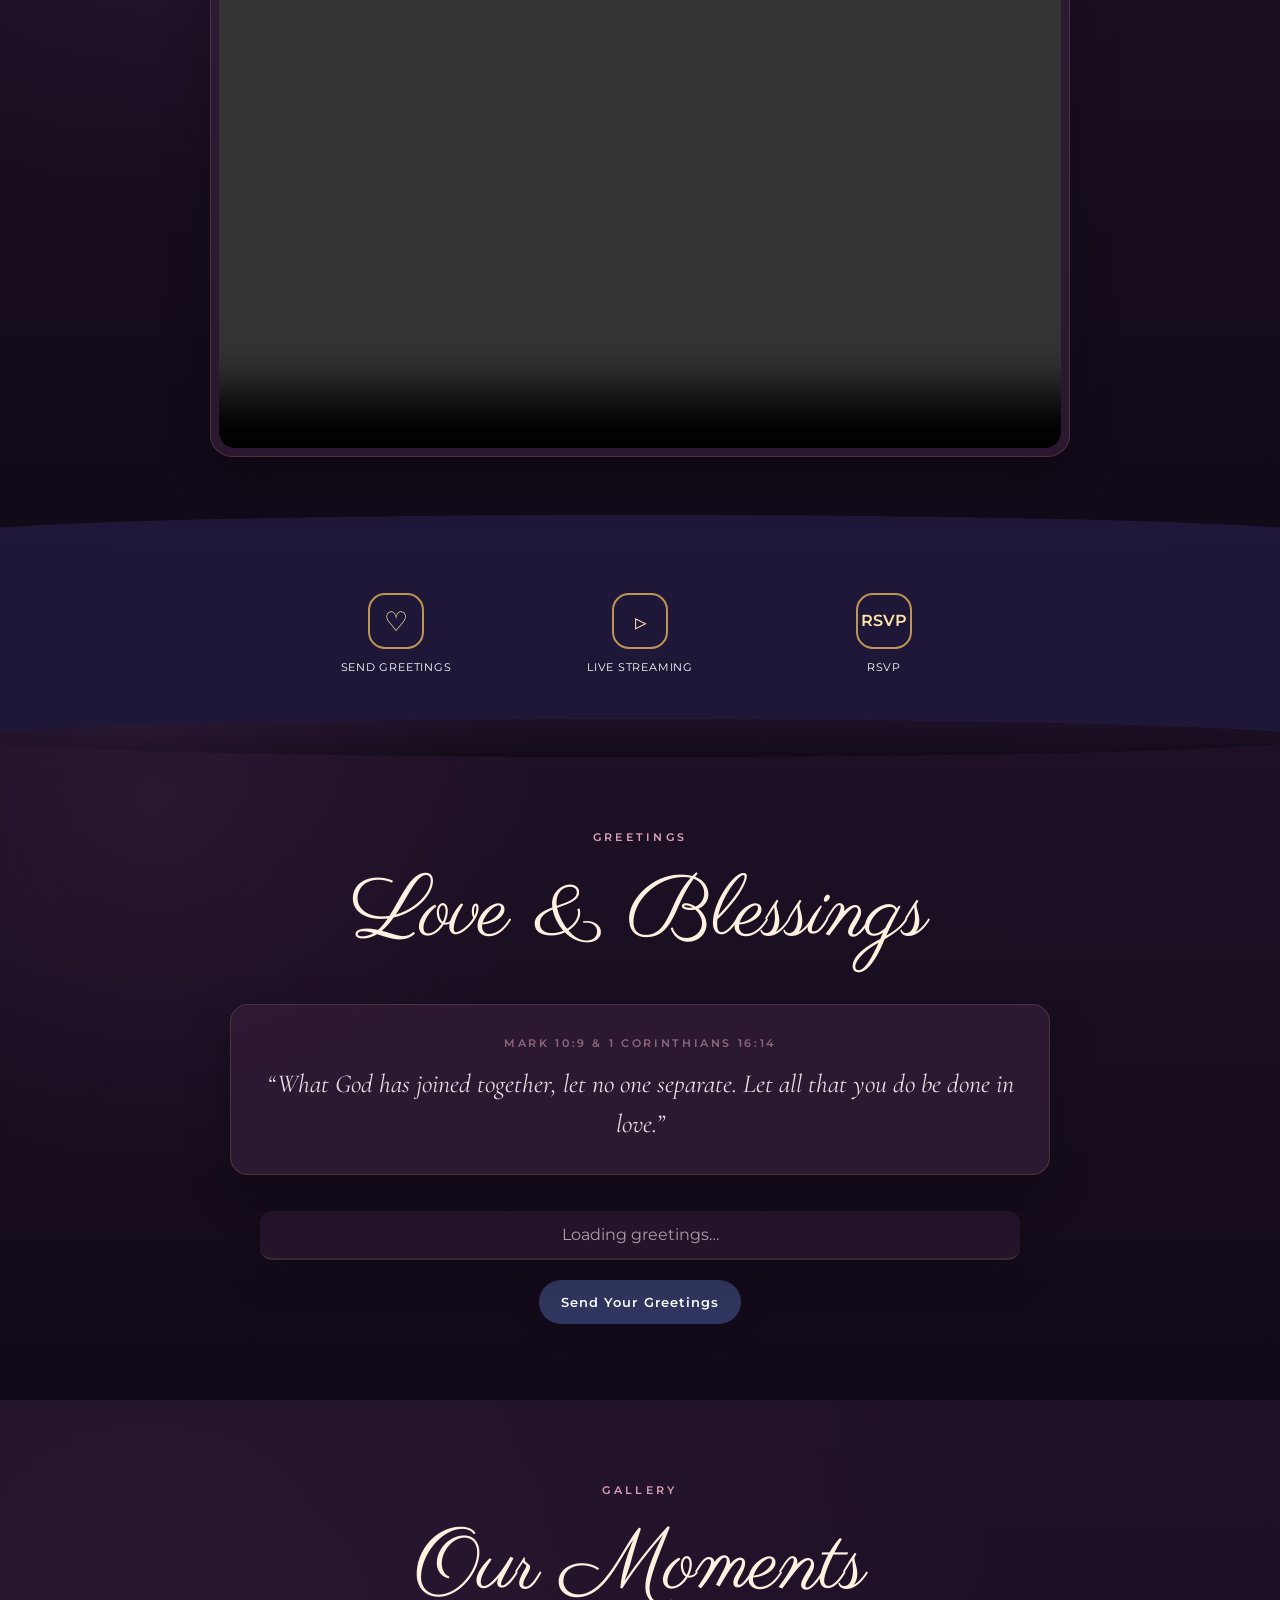
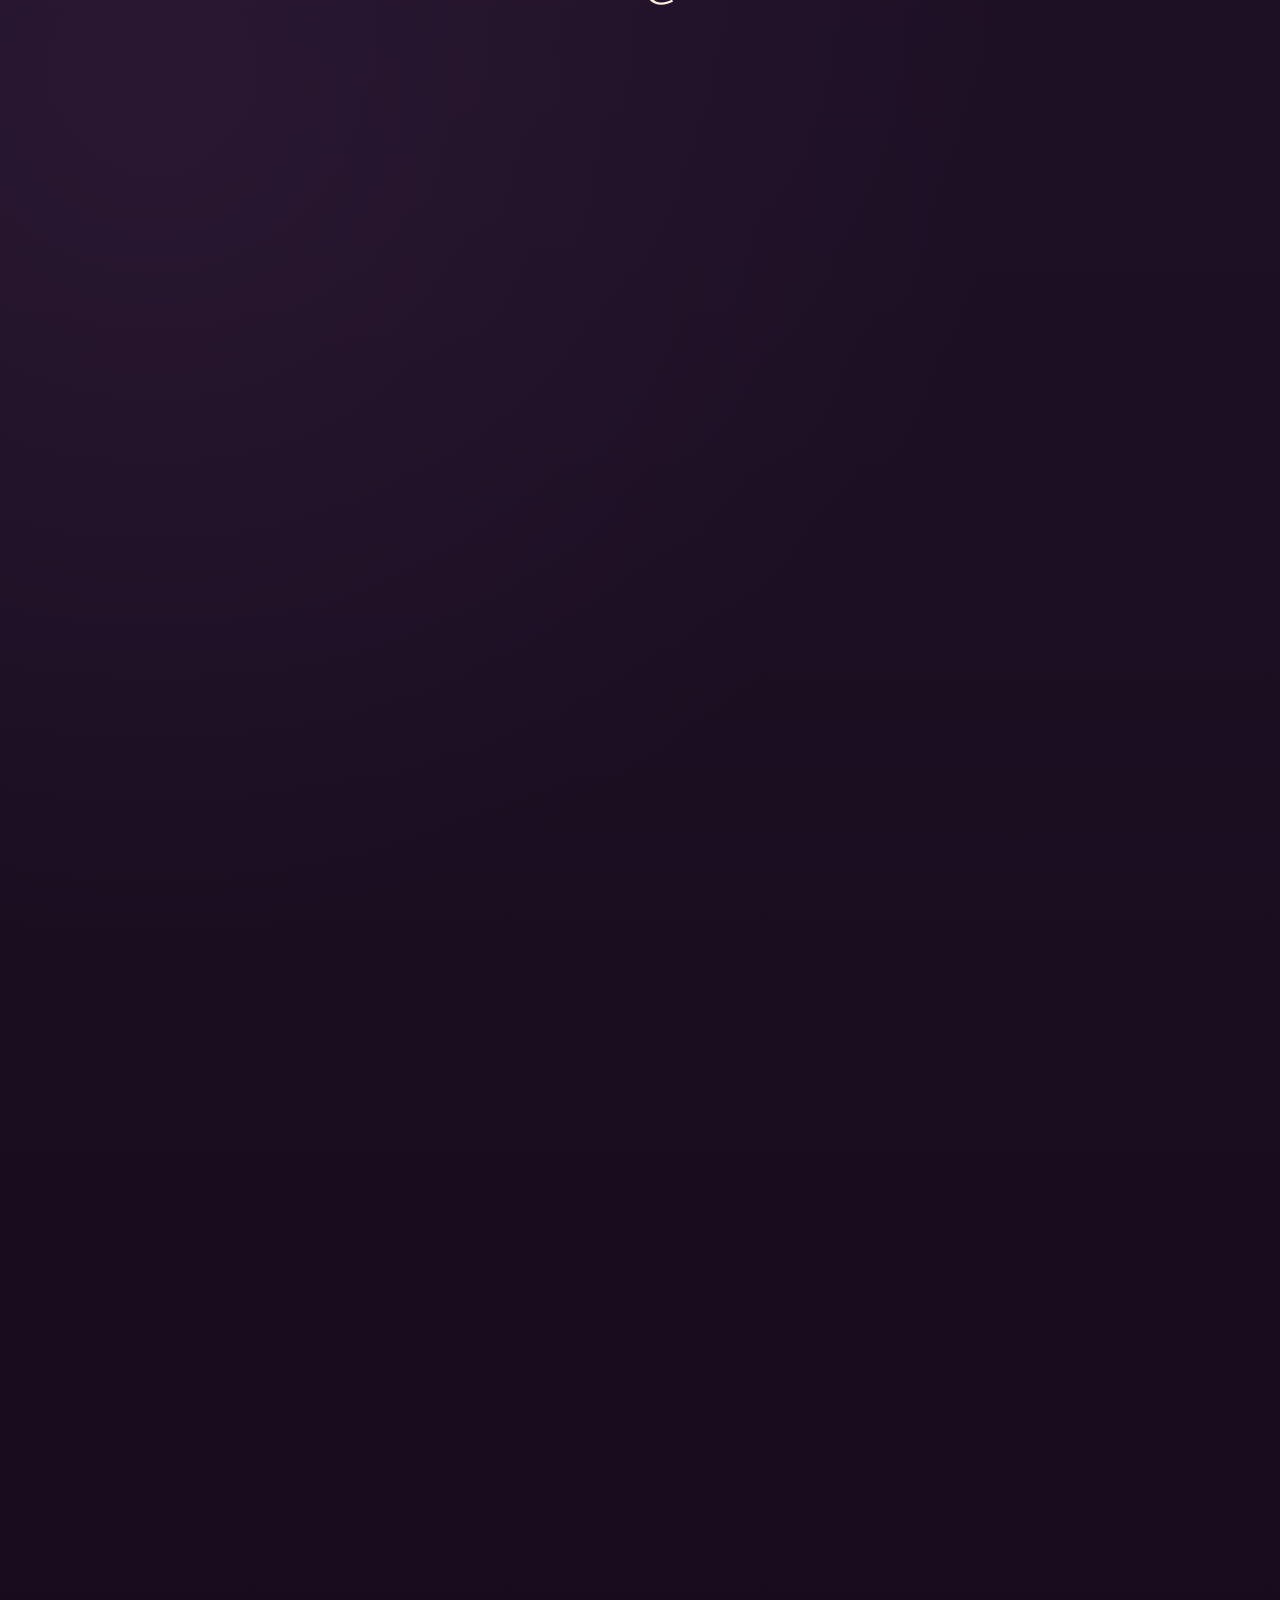
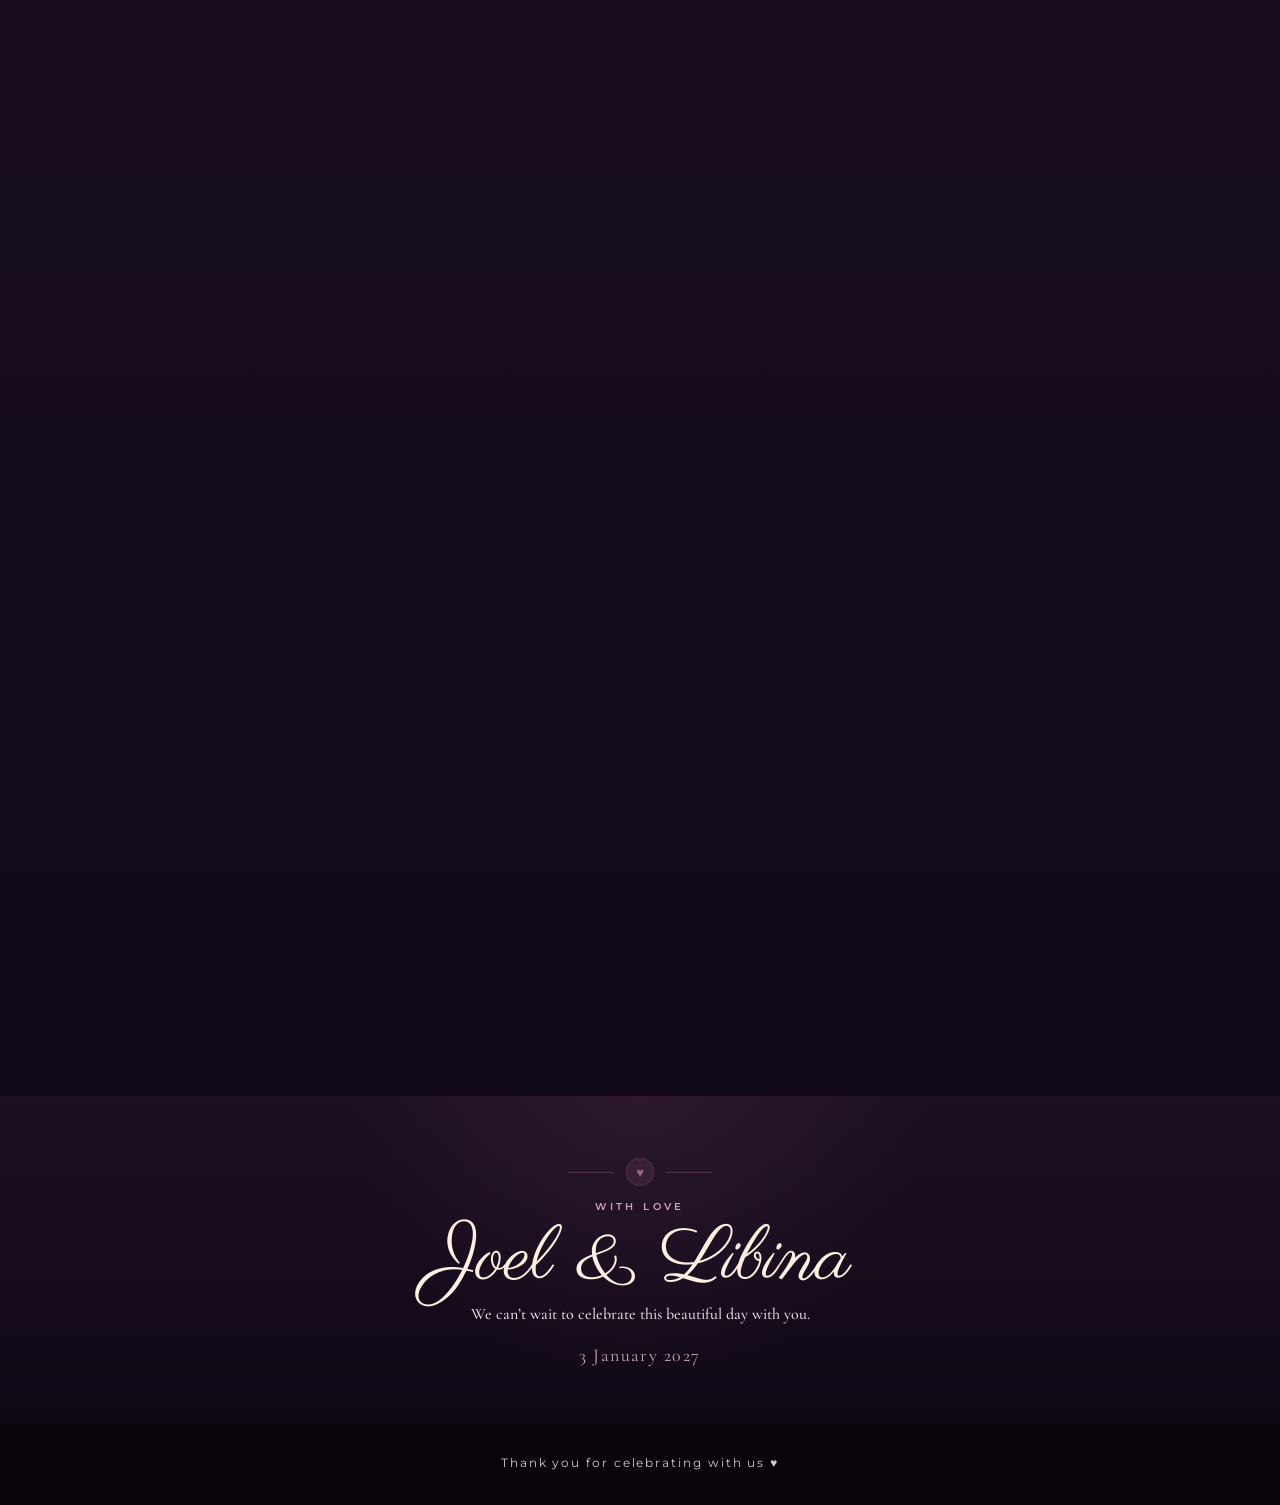
==== commit 324ac4f9: "Update index.html" ====
--- a/index.html
+++ b/index.html
@@ -3,7 +3,7 @@
 <head>
   <meta charset="UTF-8" />
   <meta name="viewport" content="width=device-width, initial-scale=1.0" />
-  <meta name="theme-color" content="#160d1d" />
+  <meta name="theme-color" content="#563950" />
   <title>Joel & Libina | Wedding Invitation</title>
   <link rel="preconnect" href="https://fonts.googleapis.com">
   <link rel="preconnect" href="https://fonts.gstatic.com" crossorigin>
@@ -26,13 +26,13 @@
           root.classList.remove("dark-theme");
           themeMeta?.setAttribute("content", "#eee2dd");
         } else {
-          themeMeta?.setAttribute("content", "#160d1d");
+          themeMeta?.setAttribute("content", "#563950");
         }
 
         openingSeen = sessionStorage.getItem("joel-libina-opening-v3-seen") === "1";
       } catch (error) {
         // If storage is unavailable, keep the new dark-mode default.
-        themeMeta?.setAttribute("content", "#160d1d");
+        themeMeta?.setAttribute("content", "#563950");
       }
 
       root.classList.add(openingSeen ? "opening-seen" : "opening-pending");
@@ -445,7 +445,7 @@
           themeToggle.setAttribute("aria-label", isDark ? "Switch to light mode" : "Switch to dark mode");
           themeToggle.title = isDark ? "Light mode" : "Dark mode";
         }
-        if (themeMeta) themeMeta.setAttribute("content", isDark ? "#160d1d" : "#eee2dd");
+        if (themeMeta) themeMeta.setAttribute("content", isDark ? "#563950" : "#eee2dd");
       };
 
       applyThemeButtonState();
--- a/style.css
+++ b/style.css
@@ -2161,8 +2161,7 @@
   }
 }
 
-@media (max-height: 690px) and (max-width: 760px) {
-}
+
 
 @media (prefers-reduced-motion: reduce) {
   .petal,
@@ -2209,7 +2208,7 @@
       rgba(255,255,255,.008) 7px 20px,
       rgba(42,10,30,.095) 20px 30px
     ),
-    linear-gradient(180deg, #76415e 0%, #65334f 52%, #51233e 100%);
+    linear-gradient(180deg, #694461 0%, #55334f 52%, #40243e 100%);
   box-shadow:
     inset 0 0 52px rgba(28,6,21,.24),
     0 0 18px rgba(38,9,27,.16);
@@ -2277,14 +2276,14 @@
 html.opening-pending, html.opening-pending body { overflow: hidden; }
 .opening-screen {
   position: fixed; inset: 0; z-index: 10000; overflow: hidden;
-  display: grid; place-items: center; background: #592840;
+  display: grid; place-items: center; background: #50334f;
 }
 .opening-screen[hidden], .opening-seen .opening-screen:not(.is-opening) { display: none; }
 .opening-envelope-page {
   --opening-gold: #e8c997;
   position: relative; width: 100%; height: 100%; overflow: hidden;
   perspective: 1200px; isolation: isolate;
-  background: radial-gradient(ellipse at 25% 10%, #96526a55, transparent 60%), linear-gradient(145deg,#8b4a62,#71364f 55%,#592840);
+  background: radial-gradient(ellipse at 25% 10%, #8d688a55, transparent 60%), linear-gradient(145deg,#805c7d,#694762 55%,#50334f);
 }
 .opening-envelope-page::after {
   content: ''; position: absolute; inset: 10px; z-index: 8;
@@ -2313,13 +2312,13 @@
   clip-path: polygon(0 0,100% 0,100% 59%,50% 100%,0 59%);
 }
 .opening-flap-front {
-  background: radial-gradient(ellipse at 28% 8%,#ab6d8140,transparent 65%),linear-gradient(145deg,#96526a,#7a3d57 55%,#653049);
+  background: radial-gradient(ellipse at 28% 8%,#ac88a340,transparent 65%),linear-gradient(145deg,#8d6685,#77516f 55%,#60405b);
 }
 .opening-flap-front::before {
   content: ''; position: absolute; inset: 0; opacity: .18;
   background-image: url("data:image/svg+xml,%3Csvg xmlns='http://www.w3.org/2000/svg' width='180' height='180'%3E%3Cfilter id='n'%3E%3CfeTurbulence type='fractalNoise' baseFrequency='.8' numOctaves='3' stitchTiles='stitch'/%3E%3C/filter%3E%3Cpath fill='%23fff' filter='url(%23n)' d='M0 0h180v180H0z'/%3E%3C/svg%3E"); mix-blend-mode: soft-light;
 }
-.opening-flap-back { transform: rotateX(180deg); background: linear-gradient(150deg,#c693a4,#9b667e); }
+.opening-flap-back { transform: rotateX(180deg); background: linear-gradient(150deg,#b38fa8,#916c89); }
 .opening-flap-edge { position: absolute; inset: 0; width: 100%; height: 100%; pointer-events: none; }
 .opening-flap-edge path { fill: none; stroke: #e8c997; stroke-width: 1.2; vector-effect: non-scaling-stroke; }
 .opening-corner {
@@ -2344,8 +2343,9 @@
   position: absolute; z-index: 10; left: 50%; top: 54%;
   width: clamp(112px,30vw,158px); aspect-ratio: 1; padding: 0;
   transform: translate(-50%,-50%); border: 0; border-radius: 50%;
-  background: url('[data-uri]') center / contain no-repeat;
-  filter: drop-shadow(0 8px 7px #32102088); cursor: pointer;
+  background: radial-gradient(circle at 35% 25%, #ad829b, #89627f 62%, #76526e);
+  box-shadow: inset 0 1px 2px #f4d5e340, inset 0 -1px 2px #44273f44;
+  filter: drop-shadow(0 3px 3px #32102055); cursor: pointer;
   -webkit-tap-highlight-color: transparent;
 }
 .wax-seal:focus-visible { outline: 2px solid #fff0d5; outline-offset: 5px; }
@@ -2392,3 +2392,16 @@
   .opening-screen.is-opening .wax-seal,.opening-screen.is-opening .opening-flap,.opening-screen.is-opening .opening-family-copy { animation: none; }
   .curtain-panel,.curtain-transition { transition: none; }
 }
+
+/* The original JL artwork stays intact; only its surrounding wax is restyled. */
+.wax-seal::before {
+  content: ''; position: absolute; inset: 7%; border-radius: 50%; pointer-events: none;
+  background: url('[data-uri]') center / 130% 130% no-repeat;
+}
+.wax-seal::after {
+  content: ''; position: absolute; inset: 2%; border-radius: 50%; pointer-events: none;
+  border: 1px solid rgba(232,201,151,.40);
+}
+/* Keyboard indicators appear only when navigating controls, never on page entry. */
+.hero:focus { outline: none; }
+.hero-arrow:focus-visible { outline: 2px solid rgba(255,240,213,.9); outline-offset: 3px; }
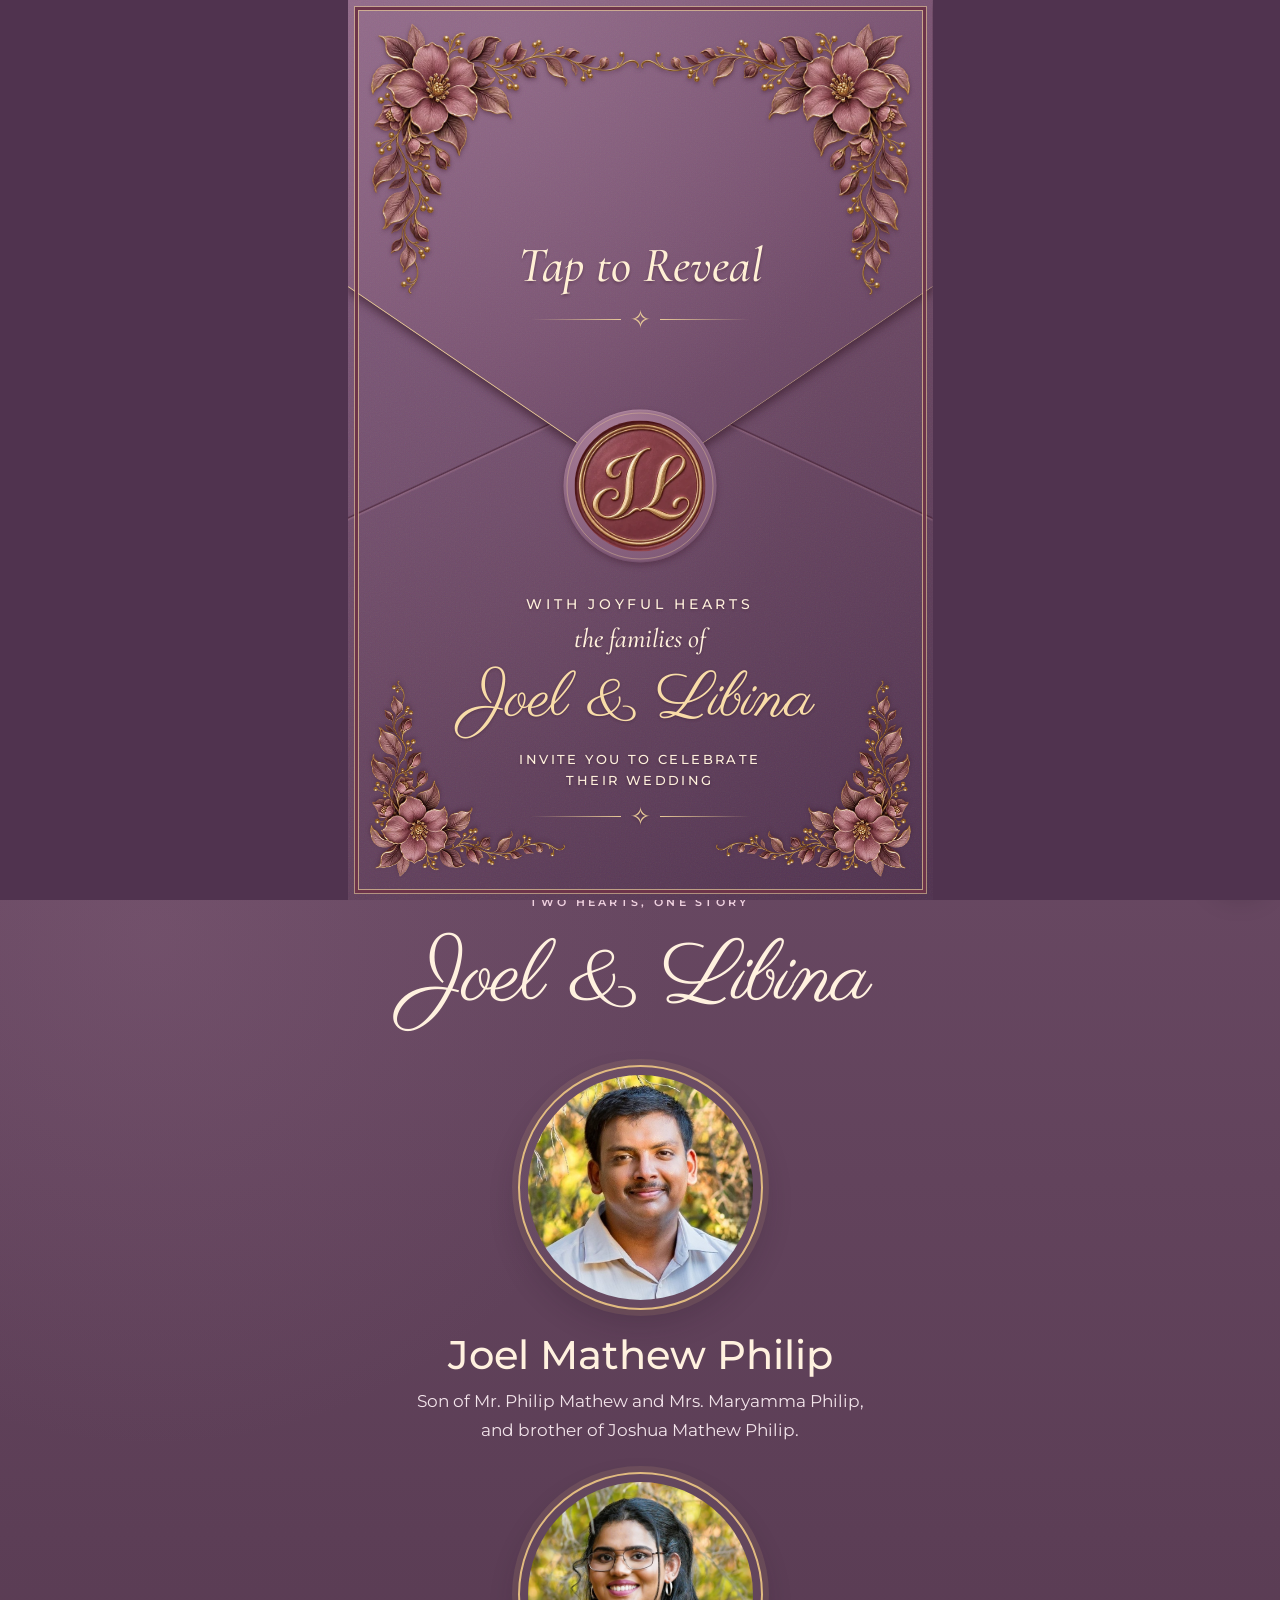
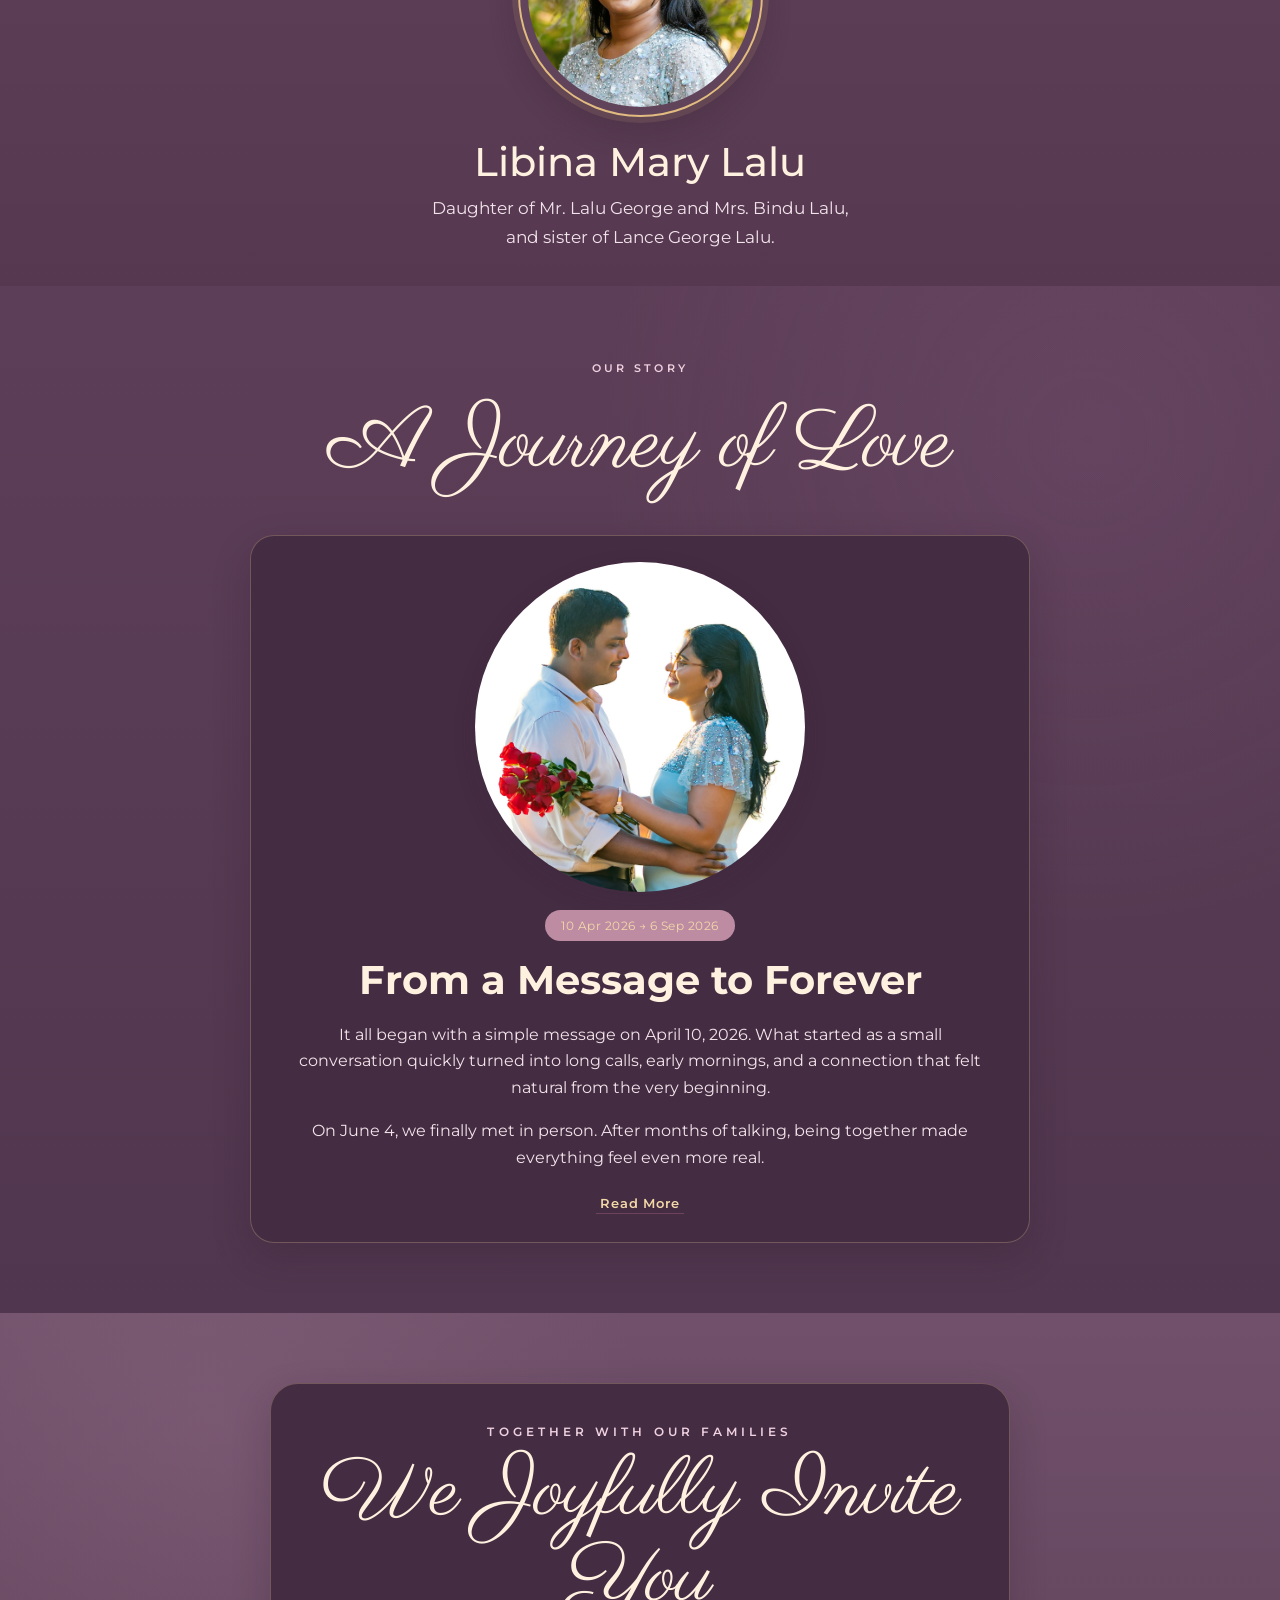
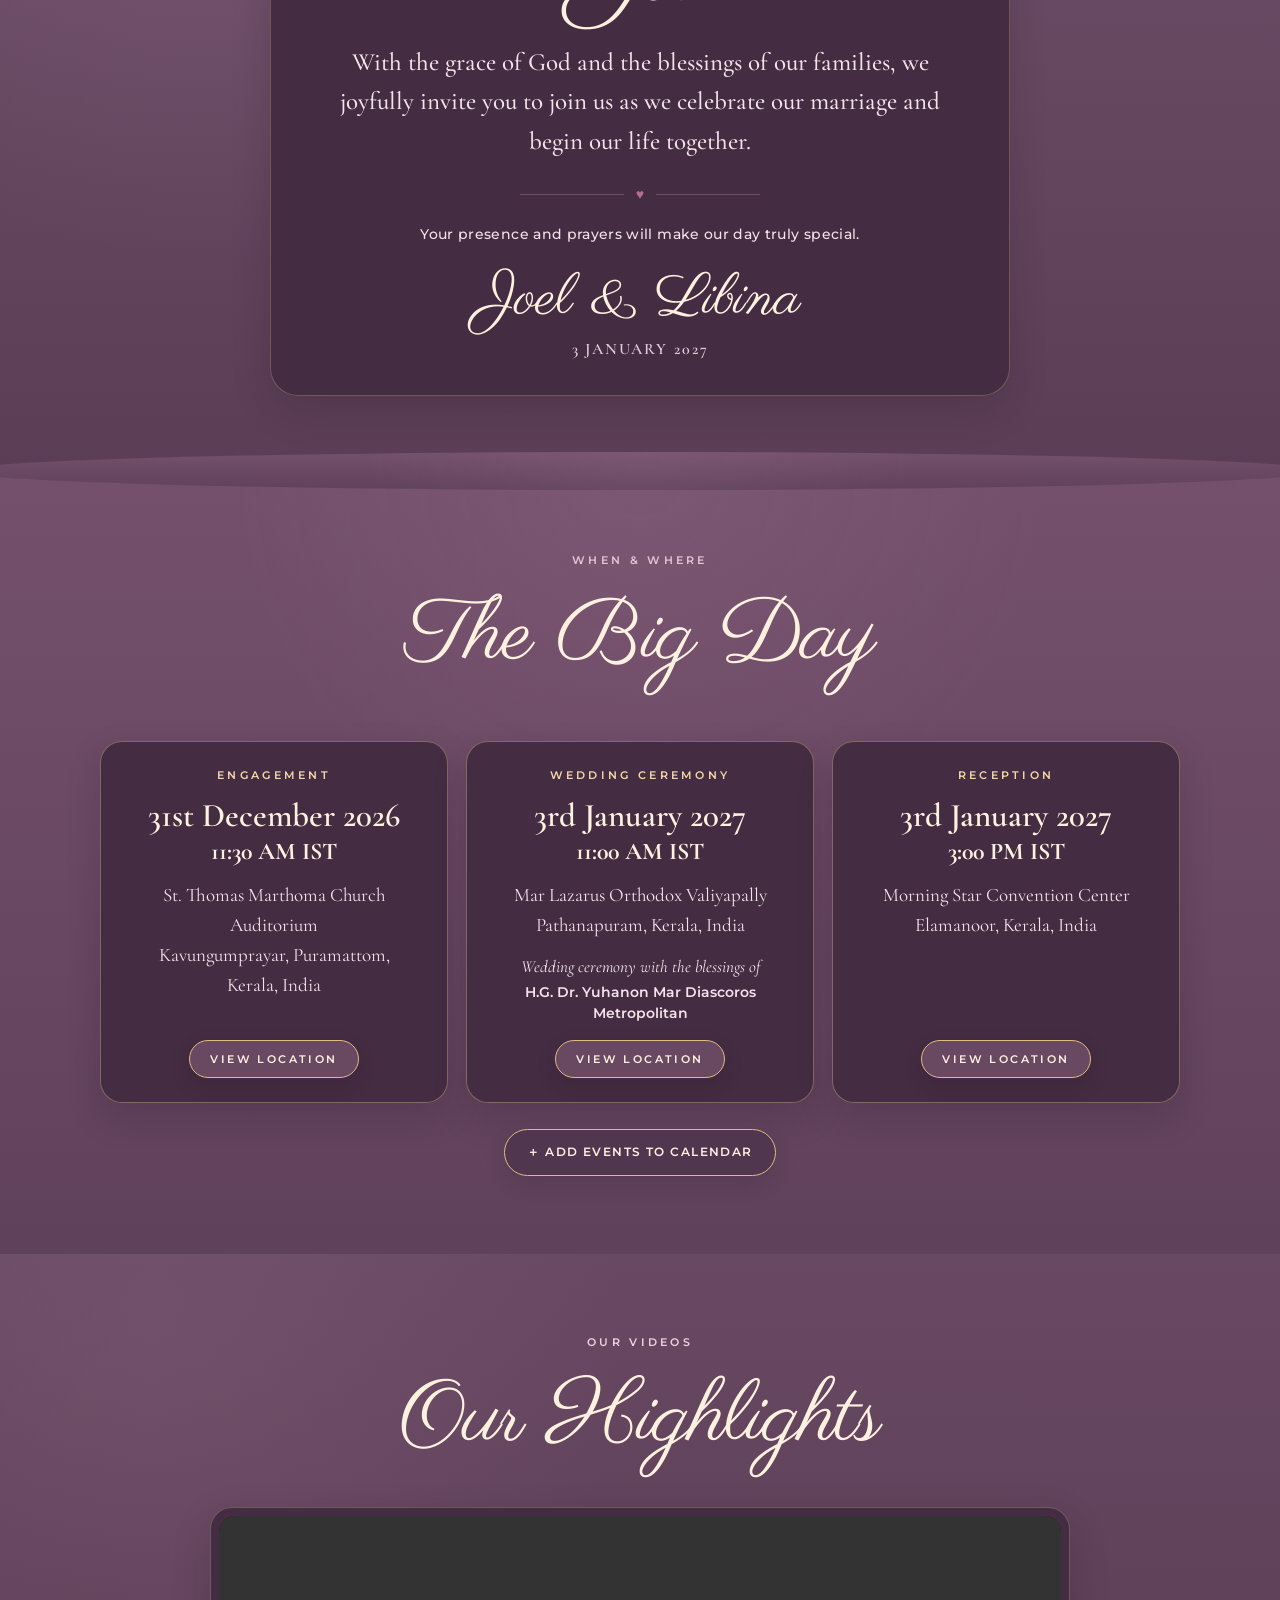
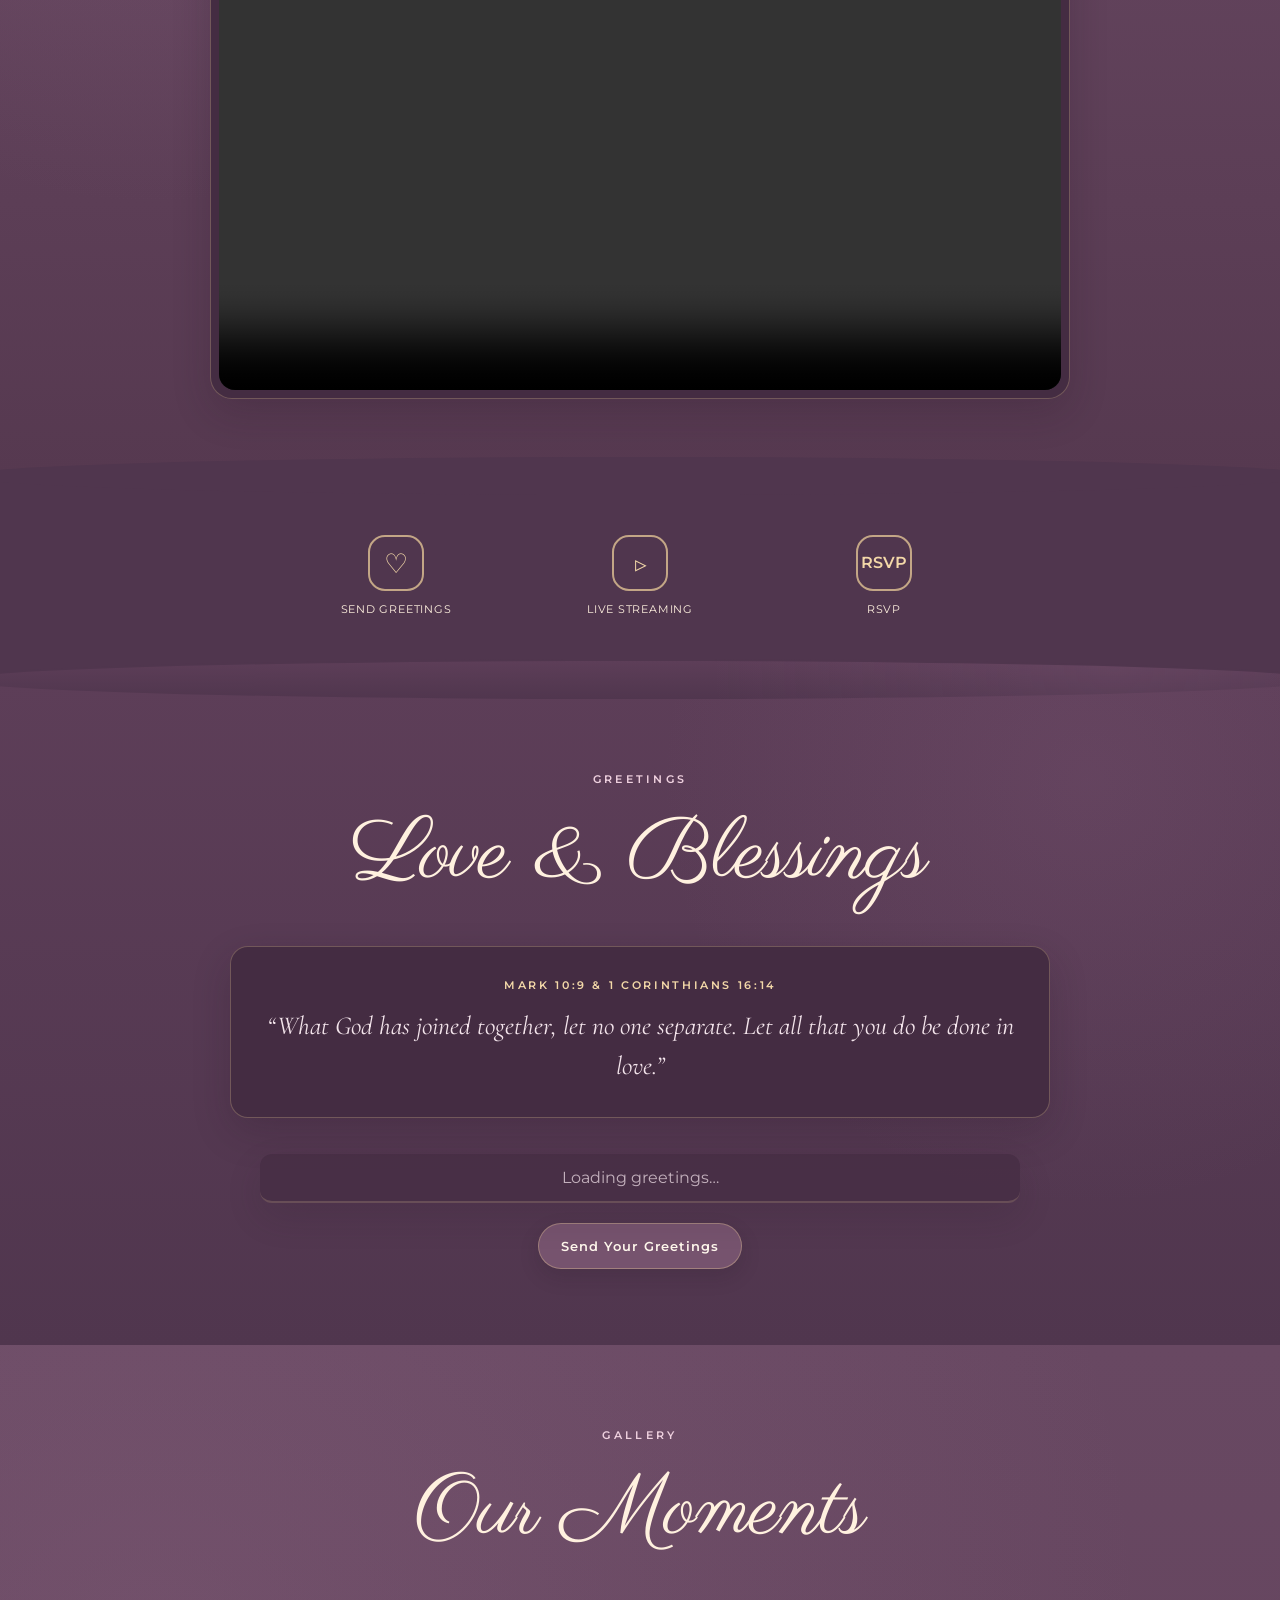
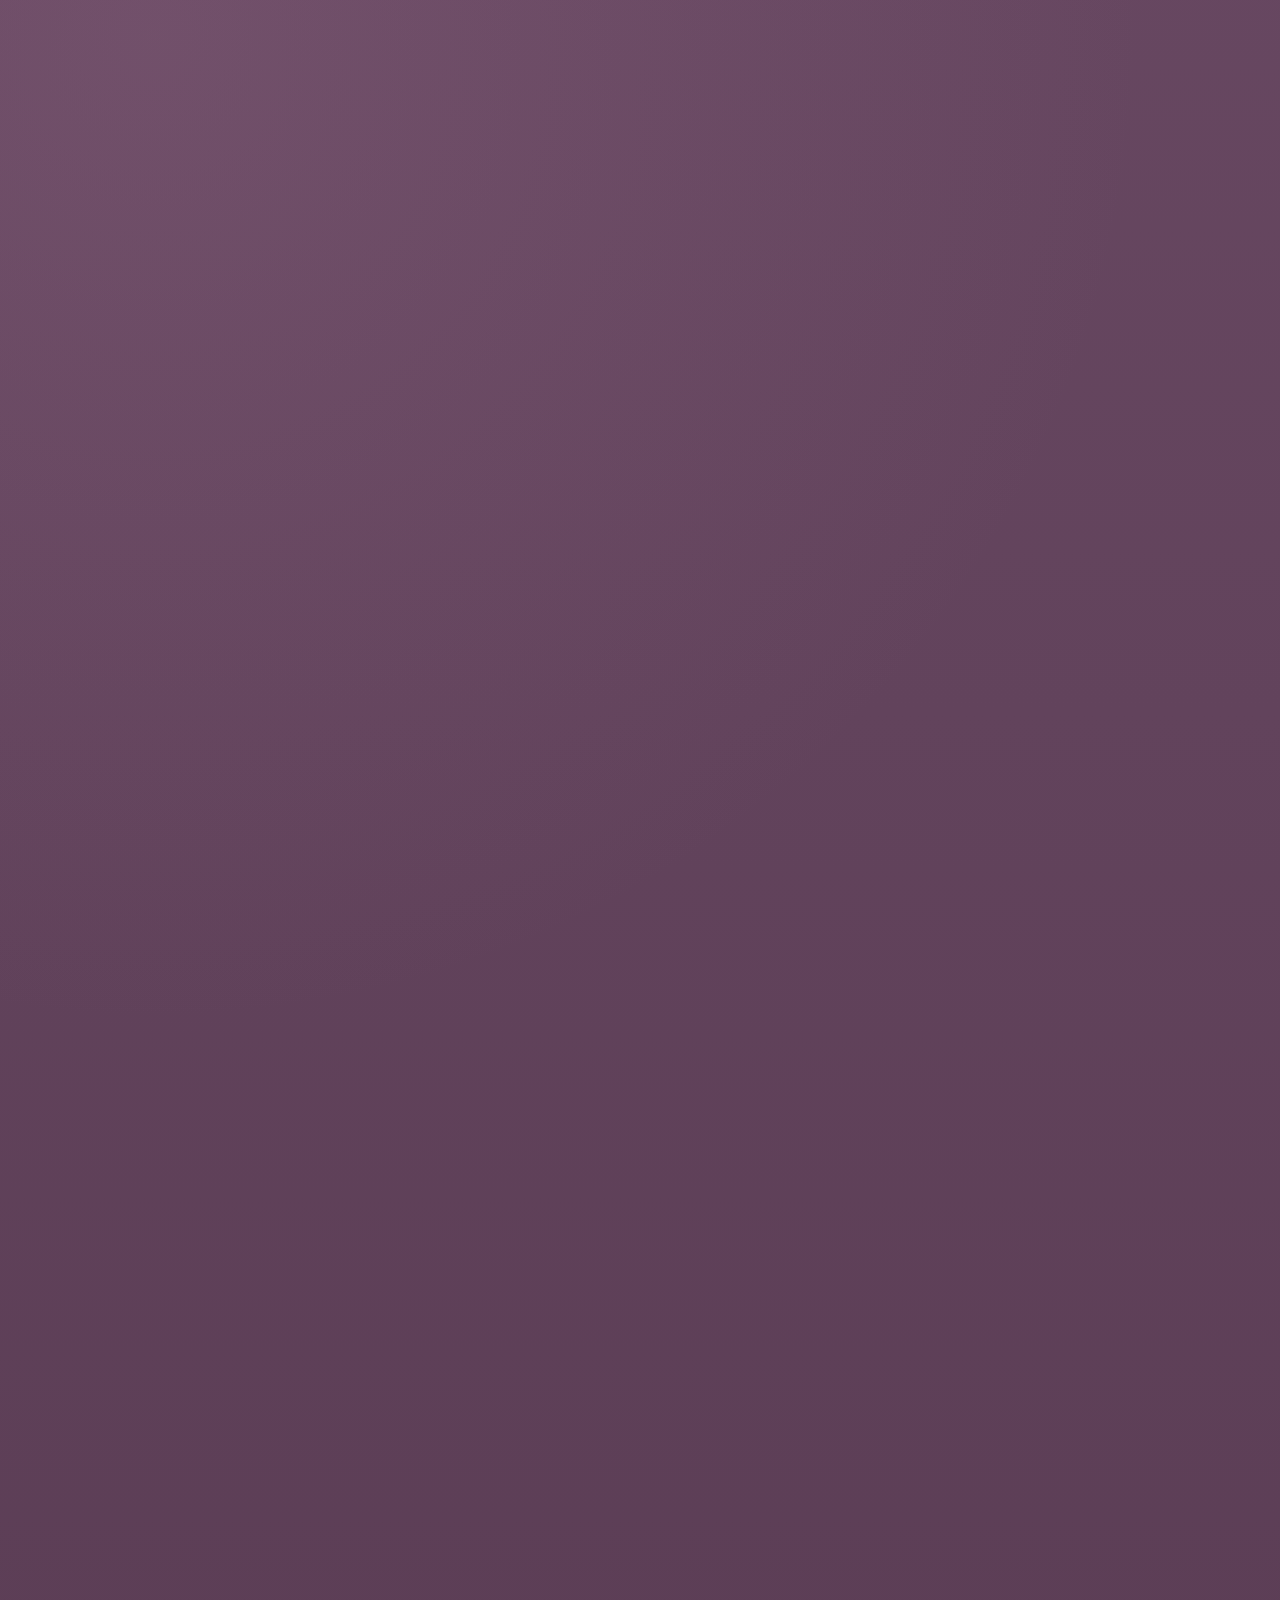
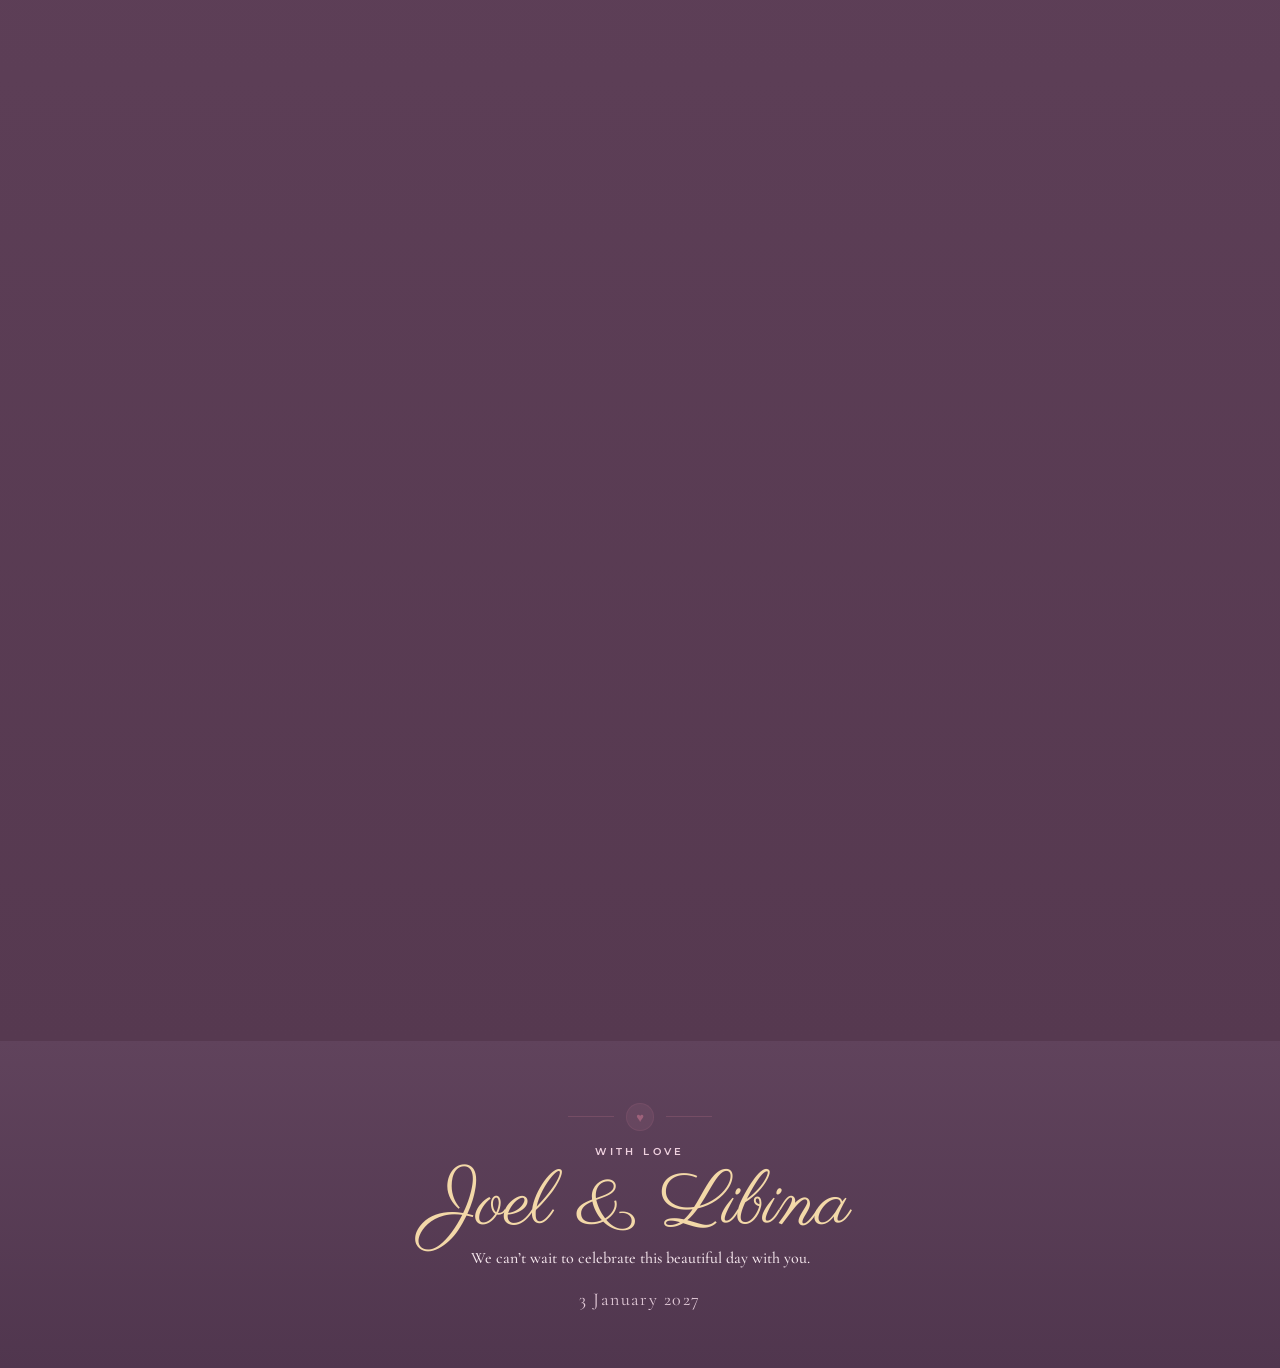
==== commit 495287c8: "Update index.html" ====
--- a/index.html
+++ b/index.html
@@ -8,7 +8,8 @@
   <link rel="preconnect" href="https://fonts.googleapis.com">
   <link rel="preconnect" href="https://fonts.gstatic.com" crossorigin>
   <link href="https://fonts.googleapis.com/css2?family=Cormorant+Garamond:ital,wght@0,500;0,600;0,700;1,500;1,600&family=Montserrat:wght@300;400;500;600&family=Parisienne&display=swap" rel="stylesheet">
-  <link rel="preload" href="assets/images/hero-1.jpg" as="image" fetchpriority="high">
+  <link rel="preload" href="assets/images/hero-1.jpg" as="image" fetchpriority="high" media="(min-width: 761px)">
+  <link rel="preload" href="assets/images/hero-2.jpg" as="image" fetchpriority="high" media="(max-width: 760px)">
   <script>
     (function () {
       const root = document.documentElement;
@@ -91,9 +92,6 @@
     <span class="lantern lantern-two"><i></i></span>
     <span class="lantern lantern-three"><i></i></span>
     <span class="lantern lantern-four"><i></i></span>
-    <span class="lantern lantern-five"><i></i></span>
-    <span class="lantern lantern-six"><i></i></span>
-    <span class="lantern lantern-seven"><i></i></span>
   </div>
 
   <header class="hero" id="home" tabindex="-1">
@@ -123,6 +121,19 @@
       <button class="hero-arrow" type="button" id="heroNext" aria-label="Next photo">›</button>
     </div>
   </header>
+
+  <script>
+    // Put the photo framing both of us first on phones, before script.js initializes the slideshow.
+    (function () {
+      if (!window.matchMedia("(max-width: 760px)").matches) return;
+      const slides = document.querySelectorAll(".hero-slide");
+      if (slides.length < 2) return;
+      const firstSource = slides[0].dataset.src;
+      slides[0].dataset.src = slides[1].dataset.src;
+      slides[1].dataset.src = firstSource;
+      slides[0].style.backgroundImage = `url("${slides[0].dataset.src}")`;
+    })();
+  </script>
 
   <main>
     <section class="couple-section" id="couple">
@@ -137,8 +148,8 @@
         </div>
         <h3>Joel Mathew Philip</h3>
         <p>
-          Son of Mr. Philip Mathew and Mrs. Maryamma Philip, and brother of Joshua Mathew Philip,
-          Joel steps into this joyful journey with love and support from his family.
+          Son of Mr. Philip Mathew and Mrs. Maryamma Philip,<br>
+          and brother of Joshua Mathew Philip.
         </p>
       </article>
 
@@ -148,8 +159,8 @@
         </div>
         <h3>Libina Mary Lalu</h3>
         <p>
-          Daughter of Mr. Lalu George and Mrs. Bindu Lalu, and sister of Lance George Lalu,
-          Libina begins this beautiful new chapter with love and family blessings.
+          Daughter of Mr. Lalu George and Mrs. Bindu Lalu,<br>
+          and sister of Lance George Lalu.
         </p>
       </article>
     </section>
@@ -328,9 +339,6 @@
     <p class="closing-date">3 January 2027</p>
   </section>
 
-  <footer class="wedding-footer">
-    <p>Thank you for celebrating with us ♥</p>
-  </footer>
 
   <div class="modal" id="greetingsModal" aria-hidden="true">
     <div class="modal-backdrop" data-close-modal></div>
@@ -489,19 +497,19 @@
         // finishing its lift, so there is never a blank pause.
         window.setTimeout(() => {
           curtainTransition?.classList.add("show");
-        }, 430);
+        }, 340);
 
         // Remove the envelope only once the closed curtains are already
         // covering the hero underneath.
         window.setTimeout(() => {
           openingScreen.hidden = true;
           root.classList.add("opening-seen");
-        }, 680);
+        }, 590);
 
         // Give the closed curtains a short intentional hold before opening.
         window.setTimeout(() => {
           curtainTransition?.classList.add("open");
-        }, 830);
+        }, 710);
 
         // Let the roughly one-second curtain sweep finish before fading away.
         openingTimer = window.setTimeout(() => {
@@ -509,11 +517,11 @@
           root.classList.remove("opening-pending");
           openingScreen.inert = true;
           document.getElementById("home")?.focus({ preventScroll: true });
-        }, 2010);
+        }, 1840);
 
         window.setTimeout(() => {
           curtainTransition?.classList.remove("show", "open");
-        }, 2340);
+        }, 2160);
       };
 
       openingReveal?.addEventListener("click", finishOpening);
@@ -532,6 +540,42 @@
     })();
   </script>
 
+
+  <script>
+    (function () {
+      const controls = document.querySelector(".floating-controls");
+      const video = document.getElementById("highlightsVideo");
+      if (!controls) return;
+      let anchor = window.scrollY;
+      let queued = false;
+      let videoPlaying = false;
+      const setHidden = (hidden) => {
+        if (controls.contains(document.activeElement)) hidden = false;
+        controls.classList.toggle("controls-hidden", hidden);
+        controls.inert = hidden;
+      };
+      const update = () => {
+        queued = false;
+        const current = window.scrollY;
+        const delta = current - anchor;
+        if (videoPlaying) setHidden(true);
+        else if (current < window.innerHeight * .65) setHidden(false);
+        else if (Math.abs(delta) > 8) setHidden(delta > 0);
+        if (Math.abs(delta) > 8) anchor = current;
+      };
+      window.addEventListener("scroll", () => {
+        if (!queued) { queued = true; window.requestAnimationFrame(update); }
+      }, { passive: true });
+      window.addEventListener("keydown", (event) => {
+        if (event.key === "Tab") setHidden(false);
+      });
+      video?.addEventListener("play", () => { videoPlaying = true; setHidden(true); });
+      const restore = () => { videoPlaying = false; setHidden(false); anchor = window.scrollY; };
+      video?.addEventListener("pause", restore);
+      video?.addEventListener("ended", restore);
+    })();
+  </script>
+
   <script type="module" src="script.js"></script>
 </body>
 </html>
--- a/style.css
+++ b/style.css
@@ -1758,7 +1758,7 @@
   transition: opacity .72s ease, visibility .72s ease;
 }
 .dark-theme .lantern-layer {
-  opacity: .68;
+  opacity: .82;
   visibility: visible;
 }
 
@@ -1804,9 +1804,9 @@
       #d65b1d 84%,
       #843017 100%);
   box-shadow:
-    0 0 18px 6px rgba(255,135,25,.18),
-    0 0 42px 14px rgba(255,112,16,.08),
-    inset 0 0 12px rgba(255,244,170,.42);
+    0 0 18px 6px rgba(255,167,55,.26),
+    0 0 42px 14px rgba(255,145,35,.12),
+    inset 0 0 12px rgba(255,244,170,.55);
   filter: saturate(.96) blur(.25px);
   animation: lanternAcrossViewport var(--duration) linear infinite;
   will-change: transform, opacity;
@@ -1914,16 +1914,16 @@
     transform: translate3d(0, 18vh, 0) scale(var(--scale)) rotate(calc(var(--tilt) * -1));
     opacity: 0;
   }
-  10% { opacity: .54; }
+  10% { opacity: .62; }
   35% {
     transform: translate3d(calc(var(--drift) * .45), -28vh, 0) scale(var(--scale)) rotate(var(--tilt));
-    opacity: .54;
+    opacity: .62;
   }
   68% {
     transform: translate3d(var(--drift), -76vh, 0) scale(var(--scale)) rotate(calc(var(--tilt) * -.65));
-    opacity: .50;
-  }
-  90% { opacity: .38; }
+    opacity: .58;
+  }
+  90% { opacity: .44; }
   100% {
     transform: translate3d(calc(var(--drift) * .42), -135vh, 0) scale(var(--scale)) rotate(var(--tilt));
     opacity: 0;
@@ -2030,34 +2030,34 @@
 .action-grid { max-width: 720px; grid-template-columns: repeat(3,minmax(0,1fr)); gap: 12px; }
 .closing-wait { max-width: 520px; margin: 0 auto 16px; color: #6f5664; font: 500 16px/1.65 'Cormorant Garamond', serif; }
 
-/* ---------------- Dark / lantern theme ---------------- */
+/* ---------------- Mauve / plum default theme ---------------- */
 .dark-theme {
   color-scheme: dark;
-  --cream: #1c1123;
-  --cream-2: #24142b;
-  --ink: #f7ede5;
+  --cream: #60435c;
+  --cream-2: #50364e;
+  --ink: #fff2e5;
+  --ink-soft: #f3e4eb;
   --white: #fff7ec;
-  --rose: #d28ca5;
-  --gold: #d9ad66;
+  --rose: #efd1df;
+  --gold: #e8c997;
+  --line-soft: rgba(232,201,151,.28);
 }
 .dark-theme body,
-.dark-theme .invitation-page { background: #120a18; color: #f7ede5; }
-
-/* Semi-transparent night panels let the edge lantern glow live behind them. */
+.dark-theme .invitation-page { background: #563950; color: #fff2e5; }
 .dark-theme .couple-section,
+.dark-theme .highlights-section,
+.dark-theme .gallery-section {
+  background: radial-gradient(circle at 12% 10%, rgba(165,124,153,.18), transparent 35%),
+    linear-gradient(180deg, #684862 0%, #563950 100%);
+}
 .dark-theme .story-section,
-.dark-theme .highlights-section,
-.dark-theme .blessings-section,
-.dark-theme .gallery-section {
-  background:
-    radial-gradient(circle at 12% 10%, rgba(113,66,124,.15), transparent 30%),
-    linear-gradient(180deg, rgba(31,17,39,.94) 0%, rgba(18,10,24,.94) 100%);
+.dark-theme .blessings-section {
+  background: radial-gradient(circle at 85% 15%, rgba(157,111,147,.14), transparent 35%),
+    linear-gradient(180deg, #5d3e58 0%, #50364e 100%);
 }
 .dark-theme .invitation-message-section {
-  background:
-    radial-gradient(circle at 16% 15%, rgba(143,76,113,.17), transparent 30%),
-    radial-gradient(circle at 84% 84%, rgba(235,159,66,.06), transparent 32%),
-    linear-gradient(180deg, rgba(37,18,44,.94) 0%, rgba(18,9,24,.94) 100%);
+  background: radial-gradient(circle at 16% 15%, rgba(180,139,167,.17), transparent 35%),
+    linear-gradient(180deg, #70506a 0%, #5b3e56 100%);
 }
 .dark-theme .invitation-message-inner,
 .dark-theme .story-card,
@@ -2065,9 +2065,9 @@
 .dark-theme .verse-card,
 .dark-theme .guest-message-card,
 .dark-theme .empty-greetings {
-  background: rgba(48,27,54,.82);
-  border-color: rgba(225,176,103,.18);
-  box-shadow: 0 18px 46px rgba(0,0,0,.24);
+  background: #442c42;
+  border-color: rgba(232,201,151,.28);
+  box-shadow: 0 14px 38px rgba(36,19,34,.20);
 }
 .dark-theme .section-heading h2,
 .dark-theme .compact-heading h2,
@@ -2078,7 +2078,7 @@
 .dark-theme .modal-card h2 { color: #fff1df; }
 .dark-theme .eyebrow,
 .dark-theme .rose,
-.dark-theme .closing-kicker { color: #d8a1b7; }
+.dark-theme .closing-kicker { color: #efd1df; }
 .dark-theme .bio-card p,
 .dark-theme .story-card p,
 .dark-theme .invitation-message-copy,
@@ -2086,43 +2086,81 @@
 .dark-theme .verse-card p,
 .dark-theme .guest-message-card p,
 .dark-theme .empty-greetings,
-.dark-theme .closing-wait { color: #eadce3; }
+.dark-theme .closing-wait { color: #f3e4eb; }
 .dark-theme .invitation-message-date,
-.dark-theme .greeting-meta { color: #c8aab7; }
+.dark-theme .greeting-meta { color: #e3cbd9; }
+.dark-theme .guest-message-card strong,
+.dark-theme .verse-ref,
+.dark-theme .story-date,
+.dark-theme .story-read-more { color: #f3d8a8; }
 .dark-theme .portrait-ring {
-  border-color: #d7a45d;
-  box-shadow: 0 0 0 6px rgba(215,164,93,.10), 0 17px 36px rgba(0,0,0,.22);
-  background: rgba(255,255,255,.035);
+  border-color: #e1bb80;
+  box-shadow: 0 0 0 6px rgba(225,187,128,.12), 0 14px 30px rgba(36,19,34,.20);
+  background: rgba(255,255,255,.045);
 }
 .dark-theme .big-day-section {
-  background:
-    radial-gradient(circle at 50% 0%, rgba(134,72,114,.18), transparent 35%),
-    linear-gradient(180deg, rgba(69,35,72,.96) 0%, rgba(46,22,53,.96) 100%);
+  background: radial-gradient(circle at 50% 0%, rgba(186,145,171,.12), transparent 40%),
+    linear-gradient(180deg, #74506c 0%, #60415b 100%);
 }
 .dark-theme .event-card-main {
-  background: rgba(255,246,237,.94);
-  box-shadow: 0 15px 38px rgba(0,0,0,.24);
-}
-.dark-theme .actions-section { background: rgba(32,24,57,.96); }
-.dark-theme .action-icon { border-color: rgba(238,188,97,.76); color: #ffe5aa; }
+  background: #442c42; color: #fff1df;
+  border-color: rgba(232,201,151,.38);
+  box-shadow: 0 14px 34px rgba(36,19,34,.20);
+}
+.dark-theme .event-type { color: #f3d8a8; }
+.dark-theme .event-card-main h3,
+.dark-theme .event-time { color: #fff1df; }
+.dark-theme .event-location,
+.dark-theme .wedding-blessing,
+.dark-theme .wedding-blessing strong { color: #f3e4eb; }
+.dark-theme .location-button { color: #fff1df; background: #694862; border-color: #e1bb80; }
+.dark-theme .location-button:hover { background: #7a566f; }
+.dark-theme .actions-section { background: #50364e; }
+.dark-theme .action-tile { color: #fff1df; }
+.dark-theme .action-icon { border-color: rgba(232,201,151,.76); color: #f3d8a8; }
+.dark-theme .action-tile:hover { background: rgba(232,201,151,.09); }
+.dark-theme .secondary-button { background: #76536e; color: #fff7ec; border: 1px solid rgba(232,201,151,.38); }
+.dark-theme .secondary-button:hover { background: #88637e; }
+.dark-theme .calendar-button { background: #50364e; color: #fff1df; border-color: #e1bb80; }
+.dark-theme .calendar-button:hover { background: #694862; }
 .dark-theme .secondary-button,
 .dark-theme .calendar-button,
-.dark-theme .location-button { box-shadow: 0 10px 24px rgba(0,0,0,.15); }
+.dark-theme .location-button { box-shadow: 0 8px 20px rgba(36,19,34,.15); }
 .dark-theme .closing-section {
-  background:
-    radial-gradient(circle at 50% 0%, rgba(126,71,112,.16), transparent 40%),
-    linear-gradient(180deg, rgba(29,16,36,.96) 0%, rgba(16,8,21,.96) 100%);
-  color: #f6e8eb;
-}
-.dark-theme .closing-names { color: #fff0df; }
-.dark-theme .closing-date { color: #c8a7b6; }
-.dark-theme .wedding-footer { background: rgba(10,5,13,.98); color: #d8c7cf; }
-.dark-theme .modal-card { background: #25172c; color: #f6e8ee; border: 1px solid rgba(218,167,100,.16); }
-.dark-theme .modal-card label { color: #e4d3dc; }
+  background: linear-gradient(180deg, #60435c 0%, #50364e 100%); color: #fff1df;
+}
+.dark-theme .closing-names { color: #f3d8a8; }
+.dark-theme .closing-date { color: #e3cbd9; }
+.dark-theme .wedding-footer { background: #442c42; color: #f3e4eb; }
+.dark-theme .modal-card { background: #442c42; color: #fff1df; border: 1px solid rgba(232,201,151,.28); }
+.dark-theme .modal-card label,
+.dark-theme .optional-text { color: #f3e4eb; }
 .dark-theme .modal-card input,
 .dark-theme .modal-card textarea,
-.dark-theme .modal-card select { background: #150d1b; color: #f6e8ee; border-color: rgba(255,255,255,.14); }
+.dark-theme .modal-card select { background: #382536; color: #fff1df; border-color: rgba(232,201,151,.38); }
+.dark-theme .modal-card input::placeholder,
+.dark-theme .modal-card textarea::placeholder { color: #d9c2d0; opacity: 1; }
 .dark-theme .petal { opacity: .06; background: linear-gradient(160deg, #d99aac 0%, #b85c7e 66%, #c58d4b 100%); }
+
+.dark-theme .verse-ref { color: #f3d8a8 !important; }
+.dark-theme .modal-close { color: #fff1df; }
+.dark-theme .rsvp-success p:not(.eyebrow) { color: #f3e4eb; }
+.dark-theme .rsvp-success-heart { background: #76536e; color: #f3d8a8; }
+.dark-theme .gallery-item { background: #442c42; border-color: rgba(232,201,151,.30); }
+.dark-theme .gallery-item span { color: #e3cbd9; }
+.dark-theme .story-read-more:hover { color: #fff1df; }
+
+/* Photo colors stay natural; only hero controls take the coordinated palette. */
+.count-item { background: rgba(250,239,235,.94); color: #50364e; border: 1px solid rgba(232,201,151,.58); }
+.dark-theme .count-item { background: rgba(96,67,92,.91); color: #fff1df; border-color: rgba(232,201,151,.78); }
+.dark-theme .count-item strong { color: #f3d8a8; }
+.hero-arrow { background: rgba(96,67,92,.45); border-color: rgba(232,201,151,.70); color: #fff1df; }
+.hero-arrow:hover { background: rgba(96,67,92,.68); }
+.scroll-indicator { border-color: rgba(232,201,151,.8); color: #fff1df; }
+.dark-theme .floating-controls { background: rgba(68,44,66,.78); border-color: rgba(232,201,151,.5); }
+.dark-theme .floating-controls .floating-theme,
+.dark-theme .floating-controls .floating-music { background: rgba(118,83,110,.84) !important; color: #f3d8a8 !important; border-color: rgba(232,201,151,.7) !important; }
+.dark-theme .floating-controls .floating-music.playing { background: rgba(145,104,132,.95) !important; }
 
 /* Mobile refinements */
 @media (max-width: 760px) {
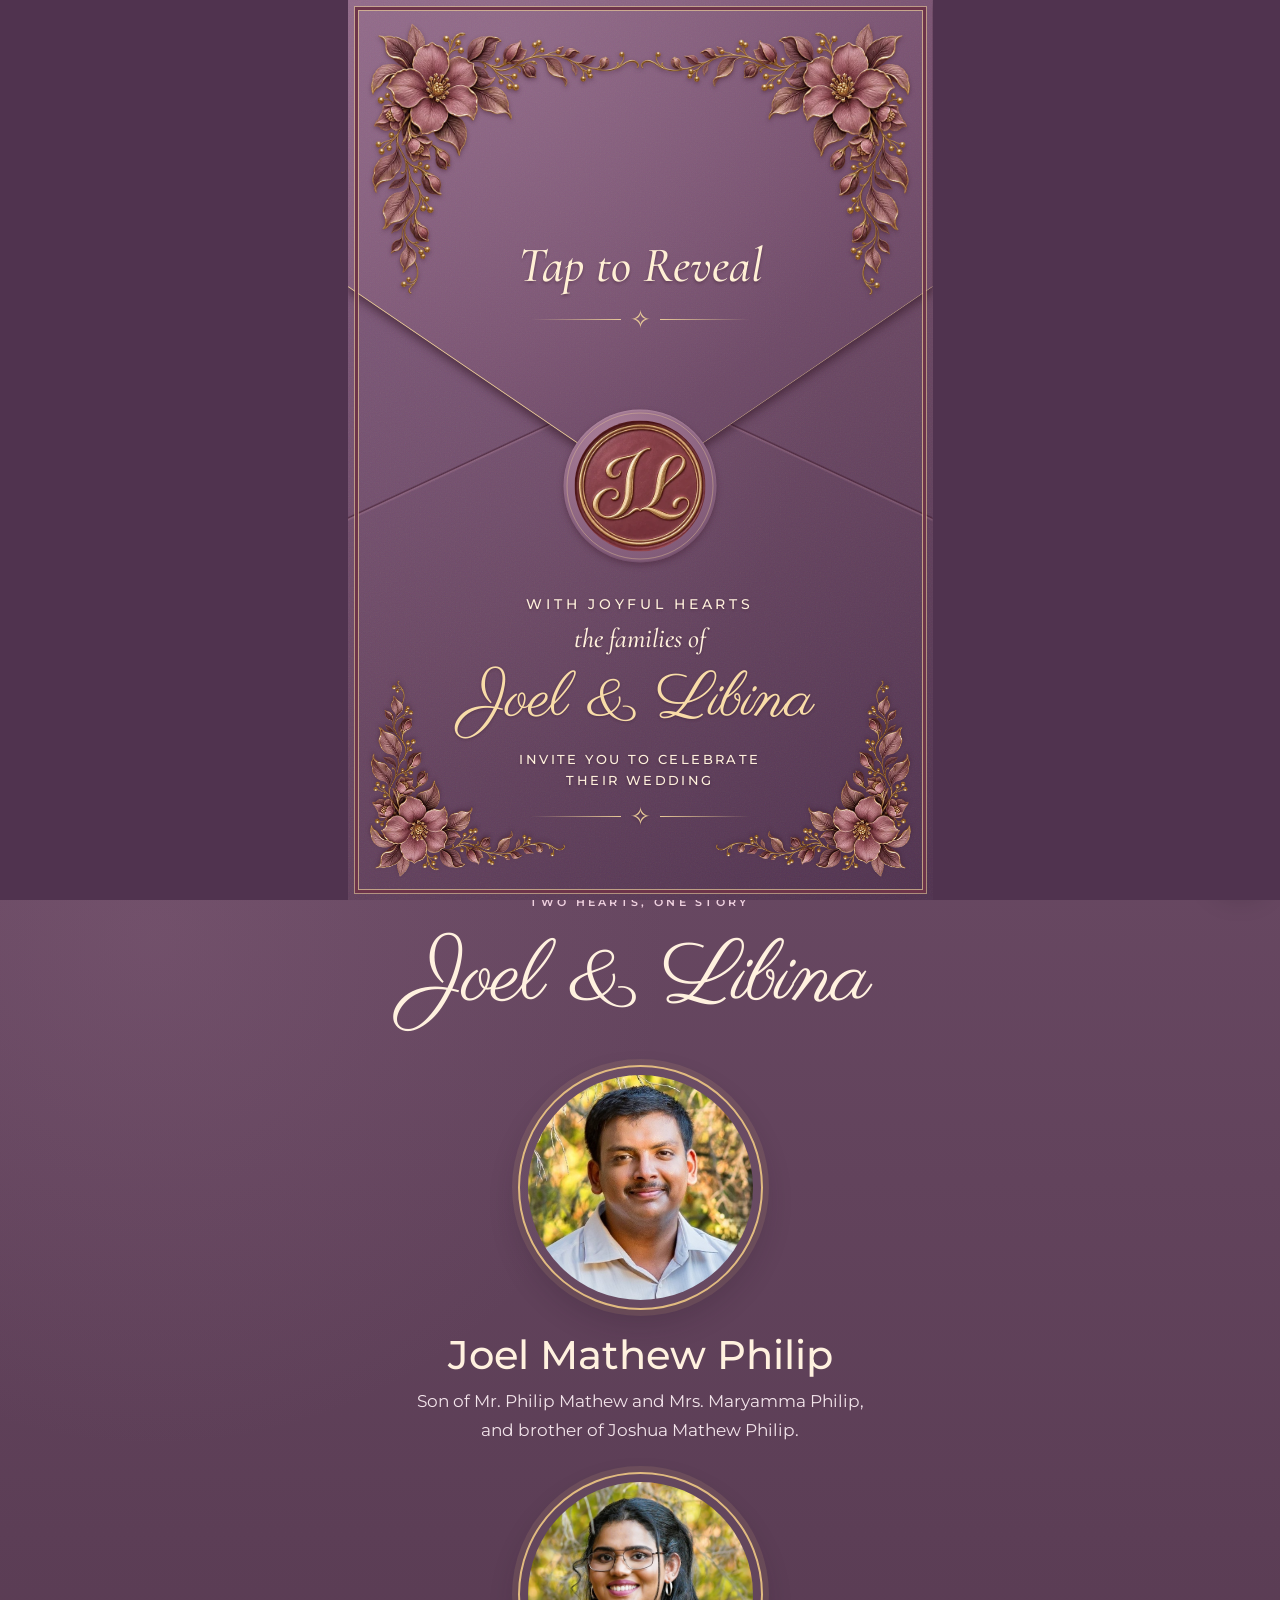
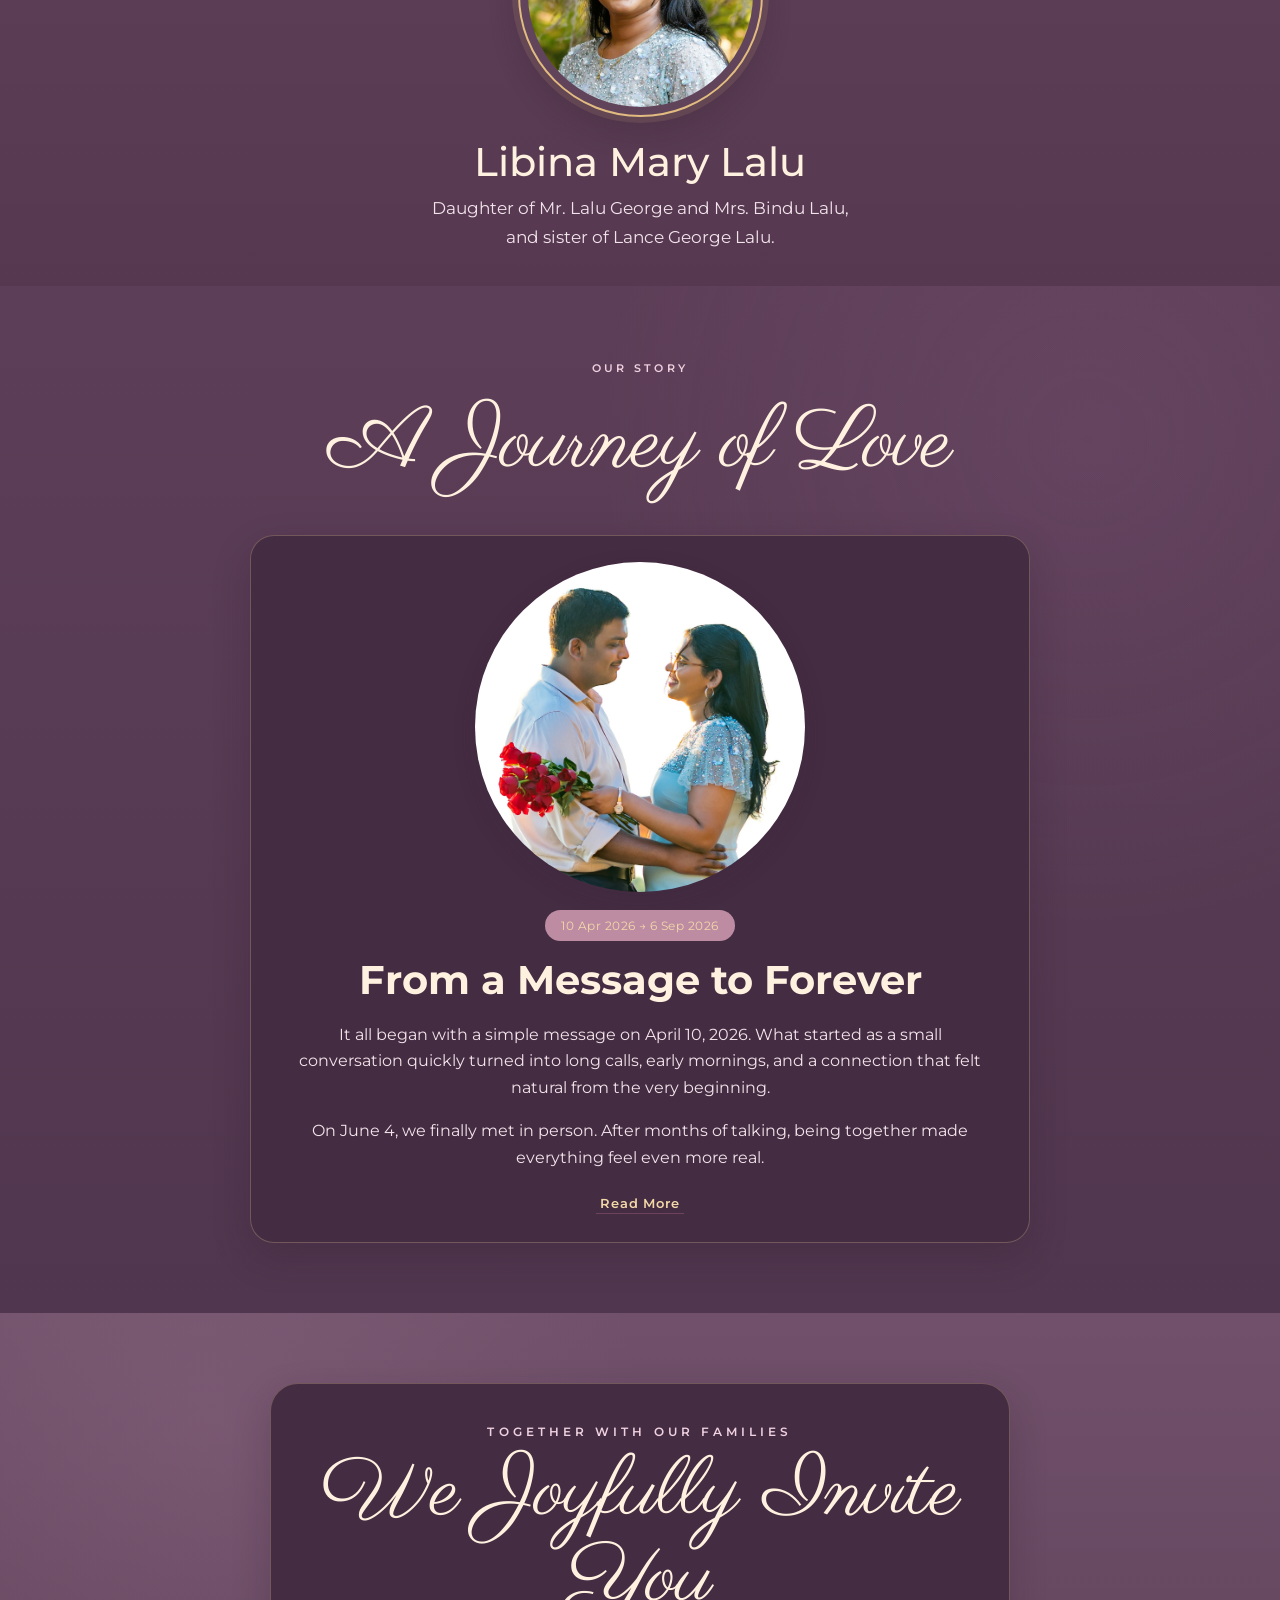
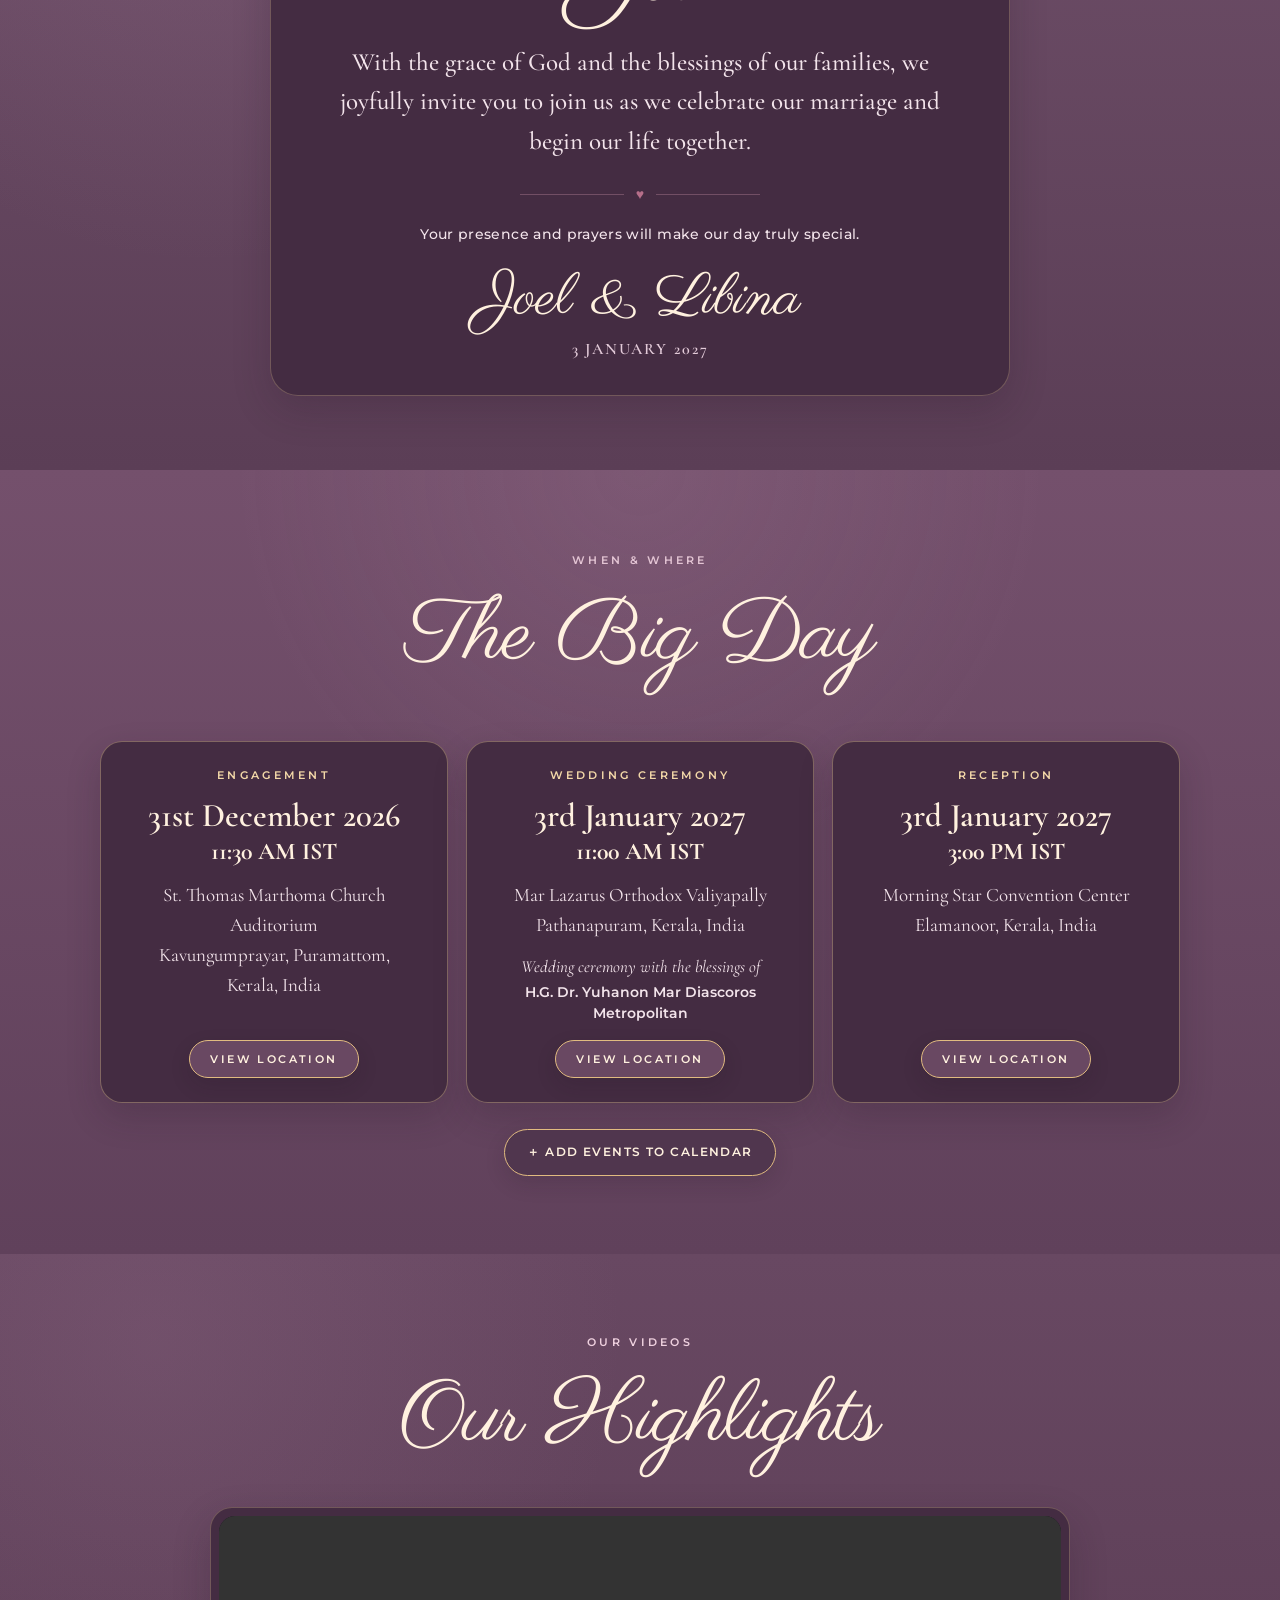
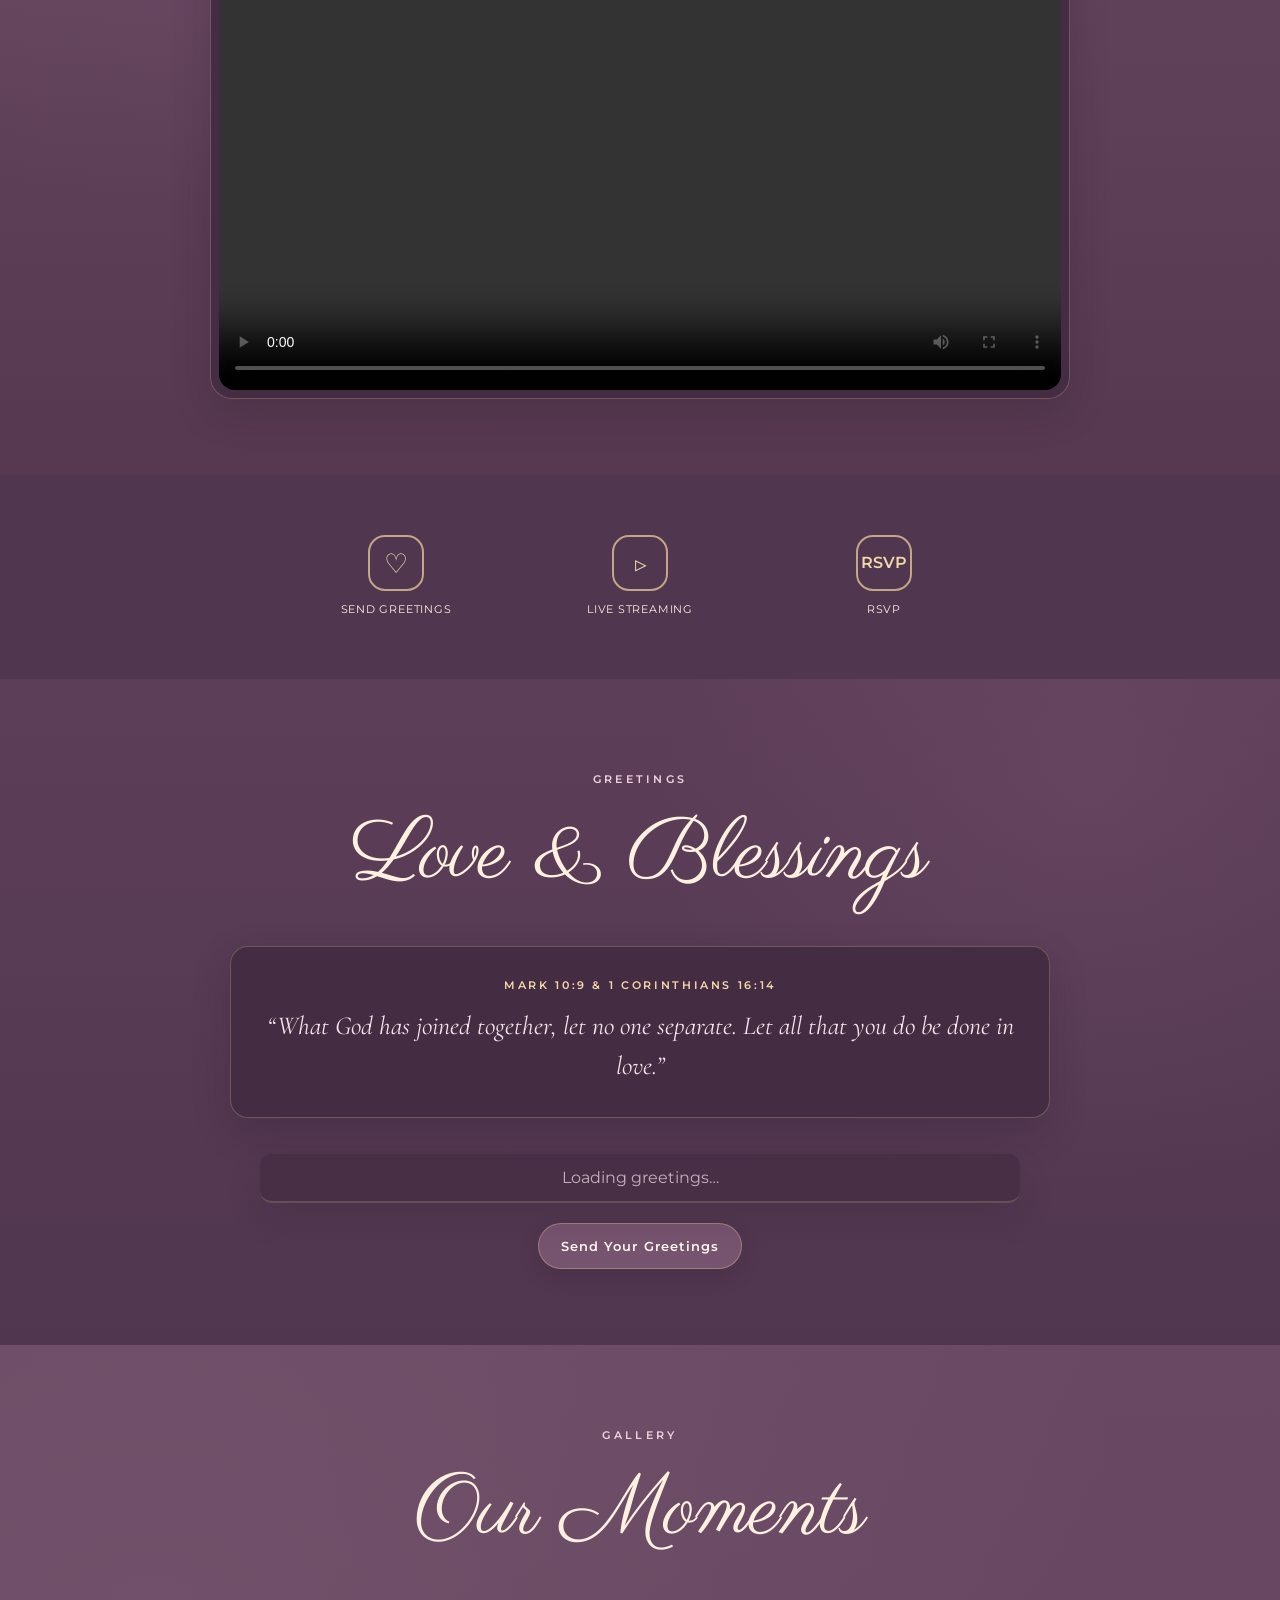
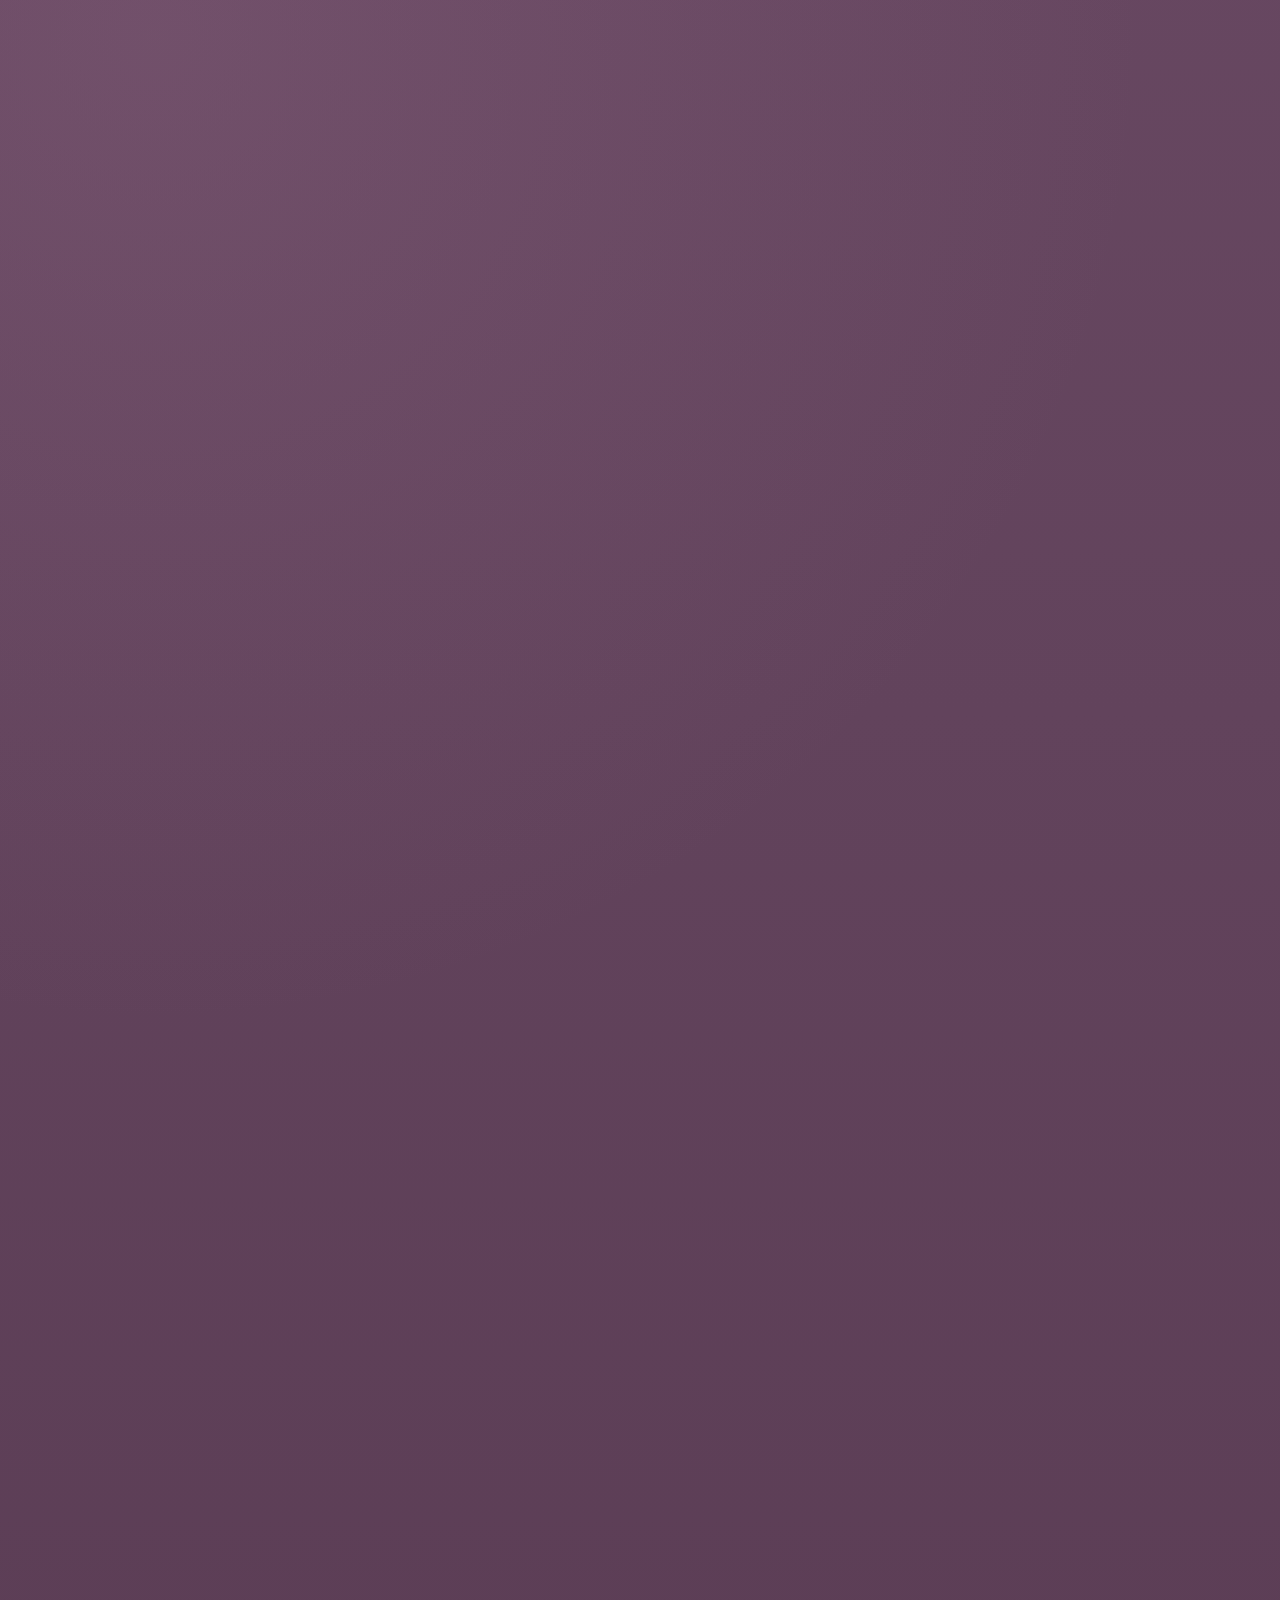
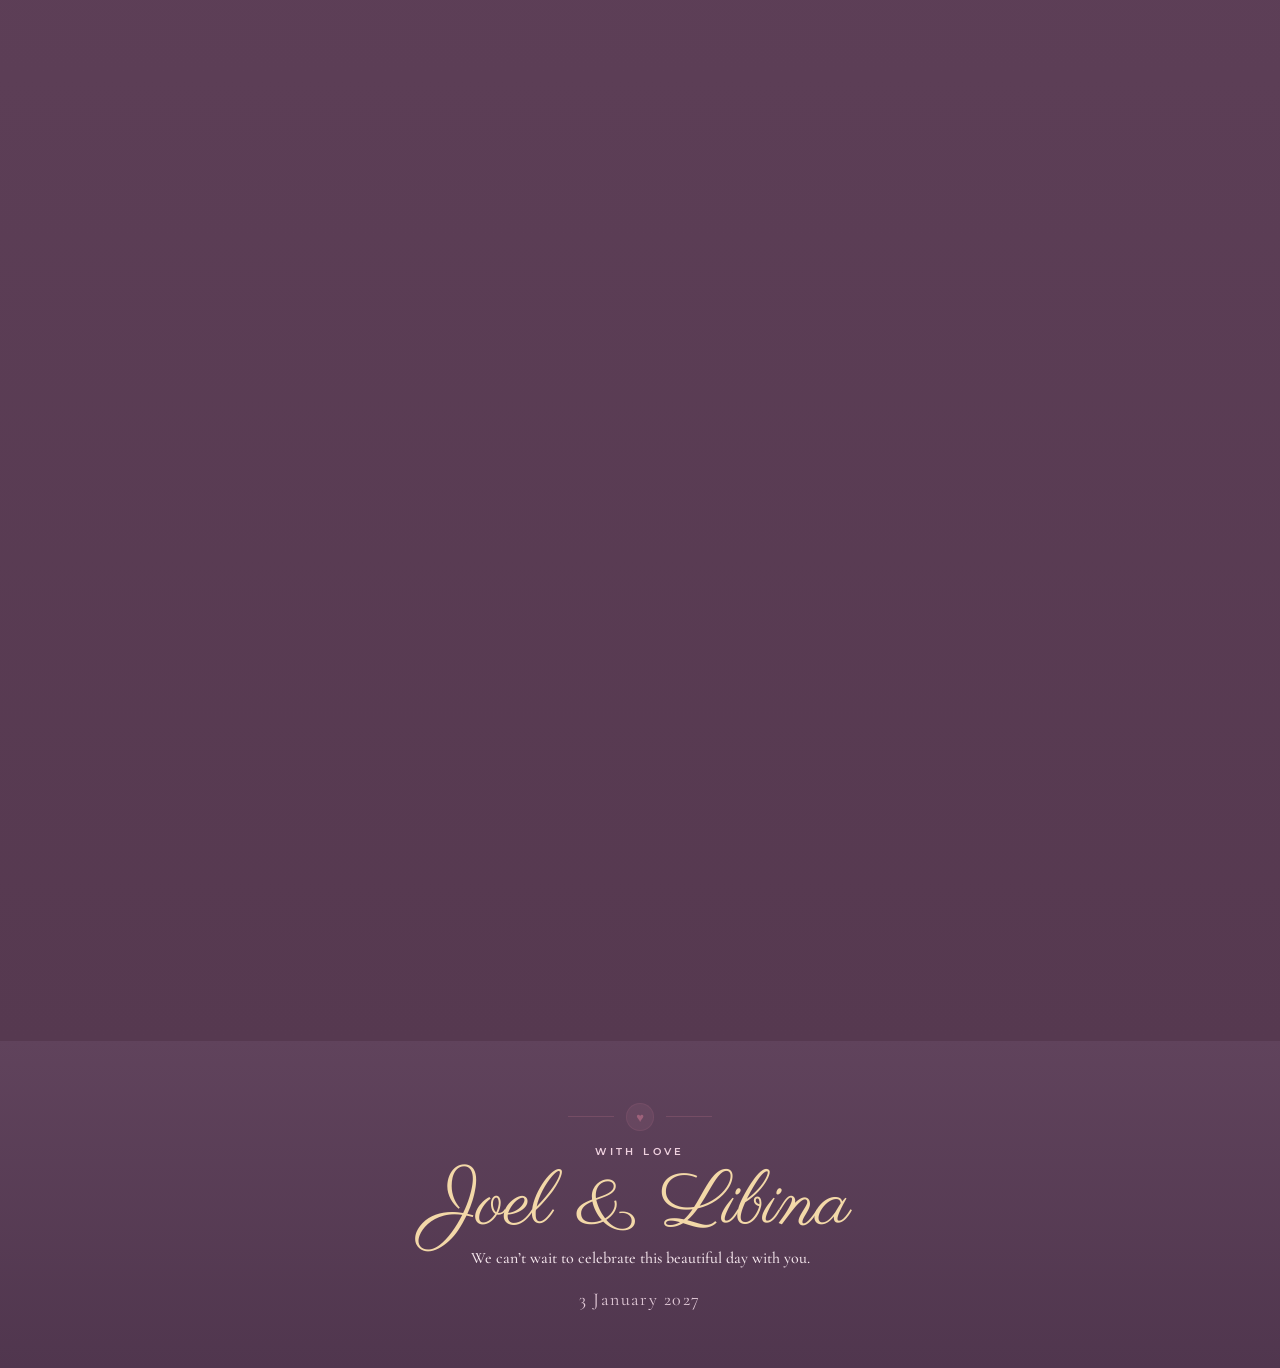
==== commit 40526b59: "Update index.html" ====
--- a/index.html
+++ b/index.html
@@ -541,40 +541,6 @@
   </script>
 
 
-  <script>
-    (function () {
-      const controls = document.querySelector(".floating-controls");
-      const video = document.getElementById("highlightsVideo");
-      if (!controls) return;
-      let anchor = window.scrollY;
-      let queued = false;
-      let videoPlaying = false;
-      const setHidden = (hidden) => {
-        if (controls.contains(document.activeElement)) hidden = false;
-        controls.classList.toggle("controls-hidden", hidden);
-        controls.inert = hidden;
-      };
-      const update = () => {
-        queued = false;
-        const current = window.scrollY;
-        const delta = current - anchor;
-        if (videoPlaying) setHidden(true);
-        else if (current < window.innerHeight * .65) setHidden(false);
-        else if (Math.abs(delta) > 8) setHidden(delta > 0);
-        if (Math.abs(delta) > 8) anchor = current;
-      };
-      window.addEventListener("scroll", () => {
-        if (!queued) { queued = true; window.requestAnimationFrame(update); }
-      }, { passive: true });
-      window.addEventListener("keydown", (event) => {
-        if (event.key === "Tab") setHidden(false);
-      });
-      video?.addEventListener("play", () => { videoPlaying = true; setHidden(true); });
-      const restore = () => { videoPlaying = false; setHidden(false); anchor = window.scrollY; };
-      video?.addEventListener("pause", restore);
-      video?.addEventListener("ended", restore);
-    })();
-  </script>
 
   <script type="module" src="script.js"></script>
 </body>
--- a/style.css
+++ b/style.css
@@ -1758,7 +1758,7 @@
   transition: opacity .72s ease, visibility .72s ease;
 }
 .dark-theme .lantern-layer {
-  opacity: .82;
+  opacity: .50;
   visibility: visible;
 }
 
@@ -1804,9 +1804,9 @@
       #d65b1d 84%,
       #843017 100%);
   box-shadow:
-    0 0 18px 6px rgba(255,167,55,.26),
-    0 0 42px 14px rgba(255,145,35,.12),
-    inset 0 0 12px rgba(255,244,170,.55);
+    0 0 18px 6px rgba(255,167,55,.16),
+    0 0 42px 14px rgba(255,145,35,.07),
+    inset 0 0 12px rgba(255,244,170,.40);
   filter: saturate(.96) blur(.25px);
   animation: lanternAcrossViewport var(--duration) linear infinite;
   will-change: transform, opacity;
@@ -2443,3 +2443,34 @@
 /* Keyboard indicators appear only when navigating controls, never on page entry. */
 .hero:focus { outline: none; }
 .hero-arrow:focus-visible { outline: 2px solid rgba(255,240,213,.9); outline-offset: 3px; }
+
+/* ---------------- Final mobile readability refinements ---------------- */
+.big-day-section::before,
+.actions-section::before,
+.actions-section::after,
+.blessings-section::before { content: none; }
+/* Four subdued lanterns remain close to the edges instead of crossing the page. */
+.lantern-one { left: -1%; --scale: .50; --drift: -5px; --duration: 28s; }
+.lantern-two { left: auto; right: -1%; --scale: .60; --drift: 5px; --duration: 32s; }
+.lantern-three { left: 0; --scale: .42; --drift: -4px; --duration: 35s; }
+.lantern-four { left: auto; right: 0; --scale: .48; --drift: 4px; --duration: 30s; }
+.floating-controls { transition: opacity .22s ease, transform .22s ease; }
+.floating-controls.controls-hidden { opacity: 0; transform: translateX(calc(100% + 24px)); pointer-events: none; }
+.floating-controls:focus-within { opacity: 1; transform: none; pointer-events: auto; }
+@media (max-width: 760px) {
+  .section-heading h2, .compact-heading h2, .light-heading h2 { font-size: clamp(46px,12.5vw,62px); line-height: 1.08; }
+  .section-heading { margin-bottom: 30px; }
+  .compact-heading { margin-bottom: 26px; }
+  .story-section, .blessings-section { padding-top: 50px; }
+  .big-day-section { padding-top: 54px; padding-bottom: 56px; }
+  .event-card-main { min-height: 0; padding: 23px 18px; }
+  .event-location { margin-bottom: 18px; }
+  .wedding-blessing { margin-bottom: 18px; }
+  .location-button { margin-top: 4px; min-height: 44px; display: inline-flex; align-items: center; justify-content: center; }
+  .action-tile { min-height: 96px; gap: 10px; }
+  .action-tile > span:last-child { font-size: 11px; letter-spacing: .015em; line-height: 1.35; }
+  .closing-section { padding-bottom: calc(42px + env(safe-area-inset-bottom)); }
+}
+@media (prefers-reduced-motion: reduce) {
+  .floating-controls { transition: none; }
+}
